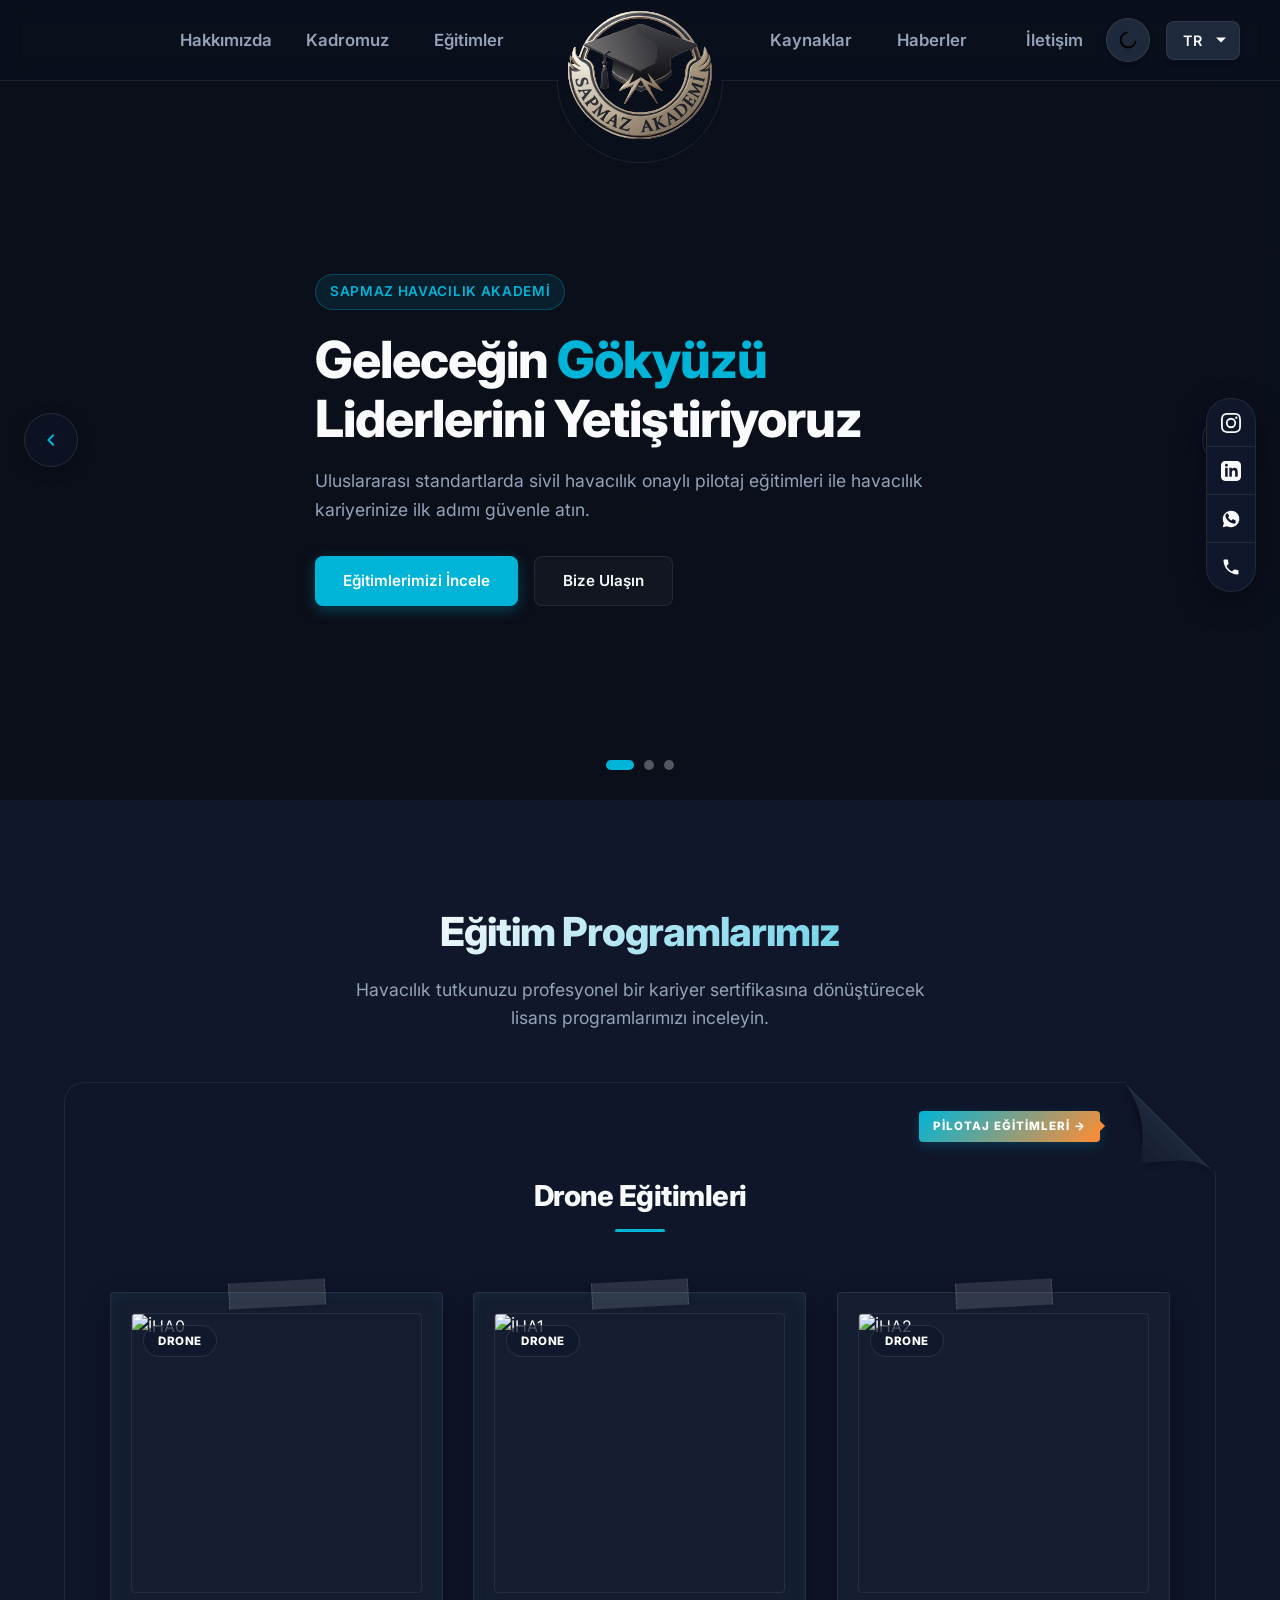
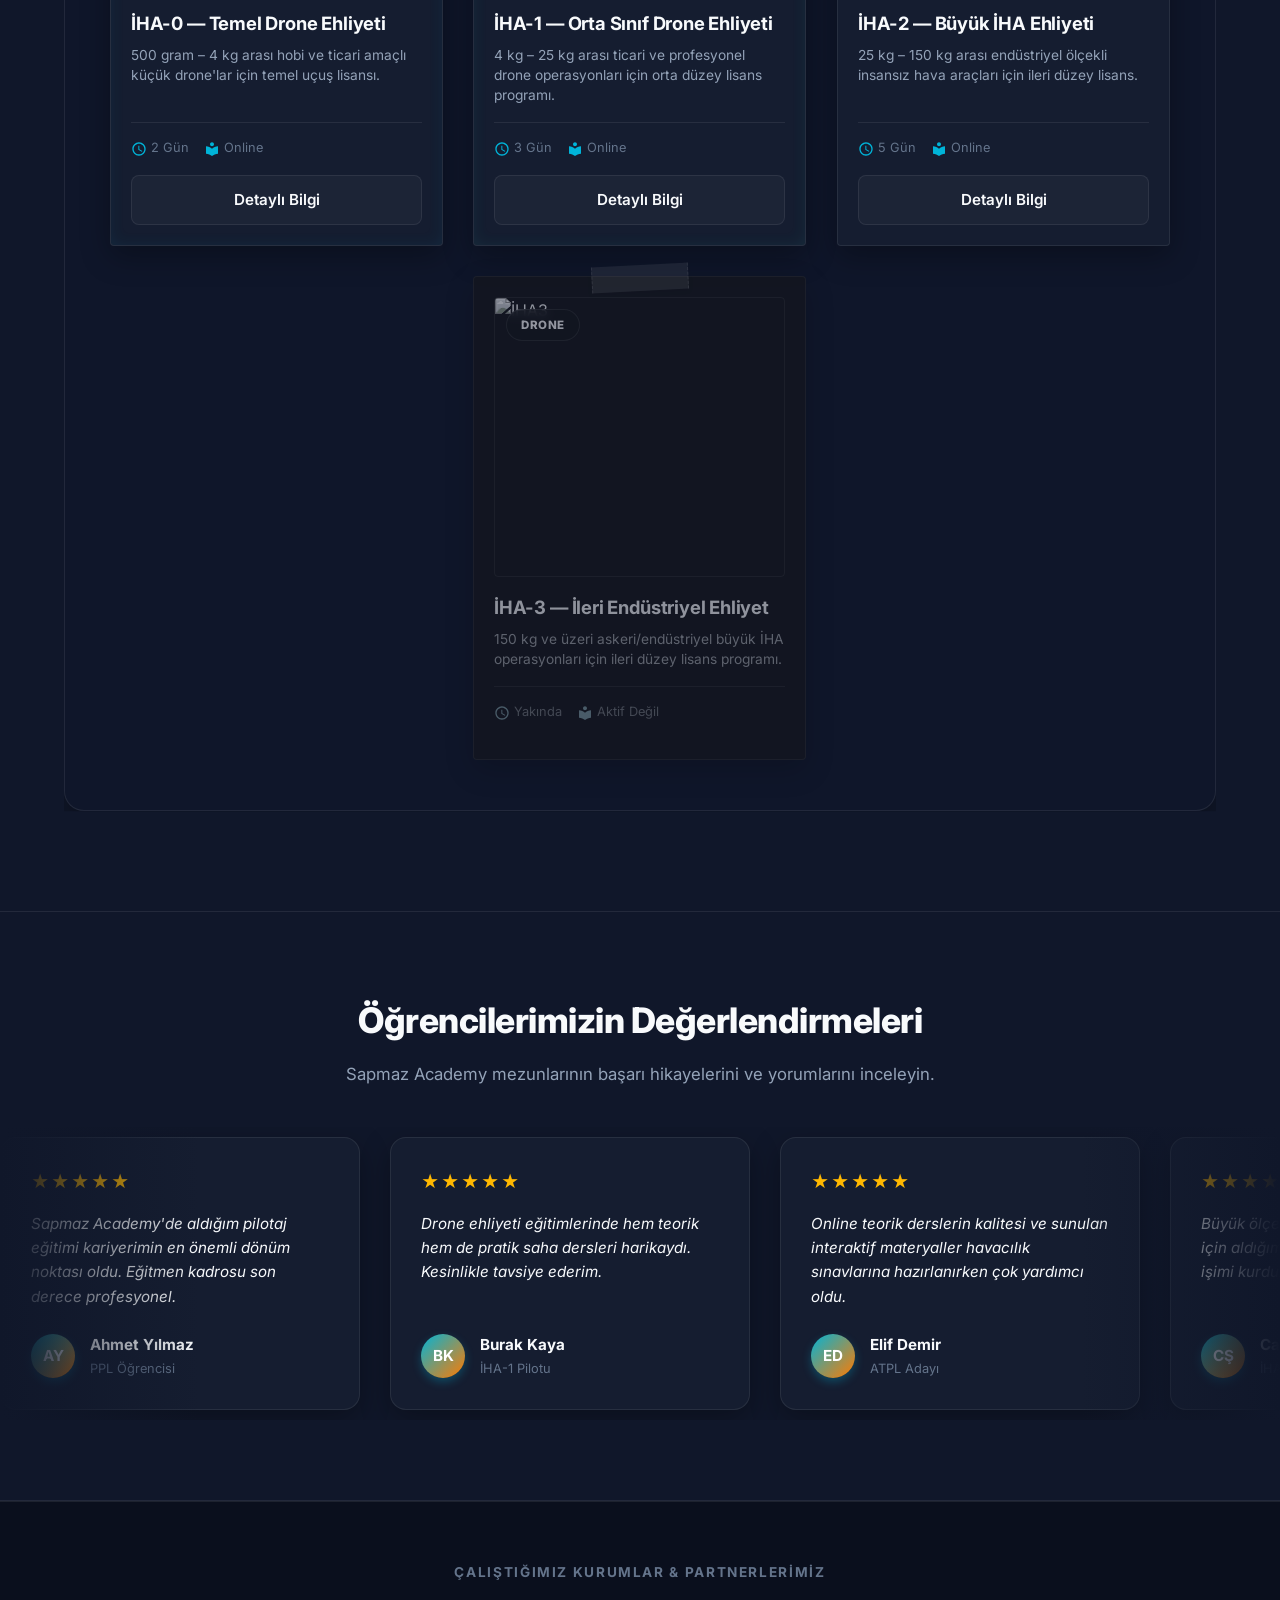
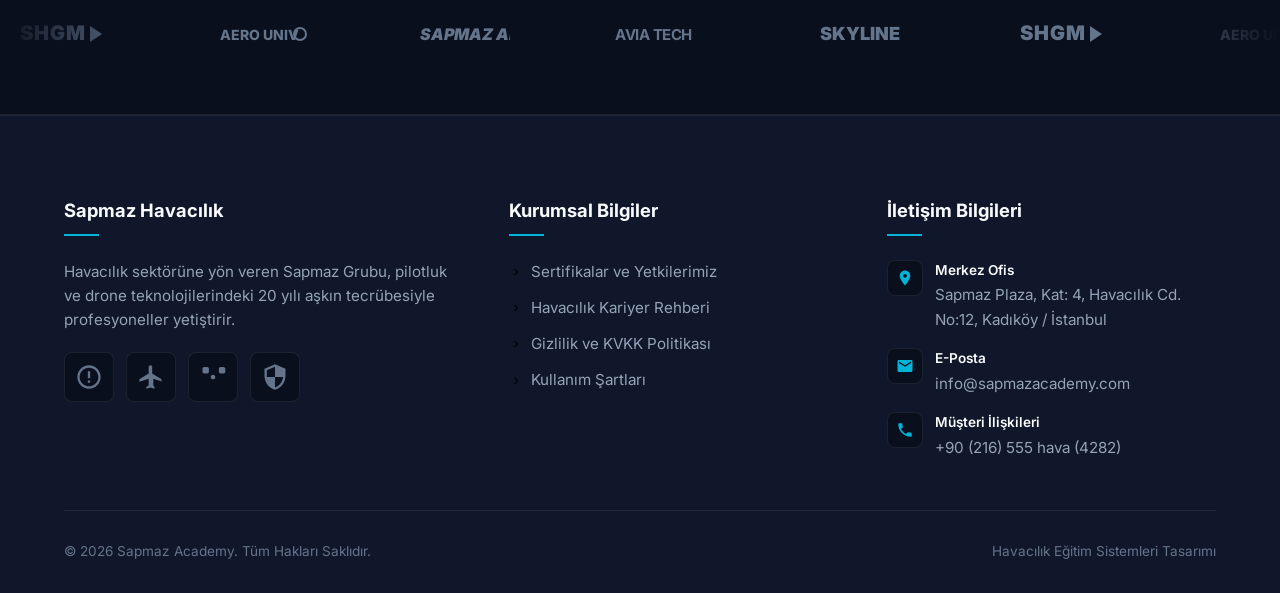
==== index.html @ 89a8b94c "pushed all files needed for the static ver. of the site" ====
<!DOCTYPE html>
<html lang="tr">

<head>
  <meta charset="UTF-8">
  <meta name="viewport" content="width=device-width, initial-scale=1.0">
  <meta name="description"
    content="Sapmaz Academy - Pilotaj ve İHA (Drone) Lisans Eğitimleri. Sivil Havacılık onaylı sertifikalı online ve pratik uçuş eğitimleri.">
  <title>Sapmaz Academy | Havacılık ve İHA Eğitim Merkezi</title>
  <link rel="preconnect" href="https://fonts.googleapis.com">
  <link rel="preconnect" href="https://fonts.gstatic.com" crossorigin>
  <link href="https://fonts.googleapis.com/css2?family=Inter:wght@300;400;500;600;700;800&family=Outfit:wght@400;500;600;700;800&display=swap" rel="stylesheet">
  <link rel="stylesheet" href="styles.min.css">
</head>

<body>
  <script>(function(){if(localStorage.getItem("theme")==="light")document.body.classList.add("light-mode")})();</script>

  <!-- ==========================================
       HEADER & NAVIGATION
       ========================================== -->
  <header class="header">
    <div class="container navbar">
      <!-- Logo -->
      <a href="index.html" class="logo-square">
        <img src="logo.svg" alt="Sapmaz Academy Logo">
      </a>

      <!-- Navigation Links -->
      <nav class="nav-menu" id="navMenu">
        <a href="inner pages/about.html" class="nav-link" data-i18n="nav_about">Hakkımızda</a>
        <a href="inner pages/staff.html" class="nav-link" data-i18n="nav_staff">Kadromuz</a>
        <a href="inner pages/courses.html" class="nav-link" data-i18n="nav_courses">Eğitimler</a>
        <a href="inner pages/resources.html" class="nav-link" data-i18n="nav_resources">Kaynaklar</a>
        <a href="inner pages/news.html" class="nav-link" data-i18n="nav_news">Haberler</a>
        <a href="inner pages/contact.html" class="nav-link" data-i18n="nav_contact">İletişim</a>
      </nav>

      <!-- Nav Controls: Theme Switcher & Language Dropdown -->
      <div class="nav-controls">
        <!-- Day/Night Toggle Button -->
        <button class="theme-toggle-btn" id="themeToggle" aria-label="Toggle Theme">
          <!-- Moon Icon (Dark Mode active by default, so clicking goes to Light Mode) -->
          <svg class="moon-icon" viewBox="0 0 24 24" width="20" height="20">
            <path
              d="M12.3 22h-.1c-5.5 0-10-4.5-10-10 0-4.8 3.5-8.9 8.2-9.8.5-.1 1 .2 1.1.7.1.5-.2 1-.7 1.1-3.6.7-6.2 3.8-6.2 7.6 0 4.4 3.6 8 8 8 3.8 0 7-2.6 7.6-6.2.1-.5.6-.8 1.1-.7.5.1.8.6.7 1.1-.9 4.7-5 8.2-9.7 8.2z" />
          </svg>
          <!-- Sun Icon (Appears in Light Mode) -->
          <svg class="sun-icon" viewBox="0 0 24 24" width="20" height="20">
            <path
              d="M12 7c-2.76 0-5 2.24-5 5s2.24 5 5 5 5-2.24 5-5-2.24-5-5-5zM2 13h2c.55 0 1-.45 1-1s-.45-1-1-1H2c-.55 0-1 .45-1 1s.45 1 1 1zm18 0h2c.55 0 1-.45 1-1s-.45-1-1-1h-2c-.55 0-1 .45-1 1s.45 1 1 1zM11 2v2c0 .55.45 1 1 1s1-.45 1-1V2c0-.55-.45-1-1-1s-1 .45-1 1zm0 18v2c0 .55.45 1 1 1s1-.45 1-1v-2c0-.55-.45-1-1-1s-1 .45-1 1zM5.99 4.58c-.39-.39-1.03-.39-1.41 0s-.39 1.03 0 1.41l1.06 1.06c.39.39 1.03.39 1.41 0s.39-1.03 0-1.41L5.99 4.58zm12.37 12.37c-.39-.39-1.03-.39-1.41 0s-.39 1.03 0 1.41l1.06 1.06c.39.39 1.03.39 1.41 0s.39-1.03 0-1.41l-1.06-1.06zm1.06-10.96c.39-.39.39-1.03 0-1.41s-1.03-.39-1.41 0l-1.06 1.06c-.39.39-.39 1.03 0 1.41s1.03.39 1.41 0l1.06-1.06zM7.05 18.01c.39-.39.39-1.03 0-1.41s-1.03-.39-1.41 0l-1.06 1.06c-.39.39-.39 1.03 0 1.41s1.03.39 1.41 0l1.06-1.06z" />
          </svg>
        </button>

        <!-- Language Select -->
        <div class="lang-dropdown">
          <select class="lang-select" id="langSelect" aria-label="Change Language">
            <option value="tr" selected>TR</option>
            <option value="en">EN</option>
          </select>
        </div>

        <!-- Hamburger Icon for Mobile -->
        <div class="hamburger" id="hamburger">
          <span></span>
          <span></span>
          <span></span>
        </div>
      </div>
    </div>
  </header>

  <!-- ==========================================
       HERO CAROUSEL SECTION
       ========================================== -->
  <section class="hero-section" id="about">
    <div class="hero-slider" id="heroSlider">

      <!-- Slide 1 -->
      <div class="hero-slide active">
        <!-- High-quality aviation photography background -->
        <div class="slide-bg"
          style="background-image: url('https://images.unsplash.com/photo-1540962351504-03099e0a754b?q=80&w=1600&auto=format&fit=crop');">
        </div>
        <div class="container">
          <div class="hero-content">
            <span class="hero-badge" data-i18n="hero_badge_1">Sapmaz Havacılık Akademi</span>
            <h1 class="hero-title" data-i18n="hero_title_1">Geleceğin <span>Gökyüzü</span> Liderlerini Yetiştiriyoruz
            </h1>
            <p class="hero-desc" data-i18n="hero_desc_1">Uluslararası standartlarda sivil havacılık onaylı pilotaj
              eğitimleri ile havacılık kariyerinize ilk adımı güvenle atın.</p>
            <div class="hero-ctas">
              <a href="#courses" class="btn btn-primary" data-i18n="hero_cta_courses">Eğitimlerimizi İncele</a>
              <a href="inner pages/contact.html" class="btn btn-secondary" data-i18n="hero_cta_contact">Bize Ulaşın</a>
            </div>
          </div>
        </div>
      </div>

      <!-- Slide 2 -->
      <div class="hero-slide">
        <div class="slide-bg"
          style="background-image: url('https://images.unsplash.com/photo-1508614589041-895b88991e3e?q=80&w=1600&auto=format&fit=crop');">
        </div>
        <div class="container">
          <div class="hero-content">
            <span class="hero-badge" data-i18n="hero_badge_2">İHA Eğitim Merkezi</span>
            <h1 class="hero-title" data-i18n="hero_title_2">Profesyonel <span>Drone Pilotu</span> Olun</h1>
            <p class="hero-desc" data-i18n="hero_desc_2">SHGM onaylı İHA0, İHA1 ve İHA2 ticari drone ehliyeti eğitimleri
              ile geleceğin teknolojisinde yerinizi alın.</p>
            <div class="hero-ctas">
              <a href="#courses" class="btn btn-primary" data-i18n="hero_cta_courses">Eğitimlerimizi İncele</a>
              <a href="inner pages/contact.html" class="btn btn-secondary" data-i18n="hero_cta_contact">Bize Ulaşın</a>
            </div>
          </div>
        </div>
      </div>

      <!-- Slide 3 -->
      <div class="hero-slide">
        <div class="slide-bg"
          style="background-image: url('https://images.unsplash.com/photo-1436491865332-7a61a109cc05?q=80&w=1600&auto=format&fit=crop');">
        </div>
        <div class="container">
          <div class="hero-content">
            <span class="hero-badge" data-i18n="hero_badge_3">Havacılıkta Uzmanlık</span>
            <h1 class="hero-title" data-i18n="hero_title_3">Havacılık Kariyerinizde <span>Yükselin</span></h1>
            <p class="hero-desc" data-i18n="hero_desc_3">Deneyimli eğitmen kadromuz, modern simülatörlerimiz ve zengin
              online ders materyallerimizle daima bir adım önde olun.</p>
            <div class="hero-ctas">
              <a href="#courses" class="btn btn-primary" data-i18n="hero_cta_courses">Eğitimlerimizi İncele</a>
              <a href="inner pages/contact.html" class="btn btn-secondary" data-i18n="hero_cta_contact">Bize Ulaşın</a>
            </div>
          </div>
        </div>
      </div>

      <!-- Controls -->
      <button class="slider-arrow slider-arrow-prev" id="sliderPrev" aria-label="Previous Slide">
        <svg viewBox="0 0 24 24">
          <path d="M15.41 7.41L14 6l-6 6 6 6 1.41-1.41L10.83 12z" />
        </svg>
      </button>
      <button class="slider-arrow slider-arrow-next" id="sliderNext" aria-label="Next Slide">
        <svg viewBox="0 0 24 24">
          <path d="M10 6L8.59 7.41 13.17 12l-4.58 4.59L10 18l6-6z" />
        </svg>
      </button>

      <!-- Dots Indicators -->
      <div class="slider-dots" id="sliderDots">
        <div class="slider-dot active" data-index="0"></div>
        <div class="slider-dot" data-index="1"></div>
        <div class="slider-dot" data-index="2"></div>
      </div>

    </div>
  </section>

  <!-- ==========================================
       COURSES SHOWCASE SECTION (THE SWITCHER)
       ========================================== -->
  <section class="courses-section" id="courses">
    <div class="container">

      <h2 class="section-title" data-i18n="courses_title">Eğitim Programlarımız</h2>
      <p class="section-subtitle" data-i18n="courses_subtitle">Havacılık tutkunuzu profesyonel bir kariyer sertifikasına
        dönüştürecek lisans programlarımızı inceleyin.</p>

      <!-- Paper Container Backing Sheet with Page-Fold Trigger -->
      <div class="paper-container" id="paperContainer">
        <!-- Interactive Page Fold Trigger -->
        <div class="page-fold" id="pageFoldBtn" aria-label="Kategori Değiştir">
          <svg class="page-fold-svg" viewBox="0 0 90 90">
            <defs>
              <!-- Light theme curl gradient -->
              <linearGradient id="foldCurlGradLight" x1="1" y1="0" x2="0" y2="1">
                <stop offset="0%" stop-color="#ffffff" stop-opacity="0.9" />
                <stop offset="40%" stop-color="#eae8e2" stop-opacity="0.95" />
                <stop offset="50%" stop-color="#c5c2ba" stop-opacity="0.98" />
                <stop offset="52%" stop-color="#8a8780" stop-opacity="1" />
                <stop offset="100%" stop-color="#5a5750" stop-opacity="1" />
              </linearGradient>
              <!-- Dark theme curl gradient -->
              <linearGradient id="foldCurlGradDark" x1="1" y1="0" x2="0" y2="1">
                <stop offset="0%" stop-color="#ffffff" stop-opacity="0.15" />
                <stop offset="45%" stop-color="#475569" stop-opacity="0.75" />
                <stop offset="52%" stop-color="#1e293b" stop-opacity="0.95" />
                <stop offset="100%" stop-color="#0f172a" stop-opacity="1" />
              </linearGradient>
            </defs>
            <!-- Shadow path cast onto the paper -->
            <path class="fold-shadow-path" d="M 0,0 Q 45,45 90,90 Q 55,65 25,85 Q 15,45 0,0 Z" fill="rgba(0,0,0,0.3)"
              filter="blur(3px)" />
            <!-- Folded curl flap path pointing inwards -->
            <path class="fold-flap-path" d="M 0,0 Q 25,35 15,80 C 40,80 70,70 90,90 Q 45,45 0,0 Z" />
          </svg>
        </div>
        <div class="page-fold-badge" id="pageFoldBadge" data-i18n="badge_switch_to_pilotaj">Pilotaj Eğitimleri →</div>

        <!-- Sliding Course Containers Wrapper -->
        <div class="course-carousel-wrapper">
          <div class="course-track" id="courseTrack">

            <!-- Category 1 Panel: Pilotaj Eğitimleri -->
            <div class="course-panel" id="panelPilotaj">
              <h3 class="panel-category-title" data-i18n="switch_pilotaj">Pilotaj Eğitimleri</h3>

              <!-- Card 1: PPL -->
              <div class="course-card">
                <div class="course-img-wrapper">
                  <img
                    src="https://images.unsplash.com/photo-1540962351504-03099e0a754b?auto=format&fit=crop&w=600&q=80"
                    alt="PPL" class="course-card-img">
                </div>
                <div class="card-header">
                  <span class="course-badge" data-i18n="courses_badge_pilotaj">Pilotaj</span>
                </div>
                <h3 class="course-title" data-i18n="courses_ppl_title">PPL — Özel Pilot Lisansı</h3>
                <p class="course-desc" data-i18n="courses_ppl_desc">Havacılık kariyerinizin ilk adımı. Özel uçuş lisansı ile gökyüzüne çıkın.</p>
                <div class="course-meta">
                  <div class="meta-item">
                    <svg viewBox="0 0 24 24">
                      <path
                        d="M11.99 2C6.47 2 2 6.48 2 12s4.47 10 9.99 10C17.52 22 22 17.52 22 12S17.52 2 11.99 2zM12 20c-4.42 0-8-3.58-8-8s3.58-8 8-8 8 3.58 8 8-3.58 8-8 8zm.5-13H11v6l5.25 3.15.75-1.23-4.5-2.67z" />
                    </svg>
                    <span data-i18n="meta_ppl_hours">45 Saat Uçuş</span>
                  </div>
                  <div class="meta-item">
                    <svg viewBox="0 0 24 24">
                      <path
                        d="M12 11.55C9.64 9.35 6.48 8 3 8v11c3.48 0 6.64 1.35 9 3.55 2.36-2.2 5.52-3.55 9-3.55V8c-3.48 0-6.64 1.35-9 3.55zM12 2c1.66 0 3 1.34 3 3s-1.34 3-3 3-3-1.34-3-3 1.34-3 3-3z" />
                    </svg>
                    <span data-i18n="meta_location_online">Online</span>
                  </div>
                </div>
                <a href="inner pages/course-detail.html?course=ppl" class="btn btn-secondary course-btn"
                  data-i18n="course_details">Detaylı Bilgi</a>
              </div>

              <!-- Card 2: ATPL -->
              <div class="course-card">
                <div class="course-img-wrapper">
                  <img
                    src="https://images.unsplash.com/photo-1508849789987-4e5333c12b78?auto=format&fit=crop&w=600&q=80"
                    alt="ATPL" class="course-card-img">
                </div>
                <div class="card-header">
                  <span class="course-badge" data-i18n="courses_badge_pilotaj">Pilotaj</span>
                </div>
                <h3 class="course-title" data-i18n="courses_atpl_title">ATPL — Havayolu Taşımacılık Pilotu</h3>
                <p class="course-desc" data-i18n="courses_atpl_desc">En yüksek seviye pilotluk lisansı. Havayolu kaptan pilotu olma yolunda ileri düzey eğitim.</p>
                <div class="course-meta">
                  <div class="meta-item">
                    <svg viewBox="0 0 24 24">
                      <path
                        d="M11.99 2C6.47 2 2 6.48 2 12s4.47 10 9.99 10C17.52 22 22 17.52 22 12S17.52 2 11.99 2zM12 20c-4.42 0-8-3.58-8-8s3.58-8 8-8 8 3.58 8 8-3.58 8-8 8zm.5-13H11v6l5.25 3.15.75-1.23-4.5-2.67z" />
                    </svg>
                    <span data-i18n="meta_atpl_hours">1500 Saat Uçuş</span>
                  </div>
                  <div class="meta-item">
                    <svg viewBox="0 0 24 24">
                      <path
                        d="M12 11.55C9.64 9.35 6.48 8 3 8v11c3.48 0 6.64 1.35 9 3.55 2.36-2.2 5.52-3.55 9-3.55V8c-3.48 0-6.64 1.35-9 3.55zM12 2c1.66 0 3 1.34 3 3s-1.34 3-3 3-3-1.34-3-3 1.34-3 3-3z" />
                    </svg>
                    <span data-i18n="meta_location_online">Online</span>
                  </div>
                </div>
                <a href="inner pages/course-detail.html?course=atpl" class="btn btn-secondary course-btn"
                  data-i18n="course_details">Detaylı Bilgi</a>
              </div>

              <!-- Card 3: NR -->
              <div class="course-card">
                <div class="course-img-wrapper">
                  <img
                    src="https://images.unsplash.com/photo-1517479149777-5f3b1511d5ad?auto=format&fit=crop&w=600&q=80"
                    alt="NR" class="course-card-img">
                </div>
                <div class="card-header">
                  <span class="course-badge" data-i18n="courses_badge_pilotaj">Pilotaj</span>
                </div>
                <h3 class="course-title" data-i18n="courses_nr_title">NR — Gece Yetkisi</h3>
                <p class="course-desc" data-i18n="courses_nr_desc">Gece şartlarında görerek emniyetle uçuş yapabilmek için gerekli ek yetki programı.</p>
                <div class="course-meta">
                  <div class="meta-item">
                    <svg viewBox="0 0 24 24">
                      <path
                        d="M11.99 2C6.47 2 2 6.48 2 12s4.47 10 9.99 10C17.52 22 22 17.52 22 12S17.52 2 11.99 2zM12 20c-4.42 0-8-3.58-8-8s3.58-8 8-8 8 3.58 8 8-3.58 8-8 8zm.5-13H11v6l5.25 3.15.75-1.23-4.5-2.67z" />
                    </svg>
                    <span data-i18n="meta_nr_duration">5 Saat Uçuş</span>
                  </div>
                  <div class="meta-item">
                    <svg viewBox="0 0 24 24">
                      <path
                        d="M12 11.55C9.64 9.35 6.48 8 3 8v11c3.48 0 6.64 1.35 9 3.55 2.36-2.2 5.52-3.55 9-3.55V8c-3.48 0-6.64 1.35-9 3.55zM12 2c1.66 0 3 1.34 3 3s-1.34 3-3 3-3-1.34-3-3 1.34-3 3-3z" />
                    </svg>
                    <span data-i18n="meta_location_online">Online</span>
                  </div>
                </div>
                <a href="inner pages/course-detail.html?course=nr" class="btn btn-secondary course-btn"
                  data-i18n="course_details">Detaylı Bilgi</a>
              </div>

              <!-- Card 4: PIC -->
              <div class="course-card">
                <div class="course-img-wrapper">
                  <img
                    src="https://images.unsplash.com/photo-1506012787146-f92b2d7d6d96?auto=format&fit=crop&w=600&q=80"
                    alt="PIC" class="course-card-img">
                </div>
                <div class="card-header">
                  <span class="course-badge" data-i18n="courses_badge_pilotaj">Pilotaj</span>
                </div>
                <h3 class="course-title" data-i18n="courses_pic_title">PIC — Sorumlu Pilot Uçuşu</h3>
                <p class="course-desc" data-i18n="courses_pic_desc">CPL lisansı ve aletli uçuş eğitimleri öncesinde tamamlanması gereken sorumlu pilot saat biriktirme programı.</p>
                <div class="course-meta">
                  <div class="meta-item">
                    <svg viewBox="0 0 24 24">
                      <path
                        d="M11.99 2C6.47 2 2 6.48 2 12s4.47 10 9.99 10C17.52 22 22 17.52 22 12S17.52 2 11.99 2zM12 20c-4.42 0-8-3.58-8-8s3.58-8 8-8 8 3.58 8 8-3.58 8-8 8zm.5-13H11v6l5.25 3.15.75-1.23-4.5-2.67z" />
                    </svg>
                    <span data-i18n="meta_pic_duration">Saat Biriktirme</span>
                  </div>
                  <div class="meta-item">
                    <svg viewBox="0 0 24 24">
                      <path
                        d="M12 11.55C9.64 9.35 6.48 8 3 8v11c3.48 0 6.64 1.35 9 3.55 2.36-2.2 5.52-3.55 9-3.55V8c-3.48 0-6.64 1.35-9 3.55zM12 2c1.66 0 3 1.34 3 3s-1.34 3-3 3-3-1.34-3-3 1.34-3 3-3z" />
                    </svg>
                    <span data-i18n="meta_location_online">Online</span>
                  </div>
                </div>
                <a href="inner pages/course-detail.html?course=pic" class="btn btn-secondary course-btn"
                  data-i18n="course_details">Detaylı Bilgi</a>
              </div>

              <!-- Card 5: IR -->
              <div class="course-card">
                <div class="course-img-wrapper">
                  <img
                    src="https://images.unsplash.com/photo-1483450388369-9ed95738483c?auto=format&fit=crop&w=600&q=80"
                    alt="IR" class="course-card-img">
                </div>
                <div class="card-header">
                  <span class="course-badge" data-i18n="courses_badge_pilotaj">Pilotaj</span>
                </div>
                <h3 class="course-title" data-i18n="courses_ir_title">IR — Aletli Uçuş Yetkisi</h3>
                <p class="course-desc" data-i18n="courses_ir_desc">Bulut içi veya kısıtlı görüş şartlarında sadece kokpit göstergelerine güvenerek uçabilme lisans yetkisi.</p>
                <div class="course-meta">
                  <div class="meta-item">
                    <svg viewBox="0 0 24 24">
                      <path
                        d="M11.99 2C6.47 2 2 6.48 2 12s4.47 10 9.99 10C17.52 22 22 17.52 22 12S17.52 2 11.99 2zM12 20c-4.42 0-8-3.58-8-8s3.58-8 8-8 8 3.58 8 8-3.58 8-8 8zm.5-13H11v6l5.25 3.15.75-1.23-4.5-2.67z" />
                    </svg>
                    <span data-i18n="meta_ir_duration">50 Saat Uçuş</span>
                  </div>
                  <div class="meta-item">
                    <svg viewBox="0 0 24 24">
                      <path
                        d="M12 11.55C9.64 9.35 6.48 8 3 8v11c3.48 0 6.64 1.35 9 3.55 2.36-2.2 5.52-3.55 9-3.55V8c-3.48 0-6.64 1.35-9 3.55zM12 2c1.66 0 3 1.34 3 3s-1.34 3-3 3-3-1.34-3-3 1.34-3 3-3z" />
                    </svg>
                    <span data-i18n="meta_location_online">Online</span>
                  </div>
                </div>
                <a href="inner pages/course-detail.html?course=ir" class="btn btn-secondary course-btn"
                  data-i18n="course_details">Detaylı Bilgi</a>
              </div>

              <!-- Card 6: CPL -->
              <div class="course-card">
                <div class="course-img-wrapper">
                  <img
                    src="https://images.unsplash.com/photo-1474302770737-173ee21bab63?auto=format&fit=crop&w=600&q=80"
                    alt="CPL" class="course-card-img">
                </div>
                <div class="card-header">
                  <span class="course-badge" data-i18n="courses_badge_pilotaj">Pilotaj</span>
                </div>
                <h3 class="course-title" data-i18n="courses_cpl_title">CPL — Ticari Pilot Lisansı</h3>
                <p class="course-desc" data-i18n="courses_cpl_desc">Profesyonel pilotluk kariyeriniz için gerekli ticari pilot sertifikası programı.</p>
                <div class="course-meta">
                  <div class="meta-item">
                    <svg viewBox="0 0 24 24">
                      <path
                        d="M11.99 2C6.47 2 2 6.48 2 12s4.47 10 9.99 10C17.52 22 22 17.52 22 12S17.52 2 11.99 2zM12 20c-4.42 0-8-3.58-8-8s3.58-8 8-8 8 3.58 8 8-3.58 8-8 8zm.5-13H11v6l5.25 3.15.75-1.23-4.5-2.67z" />
                    </svg>
                    <span data-i18n="meta_cpl_hours">200 Saat Uçuş</span>
                  </div>
                  <div class="meta-item">
                    <svg viewBox="0 0 24 24">
                      <path
                        d="M12 11.55C9.64 9.35 6.48 8 3 8v11c3.48 0 6.64 1.35 9 3.55 2.36-2.2 5.52-3.55 9-3.55V8c-3.48 0-6.64 1.35-9 3.55zM12 2c1.66 0 3 1.34 3 3s-1.34 3-3 3-3-1.34-3-3 1.34-3 3-3z" />
                    </svg>
                    <span data-i18n="meta_location_online">Online</span>
                  </div>
                </div>
                <a href="inner pages/course-detail.html?course=cpl" class="btn btn-secondary course-btn"
                  data-i18n="course_details">Detaylı Bilgi</a>
              </div>

              <!-- Card 7: ME -->
              <div class="course-card">
                <div class="course-img-wrapper">
                  <img
                    src="https://images.unsplash.com/photo-1610830873832-75f807212450?auto=format&fit=crop&w=600&q=80"
                    alt="ME" class="course-card-img">
                </div>
                <div class="card-header">
                  <span class="course-badge" data-i18n="courses_badge_pilotaj">Pilotaj</span>
                </div>
                <h3 class="course-title" data-i18n="courses_me_title">ME — Çok Motor Yetkisi</h3>
                <p class="course-desc" data-i18n="courses_me_desc">Birden fazla motora sahip uçakları sevk ve idare edebilmek için gerekli resmi uçuş lisans eğitimi.</p>
                <div class="course-meta">
                  <div class="meta-item">
                    <svg viewBox="0 0 24 24">
                      <path
                        d="M11.99 2C6.47 2 2 6.48 2 12s4.47 10 9.99 10C17.52 22 22 17.52 22 12S17.52 2 11.99 2zM12 20c-4.42 0-8-3.58-8-8s3.58-8 8-8 8 3.58 8 8-3.58 8-8 8zm.5-13H11v6l5.25 3.15.75-1.23-4.5-2.67z" />
                    </svg>
                    <span data-i18n="meta_me_duration">6 Saat Uçuş</span>
                  </div>
                  <div class="meta-item">
                    <svg viewBox="0 0 24 24">
                      <path
                        d="M12 11.55C9.64 9.35 6.48 8 3 8v11c3.48 0 6.64 1.35 9 3.55 2.36-2.2 5.52-3.55 9-3.55V8c-3.48 0-6.64 1.35-9 3.55zM12 2c1.66 0 3 1.34 3 3s-1.34 3-3 3-3-1.34-3-3 1.34-3 3-3z" />
                    </svg>
                    <span data-i18n="meta_location_online">Online</span>
                  </div>
                </div>
                <a href="inner pages/course-detail.html?course=me" class="btn btn-secondary course-btn"
                  data-i18n="course_details">Detaylı Bilgi</a>
              </div>

              <!-- Card 8: MCC -->
              <div class="course-card">
                <div class="course-img-wrapper">
                  <img
                    src="https://images.unsplash.com/photo-1559136555-9303baea8ebd?auto=format&fit=crop&w=600&q=80"
                    alt="MCC" class="course-card-img">
                </div>
                <div class="card-header">
                  <span class="course-badge" data-i18n="courses_badge_pilotaj">Pilotaj</span>
                </div>
                <h3 class="course-title" data-i18n="courses_mcc_title">MCC — Çoklu Mürettebat İşbirliği</h3>
                <p class="course-desc" data-i18n="courses_mcc_desc">Çok pilotlu kokpit operasyonlarında havayolu standartlarında işbirliği ve kaynak yönetimi eğitimi.</p>
                <div class="course-meta">
                  <div class="meta-item">
                    <svg viewBox="0 0 24 24">
                      <path
                        d="M11.99 2C6.47 2 2 6.48 2 12s4.47 10 9.99 10C17.52 22 22 17.52 22 12S17.52 2 11.99 2zM12 20c-4.42 0-8-3.58-8-8s3.58-8 8-8 8 3.58 8 8-3.58 8-8 8zm.5-13H11v6l5.25 3.15.75-1.23-4.5-2.67z" />
                    </svg>
                    <span data-i18n="meta_mcc_duration">20 Saat Simülatör</span>
                  </div>
                  <div class="meta-item">
                    <svg viewBox="0 0 24 24">
                      <path
                        d="M12 11.55C9.64 9.35 6.48 8 3 8v11c3.48 0 6.64 1.35 9 3.55 2.36-2.2 5.52-3.55 9-3.55V8c-3.48 0-6.64 1.35-9 3.55zM12 2c1.66 0 3 1.34 3 3s-1.34 3-3 3-3-1.34-3-3 1.34-3 3-3z" />
                    </svg>
                    <span data-i18n="meta_location_online">Online</span>
                  </div>
                </div>
                <a href="inner pages/course-detail.html?course=mcc" class="btn btn-secondary course-btn"
                  data-i18n="course_details">Detaylı Bilgi</a>
              </div>

            </div>

            <!-- Category 2 Panel: Drone (İHA) Eğitimleri -->
            <div class="course-panel active" id="panelDrone">
              <h3 class="panel-category-title" data-i18n="switch_drone">Drone Eğitimleri</h3>

              <!-- Card 1: İHA0 -->
              <div class="course-card">
                <div class="course-img-wrapper">
                  <img
                    src="https://images.unsplash.com/photo-1473968512647-3e447244af8f?auto=format&fit=crop&w=600&q=80"
                    alt="İHA0" class="course-card-img">
                </div>
                <div class="card-header">
                  <span class="course-badge" data-i18n="courses_badge_drone">Drone</span>
                </div>
                <h3 class="course-title" data-i18n="courses_iha0_title">İHA-0 — Temel Drone Ehliyeti</h3>
                <p class="course-desc" data-i18n="courses_iha0_desc">500 gram – 4 kg arası hobi ve ticari amaçlı küçük drone'lar için temel uçuş lisansı.</p>
                <div class="course-meta">
                  <div class="meta-item">
                    <svg viewBox="0 0 24 24">
                      <path
                        d="M11.99 2C6.47 2 2 6.48 2 12s4.47 10 9.99 10C17.52 22 22 17.52 22 12S17.52 2 11.99 2zM12 20c-4.42 0-8-3.58-8-8s3.58-8 8-8 8 3.58 8 8-3.58 8-8 8zm.5-13H11v6l5.25 3.15.75-1.23-4.5-2.67z" />
                    </svg>
                    <span data-i18n="meta_iha0_duration">2 Gün</span>
                  </div>
                  <div class="meta-item">
                    <svg viewBox="0 0 24 24">
                      <path
                        d="M12 11.55C9.64 9.35 6.48 8 3 8v11c3.48 0 6.64 1.35 9 3.55 2.36-2.2 5.52-3.55 9-3.55V8c-3.48 0-6.64 1.35-9 3.55zM12 2c1.66 0 3 1.34 3 3s-1.34 3-3 3-3-1.34-3-3 1.34-3 3-3z" />
                    </svg>
                    <span data-i18n="meta_location_online">Online</span>
                  </div>
                </div>
                <a href="inner pages/course-detail.html?course=iha0" class="btn btn-secondary course-btn"
                  data-i18n="course_details">Detaylı Bilgi</a>
              </div>

              <!-- Card 2: İHA1 -->
              <div class="course-card">
                <div class="course-img-wrapper">
                  <img
                    src="https://images.unsplash.com/photo-1527977966376-1c8408f9f108?auto=format&fit=crop&w=600&q=80"
                    alt="İHA1" class="course-card-img">
                </div>
                <div class="card-header">
                  <span class="course-badge" data-i18n="courses_badge_drone">Drone</span>
                </div>
                <h3 class="course-title" data-i18n="courses_iha1_title">İHA-1 — Orta Sınıf Drone Ehliyeti</h3>
                <p class="course-desc" data-i18n="courses_iha1_desc">4 kg – 25 kg arası ticari ve profesyonel drone operasyonları için orta düzey lisans programı.</p>
                <div class="course-meta">
                  <div class="meta-item">
                    <svg viewBox="0 0 24 24">
                      <path
                        d="M11.99 2C6.47 2 2 6.48 2 12s4.47 10 9.99 10C17.52 22 22 17.52 22 12S17.52 2 11.99 2zM12 20c-4.42 0-8-3.58-8-8s3.58-8 8-8 8 3.58 8 8-3.58 8-8 8zm.5-13H11v6l5.25 3.15.75-1.23-4.5-2.67z" />
                    </svg>
                    <span data-i18n="meta_iha1_duration">3 Gün</span>
                  </div>
                  <div class="meta-item">
                    <svg viewBox="0 0 24 24">
                      <path
                        d="M12 11.55C9.64 9.35 6.48 8 3 8v11c3.48 0 6.64 1.35 9 3.55 2.36-2.2 5.52-3.55 9-3.55V8c-3.48 0-6.64 1.35-9 3.55zM12 2c1.66 0 3 1.34 3 3s-1.34 3-3 3-3-1.34-3-3 1.34-3 3-3z" />
                    </svg>
                    <span data-i18n="meta_location_online">Online</span>
                  </div>
                </div>
                <a href="inner pages/course-detail.html?course=iha1" class="btn btn-secondary course-btn"
                  data-i18n="course_details">Detaylı Bilgi</a>
              </div>

              <!-- Card 3: İHA2 -->
              <div class="course-card">
                <div class="course-img-wrapper">
                  <img
                    src="https://images.unsplash.com/photo-1508614589041-895b88991e3e?auto=format&fit=crop&w=600&q=80"
                    alt="İHA2" class="course-card-img">
                </div>
                <div class="card-header">
                  <span class="course-badge" data-i18n="courses_badge_drone">Drone</span>
                </div>
                <h3 class="course-title" data-i18n="courses_iha2_title">İHA-2 — Büyük İHA Ehliyeti</h3>
                <p class="course-desc" data-i18n="courses_iha2_desc">25 kg – 150 kg arası endüstriyel ölçekli insansız hava araçları için ileri düzey lisans.</p>
                <div class="course-meta">
                  <div class="meta-item">
                    <svg viewBox="0 0 24 24">
                      <path
                        d="M11.99 2C6.47 2 2 6.48 2 12s4.47 10 9.99 10C17.52 22 22 17.52 22 12S17.52 2 11.99 2zM12 20c-4.42 0-8-3.58-8-8s3.58-8 8-8 8 3.58 8 8-3.58 8-8 8zm.5-13H11v6l5.25 3.15.75-1.23-4.5-2.67z" />
                    </svg>
                    <span data-i18n="meta_iha2_duration">5 Gün</span>
                  </div>
                  <div class="meta-item">
                    <svg viewBox="0 0 24 24">
                      <path
                        d="M12 11.55C9.64 9.35 6.48 8 3 8v11c3.48 0 6.64 1.35 9 3.55 2.36-2.2 5.52-3.55 9-3.55V8c-3.48 0-6.64 1.35-9 3.55zM12 2c1.66 0 3 1.34 3 3s-1.34 3-3 3-3-1.34-3-3 1.34-3 3-3z" />
                    </svg>
                    <span data-i18n="meta_location_online">Online</span>
                  </div>
                </div>
                <a href="inner pages/course-detail.html?course=iha2" class="btn btn-secondary course-btn"
                  data-i18n="course_details">Detaylı Bilgi</a>
              </div>

              <!-- Card 4: İHA3 (Disabled / Greyed Out) -->
              <div class="course-card listing-card-disabled">
                <div class="course-img-wrapper">
                  <img
                    src="https://images.unsplash.com/photo-1527977966376-1c8408f9f108?auto=format&fit=crop&w=600&q=80"
                    alt="İHA3" class="course-card-img">
                </div>
                <div class="card-header">
                  <span class="course-badge" data-i18n="courses_badge_drone">Drone</span>
                </div>
                <h3 class="course-title" data-i18n="courses_iha3_title">İHA-3 — İleri Endüstriyel Ehliyet</h3>
                <p class="course-desc" data-i18n="courses_iha3_desc">150 kg ve üzeri askeri/endüstriyel büyük İHA operasyonları için ileri düzey lisans programı.</p>
                <div class="course-meta">
                  <div class="meta-item">
                    <svg viewBox="0 0 24 24">
                      <path
                        d="M11.99 2C6.47 2 2 6.48 2 12s4.47 10 9.99 10C17.52 22 22 17.52 22 12S17.52 2 11.99 2zM12 20c-4.42 0-8-3.58-8-8s3.58-8 8-8 8 3.58 8 8-3.58 8-8 8zm.5-13H11v6l5.25 3.15.75-1.23-4.5-2.67z" />
                    </svg>
                    <span data-i18n="courses_iha3_duration">Yakında</span>
                  </div>
                  <div class="meta-item">
                    <svg viewBox="0 0 24 24">
                      <path
                        d="M12 11.55C9.64 9.35 6.48 8 3 8v11c3.48 0 6.64 1.35 9 3.55 2.36-2.2 5.52-3.55 9-3.55V8c-3.48 0-6.64 1.35-9 3.55zM12 2c1.66 0 3 1.34 3 3s-1.34 3-3 3-3-1.34-3-3 1.34-3 3-3z" />
                    </svg>
                    <span data-i18n="courses_iha3_status">Aktif Değil</span>
                  </div>
                </div>
              </div>

            </div>

          </div>
        </div>
      </div> <!-- End of .paper-container -->

    </div>
  </section>

  <!-- ==========================================
       REVIEWS SCROLLER SECTION
       ========================================== -->
  <section class="reviews-section" id="reviews">
    <div class="container">
      <h3 class="reviews-title" data-i18n="reviews_title">Öğrencilerimizin Değerlendirmeleri</h3>
      <p class="reviews-subtitle" data-i18n="reviews_subtitle">Sapmaz Academy mezunlarının başarı hikayelerini ve
        yorumlarını inceleyin.</p>
    </div>

    <div class="reviews-wrapper">
      <div class="reviews-slider" id="reviewsSlider">
        <!-- Review Card 1 -->
        <div class="review-card">
          <div class="review-header">
            <div class="review-stars">
              ★★★★★
            </div>
          </div>
          <p class="review-text" data-i18n="review_1_text">Sapmaz Academy'de aldığım pilotaj eğitimi kariyerimin en
            önemli dönüm noktası oldu. Eğitmen kadrosu son derece profesyonel.</p>
          <div class="review-user">
            <div class="review-avatar">AY</div>
            <div class="review-user-info">
              <h4 class="review-user-name">Ahmet Yılmaz</h4>
              <p class="review-user-role" data-i18n="review_1_role">PPL Öğrencisi</p>
            </div>
          </div>
        </div>

        <!-- Review Card 2 -->
        <div class="review-card">
          <div class="review-header">
            <div class="review-stars">
              ★★★★★
            </div>
          </div>
          <p class="review-text" data-i18n="review_2_text">Drone ehliyeti eğitimlerinde hem teorik hem de pratik saha
            dersleri harikaydı. Kesinlikle tavsiye ederim.</p>
          <div class="review-user">
            <div class="review-avatar">BK</div>
            <div class="review-user-info">
              <h4 class="review-user-name">Burak Kaya</h4>
              <p class="review-user-role" data-i18n="review_2_role">İHA-1 Pilotu</p>
            </div>
          </div>
        </div>

        <!-- Review Card 3 -->
        <div class="review-card">
          <div class="review-header">
            <div class="review-stars">
              ★★★★★
            </div>
          </div>
          <p class="review-text" data-i18n="review_3_text">Online teorik derslerin kalitesi ve sunulan interaktif
            materyaller havacılık sınavlarına hazırlanırken çok yardımcı oldu.</p>
          <div class="review-user">
            <div class="review-avatar">ED</div>
            <div class="review-user-info">
              <h4 class="review-user-name">Elif Demir</h4>
              <p class="review-user-role" data-i18n="review_3_role">ATPL Adayı</p>
            </div>
          </div>
        </div>

        <!-- Review Card 4 -->
        <div class="review-card">
          <div class="review-header">
            <div class="review-stars">
              ★★★★★
            </div>
          </div>
          <p class="review-text" data-i18n="review_4_text">Büyük ölçekli zirai drone operasyonları için aldığım İHA-2
            eğitimi sayesinde kendi işimi kurdum. Teşekkürler!</p>
          <div class="review-user">
            <div class="review-avatar">CŞ</div>
            <div class="review-user-info">
              <h4 class="review-user-name">Caner Şahin</h4>
              <p class="review-user-role" data-i18n="review_4_role">İHA-2 Pilotu</p>
            </div>
          </div>
        </div>

        <!-- Review Card 5 -->
        <div class="review-card">
          <div class="review-header">
            <div class="review-stars">
              ★★★★★
            </div>
          </div>
          <p class="review-text" data-i18n="review_5_text">Temel drone uçuş teknikleri eğitimleriyle güvenli uçuşun tüm
            kurallarını öğrendim. Harika bir ekip.</p>
          <div class="review-user">
            <div class="review-avatar">MÖ</div>
            <div class="review-user-info">
              <h4 class="review-user-name">Merve Öztürk</h4>
              <p class="review-user-role" data-i18n="review_5_role">Hobi Drone Kullanıcısı</p>
            </div>
          </div>
        </div>
      </div>
    </div>
  </section>

  <!-- ==========================================
       BRANDS SCROLLER
       ========================================== -->
  <section class="brands-section">
    <h3 class="brands-container-title" data-i18n="brands_title">Çalıştığımız Kurumlar & Partnerlerimiz</h3>
    <div class="brands-wrapper">
      <div class="brands-slider" id="brandsSlider">
        <!-- Logo 1 (SHGM style) -->
        <div class="brand-logo" title="SHGM">
          <svg viewBox="0 0 100 40" width="120">
            <text x="10" y="26" font-family="'Inter', sans-serif" font-weight="900" font-size="20" fill="currentColor"
              letter-spacing="1">SHGM</text>
            <path d="M80 12 L92 20 L80 28 Z" fill="currentColor" />
          </svg>
        </div>
        <!-- Logo 2 -->
        <div class="brand-logo" title="Aero University">
          <svg viewBox="0 0 100 40" width="120">
            <text x="10" y="26" font-family="'Inter', sans-serif" font-weight="800" font-size="14"
              fill="currentColor">AERO UNIV</text>
            <circle cx="90" cy="20" r="6" stroke="currentColor" stroke-width="2" fill="none" />
          </svg>
        </div>
        <!-- Logo 3 -->
        <div class="brand-logo" title="Sapmaz Air">
          <svg viewBox="0 0 100 40" width="120">
            <text x="10" y="26" font-family="'Inter', sans-serif" font-weight="900" font-size="16" fill="currentColor"
              font-style="italic">SAPMAZ AIR</text>
          </svg>
        </div>
        <!-- Logo 4 -->
        <div class="brand-logo" title="Aviation Tech">
          <svg viewBox="0 0 100 40" width="120">
            <text x="5" y="26" font-family="'Inter', sans-serif" font-weight="700" font-size="15" fill="currentColor"
              letter-spacing="-0.5">AVIA TECH</text>
          </svg>
        </div>
        <!-- Logo 5 -->
        <div class="brand-logo" title="Skyline Cargo">
          <svg viewBox="0 0 100 40" width="120">
            <text x="10" y="26" font-family="'Inter', sans-serif" font-weight="900" font-size="18"
              fill="currentColor">SKYLINE</text>
          </svg>
        </div>
      </div>
    </div>
  </section>

  <!-- ==========================================
       FLOATING ACTIONS SIDEBAR
       ========================================== -->
  <aside class="floating-sidebar-pill">
    <a href="https://instagram.com/#" class="floating-action-item" data-tooltip="Instagram" target="_blank"
      rel="noopener noreferrer">
      <!-- Instagram SVG -->
      <svg viewBox="0 0 24 24">
        <path
          d="M12 2.163c3.204 0 3.584.012 4.85.07 3.252.148 4.771 1.691 4.919 4.919.058 1.265.069 1.645.069 4.849 0 3.205-.012 3.584-.069 4.849-.149 3.225-1.664 4.771-4.919 4.919-1.266.058-1.644.07-4.85.07-3.204 0-3.584-.012-4.849-.07-3.26-.149-4.771-1.699-4.919-4.92-.058-1.265-.07-1.644-.07-4.849 0-3.204.013-3.583.07-4.849.149-3.227 1.664-4.771 4.919-4.919 1.266-.057 1.645-.069 4.849-.069zM12 0C8.741 0 8.333.014 7.053.072 2.695.272.273 2.69.073 7.051.014 8.333 0 8.741 0 12c0 3.259.014 3.668.072 4.948.2 4.358 2.618 6.78 6.98 6.98 1.281.058 1.689.072 4.948.072 3.259 0 3.668-.014 4.948-.072 4.354-.2 6.782-2.618 6.979-6.98.059-1.28.073-1.689.073-4.948 0-3.259-.014-3.667-.072-4.947-.196-4.354-2.617-6.78-6.979-6.98C15.668.014 15.259 0 12 0zm0 5.838a6.162 6.162 0 1 0 0 12.324 6.162 6.162 0 0 0 0-12.324zM12 16a4 4 0 1 1 0-8 4 4 0 0 1 0 8zm6.406-11.845a1.44 1.44 0 1 0 0 2.881 1.44 1.44 0 0 0 0-2.881z" />
      </svg>
    </a>
    <a href="https://linkedin.com/#" class="floating-action-item" data-tooltip="LinkedIn" target="_blank"
      rel="noopener noreferrer">
      <!-- LinkedIn SVG -->
      <svg viewBox="0 0 24 24">
        <path
          d="M19 0h-14c-2.761 0-5 2.239-5 5v14c0 2.761 2.239 5 5 5h14c2.762 0 5-2.239 5-5v-14c0-2.761-2.238-5-5-5zm-11 19h-3v-11h3v11zm-1.5-12.268c-.966 0-1.75-.79-1.75-1.764s.784-1.764 1.75-1.764 1.75.79 1.75 1.764-.783 1.764-1.75 1.764zm13.5 12.268h-3v-5.604c0-3.368-4-3.113-4 0v5.604h-3v-11h3v1.765c1.396-2.586 7-2.777 7 2.476v6.759z" />
      </svg>
    </a>
    <a href="https://wa.me/#" class="floating-action-item" data-tooltip="WhatsApp" target="_blank"
      rel="noopener noreferrer">
      <!-- WhatsApp SVG -->
      <svg viewBox="0 0 24 24">
        <path
          d="M12.04 2c-5.46 0-9.91 4.45-9.91 9.91 0 1.75.46 3.45 1.32 4.95L2.05 22l5.25-1.38c1.45.79 3.08 1.21 4.74 1.21 5.46 0 9.91-4.45 9.91-9.91 0-2.65-1.03-5.14-2.9-7.01A9.816 9.816 0 0 0 12.04 2zm5.82 14.1c-.24.69-1.23 1.26-1.9 1.34-.58.07-1.33.15-3.86-.9-3.23-1.34-5.32-4.63-5.48-4.85-.16-.22-1.3-1.73-1.3-3.3 0-1.57.82-2.34 1.11-2.66.29-.32.65-.4.86-.4.21 0 .43 0 .61.01.19.01.44-.07.69.53.25.6.86 2.1.94 2.25.08.15.13.33.03.53-.1.2-.15.33-.3.51-.15.18-.32.4-.45.54-.15.15-.31.31-.13.62.18.31.8 1.31 1.71 2.12.91.81 1.68 1.06 1.99 1.19.31.13.49.11.67-.1.18-.21.78-.91.99-1.22.21-.31.42-.26.7-.15.28.11 1.79.84 2.1 1 .31.16.51.24.58.37.07.12.07.72-.17 1.41z" />
      </svg>
    </a>
    <a href="tel:+#" class="floating-action-item" data-tooltip="Telefon" data-i18n-tooltip="tooltip_phone">
      <!-- Phone SVG -->
      <svg viewBox="0 0 24 24">
        <path
          d="M6.62 10.79c1.44 2.83 3.76 5.14 6.59 6.59l2.2-2.2c.27-.27.67-.36 1.02-.24 1.12.37 2.33.57 3.57.57.55 0 1 .45 1 1V20c0 .55-.45 1-1 1-9.39 0-17-7.61-17-17 0-.55.45-1 1-1h3.5c.55 0 1 .45 1 1 0 1.25.2 2.45.57 3.57.11.35.03.74-.25 1.02l-2.2 2.2z" />
      </svg>
    </a>
  </aside>

  <!-- ==========================================
       FOOTER SECTION
       ========================================== -->
  <footer class="footer" id="contact">
    <div class="container">
      <div class="footer-grid">

        <!-- Column 1: Sapmaz Logos & Description -->
        <div class="footer-col">
          <h3 class="footer-title" data-i18n="footer_title_about">Sapmaz Havacılık</h3>
          <p class="footer-col-desc" data-i18n="footer_desc">Havacılık sektörüne yön veren Sapmaz Grubu, pilotluk ve
            drone teknolojilerindeki 20 yılı aşkın tecrübesiyle profesyoneller yetiştirir.</p>
          <!-- Grid of different Sapmaz brand logos as requested -->
          <div class="footer-logo-grid">
            <a href="#" class="footer-logo-item" title="Sapmaz Academy">
              <svg viewBox="0 0 24 24">
                <path
                  d="M12 2C6.48 2 2 6.48 2 12s4.48 10 10 10 10-4.48 10-10S17.52 2 12 2zm0 18c-4.41 0-8-3.59-8-8s3.59-8 8-8 8 3.59 8 8-3.59 8-8 8zm-1-13h2v6h-2zm0 8h2v2h-2z" />
              </svg>
            </a>
            <a href="#" class="footer-logo-item" title="Sapmaz Air">
              <svg viewBox="0 0 24 24">
                <path
                  d="M21 16v-2l-8-5V3.5c0-.83-.67-1.5-1.5-1.5S10 2.67 10 3.5V9l-8 5v2l8-2.5V19l-2 1.5V22l3.5-1 3.5 1v-1.5L14 19v-5.5l8 2.5z" />
              </svg>
            </a>
            <a href="#" class="footer-logo-item" title="Sapmaz Drone">
              <svg viewBox="0 0 24 24">
                <path
                  d="M4.5 9c-.83 0-1.5-.67-1.5-1.5V5c0-.83.67-1.5 1.5-1.5h2.5c.83 0 1.5.67 1.5 1.5v2.5c0 .83-.67 1.5-1.5 1.5H4.5zm12.5-4c0-.83.67-1.5 1.5-1.5H21c.83 0 1.5.67 1.5 1.5v2.5c0 .83-.67 1.5-1.5 1.5h-2.5c-.83 0-1.5-.67-1.5-1.5V5zM12 10c-1.1 0-2 .9-2 2s.9 2 2 2 2-.9 2-2-.9-2-2-2z" />
              </svg>
            </a>
            <a href="#" class="footer-logo-item" title="Sapmaz Defense">
              <svg viewBox="0 0 24 24">
                <path
                  d="M12 1L3 5v6c0 5.55 3.84 10.74 9 12 5.16-1.26 9-6.45 9-12V5l-9-4zm0 10.99h7c-.53 4.12-3.28 7.79-7 8.94V12H5V6.3l7-3.11v8.8z" />
              </svg>
            </a>
          </div>
        </div>

        <!-- Column 2: Kurumsal Bilgi & Linkler -->
        <div class="footer-col">
          <h3 class="footer-title" data-i18n="footer_title_links">Kurumsal Bilgiler</h3>
          <ul class="footer-links">
            <li class="footer-link-item">
              <svg viewBox="0 0 24 24">
                <path d="M8.59 16.59L13.17 12 8.59 7.41 10 6l6 6-6 6-1.41-1.41z" />
              </svg>
              <a href="#" data-i18n="footer_link_accreditations">Sertifikalar ve Yetkilerimiz</a>
            </li>
            <li class="footer-link-item">
              <svg viewBox="0 0 24 24">
                <path d="M8.59 16.59L13.17 12 8.59 7.41 10 6l6 6-6 6-1.41-1.41z" />
              </svg>
              <a href="#" data-i18n="footer_link_careers">Havacılık Kariyer Rehberi</a>
            </li>
            <li class="footer-link-item">
              <svg viewBox="0 0 24 24">
                <path d="M8.59 16.59L13.17 12 8.59 7.41 10 6l6 6-6 6-1.41-1.41z" />
              </svg>
              <a href="#" data-i18n="footer_link_privacy">Gizlilik ve KVKK Politikası</a>
            </li>
            <li class="footer-link-item">
              <svg viewBox="0 0 24 24">
                <path d="M8.59 16.59L13.17 12 8.59 7.41 10 6l6 6-6 6-1.41-1.41z" />
              </svg>
              <a href="#" data-i18n="footer_link_terms">Kullanım Şartları</a>
            </li>
          </ul>
        </div>

        <!-- Column 3: İletişim Bilgileri -->
        <div class="footer-col" id="news">
          <h3 class="footer-title" data-i18n="footer_title_contact">İletişim Bilgileri</h3>
          <div class="footer-contact">

            <div class="contact-item">
              <div class="contact-item-icon">
                <svg viewBox="0 0 24 24">
                  <path
                    d="M12 2C8.13 2 5 5.13 5 9c0 5.25 7 13 7 13s7-7.75 7-13c0-3.87-3.13-7-7-7zm0 9.5c-1.38 0-2.5-1.12-2.5-2.5s1.12-2.5 2.5-2.5 2.5 1.12 2.5 2.5-1.12 2.5-2.5 2.5z" />
                </svg>
              </div>
              <div class="contact-text">
                <div class="contact-text-title" data-i18n="contact_address_label">Merkez Ofis</div>
                <div class="contact-text-body" data-i18n="contact_address">Sapmaz Plaza, Kat: 4, Havacılık Cd. No:12,
                  Kadıköy / İstanbul</div>
              </div>
            </div>

            <div class="contact-item">
              <div class="contact-item-icon">
                <svg viewBox="0 0 24 24">
                  <path
                    d="M20 4H4c-1.1 0-1.99.9-1.99 2L2 18c0 1.1.9 2 2 2h16c1.1 0 2-.9 2-2V6c0-1.1-.9-2-2-2zm0 4l-8 5-8-5V6l8 5 8-5v2z" />
                </svg>
              </div>
              <div class="contact-text">
                <div class="contact-text-title" data-i18n="contact_email_label">E-Posta</div>
                <div class="contact-text-body">info@sapmazacademy.com</div>
              </div>
            </div>

            <div class="contact-item">
              <div class="contact-item-icon">
                <svg viewBox="0 0 24 24">
                  <path
                    d="M6.62 10.79c1.44 2.83 3.76 5.14 6.59 6.59l2.2-2.2c.27-.27.67-.36 1.02-.24 1.12.37 2.33.57 3.57.57.55 0 1 .45 1 1V20c0 .55-.45 1-1 1-9.39 0-17-7.61-17-17 0-.55.45-1 1-1h3.5c.55 0 1 .45 1 1 0 1.25.2 2.45.57 3.57.11.35.03.74-.25 1.02l-2.2 2.2z" />
                </svg>
              </div>
              <div class="contact-text">
                <div class="contact-text-title" data-i18n="contact_phone_label">Müşteri İlişkileri</div>
                <div class="contact-text-body">+90 (216) 555 hava (4282)</div>
              </div>
            </div>

          </div>
        </div>

      </div>

      <!-- Copyright Area -->
      <div class="footer-bottom">
        <p>&copy; 2026 Sapmaz Academy. <span data-i18n="footer_rights">Tüm Hakları Saklıdır.</span></p>
        <p data-i18n="footer_design">Havacılık Eğitim Sistemleri Tasarımı</p>
      </div>

    </div>
  </footer>

  <script src="main.min.js"></script>
</body>

</html>
---- styles.min.css ----
@import url('https://fonts.googleapis.com/css2?family=Inter:wght@300;400;500;600;700;800&family=Outfit:wght@400;500;600;700;800&display=swap');:root{--bg-primary:#0a0f1d;--bg-secondary:#10172a;--bg-navbar:rgba(10,15,29,0.8);--text-primary:#f8fafc;--text-secondary:#94a3b8;--text-muted:#64748b;--accent:#00b4d8;--accent-rgb:0,180,216;--accent-hover:#90e0ef;--card-bg:rgba(30,41,59,0.4);--card-hover-bg:rgba(30,41,59,0.7);--border-color:rgba(255,255,255,0.08);--border-hover:rgba(var(--accent-rgb),0.4);--card-shadow:0 10px 30px rgba(0,0,0,0.3);--card-hover-shadow:0 15px 35px rgba(var(--accent-rgb),0.15);--input-bg:rgba(16,23,42,0.6);--scrollbar-thumb:#1e293b;--toggle-btn-bg:#1e293b;--toggle-sun-color:#ffb703;--toggle-moon-color:#e2e8f0;--transition-speed:0.4s;--font-family:'Inter',-apple-system,BlinkMacSystemFont,"Segoe UI",Roboto,sans-serif;--glow-color:rgba(var(--accent-rgb),0.2);--paper-bg:rgba(16,23,42,0.45);--paper-border:rgba(255,255,255,0.08);--paper-shadow:0 20px 40px rgba(0,0,0,0.35);--fold-bg:#10172a;--fold-size:90px;--whatsapp-color:#25d366;--whatsapp-bg:rgba(37,211,102,0.1);--instagram-color:#e1306c;--success-color:#10b981;--success-bg:rgba(16,185,129,0.1);--text-overlay-primary:#ffffff;--text-overlay-secondary:#cbd5e1}body.light-mode{--bg-primary:#f4f6f9;--bg-secondary:#ffffff;--bg-navbar:rgba(244,246,249,0.85);--text-primary:#0f172a;--text-secondary:#475569;--text-muted:#94a3b8;--accent:#0077b6;--accent-rgb:0,119,182;--accent-hover:#0096c7;--card-bg:rgba(255,255,255,0.8);--card-hover-bg:#ffffff;--border-color:rgba(15,23,42,0.08);--border-hover:rgba(var(--accent-rgb),0.3);--card-shadow:0 10px 30px rgba(15,23,42,0.05);--card-hover-shadow:0 15px 35px rgba(var(--accent-rgb),0.1);--input-bg:#f8fafc;--scrollbar-thumb:#cbd5e1;--toggle-btn-bg:#e2e8f0;--glow-color:rgba(var(--accent-rgb),0.1);--paper-bg:#fdfcf7;--paper-border:rgba(15,23,42,0.08);--paper-shadow:0 20px 45px rgba(15,23,42,0.06);--fold-bg:#ffffff}*{margin:0;padding:0;box-sizing:border-box}html{scroll-behavior:smooth}body{font-family:var(--font-family);background-color:var(--bg-primary);color:var(--text-primary);line-height:1.6;overflow-x:hidden;transition:background-color var(--transition-speed),color var(--transition-speed)}::-webkit-scrollbar{width:10px}::-webkit-scrollbar-track{background:var(--bg-primary)}::-webkit-scrollbar-thumb{background:var(--scrollbar-thumb);border-radius:5px}::-webkit-scrollbar-thumb:hover{background:var(--accent)}a{text-decoration:none;color:inherit;transition:all 0.3s ease}ul{list-style:none}button,select{font-family:var(--font-family);cursor:pointer;border:none;background:none;outline:none;transition:all 0.3s ease}img{max-width:100%;height:auto}.container{max-width:1200px;margin:0 auto;padding:0 24px;position:relative}section{padding:100px 0;position:relative}.section-title{text-align:center;font-size:2.5rem;font-weight:800;margin-bottom:12px;letter-spacing:-0.025em;background:linear-gradient(135deg,var(--text-primary) 30%,var(--accent) 100%);-webkit-background-clip:text;-webkit-text-fill-color:transparent}.section-subtitle{text-align:center;color:var(--text-secondary);font-size:1.1rem;max-width:600px;margin:0 auto 50px auto;font-weight:400}.btn{display:inline-flex;align-items:center;justify-content:center;gap:8px;padding:12px 28px;border-radius:8px;font-weight:600;font-size:0.95rem;transition:all 0.3s cubic-bezier(0.4,0,0.2,1)}.btn-primary{background:var(--accent);color:#ffffff;box-shadow:0 4px 14px rgba(var(--accent-rgb),0.3)}.btn-primary:hover{background:var(--accent-hover);transform:translateY(-2px);box-shadow:0 6px 20px rgba(var(--accent-rgb),0.5),0 0 15px var(--glow-color)}.btn-secondary{border:1px solid var(--border-color);color:var(--text-primary);background:rgba(255,255,255,0.03)}.btn-secondary:hover{border-color:var(--accent);background:rgba(var(--accent-rgb),0.05);color:var(--accent);transform:translateY(-2px)}.header{position:fixed;top:0;left:0;width:100%;z-index:1000;background:var(--bg-navbar);backdrop-filter:blur(12px);-webkit-backdrop-filter:blur(12px);border-bottom:1px solid var(--border-color);transition:background var(--transition-speed),border-color var(--transition-speed)}.navbar{display:flex;justify-content:center;align-items:center;height:80px;position:relative}.logo-square{width:144px;height:130px;display:flex;align-items:center;justify-content:center;position:absolute;left:50%;transform:translateX(-50%);top:10px;z-index:1005}.logo-square::before{content:'';position:absolute;top:70px;left:50%;transform:translateX(-50%);width:164px;height:82px;background:var(--bg-navbar);backdrop-filter:blur(12px);-webkit-backdrop-filter:blur(12px);border:1px solid var(--border-color);border-top:none;border-radius:0 0 82px 82px;z-index:-1}.logo-square::after{content:'';position:absolute;top:69px;left:50%;transform:translateX(-50%);width:162px;height:2px;background:var(--bg-primary);z-index:0}.logo-square:hover img,.logo-square:hover svg{transform:scale(1.05)}.logo-square img,.logo-square svg{width:100%;height:100%;object-fit:contain;position:relative;z-index:2;transition:transform 0.3s ease}.nav-menu{display:grid;grid-template-columns:1fr 1fr 1fr 220px 1fr 1fr 1fr;width:100%;max-width:950px;margin:0 auto;align-items:center}.nav-link{font-size:1.05rem;font-weight:600;color:var(--text-secondary);position:relative;padding:8px 0;justify-self:center}.nav-link:hover,.nav-link.active{color:var(--accent)}.nav-link::after{content:'';position:absolute;bottom:0;left:0;width:0;height:2px;background-color:var(--accent);transition:width 0.3s ease}.nav-link:hover::after,.nav-link.active::after{width:100%}.nav-link:nth-child(4){grid-column:5}.nav-controls{display:flex;align-items:center;gap:16px;position:absolute;right:0;top:50%;transform:translateY(-50%)}.theme-toggle-btn{width:44px;height:44px;border-radius:50%;background:var(--toggle-btn-bg);color:var(--text-primary);display:flex;align-items:center;justify-content:center;border:1px solid var(--border-color);box-shadow:0 4px 6px rgba(0,0,0,0.05);font-size:1.2rem;transition:all 0.3s ease}.theme-toggle-btn:hover{transform:scale(1.08) rotate(15deg);border-color:var(--accent);box-shadow:0 0 10px var(--glow-color)}.theme-toggle-btn .sun-icon{display:none;color:var(--toggle-sun-color)}.theme-toggle-btn .moon-icon{display:block;color:var(--toggle-moon-color)}body.light-mode .theme-toggle-btn .sun-icon{display:block}body.light-mode .theme-toggle-btn .moon-icon{display:none}.lang-dropdown{position:relative}.lang-select{appearance:none;-webkit-appearance:none;background-color:var(--toggle-btn-bg);border:1px solid var(--border-color);color:var(--text-primary);padding:10px 36px 10px 16px;border-radius:8px;font-size:0.9rem;font-weight:600;cursor:pointer;outline:none;transition:all 0.3s ease;box-shadow:0 4px 6px rgba(0,0,0,0.05)}.lang-select:hover,.lang-select:focus{border-color:var(--accent);box-shadow:0 0 10px var(--glow-color)}.lang-dropdown::after{content:'';position:absolute;right:14px;top:50%;transform:translateY(-50%);width:0;height:0;border-left:5px solid transparent;border-right:5px solid transparent;border-top:5px solid var(--text-primary);pointer-events:none;transition:transform 0.3s ease}.lang-select:focus+.lang-dropdown::after{transform:translateY(-50%) rotate(180deg)}.hamburger{display:none;flex-direction:column;justify-content:space-between;width:26px;height:18px;cursor:pointer}.hamburger span{width:100%;height:2px;background-color:var(--text-primary);border-radius:2px;transition:all 0.3s ease}.hero-section{position:relative;height:80vh;min-height:550px;width:100%;overflow:hidden;padding:0;margin-top:80px}.hero-slider{width:100%;height:100%;position:relative}.hero-slide{position:absolute;top:0;left:0;width:100%;height:100%;opacity:0;z-index:1;transition:opacity 0.8s ease-in-out,transform 0.8s ease-in-out;transform:scale(1.03);display:flex;align-items:center}.hero-slide.active{opacity:1;z-index:2;transform:scale(1)}.slide-bg{position:absolute;inset:0;background-size:cover;background-position:center;z-index:1}.slide-bg::after{content:'';position:absolute;inset:0;background:linear-gradient(to right,rgba(11,15,25,0.95) 0%,rgba(11,15,25,0.8) 40%,rgba(11,15,25,0.3) 100%);z-index:2}body.light-mode .slide-bg::after{background:linear-gradient(to right,rgba(244,246,249,0.95) 0%,rgba(244,246,249,0.85) 45%,rgba(244,246,249,0.3) 100%)}.hero-content{position:relative;z-index:3;max-width:650px;color:var(--text-primary);transform:translateY(20px);opacity:0;transition:all 0.8s cubic-bezier(0.16,1,0.3,1) 0.3s}.hero-slide.active .hero-content{transform:translateY(0);opacity:1}.hero-badge{display:inline-flex;align-items:center;gap:6px;padding:6px 14px;background:rgba(var(--accent-rgb),0.1);border:1px solid rgba(var(--accent-rgb),0.3);color:var(--accent);border-radius:30px;font-size:0.85rem;font-weight:600;margin-bottom:20px;letter-spacing:0.05em;text-transform:uppercase}.hero-title{font-size:3.2rem;font-weight:800;line-height:1.15;margin-bottom:20px;letter-spacing:-0.02em}.hero-title span{color:var(--accent)}.hero-desc{font-size:1.1rem;color:var(--text-secondary);margin-bottom:32px;font-weight:400}.hero-ctas{display:flex;gap:16px}.slider-arrow{position:absolute;top:50%;transform:translateY(-50%);width:54px;height:54px;border-radius:50%;background:rgba(15,23,42,0.55);border:1px solid rgba(255,255,255,0.1);color:var(--accent);display:flex;align-items:center;justify-content:center;z-index:5;backdrop-filter:blur(8px);-webkit-backdrop-filter:blur(8px);box-shadow:0 4px 15px rgba(0,0,0,0.2);transition:all 0.3s cubic-bezier(0.16,1,0.3,1)}body.light-mode .slider-arrow{background:rgba(255,255,255,0.75);border:1px solid rgba(0,0,0,0.08)}.slider-arrow:hover{background:var(--accent);border-color:var(--accent);color:#ffffff;transform:translateY(-50%) scale(1.08);box-shadow:0 6px 15px rgba(0,0,0,0.25),0 0 10px rgba(var(--accent-rgb),0.15)}body.light-mode .slider-arrow:hover{background:var(--accent);border-color:var(--accent);color:#ffffff}.slider-arrow svg{width:24px;height:24px;fill:currentColor}.slider-arrow-prev{left:24px}.slider-arrow-next{right:24px}.slider-dots{position:absolute;bottom:30px;left:50%;transform:translateX(-50%);display:flex;gap:10px;z-index:5}.slider-dot{width:10px;height:10px;border-radius:50%;background:rgba(255,255,255,0.3);cursor:pointer;transition:all 0.3s ease}body.light-mode .slider-dot{background:rgba(15,23,42,0.2)}.slider-dot.active{background:var(--accent);width:28px;border-radius:5px}body.light-mode .slider-dot.active{background:var(--accent);width:28px;border-radius:5px}.courses-section{background-color:var(--bg-secondary);transition:background-color var(--transition-speed)}.paper-container{position:relative;background:var(--paper-bg);border:1px solid var(--paper-border);border-radius:20px;padding:80px 40px 40px 40px;box-shadow:var(--paper-shadow);clip-path:polygon(0 0,calc(100% - var(--fold-size)) 0,100% var(--fold-size),100% 100%,0 100%);transition:background 0.4s ease,border-color 0.4s ease,box-shadow 0.4s ease;margin-top:40px}.standard-card{position:relative;background:var(--paper-bg);border:1px solid var(--paper-border);border-radius:20px;box-shadow:var(--paper-shadow);transition:background 0.4s ease,border-color 0.4s ease,box-shadow 0.4s ease}body.light-mode .standard-card{background:var(--bg-secondary);border-color:var(--border-color)}.page-fold{position:absolute;top:0;right:0;width:90px;height:90px;cursor:pointer;z-index:10;overflow:visible}.page-fold-svg{width:100%;height:100%;overflow:visible;display:block}.fold-shadow-path{pointer-events:none;transition:transform 0.4s cubic-bezier(0.25,1,0.5,1);transform-origin:0% 0%}.fold-flap-path{fill:url(#foldCurlGradDark);transition:transform 0.4s cubic-bezier(0.25,1,0.5,1),fill 0.4s ease;transform-origin:0% 90px}body.light-mode .fold-flap-path{fill:url(#foldCurlGradLight)}.page-fold:hover .fold-flap-path{transform:rotate(-4deg) translate(-2px,3px) scale(1.03)}.page-fold:hover .fold-shadow-path{transform:translate(-1px,2px) scaleY(1.05)}.page-fold-badge{position:absolute;top:28px;right:115px;background:linear-gradient(135deg,var(--accent) 0%,#ff8c33 100%);color:#ffffff;padding:6px 14px;font-size:0.72rem;font-weight:800;letter-spacing:1px;text-transform:uppercase;border-radius:4px;pointer-events:none;white-space:nowrap;animation:badgeSlide 1.8s infinite ease-in-out;z-index:5;box-shadow:0 4px 12px rgba(var(--accent-rgb),0.2)}.page-fold-badge::after{content:'';position:absolute;top:50%;right:-5px;transform:translateY(-50%);width:0;height:0;border-top:5px solid transparent;border-bottom:5px solid transparent;border-left:5px solid #ff8c33}@keyframes badgeSlide{0%,100%{transform:translateX(0)}50%{transform:translateX(6px)}}.course-carousel-wrapper{position:relative;width:100%}.course-track{width:100%}.course-panel{width:100%;display:none;flex-wrap:wrap;justify-content:center;gap:30px;padding:10px 5px}.course-panel.active{display:flex}.panel-category-title{width:100%;text-align:center;font-size:1.8rem;font-weight:800;margin-bottom:30px;color:var(--text-primary);letter-spacing:-0.5px;position:relative}.course-panel .course-card{width:calc((100% - 60px) / 3);box-sizing:border-box}.panel-category-title::after{content:'';display:block;width:50px;height:3px;background:var(--accent);margin:10px auto 0 auto;border-radius:2px}.paper-container.turning-page{animation:pagePeelDiagonal 1.0s cubic-bezier(0.645,0.045,0.355,1) forwards}@keyframes pagePeelDiagonal{0%{clip-path:polygon(0 0,calc(100% - var(--fold-size)) 0,100% var(--fold-size),100% 100%,0 100%)}49.9%{clip-path:polygon(0 0,0 0,0 100%,100% 100%,0 100%)}50%{clip-path:polygon(0 0,0 0,0 100%,100% 100%,0 100%)}100%{clip-path:polygon(0 0,calc(100% - var(--fold-size)) 0,100% var(--fold-size),100% 100%,0 100%)}}.paper-container.turning-page .page-fold{animation:foldPeelDiagonal 1.0s cubic-bezier(0.645,0.045,0.355,1) forwards}@keyframes foldPeelDiagonal{0%{transform:translate(0,0) scale(1) rotate(0deg)}49.9%{transform:translate(calc(-1 * var(--container-w) + var(--fold-size)),calc(var(--container-h) - var(--fold-size))) scale(1.2) rotate(-16deg)}50%{transform:translate(calc(-1 * var(--container-w) + var(--fold-size)),calc(var(--container-h) - var(--fold-size))) scale(1.2) rotate(16deg)}100%{transform:translate(0,0) scale(1) rotate(0deg)}}.course-card{background:var(--card-bg);border:1px solid var(--border-color);border-radius:4px;padding:20px;display:flex;flex-direction:column;position:relative;transition:all 0.4s cubic-bezier(0.16,1,0.3,1);box-shadow:var(--card-shadow);transform-style:preserve-3d;transform:perspective(1000px)}.course-img-wrapper{margin:0 0 16px 0;height:280px;overflow:hidden;border-radius:4px;position:relative;border:1px solid var(--border-color)}body.light-mode .course-img-wrapper{border:1px solid rgba(0,0,0,0.08)}.course-card-img{width:100%;height:100%;object-fit:cover;transition:transform 0.4s ease}.course-card:hover .course-card-img{transform:scale(1.05)}.course-panel .course-card:nth-child(1){transform:rotate(0deg) perspective(1000px)}.course-panel .course-card:nth-child(2){transform:rotate(0deg) perspective(1000px)}.course-panel .course-card:nth-child(3){transform:rotate(0deg) perspective(1000px)}body.light-mode .course-panel .course-card:nth-child(1){background:#f0f9ff;border-color:rgba(186,230,253,0.4)}body.light-mode .course-panel .course-card:nth-child(2){background:#eff6ff;border-color:rgba(191,219,254,0.4)}body.light-mode .course-panel .course-card:nth-child(3){background:#f0fdfa;border-color:rgba(153,246,228,0.4)}.course-panel .course-card:nth-child(1){box-shadow:0 10px 30px rgba(0,0,0,0.3),inset 0 0 15px rgba(56,189,248,0.08)}.course-panel .course-card:nth-child(2){box-shadow:0 10px 30px rgba(0,0,0,0.3),inset 0 0 15px rgba(var(--accent-rgb),0.08)}.course-panel .course-card:nth-child(3){box-shadow:0 10px 30px rgba(0,0,0,0.3),inset 0 0 15px rgba(45,212,191,0.08)}.course-card:hover{transform:rotate(0deg) translateY(-12px) scale(1.03) perspective(1000px) !important;box-shadow:0 22px 45px rgba(0,0,0,0.25);border-color:var(--accent)}body:not(.light-mode) .course-panel .course-card:nth-child(1):hover{box-shadow:0 20px 40px rgba(56,189,248,0.25);border-color:rgba(56,189,248,0.4)}body:not(.light-mode) .course-panel .course-card:nth-child(2):hover{box-shadow:0 20px 40px rgba(var(--accent-rgb),0.25);border-color:rgba(var(--accent-rgb),0.4)}body:not(.light-mode) .course-panel .course-card:nth-child(3):hover{box-shadow:0 20px 40px rgba(45,212,191,0.25);border-color:rgba(45,212,191,0.4)}.course-card::before{content:'';position:absolute;top:-12px;left:50%;transform:translateX(-50%) rotate(-3deg);width:95px;height:26px;background:rgba(255,255,255,0.12);border-left:1px dashed rgba(255,255,255,0.15);border-right:1px dashed rgba(255,255,255,0.15);box-shadow:0 2px 4px rgba(0,0,0,0.1);z-index:10;transition:all 0.3s ease}body.light-mode .course-card::before{background:rgba(15,23,42,0.08);border-left:1px dashed rgba(0,0,0,0.1);border-right:1px dashed rgba(0,0,0,0.1)}.course-card:hover::before{transform:translateX(-50%) rotate(0deg) translateY(-2px);opacity:0.9}.card-header{position:absolute;top:32px;left:32px;right:32px;display:flex;justify-content:space-between;align-items:center;margin-bottom:0;z-index:5;pointer-events:none}.course-badge{font-size:0.72rem;font-weight:800;padding:6px 14px;border-radius:20px;background:rgba(15,23,42,0.75);backdrop-filter:blur(4px);-webkit-backdrop-filter:blur(4px);border:1px solid rgba(255,255,255,0.1);color:#ffffff;text-transform:uppercase;letter-spacing:0.5px;pointer-events:auto}body.light-mode .course-badge{background:rgba(255,255,255,0.85);border:1px solid rgba(0,0,0,0.08);color:var(--accent)}.course-title{font-size:1.15rem;font-weight:700;margin-bottom:8px;letter-spacing:-0.01em}.course-desc{color:var(--text-secondary);font-size:0.86rem;line-height:1.45;margin-bottom:16px;flex-grow:1}.course-meta{display:flex;gap:15px;padding-top:15px;border-top:1px solid var(--border-color);margin-bottom:16px}.meta-item{display:flex;align-items:center;gap:6px;font-size:0.8rem;color:var(--text-muted)}.meta-item svg{width:16px;height:16px;fill:currentColor}.course-btn{width:100%}.floating-sidebar-pill{position:fixed;right:24px;top:55%;transform:translateY(-50%);display:flex;flex-direction:column;background:var(--bg-secondary);border:1px solid var(--border-color);border-radius:24px;z-index:999;box-shadow:var(--card-shadow);transition:background-color var(--transition-speed),border-color var(--transition-speed)}.floating-action-item{width:48px;height:48px;display:flex;align-items:center;justify-content:center;color:var(--text-primary);position:relative;transition:all 0.3s ease}.floating-action-item:first-child{border-top-left-radius:23px;border-top-right-radius:23px}.floating-action-item:last-child{border-bottom-left-radius:23px;border-bottom-right-radius:23px}.floating-action-item:not(:last-child){border-bottom:1px solid var(--border-color)}.floating-action-item:hover{background:var(--accent);color:white}.floating-action-item svg{width:20px;height:20px;fill:currentColor;transition:transform 0.3s ease}.floating-action-item:hover svg{transform:scale(1.15)}.floating-action-item::after{content:attr(data-tooltip);position:absolute;right:60px;top:50%;transform:translateY(-50%) translateX(10px);background:var(--bg-secondary);color:var(--text-primary);border:1px solid var(--border-color);padding:6px 12px;border-radius:6px;font-size:0.75rem;font-weight:600;white-space:nowrap;opacity:0;pointer-events:none;box-shadow:var(--card-shadow);transition:all 0.3s ease}.floating-action-item:hover::after{opacity:1;transform:translateY(-50%) translateX(0)}.reviews-section{padding:80px 0;background-color:var(--bg-secondary);border-top:1px solid var(--border-color);border-bottom:1px solid var(--border-color);overflow:hidden;transition:background-color var(--transition-speed)}.reviews-section .container{margin-bottom:40px;text-align:center}.reviews-title{font-size:2.2rem;font-weight:800;color:var(--text-primary);margin-bottom:12px;letter-spacing:-0.5px}.reviews-subtitle{color:var(--text-secondary);font-size:1.05rem;max-width:600px;margin:0 auto}.reviews-wrapper{overflow:hidden;width:100%;position:relative}.reviews-wrapper::before,.reviews-wrapper::after{content:'';position:absolute;top:0;width:200px;height:100%;z-index:2;pointer-events:none}.reviews-wrapper::before{left:0;background:linear-gradient(to right,var(--bg-secondary) 0%,transparent 100%)}.reviews-wrapper::after{right:0;background:linear-gradient(to left,var(--bg-secondary) 0%,transparent 100%)}.reviews-slider{display:flex;gap:30px;animation:scrollReviews 30s linear infinite;animation-play-state:running;width:max-content;align-items:center;flex-shrink:0;padding:10px 0}.reviews-wrapper:hover .reviews-slider{animation-play-state:paused}.review-card{width:360px;flex-shrink:0;background:var(--card-bg);border:1px solid var(--border-color);border-radius:16px;padding:30px;box-shadow:var(--card-shadow);transition:transform 0.3s ease,border-color 0.3s ease,box-shadow 0.3s ease;cursor:grab}.review-card:hover{transform:translateY(-5px);border-color:var(--accent);box-shadow:0 10px 25px rgba(var(--accent-rgb),0.15)}.review-header{margin-bottom:15px}.review-stars{color:#ffb800;font-size:1.1rem;letter-spacing:2px}.review-text{color:var(--text-primary);font-size:0.95rem;line-height:1.6;margin-bottom:25px;font-style:italic;display:-webkit-box;-webkit-line-clamp:4;-webkit-box-orient:vertical;overflow:hidden;height:96px}.review-user{display:flex;align-items:center;gap:15px}.review-avatar{width:44px;height:44px;border-radius:50%;background:linear-gradient(135deg,var(--accent),#ff7b00);color:white;display:flex;align-items:center;justify-content:center;font-weight:700;font-size:0.95rem;box-shadow:0 4px 10px rgba(var(--accent-rgb),0.3)}.review-user-info{display:flex;flex-direction:column;gap:2px}.review-user-name{font-size:0.95rem;font-weight:700;color:var(--text-primary)}.review-user-role{font-size:0.8rem;color:var(--text-muted)}@keyframes scrollReviews{0%{transform:translateX(0)}100%{transform:translateX(var(--scroll-width-reviews,-1950px))}}.brands-section{padding:60px 0;background-color:var(--bg-primary);border-top:1px solid var(--border-color);border-bottom:1px solid var(--border-color);transition:background-color var(--transition-speed)}.brands-container-title{text-align:center;font-size:0.85rem;font-weight:700;text-transform:uppercase;color:var(--text-muted);letter-spacing:0.12em;margin-bottom:30px}.brands-wrapper{overflow:hidden;width:100%;position:relative}.brands-wrapper::before,.brands-wrapper::after{content:'';position:absolute;top:0;width:150px;height:100%;z-index:2;pointer-events:none}.brands-wrapper::before{left:0;background:linear-gradient(to right,var(--bg-primary) 0%,transparent 100%)}.brands-wrapper::after{right:0;background:linear-gradient(to left,var(--bg-primary) 0%,transparent 100%)}.brands-slider{display:flex;gap:80px;animation:scrollLogos 25s linear infinite;animation-play-state:paused;width:max-content;align-items:center;flex-shrink:0}.brands-wrapper:hover .brands-slider{animation-play-state:running}.brand-logo{height:40px;width:120px;flex-shrink:0;display:flex;align-items:center;justify-content:center;color:var(--text-muted);transition:color 0.3s ease}.brand-logo:hover{color:var(--accent)}.brand-logo svg{height:100%;width:auto;max-width:150px;fill:currentColor}@keyframes scrollLogos{0%{transform:translateX(0)}100%{transform:translateX(var(--scroll-width,-1000px))}}.footer{background-color:var(--bg-secondary);border-top:1px solid var(--border-color);padding:80px 0 30px 0;color:var(--text-secondary);transition:background-color var(--transition-speed)}.footer-grid{display:grid;grid-template-columns:1.2fr 1fr 1fr;gap:50px;margin-bottom:50px}.footer-title{color:var(--text-primary);font-size:1.15rem;font-weight:700;margin-bottom:24px;position:relative;padding-bottom:10px}.footer-title::after{content:'';position:absolute;bottom:0;left:0;width:35px;height:2px;background-color:var(--accent)}.footer-col-desc{font-size:0.95rem;margin:20px 0;color:var(--text-secondary)}.footer-logo-grid{display:flex;flex-wrap:wrap;gap:12px}.footer-logo-item{width:50px;height:50px;border-radius:8px;background:var(--bg-primary);border:1px solid var(--border-color);display:flex;align-items:center;justify-content:center;color:var(--text-muted);transition:all 0.3s ease}.footer-logo-item:hover{border-color:var(--accent);color:var(--accent);transform:translateY(-3px);box-shadow:0 4px 10px var(--glow-color)}.footer-logo-item svg{width:28px;height:28px;fill:currentColor}.footer-links{display:flex;flex-direction:column;gap:12px}.footer-link-item{display:flex;align-items:center;gap:8px;font-size:0.95rem}.footer-link-item svg{width:14px;height:14px;color:var(--text-muted);transition:transform 0.3s ease}.footer-link-item a:hover{color:var(--accent);padding-left:4px}.footer-link-item:hover svg{transform:translateX(4px);color:var(--accent)}.footer-contact{display:flex;flex-direction:column;gap:16px}.contact-item{display:flex;align-items:flex-start;gap:12px;font-size:0.95rem}.contact-item-icon{width:36px;height:36px;border-radius:8px;background:var(--bg-primary);border:1px solid var(--border-color);display:flex;align-items:center;justify-content:center;color:var(--accent);flex-shrink:0}.contact-item-icon svg{width:18px;height:18px;fill:currentColor}.contact-text-title{font-weight:600;color:var(--text-primary);font-size:0.85rem;margin-bottom:2px}.contact-text-body{color:var(--text-secondary)}.footer-bottom{border-top:1px solid var(--border-color);padding-top:30px;display:flex;justify-content:space-between;align-items:center;font-size:0.85rem;color:var(--text-muted)}.courses-page{padding:120px 24px 40px 24px;max-width:1400px;margin:0 auto}.courses-columns{display:flex;gap:30px;width:100%;transition:all 0.5s cubic-bezier(0.4,0,0.2,1)}.courses-column{flex:1;display:flex;flex-direction:column;gap:30px;background:var(--bg-secondary);border:1px solid var(--border-color);border-radius:12px;padding:30px;box-shadow:var(--card-shadow);transition:all 0.5s cubic-bezier(0.4,0,0.2,1);overflow:hidden;max-width:100%;opacity:1}.courses-columns.has-expanded .courses-column.collapsed{flex:0;max-width:0;height:0;min-height:0;padding:0;border-width:0;margin:0;opacity:0;pointer-events:none}.courses-columns.has-expanded .courses-column.expanded{flex:1}.column-header{display:flex;justify-content:space-between;align-items:center;border-bottom:1px solid var(--border-color);padding-bottom:20px;margin-bottom:10px}.column-title{font-size:1.6rem;font-weight:800;display:flex;align-items:center;gap:12px;color:var(--text-primary)}.column-title svg{color:var(--accent)}.column-expand-btn{width:40px;height:40px;border-radius:8px;border:1px solid var(--border-color);background:var(--toggle-btn-bg);color:var(--text-primary);display:flex;align-items:center;justify-content:center;transition:all 0.3s cubic-bezier(0.4,0,0.2,1)}.column-expand-btn:hover{border-color:var(--accent);color:var(--accent);transform:scale(1.08);box-shadow:0 0 10px var(--glow-color)}.course-listing-cards{display:flex;flex-direction:column;gap:20px}.course-listing-card{display:flex;gap:20px;background:var(--card-bg);border:1px solid var(--border-color);border-radius:10px;padding:16px;transition:all 0.3s cubic-bezier(0.4,0,0.2,1);align-items:center;cursor:pointer}.course-listing-card:hover{border-color:var(--accent);background:var(--card-hover-bg);transform:translateY(-3px);box-shadow:var(--card-hover-shadow)}.listing-card-img{width:160px;height:110px;border-radius:8px;overflow:hidden;flex-shrink:0;border:1px solid var(--border-color);position:relative}.listing-card-img img{width:100%;height:100%;object-fit:cover;transition:transform 0.5s ease}.course-listing-card:hover .listing-card-img img{transform:scale(1.08)}.listing-card-body{flex:1;display:flex;flex-direction:column;gap:6px}.listing-badge{font-size:0.65rem;font-weight:800;text-transform:uppercase;padding:5px 12px;border-radius:20px;display:inline-block;width:fit-content;letter-spacing:0.5px;position:absolute;top:8px;left:8px;z-index:2;box-shadow:0 4px 8px rgba(0,0,0,0.3);background:rgba(15,23,42,0.82);backdrop-filter:blur(4px);-webkit-backdrop-filter:blur(4px);border:1px solid rgba(255,255,255,0.1);color:#ffffff}body.light-mode .listing-badge{background:rgba(255,255,255,0.9);border:1px solid rgba(0,0,0,0.08);color:var(--accent)}.listing-card-title{font-size:1.15rem;font-weight:700;color:var(--text-primary)}.listing-card-desc{font-size:0.85rem;color:var(--text-secondary);line-height:1.5;display:-webkit-box;-webkit-line-clamp:2;-webkit-box-orient:vertical;overflow:hidden}.listing-card-meta{display:flex;gap:15px;font-size:0.8rem;color:var(--text-muted);margin-top:4px}.meta-item{display:flex;align-items:center;gap:4px}.meta-item svg{color:var(--accent)}.listing-card-arrow{color:var(--text-muted);transition:transform 0.3s ease,color 0.3s ease}.course-listing-card:hover .listing-card-arrow{color:var(--accent);transform:translateX(5px)}.column-panel{background:rgba(255,255,255,0.015);border:1px solid var(--border-color);border-radius:10px;padding:22px}body.light-mode .column-panel{background:rgba(15,23,42,0.01)}.panel-title{font-size:1.1rem;font-weight:700;display:flex;align-items:center;gap:10px;margin-bottom:18px;color:var(--text-primary);border-bottom:1px solid var(--border-color);padding-bottom:10px}.panel-title svg{color:var(--accent)}.panel-staff-list{display:flex;flex-direction:column;gap:14px}.staff-item{display:flex;align-items:center;gap:14px}.staff-avatar{width:40px;height:40px;border-radius:50%;background:var(--toggle-btn-bg);display:flex;align-items:center;justify-content:center;font-weight:700;font-size:0.9rem;color:var(--accent);border:1px solid var(--border-color);box-shadow:0 2px 5px rgba(0,0,0,0.1)}.staff-info{display:flex;flex-direction:column}.staff-name{font-size:0.9rem;font-weight:600;color:var(--text-primary)}.staff-role{font-size:0.75rem;color:var(--text-secondary)}.panel-resource-list{display:grid;grid-template-columns:repeat(2,1fr);gap:12px}.resource-item{display:flex;align-items:center;gap:8px;padding:12px;border-radius:8px;border:1px solid var(--border-color);background:var(--card-bg);font-size:0.8rem;font-weight:600;color:var(--text-secondary);transition:all 0.3s ease}.resource-item:hover{border-color:var(--accent);color:var(--accent);background:var(--card-hover-bg);transform:translateY(-2px)}.resource-item svg{color:var(--accent);flex-shrink:0}.course-detail-page{padding:120px 0 80px 0}.breadcrumbs{display:flex;align-items:center;gap:8px;font-size:0.85rem;color:var(--text-secondary);margin-bottom:30px}.breadcrumbs a{transition:color 0.3s ease}.breadcrumbs a:hover{color:var(--accent)}.breadcrumbs svg{color:var(--text-muted)}.breadcrumbs .current-page{color:var(--text-muted);font-weight:500}.detail-hero{display:grid;grid-template-columns:1.25fr 0.75fr;gap:40px;background:var(--bg-secondary);border:1px solid var(--border-color);border-radius:12px;padding:45px;box-shadow:var(--card-shadow);margin-bottom:45px;overflow:hidden;align-items:center}.detail-hero-content{display:flex;flex-direction:column;gap:16px}.detail-category-badge{text-transform:uppercase;font-size:0.75rem;font-weight:800;color:var(--accent);letter-spacing:1.5px}.detail-title{font-size:2.6rem;font-weight:800;line-height:1.2;background:linear-gradient(135deg,var(--text-primary) 30%,var(--accent) 100%);-webkit-background-clip:text;-webkit-text-fill-color:transparent}.detail-subtitle{font-size:1.1rem;color:var(--text-secondary);line-height:1.6}.detail-quick-stats{display:flex;gap:20px;margin-top:10px;flex-wrap:wrap}.stat-bubble{display:flex;flex-direction:column;background:var(--card-bg);border:1px solid var(--border-color);padding:10px 22px;border-radius:8px}.stat-label{font-size:0.75rem;color:var(--text-muted);text-transform:uppercase;font-weight:600;letter-spacing:0.5px;margin-bottom:2px}.stat-value{font-size:1rem;font-weight:700;color:var(--text-primary)}.detail-hero-media{border-radius:10px;overflow:hidden;border:1px solid var(--border-color);box-shadow:var(--card-shadow);height:340px}.detail-hero-media img{width:100%;height:100%;object-fit:cover;transition:transform 0.5s ease}.detail-hero:hover .detail-hero-media img{transform:scale(1.03)}.detail-info-section{margin-bottom:60px;padding:0}.detail-section-title{font-size:1.8rem;font-weight:800;margin-bottom:25px;border-bottom:2px solid var(--border-color);padding-bottom:12px;color:var(--text-primary)}.info-blurb-grid{display:grid;grid-template-columns:1.3fr 0.7fr;gap:40px}.info-blurb-text{display:flex;flex-direction:column;gap:20px;font-size:1.05rem;color:var(--text-secondary);line-height:1.7}.info-requirements-card{background:var(--bg-secondary);border:1px solid var(--border-color);border-radius:12px;padding:30px;box-shadow:var(--card-shadow);height:fit-content}.req-title{font-size:1.25rem;font-weight:700;margin-bottom:20px;color:var(--text-primary);border-bottom:1px solid var(--border-color);padding-bottom:10px}.info-requirements-card ul{display:flex;flex-direction:column;gap:14px}.info-requirements-card li{display:flex;align-items:center;gap:12px;font-size:0.9rem;color:var(--text-secondary);font-weight:500}.info-requirements-card li svg{color:var(--accent);flex-shrink:0}.detail-sessions-section{margin-bottom:60px;padding:0}.sessions-subtitle{color:var(--text-secondary);margin-bottom:35px;font-size:1.05rem;max-width:800px}.ao3-sessions-list{display:flex;flex-direction:column;gap:24px}.sessions-pagination{display:flex;justify-content:center;align-items:center;gap:20px;margin-top:30px;padding-top:20px;border-top:1px solid var(--border-color)}.pagination-btn{display:flex;align-items:center;gap:8px;padding:8px 16px;border-radius:8px;border:1px solid var(--border-color);background:var(--toggle-btn-bg);color:var(--text-primary);font-size:0.9rem;font-weight:600;transition:all 0.3s ease;user-select:none}.pagination-btn:hover:not(:disabled){border-color:var(--accent);color:var(--accent);transform:translateY(-1px);box-shadow:var(--card-hover-shadow)}.pagination-btn:disabled{opacity:0.4;cursor:not-allowed}.pagination-info{font-size:0.95rem;font-weight:600;color:var(--text-secondary)}.session-card{display:flex;flex-direction:column;background:var(--bg-secondary);border:1px solid var(--border-color);border-radius:12px;padding:26px;box-shadow:var(--card-shadow);transition:all 0.3s cubic-bezier(0.4,0,0.2,1);position:relative;overflow:hidden}.session-card::before{content:'';position:absolute;left:0;top:0;bottom:0;width:5px}.session-card.state-selling-fast::before{background:var(--accent)}.session-card.state-open::before{background:#10b981}.session-card.state-expired::before{background:#64748b}.session-card:hover{transform:translateY(-3px);border-color:rgba(var(--accent-rgb),0.25);box-shadow:var(--card-hover-shadow)}.session-card-header{display:flex;justify-content:space-between;align-items:flex-start;border-bottom:1px solid var(--border-color);padding-bottom:18px;margin-bottom:18px;flex-wrap:wrap;gap:15px}.session-main-info{display:flex;flex-direction:column;gap:6px}.session-status-badge{font-size:0.75rem;font-weight:800;text-transform:uppercase;padding:4px 12px;border-radius:20px;display:inline-block;width:fit-content;letter-spacing:0.5px}.badge-warning{background:rgba(var(--accent-rgb),0.15);color:var(--accent);border:1px solid rgba(var(--accent-rgb),0.25)}body.light-mode .badge-warning{background:rgba(var(--accent-rgb),0.08);color:var(--accent);border-color:rgba(var(--accent-rgb),0.15)}.badge-success{background:rgba(16,185,129,0.15);color:#34d399;border:1px solid rgba(16,185,129,0.25)}body.light-mode .badge-success{background:rgba(16,185,129,0.08);color:#059669;border-color:rgba(16,185,129,0.15)}.badge-expired{background:rgba(100,116,139,0.15);color:#94a3b8;border:1px solid rgba(100,116,139,0.2)}.session-date-range{font-size:1.5rem;font-weight:800;color:var(--text-primary);letter-spacing:-0.01em}.session-class-type{font-size:0.75rem;padding:4px 10px;border-radius:6px;text-transform:uppercase;font-weight:700;letter-spacing:0.5px;display:inline-block;margin-top:6px;width:fit-content}.session-card.state-selling-fast .session-class-type{color:var(--accent);background:rgba(var(--accent-rgb),0.1);border:1px solid rgba(var(--accent-rgb),0.25)}body.light-mode .session-card.state-selling-fast .session-class-type{background:rgba(var(--accent-rgb),0.08);color:var(--accent);border-color:rgba(var(--accent-rgb),0.15)}.session-card.state-open .session-class-type{color:#34d399;background:rgba(16,185,129,0.15);border:1px solid rgba(16,185,129,0.25)}body.light-mode .session-card.state-open .session-class-type{background:rgba(16,185,129,0.08);color:#059669;border-color:rgba(16,185,129,0.15)}.session-card.state-expired .session-class-type{background:rgba(100,116,139,0.1);color:#94a3b8;border-color:rgba(100,116,139,0.2)}.session-price-block{text-align:right;display:flex;flex-direction:column}.price-val{font-size:1.7rem;font-weight:800;color:var(--accent)}.price-details{font-size:0.8rem;color:var(--text-muted)}.session-card-body{margin-bottom:20px}.session-details-grid{display:grid;grid-template-columns:repeat(2,1fr);gap:20px 40px}.detail-item{display:flex;flex-direction:column;gap:4px}.detail-lbl{font-size:0.8rem;color:var(--text-muted);text-transform:uppercase;font-weight:700;letter-spacing:0.5px}.detail-val{font-size:0.95rem;color:var(--text-secondary);font-weight:600}.capacity-progress-wrapper{display:flex;align-items:center;gap:12px}.capacity-bar{flex:1;max-width:160px;height:8px;background:var(--input-bg);border-radius:4px;overflow:hidden;border:1px solid var(--border-color)}.capacity-fill{height:100%;background:#10b981;border-radius:4px}.state-selling-fast .capacity-fill{background:var(--accent)}.capacity-text{font-size:0.9rem;font-weight:700;color:var(--text-secondary)}.session-card-actions{display:flex;justify-content:flex-end}.session-card.state-expired{opacity:0.6}.session-card.state-expired:hover{transform:none;border-color:var(--border-color);box-shadow:var(--card-shadow)}.session-card.state-expired .session-date-range{text-decoration:line-through;color:var(--text-muted)}.session-card.state-expired .price-val{color:var(--text-muted)}@media (max-width:1024px){.course-panel{gap:24px}.course-panel .course-card{width:calc((100% - 24px) / 2)}}@media (max-width:768px){.navbar{height:70px}.logo-square{width:72px;height:65px;position:static;transform:none;filter:none}.logo-square:hover{transform:translateY(-2px)}.nav-controls{position:static;transform:none}.nav-menu{display:flex;position:fixed;top:70px;left:-100%;width:100%;height:calc(100vh - 70px);background:var(--bg-secondary);border-top:1px solid var(--border-color);flex-direction:column;align-items:center;padding-top:40px;gap:24px;transition:left 0.4s ease-in-out;z-index:100}.nav-menu.open{left:0}.hamburger{display:flex}.hamburger.open span:nth-child(1){transform:translateY(8px) rotate(45deg)}.hamburger.open span:nth-child(2){opacity:0}.hamburger.open span:nth-child(3){transform:translateY(-8px) rotate(-45deg)}.hero-section{margin-top:70px;height:70vh}.hero-title{font-size:2.2rem}.hero-desc{font-size:1rem}.course-panel{gap:20px}.course-panel .course-card{width:100%}.paper-container{padding:60px 16px 30px 16px;clip-path:polygon(0 0,calc(100% - 70px) 0,100% 70px,100% 100%,0 100%)}.page-fold{width:70px;height:70px}.page-fold-badge{top:18px;right:85px;font-size:0.75rem;padding:6px 18px 6px 12px}.footer-grid{grid-template-columns:1fr;gap:40px}.footer-bottom{flex-direction:column;gap:15px;text-align:center}.floating-sidebar-pill{right:12px;border-radius:20px}.floating-action-item{width:40px;height:40px}.floating-action-item:first-child{border-top-left-radius:19px;border-top-right-radius:19px}.floating-action-item:last-child{border-bottom-left-radius:19px;border-bottom-right-radius:19px}.slider-arrow{width:44px;height:44px}.slider-arrow-prev{left:12px}.slider-arrow-next{right:12px}.courses-columns{flex-direction:column;gap:30px}.courses-columns.has-expanded .courses-column.collapsed{max-height:0;max-width:100%;padding:0;margin:0;border-width:0}.column-expand-btn{display:none}.course-listing-card{flex-direction:column;align-items:flex-start;gap:15px}.listing-card-img{width:100%;height:180px}.listing-card-arrow{align-self:flex-end}.panel-resource-list{grid-template-columns:1fr}.breadcrumbs{flex-wrap:wrap}.detail-hero{grid-template-columns:1fr;padding:24px;gap:24px}.detail-hero-media{height:240px;order:-1}.detail-title{font-size:1.8rem}.info-blurb-grid{grid-template-columns:1fr;gap:30px}.session-card-header{flex-direction:column;align-items:flex-start}.session-price-block{text-align:left;margin-top:10px}.session-details-grid{grid-template-columns:1fr;gap:15px}}@media (min-width:769px){.courses-columns:not(.has-expanded) .courses-column .column-panel:first-of-type{margin-top:auto !important}.courses-columns:not(.has-expanded) #droneColumn{align-self:flex-start}.courses-columns:not(.has-expanded) #droneColumn .column-panel:first-of-type{margin-top:0 !important}}@media (min-width:992px){.course-listing-card{display:flex;align-items:center;justify-content:space-between;gap:24px}.listing-card-body{padding-left:10px;padding-right:20px}.listing-card-img{width:240px;height:155px}.courses-columns.has-expanded{justify-content:center;align-items:flex-start}.courses-columns.has-expanded .courses-column.expanded{display:grid;grid-template-columns:1fr 1fr;gap:30px;align-content:start;max-width:1000px;margin:0 auto;width:100%}.courses-columns.has-expanded .courses-column.expanded .column-header{grid-column:1 / -1}.courses-columns.has-expanded .courses-column.expanded .course-listing-cards{grid-column:1 / -1;display:flex;flex-direction:column;gap:20px;width:100%}.courses-columns.has-expanded .courses-column.expanded .course-listing-card{display:flex;flex-direction:row;align-items:center;justify-content:space-between;padding:24px;gap:30px;width:100%}.courses-columns.has-expanded .courses-column.expanded .listing-card-img{width:320px;height:200px;border-radius:8px}.courses-columns.has-expanded .courses-column.expanded .listing-card-body{padding-left:10px;padding-right:30px}.courses-columns.has-expanded .courses-column.expanded .listing-card-title{font-size:1.55rem;margin-bottom:8px}.courses-columns.has-expanded .courses-column.expanded .listing-card-desc{font-size:1.05rem;line-height:1.6;margin-bottom:12px}.courses-columns.has-expanded .courses-column.expanded .listing-card-meta .meta-item{font-size:0.95rem;gap:8px}.courses-columns.has-expanded .courses-column.expanded .listing-card-meta .meta-item svg{width:16px;height:16px}.courses-columns.has-expanded .courses-column.expanded .listing-badge{font-size:0.75rem;padding:6px 14px;top:12px;left:12px}.courses-columns.has-expanded .courses-column.expanded .listing-card-arrow{display:block}.courses-columns.has-expanded .courses-column.expanded .column-panel{grid-column:span 1;margin-top:0;align-self:start;width:100%}}.session-class-type.is-weekend-class{border-width:2px !important;font-weight:850 !important;box-shadow:0 0 10px rgba(var(--accent-rgb),0.12);transform:scale(1.02)}body.light-mode .session-class-type.is-weekend-class{box-shadow:0 0 8px rgba(var(--accent-rgb),0.08)}.news-page{padding:90px 0 60px 0}.news-header-banner{background-image:linear-gradient(rgba(10,15,30,0.72),rgba(10,15,30,0.58)),url('https://images.unsplash.com/photo-1517976487492-5750f3195933?q=80&w=1200&auto=format&fit=crop');background-size:cover;background-position:center 30%;padding:45px 0 55px;border-bottom:1px solid var(--border-color);margin-top:0;margin-bottom:45px;box-shadow:inset 0 -30px 40px rgba(0,0,0,0.2)}.news-header-banner .breadcrumbs{color:rgba(255,255,255,0.8);text-shadow:0 1px 3px rgba(0,0,0,0.5)}.news-header-banner .breadcrumbs a{color:rgba(255,255,255,0.9)}.news-header-banner .breadcrumbs a:hover{color:var(--accent)}.news-header-banner .breadcrumbs svg{color:rgba(255,255,255,0.5)}.news-header-banner .breadcrumbs .current-page{color:rgba(255,255,255,0.65)}body.light-mode .news-header-banner{background-image:linear-gradient(rgba(255,255,255,0.78),rgba(255,255,255,0.68)),url('https://images.unsplash.com/photo-1517976487492-5750f3195933?q=80&w=1200&auto=format&fit=crop');box-shadow:inset 0 -30px 40px rgba(255,255,255,0.1)}body.light-mode .news-header-banner .breadcrumbs{color:#1e293b;text-shadow:0 1px 2px rgba(255,255,255,0.8)}body.light-mode .news-header-banner .breadcrumbs a{color:#334155}body.light-mode .news-header-banner .breadcrumbs a:hover{color:var(--accent)}body.light-mode .news-header-banner .breadcrumbs svg{color:#64748b}body.light-mode .news-header-banner .breadcrumbs .current-page{color:#64748b}.news-hero{text-align:center;padding:25px 0 20px}.news-main-title{font-size:2.8rem;font-weight:850;color:var(--text-primary);letter-spacing:-0.02em;margin-bottom:12px;background:linear-gradient(135deg,var(--text-primary) 30%,var(--accent) 100%);-webkit-background-clip:text;-webkit-text-fill-color:transparent}body.light-mode .news-main-title{}.news-main-subtitle{font-size:1.15rem;color:rgba(255,255,255,0.92);max-width:650px;margin:0 auto;line-height:1.6;text-shadow:0 1px 6px rgba(0,0,0,0.4)}body.light-mode .news-main-subtitle{color:#0f172a;text-shadow:0 1px 4px rgba(255,255,255,0.8)}.news-filter-section{display:flex;justify-content:space-between;align-items:center;gap:20px;background:var(--bg-secondary);border:1px solid var(--border-color);padding:16px 24px;border-radius:12px;box-shadow:var(--card-shadow);margin-bottom:40px;backdrop-filter:blur(10px);-webkit-backdrop-filter:blur(10px)}.news-search-box{display:flex;align-items:center;gap:12px;background:rgba(255,255,255,0.05);border:1px solid var(--border-color);padding:8px 16px;border-radius:8px;flex:1;max-width:450px;transition:all 0.3s ease}body.light-mode .news-search-box{background:rgba(0,0,0,0.02)}.news-search-box:focus-within{border-color:var(--accent);box-shadow:0 0 0 3px rgba(var(--accent-rgb),0.15);background:rgba(255,255,255,0.08)}.news-search-box svg{color:var(--text-secondary);flex-shrink:0}.news-search-box input{background:transparent;border:none;color:var(--text-primary);font-size:0.95rem;width:100%;outline:none;font-weight:500}.news-search-box input::placeholder{color:var(--text-secondary);opacity:0.7}.news-dropdown-group{display:flex;gap:15px;flex-shrink:0}.filter-select-wrapper select{background:var(--toggle-btn-bg);border:1px solid var(--border-color);color:var(--text-primary);padding:10px 16px;border-radius:8px;font-size:0.9rem;font-weight:600;cursor:pointer;outline:none;transition:all 0.3s ease;min-width:160px}.filter-select-wrapper select:hover{border-color:var(--accent);color:var(--accent)}.filter-select-wrapper select option{background:var(--bg-secondary);color:var(--text-primary)}.news-grid-container{margin-bottom:60px}.news-grid{display:grid;grid-template-columns:1fr 1fr;gap:30px;margin-bottom:40px}.news-card{display:flex;flex-direction:column;background:var(--bg-secondary);border:1px solid var(--border-color);border-radius:12px;overflow:hidden;box-shadow:var(--card-shadow);transition:all 0.3s cubic-bezier(0.4,0,0.2,1)}.news-card:hover{transform:translateY(-5px);box-shadow:var(--card-hover-shadow);border-color:var(--accent-rgb)}.news-card-img-wrapper{position:relative;width:100%;height:230px;overflow:hidden}.news-card-img{width:100%;height:100%;object-fit:cover;transition:transform 0.5s ease}.news-card:hover .news-card-img{transform:scale(1.05)}.news-category-badge{position:absolute;top:15px;left:15px;font-size:0.75rem;font-weight:800;text-transform:uppercase;padding:4px 12px;border-radius:20px;letter-spacing:0.5px;z-index:2;box-shadow:0 4px 10px rgba(0,0,0,0.25);background:rgba(15,23,42,0.82);backdrop-filter:blur(4px);-webkit-backdrop-filter:blur(4px);border:1px solid rgba(255,255,255,0.1)}body.light-mode .news-category-badge{background:rgba(255,255,255,0.9);border:1px solid rgba(0,0,0,0.08)}.news-category-badge.badge-drone{color:#ff6c00;border-color:rgba(255,108,0,0.3)}.news-category-badge.badge-academy{color:#10b981;border-color:rgba(16,185,129,0.3)}.news-category-badge.badge-aviation{color:#3b82f6;border-color:rgba(59,130,246,0.3)}.news-card-body{padding:24px;display:flex;flex-direction:column;flex:1}.news-card-date{font-size:0.85rem;color:var(--text-secondary);font-weight:600;margin-bottom:8px}.news-card-title{font-size:1.35rem;font-weight:800;color:var(--text-primary);line-height:1.4;margin-bottom:12px;transition:color 0.3s ease}.news-card:hover .news-card-title{color:var(--accent)}.news-card-desc{font-size:0.95rem;color:var(--text-secondary);line-height:1.6;margin-bottom:20px;flex:1;display:-webkit-box;-webkit-line-clamp:3;-webkit-box-orient:vertical;overflow:hidden}.news-card-btn{display:inline-flex;align-items:center;gap:6px;font-size:0.9rem;font-weight:700;color:var(--accent);text-decoration:none;transition:all 0.3s ease;width:fit-content}.news-card-btn:hover{color:var(--text-primary);transform:translateX(4px)}.news-card-btn svg{transition:transform 0.3s ease}.news-card-btn:hover svg{transform:translateX(2px)}.news-no-results{grid-column:span 2;text-align:center;padding:60px 20px;font-size:1.1rem;color:var(--text-secondary);font-weight:600;border:1px dashed var(--border-color);border-radius:12px;background:rgba(255,255,255,0.02)}.news-pagination-container{display:flex;justify-content:center;align-items:center;gap:20px;margin-top:20px}@media (max-width:900px){.news-grid{grid-template-columns:1fr;gap:24px}.news-no-results{grid-column:span 1}}@media (max-width:650px){.news-filter-section{flex-direction:column;align-items:stretch;padding:16px}.news-search-box{max-width:100%}.news-dropdown-group{justify-content:space-between}.filter-select-wrapper{flex:1}.filter-select-wrapper select{width:100%;min-width:unset}.news-main-title{font-size:2.2rem}}.staff-binder-wrapper{position:relative;background:var(--bg-secondary);border:1px solid var(--border-color);border-radius:16px;box-shadow:var(--card-shadow);padding:40px;margin-bottom:60px;backdrop-filter:blur(10px);-webkit-backdrop-filter:blur(10px)}.binder-tabs-container{position:absolute;left:100%;top:40px;display:flex;flex-direction:column;gap:10px;z-index:10}.binder-tab{display:flex;flex-direction:column;align-items:center;justify-content:center;gap:8px;background:var(--toggle-btn-bg);border:1px solid var(--border-color);border-left:none;color:var(--text-secondary);padding:16px 12px;border-radius:0 10px 10px 0;font-size:0.8rem;font-weight:700;letter-spacing:0.5px;cursor:pointer;transition:all 0.3s cubic-bezier(0.4,0,0.2,1);min-width:110px;width:110px;box-shadow:2px 2px 5px rgba(0,0,0,0.1);user-select:none}.binder-tab .tab-icon{width:22px;height:22px;transition:transform 0.3s ease}.binder-tab:hover{color:var(--accent);width:116px}.binder-tab:hover .tab-icon{transform:scale(1.1)}.binder-tab.active{background:var(--bg-secondary);color:var(--accent);width:122px;box-shadow:4px 4px 12px rgba(0,0,0,0.15);border-left:1px solid var(--bg-secondary);margin-left:-1px;z-index:12}.staff-grid{display:grid;grid-template-columns:1fr 1fr;gap:24px;margin-bottom:30px}.staff-card{display:flex;align-items:center;gap:20px;background:rgba(255,255,255,0.015);border:1px solid var(--border-color);border-radius:12px;padding:20px;transition:all 0.3s ease;box-shadow:0 4px 8px rgba(0,0,0,0.05)}body.light-mode .staff-card{background:rgba(0,0,0,0.01)}.staff-card:hover{transform:translateY(-2px);border-color:var(--accent);box-shadow:var(--card-hover-shadow);background:rgba(var(--accent-rgb),0.01)}.staff-card-img-wrapper{width:180px;height:180px;border-radius:50%;overflow:hidden;border:2px solid var(--border-color);flex-shrink:0;box-shadow:0 4px 8px rgba(0,0,0,0.1);transition:all 0.3s ease}.staff-card:hover .staff-card-img-wrapper{border-color:var(--accent);transform:scale(1.03)}.staff-card-img{width:100%;height:100%;object-fit:cover}.staff-card-info{display:flex;flex-direction:column;flex:1}.staff-card-name{font-size:1.65rem;font-weight:800;color:var(--text-primary);margin-bottom:6px}.staff-card-role{font-size:1.15rem;font-weight:700;color:var(--accent);margin-bottom:15px;line-height:1.3}.staff-card-contact{display:flex;flex-direction:column;gap:8px;border-top:1px dashed var(--border-color);padding-top:12px}.contact-line{display:flex;align-items:center;font-size:0.95rem}.contact-lbl{color:var(--text-secondary);font-weight:700;margin-right:8px;text-transform:uppercase;font-size:0.82rem}.contact-val{color:var(--text-primary);font-weight:500;word-break:break-all}.contact-val.email-link{color:var(--text-primary);text-decoration:none;border-bottom:1px dotted var(--text-secondary);transition:all 0.2s ease}.contact-val.email-link:hover{color:var(--accent);border-bottom-color:var(--accent)}@media (max-width:991px){.staff-grid{grid-template-columns:1fr;gap:20px}}@media (max-width:768px){.staff-binder-wrapper{padding:24px}.binder-tabs-container{position:relative;left:0;top:0;flex-direction:row;width:100%;margin-bottom:25px;gap:0;border-bottom:1px solid var(--border-color)}.binder-tab{flex:1;width:auto;min-width:unset;border-radius:8px 8px 0 0;border:1px solid var(--border-color);border-bottom:none;flex-direction:row;gap:8px;padding:12px}.binder-tab:hover{width:auto}.binder-tab.active{width:auto;border-bottom:1px solid var(--bg-secondary);margin-bottom:-1px;z-index:12}}@media (max-width:480px){.staff-card{flex-direction:column;text-align:center;padding:16px}.staff-card-contact{align-items:center}}.article-header{padding:30px 0 20px 0;border-bottom:1px solid var(--border-color);margin-bottom:40px}.article-title{font-size:2.8rem;font-weight:850;color:var(--text-primary);line-height:1.25;margin-bottom:15px;letter-spacing:-0.02em}.article-meta{display:flex;align-items:center;gap:12px;font-size:0.9rem;color:var(--text-secondary);font-weight:500}.meta-divider{color:var(--border-color)}.meta-category.badge-category{font-size:0.72rem;font-weight:800;padding:3px 10px;border-radius:12px;text-transform:uppercase;letter-spacing:0.5px}.meta-category.badge-category.badge-drone{background:rgba(255,108,0,0.1);color:#ff6c00;border:1px solid rgba(255,108,0,0.2)}.meta-category.badge-category.badge-academy{background:rgba(16,185,129,0.1);color:#10b981;border:1px solid rgba(16,185,129,0.2)}.meta-category.badge-category.badge-aviation{background:rgba(59,130,246,0.1);color:#3b82f6;border:1px solid rgba(59,130,246,0.2)}.news-detail-grid{display:grid;grid-template-columns:2.2fr 1fr;gap:40px;margin-bottom:60px}.article-featured-img-wrapper{width:100%;max-height:480px;overflow:hidden;border-radius:14px;border:1px solid var(--border-color);margin-bottom:35px;box-shadow:var(--card-shadow)}.article-featured-img{width:100%;height:100%;object-fit:cover}.article-body-content p{font-size:1.1rem;line-height:1.75;color:var(--text-primary);margin-bottom:24px;opacity:0.95}.article-body-content h2{font-size:1.65rem;font-weight:800;color:var(--text-primary);margin:40px 0 18px 0;letter-spacing:-0.015em;line-height:1.3}.article-body-content blockquote{border-left:4px solid var(--accent);padding:15px 24px;margin:35px 0;font-style:italic;color:var(--text-primary);background:var(--toggle-btn-bg);border-radius:0 10px 10px 0;font-size:1.15rem;line-height:1.6;font-weight:500}.sidebar-card{background:var(--bg-secondary);border:1px solid var(--border-color);border-radius:16px;padding:24px;margin-bottom:30px;box-shadow:var(--card-shadow);backdrop-filter:blur(10px);-webkit-backdrop-filter:blur(10px)}.sidebar-card-title{font-size:1.1rem;font-weight:800;color:var(--text-primary);margin-bottom:18px;border-bottom:1px solid var(--border-color);padding-bottom:12px;text-transform:uppercase;letter-spacing:0.5px}.attachments-list{display:flex;flex-direction:column;gap:12px}.attachment-row{display:flex;align-items:center;justify-content:space-between;gap:16px;padding:12px;background:var(--bg-primary);border:1px solid var(--border-color);border-radius:10px;transition:all 0.25s ease}.attachment-row:hover{border-color:var(--accent);background:rgba(var(--accent-rgb),0.015)}.attachment-file-info{display:flex;align-items:center;gap:12px;flex:1;min-width:0}.file-svg-icon{width:32px;height:32px;flex-shrink:0}.file-svg-icon.is-pdf{color:#ef4444}.file-svg-icon.is-doc{color:#3b82f6}.file-details{display:flex;flex-direction:column;min-width:0}.file-name{font-size:0.85rem;font-weight:700;color:var(--text-primary);text-overflow:ellipsis;overflow:hidden;white-space:nowrap}.file-size{font-size:0.72rem;color:var(--text-secondary);font-weight:600;margin-top:2px}.attachment-download-btn{display:flex;align-items:center;gap:6px;background:var(--toggle-btn-bg);border:1px solid var(--border-color);color:var(--text-primary);padding:8px 12px;border-radius:8px;font-size:0.75rem;font-weight:700;cursor:pointer;transition:all 0.2c ease;flex-shrink:0}.attachment-download-btn:hover{background:var(--accent);color:#fff;border-color:var(--accent)}.share-social-grid{display:flex;gap:12px}.share-btn{flex:1;display:flex;align-items:center;justify-content:center;gap:8px;padding:10px;border-radius:10px;border:1px solid var(--border-color);font-size:0.85rem;font-weight:700;text-decoration:none;color:var(--text-primary);transition:all 0.25s ease;background:var(--bg-primary)}.share-btn.whatsapp:hover{background:rgba(37,211,102,0.1);border-color:#25d366;color:#25d366}.share-btn.linkedin:hover{background:rgba(10,102,194,0.1);border-color:#0a66c2;color:#0a66c2}.news-detail-z-grid{display:flex;flex-direction:column;gap:0;margin-bottom:60px}.z-row{display:grid;gap:40px;align-items:start}.z-top-row{grid-template-columns:1.15fr 1fr;margin-bottom:50px}.z-middle-row{grid-template-columns:1.7fr 1fr;margin-bottom:50px}.z-bottom-row{grid-template-columns:1fr}.z-col{min-width:0}.article-featured-img-wrapper{width:100%;border-radius:14px;overflow:hidden;box-shadow:var(--card-shadow);border:1px solid var(--border-color)}.article-featured-img{width:100%;height:100%;min-height:320px;object-fit:cover;display:block;transition:transform 0.5s ease}.article-featured-img-wrapper:hover .article-featured-img{transform:scale(1.03)}.z-col-header{display:flex;flex-direction:column;justify-content:center;padding:10px 0}.article-title{font-size:2.6rem;font-weight:800;line-height:1.15;color:var(--text-primary);margin-bottom:18px;letter-spacing:-0.5px}.article-meta{display:flex;align-items:center;gap:12px;font-size:0.85rem;color:var(--text-secondary);flex-wrap:wrap}.meta-date{font-weight:600}.meta-divider{opacity:0.3}.article-intro-text{margin-top:22px;font-size:1.15rem;font-weight:400;line-height:1.75;color:var(--text-secondary);border-left:3px solid var(--accent);padding-left:18px}.article-body-content{font-size:1.05rem;line-height:1.85;color:var(--text-secondary)}.article-body-content h2{font-size:1.5rem;font-weight:700;color:var(--text-primary);margin:0 0 16px 0;padding-bottom:10px;border-bottom:2px solid var(--accent);display:inline-block}.article-body-content h2:not(:first-child){margin-top:38px}.article-body-content p{margin-bottom:20px}.z-col-highlight{position:sticky;top:120px}.article-pull-quote-wrapper{background:var(--card-bg);border:1px solid var(--border-color);border-left:4px solid var(--accent);border-radius:12px;padding:30px 28px;box-shadow:var(--card-shadow)}.article-pull-quote-wrapper blockquote{margin:0;padding:0;font-size:1.15rem;font-weight:500;font-style:italic;line-height:1.7;color:var(--text-primary);position:relative}.article-pull-quote-wrapper blockquote::before{content:'\201C';position:absolute;top:-22px;left:-6px;font-size:4rem;font-weight:800;color:var(--accent);opacity:0.3;line-height:1;font-style:normal}.article-attachments-section.attachments-card{margin-top:10px;padding-top:30px;border-top:1px solid var(--border-color)}.inline-share-bubble-wrapper{position:relative;display:inline-flex;align-items:center;margin-left:8px;vertical-align:middle}.inline-share-toggle{display:inline-flex;align-items:center;gap:6px;padding:4px 14px 4px 10px;border-radius:20px;background:var(--card-bg);border:1px solid var(--border-color);color:var(--text-secondary);font-family:var(--font-family);font-size:0.78rem;font-weight:600;cursor:pointer;transition:all 0.25s ease;white-space:nowrap}.inline-share-toggle svg{flex-shrink:0;transition:transform 0.3s ease}.inline-share-toggle:hover{border-color:var(--accent);color:var(--accent);background:rgba(var(--accent-rgb),0.08)}.inline-share-bubble-wrapper.open .inline-share-toggle{border-color:var(--accent);color:var(--accent);background:rgba(var(--accent-rgb),0.12)}.inline-share-bubble-wrapper.open .inline-share-toggle svg{transform:rotate(90deg)}.inline-share-bubble-wrapper .share-bubble-popover.thought-cloud{position:absolute;left:calc(100% + 14px);top:50%;transform:translateY(-50%) translateX(8px) scale(0.92);min-width:220px;background:var(--bg-secondary);border:1px solid var(--border-color);border-radius:22px;padding:18px 20px;box-shadow:0 14px 40px rgba(0,0,0,0.35),inset 0 1px 0 rgba(255,255,255,0.04);opacity:0;visibility:hidden;transition:all 0.35s cubic-bezier(0.34,1.56,0.64,1);pointer-events:none;z-index:100}.inline-share-bubble-wrapper .share-bubble-popover.thought-cloud::before,.inline-share-bubble-wrapper .share-bubble-popover.thought-cloud::after{display:none}.inline-share-bubble-wrapper>.thought-dots{position:absolute;left:calc(100% + 3px);top:50%;transform:translateY(-50%);display:flex;flex-direction:row;align-items:center;gap:4px;opacity:0;transition:all 0.3s cubic-bezier(0.34,1.56,0.64,1);pointer-events:none}.thought-dot{border-radius:50%;background:var(--bg-secondary);border:1px solid var(--border-color);box-shadow:0 2px 8px rgba(0,0,0,0.2);opacity:0;transform:scale(0);transition:all 0.25s cubic-bezier(0.34,1.56,0.64,1)}.thought-dot.dot-sm{width:8px;height:8px;transition-delay:0.05s}.thought-dot.dot-md{width:12px;height:12px;transition-delay:0.12s}.thought-dot.dot-lg{width:16px;height:16px;transition-delay:0.2s}.inline-share-bubble-wrapper.open>.thought-dots{opacity:1}.inline-share-bubble-wrapper.open .thought-dot{opacity:1;transform:scale(1)}.inline-share-bubble-wrapper.open .share-bubble-popover.thought-cloud{opacity:1;visibility:visible;transform:translateY(-50%) translateX(0) scale(1);pointer-events:auto}.share-bubble-title{font-size:0.78rem;font-weight:700;text-transform:uppercase;letter-spacing:1.2px;color:var(--text-muted);margin-bottom:12px}.share-bubble-links{display:flex;flex-direction:column;gap:8px}.share-bubble-btn{display:flex;align-items:center;gap:10px;padding:10px 14px;border-radius:12px;background:var(--card-bg);border:1px solid var(--border-color);color:var(--text-primary);font-size:0.85rem;font-weight:600;text-decoration:none;transition:all 0.2s ease}.share-bubble-btn:hover{border-color:var(--accent);transform:translateX(3px)}.share-bubble-btn.whatsapp:hover{background:rgba(37,211,102,0.12);border-color:#25d366;color:#25d366}.share-bubble-btn.linkedin:hover{background:rgba(10,102,194,0.12);border-color:#0a66c2;color:#0a66c2}.share-bubble-btn svg{flex-shrink:0}@media (max-width:991px){.z-top-row,.z-middle-row{grid-template-columns:1fr;gap:30px}.z-col-highlight{position:static}.article-title{font-size:2.2rem}}@media (max-width:480px){.article-title{font-size:1.8rem}.z-top-row,.z-middle-row{gap:20px;margin-bottom:30px}.attachment-row{flex-direction:column;align-items:stretch;text-align:center;gap:12px}.attachment-file-info{flex-direction:column}.attachment-download-btn{justify-content:center}}.course-listing-card.listing-card-disabled,.course-card.listing-card-disabled{opacity:0.55;pointer-events:none;cursor:not-allowed;filter:grayscale(0.85);border-color:var(--border-color);background:var(--bg-secondary)}.course-listing-card.listing-card-disabled:hover,.course-card.listing-card-disabled:hover{transform:none !important;box-shadow:none !important}.contact-methods-grid{display:grid;grid-template-columns:repeat(4,1fr);gap:30px;margin-top:20px}@media (max-width:991px){.contact-methods-grid{grid-template-columns:repeat(2,1fr)}}@media (max-width:600px){.contact-methods-grid{grid-template-columns:1fr;gap:20px}}.contact-method-card{background:var(--card-bg);border:1px solid var(--border-color);border-radius:12px;padding:45px 30px;text-align:center;display:flex;flex-direction:column;align-items:center;justify-content:space-between;gap:20px;transition:all 0.3s cubic-bezier(0.16,1,0.3,1);box-shadow:var(--card-shadow);min-height:340px;box-sizing:border-box}.contact-method-card:hover{transform:translateY(-8px);border-color:var(--accent);box-shadow:0 15px 35px rgba(0,0,0,0.25)}.method-icon-wrapper{width:70px;height:70px;border-radius:50%;display:flex;align-items:center;justify-content:center;background:rgba(255,255,255,0.02);color:var(--accent);border:1px solid var(--border-color);transition:all 0.3s cubic-bezier(0.16,1,0.3,1);margin-bottom:10px}body.light-mode .method-icon-wrapper{background:rgba(15,23,42,0.02)}.contact-method-card:hover .method-icon-wrapper{transform:scale(1.1);background:var(--accent);color:#ffffff !important;border-color:var(--accent)}.contact-method-card h3{font-size:1.2rem;font-weight:800;color:var(--text-primary);margin:5px 0}.contact-method-card p{font-size:0.88rem;color:var(--text-muted);line-height:1.5;min-height:45px;margin-bottom:15px}.contact-action-btn{width:100%;text-align:center;font-weight:700;font-size:0.9rem;padding:10px 15px}.contact-dynamic-form{display:flex;flex-direction:column;gap:24px}.form-row{width:100%}.form-grid-2{display:grid;grid-template-columns:1fr 1fr;gap:24px;align-items:flex-start}@media (max-width:600px){.form-grid-2{grid-template-columns:1fr;gap:20px}}.form-group{display:flex;flex-direction:column;gap:8px}.form-group label{font-size:0.78rem;font-weight:700;color:var(--text-secondary);letter-spacing:0.8px;text-transform:uppercase;margin-bottom:2px}.input-wrapper{position:relative;width:100%}.input-wrapper input,.input-wrapper select{padding:16px 20px 16px 52px !important;background:rgba(15,23,42,0.45) !important;border:1px solid rgba(255,255,255,0.08) !important;border-radius:30px !important;color:var(--text-primary) !important;font-family:inherit !important;font-size:0.95rem !important;outline:none !important;transition:all 0.35s cubic-bezier(0.16,1,0.3,1) !important;width:100% !important;box-shadow:inset 0 1px 2px rgba(0,0,0,0.15) !important}.input-wrapper textarea{padding:18px 20px 18px 52px !important;background:rgba(15,23,42,0.45) !important;border:1px solid rgba(255,255,255,0.08) !important;border-radius:20px !important;color:var(--text-primary) !important;font-family:inherit !important;font-size:0.95rem !important;outline:none !important;transition:all 0.35s cubic-bezier(0.16,1,0.3,1) !important;width:100% !important;box-shadow:inset 0 1px 2px rgba(0,0,0,0.15) !important}body.light-mode .input-wrapper input,body.light-mode .input-wrapper select,body.light-mode .input-wrapper textarea{background:rgba(15,23,42,0.02) !important;border-color:rgba(15,23,42,0.12) !important;box-shadow:inset 0 1px 2px rgba(0,0,0,0.04) !important}.input-icon{position:absolute;left:20px;top:50%;transform:translateY(-50%);color:var(--text-secondary);opacity:0.65;pointer-events:none;transition:all 0.35s cubic-bezier(0.16,1,0.3,1)}.input-wrapper textarea~.input-icon{top:20px;transform:none}.input-wrapper input:focus,.input-wrapper select:focus,.input-wrapper textarea:focus{border-color:var(--accent) !important;background:rgba(15,23,42,0.65) !important;box-shadow:0 0 18px rgba(var(--accent-rgb),0.18),inset 0 1px 2px rgba(0,0,0,0.25) !important}body.light-mode .input-wrapper input:focus,body.light-mode .input-wrapper select:focus,body.light-mode .input-wrapper textarea:focus{background:#ffffff !important;box-shadow:0 0 18px rgba(var(--accent-rgb),0.1),inset 0 1px 2px rgba(0,0,0,0.05) !important;border-color:var(--accent) !important}.input-wrapper input:focus~.input-icon,.input-wrapper select:focus~.input-icon,.input-wrapper textarea:focus~.input-icon{color:var(--accent) !important;opacity:1 !important;transform:translateY(-50%) scale(1.05)}.input-wrapper textarea:focus~.input-icon{transform:scale(1.05)}.input-wrapper select{cursor:pointer;appearance:none;background-image:url("data:image/svg+xml;utf8,<svg fill='gray' height='24' viewBox='0 0 24 24' width='24' xmlns='http://www.w3.org/2000/svg'><path d='M7 10l5 5 5-5z'/><path d='M0 0h24v24H0z' fill='none'/></svg>") !important;background-repeat:no-repeat !important;background-position:right 18px center !important;padding-right:44px !important}.input-wrapper select option{background-color:#0f172a;color:#f8fafc}body.light-mode .input-wrapper select option{background-color:#ffffff;color:#0f172a}.timeline-node{width:56px;height:56px;border-radius:50%;font-family:'Outfit',sans-serif;font-weight:800;font-size:0.9rem;background:var(--card-bg);border:2px solid var(--border-color);color:var(--text-secondary);transition:all 0.3s cubic-bezier(0.16,1,0.3,1);cursor:pointer;display:flex;align-items:center;justify-content:center;box-shadow:var(--card-shadow)}.timeline-node:hover{border-color:var(--accent);color:var(--accent);transform:scale(1.05)}.timeline-node.active{background:var(--accent);border-color:var(--accent);color:#ffffff !important;box-shadow:0 0 20px rgba(var(--accent-rgb),0.4),var(--card-shadow)}.timeline-card{box-shadow:var(--card-shadow);display:grid;grid-template-columns:1.4fr 1fr;gap:24px;align-items:center}.timeline-card-year{font-size:3.5rem;font-weight:900;font-family:'Outfit',sans-serif;color:rgba(var(--accent-rgb),0.08);position:absolute;right:20px;bottom:10px;user-select:none;line-height:1}body.light-mode .timeline-card-year{color:rgba(var(--accent-rgb),0.05)}.timeline-card-title{font-size:1.35rem;font-weight:800;color:var(--text-primary);margin-bottom:12px;position:relative;z-index:2}.timeline-card-desc{font-size:0.95rem;color:var(--text-muted);line-height:1.6;position:relative;z-index:2;max-width:100%}.timeline-card-img-wrapper img{width:100%;height:100%;object-fit:cover;transition:transform 0.4s ease}.timeline-card:hover .timeline-card-img-wrapper img{transform:scale(1.05)}.facility-card:hover{transform:translateY(-5px);border-color:var(--accent) !important;box-shadow:0 10px 25px rgba(0,0,0,0.25) !important}.facility-card:hover img{transform:scale(1.08)}.stat-counter-box:hover{transform:translateY(-6px);border-color:var(--accent) !important;box-shadow:0 10px 25px rgba(0,0,0,0.2),0 0 10px rgba(var(--accent-rgb),0.1)}.value-card{transition:all 0.3s cubic-bezier(0.16,1,0.3,1)}.value-card:hover{transform:translateY(-4px);border-color:var(--accent) !important}.accreditation-card{padding:26px 20px !important;border-radius:16px !important;border:1px solid var(--border-color) !important;display:flex !important;flex-direction:column !important;align-items:center !important;gap:15px !important;transition:all 0.35s cubic-bezier(0.16,1,0.3,1) !important;position:relative !important;overflow:hidden !important;background:linear-gradient(135deg,rgba(var(--accent-rgb),0.03) 0%,rgba(18,24,38,0.75) 100%) !important}body.light-mode .accreditation-card{background:linear-gradient(135deg,rgba(var(--accent-rgb),0.02) 0%,rgba(255,255,255,0.95) 100%) !important;border-color:rgba(15,23,42,0.08) !important}.accreditation-card:hover{transform:translateY(-5px) !important;border-color:var(--accent) !important;box-shadow:0 10px 25px rgba(0,0,0,0.25),0 0 10px rgba(var(--accent-rgb),0.1) !important}.about-intro-panel{display:grid !important;grid-template-columns:1.2fr 1fr;gap:30px;align-items:center}@media (max-width:991px){.about-intro-panel{grid-template-columns:1fr !important}.about-overview-grid{grid-template-columns:1fr !important;gap:30px !important}.about-intro-img{min-height:240px !important}.facilities-grid{grid-template-columns:repeat(2,1fr) !important;gap:20px !important}.accreditations-container-grid{grid-template-columns:1fr !important;gap:30px !important}.accreditations-intro{text-align:center;align-items:center}.accreditations-intro .section-title{text-align:center !important}.accreditations-intro .btn{align-self:center !important}}@media (max-width:768px){.timeline-card{grid-template-columns:1fr !important;gap:20px !important;padding:24px !important}.timeline-card-img-wrapper{height:140px !important;order:-1}.timeline-card-year{display:none}.stats-showcase-grid{grid-template-columns:repeat(2,1fr) !important;gap:16px !important}.certs-grid-wrapper{grid-template-columns:1fr !important;gap:20px !important}}@media (max-width:480px){.facilities-grid{grid-template-columns:1fr !important}}@keyframes pageFadeIn{from{opacity:0;transform:translateY(8px)}to{opacity:1;transform:translateY(0)}}main{animation:pageFadeIn 0.5s cubic-bezier(0.16,1,0.3,1) both}.resources-hero{padding:140px 0 40px 0;text-align:center;background:linear-gradient(180deg,rgba(var(--accent-rgb),0.05) 0%,transparent 100%)}.resources-title{font-size:2.8rem;font-weight:800;margin-bottom:12px;background:linear-gradient(135deg,var(--text-primary) 30%,var(--accent) 100%);-webkit-background-clip:text;-webkit-text-fill-color:transparent}.resources-subtitle{color:var(--text-secondary);font-size:1.1rem;max-width:600px;margin:0 auto 30px auto;line-height:1.6}.resources-search-section{max-width:500px;margin:0 auto 50px auto;position:relative}.resources-search-wrapper{display:flex;background:var(--input-bg);border:1px solid var(--border-color);border-radius:30px;padding:6px 6px 6px 18px;align-items:center;transition:all 0.3s ease}.resources-search-wrapper:focus-within{border-color:var(--accent);box-shadow:0 0 15px rgba(var(--accent-rgb),0.2)}.resources-search-input{flex:1;background:transparent;border:none;color:var(--text-primary);font-size:1rem;outline:none}.resources-search-icon{color:var(--text-muted);margin-right:12px;display:flex;align-items:center}.resources-search-btn{background:var(--accent);border:none;color:#fff;padding:8px 20px;border-radius:20px;font-weight:600;cursor:pointer;transition:background 0.3s ease}.resources-search-btn:hover{background:var(--accent-hover)}.resources-main-layout{display:flex;gap:30px;margin-bottom:80px;align-items:flex-start}.resources-content-pane{flex:1;position:relative;min-height:500px}.tab-section-title{font-size:1.8rem;font-weight:700;margin-bottom:24px;color:var(--text-primary);border-left:4px solid var(--accent);padding-left:12px}.widget-container{background:var(--input-bg);border:1px solid var(--border-color);border-radius:12px;padding:24px;margin-bottom:40px;overflow:hidden}.widget-header{display:flex;justify-content:space-between;align-items:center;margin-bottom:20px;padding-bottom:12px;border-bottom:1px solid rgba(255,255,255,0.05)}.widget-title{font-size:1.1rem;font-weight:700;color:var(--text-primary);display:flex;align-items:center;gap:8px}.widget-badge{background:rgba(var(--accent-rgb),0.1);color:var(--accent);padding:4px 8px;border-radius:4px;font-size:0.75rem;font-weight:700;text-transform:uppercase;letter-spacing:0.05em;display:flex;align-items:center;gap:5px}.widget-badge.live::before{content:'';width:6px;height:6px;background:var(--success-color);border-radius:50%;display:inline-block;animation:pulse 1.5s infinite}@keyframes pulse{0%{transform:scale(0.9);opacity:0.6}50%{transform:scale(1.2);opacity:1}100%{transform:scale(0.9);opacity:0.6}}.widget-faq-search-wrapper{display:flex;gap:12px;margin-bottom:20px}.widget-faq-search-input{flex:1;background:var(--input-bg);border:1px solid var(--border-color);border-radius:8px;padding:10px 14px;color:var(--text-primary);outline:none;font-size:0.95rem}.widget-faq-search-input:focus{border-color:var(--accent)}.faq-accordion{display:flex;flex-direction:column;gap:16px}.faq-item{border:1px solid var(--border-color);border-radius:8px;overflow:hidden;background:rgba(255,255,255,0.01);transition:all 0.3s ease}.faq-question-btn{width:100%;display:flex;justify-content:space-between;align-items:center;padding:18px 24px;background:transparent;border:none;color:var(--text-primary);font-weight:600;font-size:1.05rem;text-align:left;cursor:pointer}.faq-question-btn svg{transition:transform 0.3s ease;color:var(--accent);flex-shrink:0}.faq-item.open{border-color:rgba(var(--accent-rgb),0.3);background:rgba(var(--accent-rgb),0.02)}.faq-item.open .faq-question-btn svg{transform:rotate(180deg)}.faq-answer{max-height:0;overflow:hidden;transition:max-height 0.3s cubic-bezier(0.16,1,0.3,1);color:var(--text-secondary);line-height:1.6}.faq-answer-inner{padding:0 24px 20px 24px}.shgm-portal-list{display:flex;flex-direction:column;gap:12px}.shgm-portal-item{display:flex;justify-content:space-between;align-items:center;padding:12px 16px;background:rgba(255,255,255,0.02);border:1px solid var(--border-color);border-radius:8px;transition:background 0.3s ease}.shgm-portal-item:hover{background:rgba(255,255,255,0.05)}.shgm-info{display:flex;flex-direction:column;gap:4px}.shgm-code{font-family:monospace;font-weight:bold;color:var(--accent);font-size:0.95rem}.shgm-name{font-weight:500;color:var(--text-primary);font-size:0.95rem}.shgm-status{padding:4px 8px;border-radius:4px;font-size:0.75rem;font-weight:bold}.shgm-status.active{background:rgba(16,185,129,0.1);color:var(--success-color)}.shgm-status.revised{background:rgba(245,158,11,0.1);color:#f59e0b}.radar-map-widget{display:grid;grid-template-columns:1fr 1fr;gap:20px;align-items:center}.radar-display-wrapper{position:relative;width:100%;aspect-ratio:1;background:#040914;border:2px solid rgba(var(--accent-rgb),0.3);border-radius:50%;overflow:hidden;display:flex;align-items:center;justify-content:center;box-shadow:inset 0 0 30px rgba(var(--accent-rgb),0.2)}.radar-sweep{position:absolute;top:0;left:0;width:100%;height:100%;background:conic-gradient(from 0deg,rgba(var(--accent-rgb),0.3) 0%,transparent 60%);border-radius:50%;animation:sweep 4s linear infinite;transform-origin:center}@keyframes sweep{from{transform:rotate(0deg)}to{transform:rotate(360deg)}}.radar-grid-circle{position:absolute;border:1px dashed rgba(var(--accent-rgb),0.15);border-radius:50%}.radar-grid-circle.c1{width:33%;height:33%}.radar-grid-circle.c2{width:66%;height:66%}.radar-grid-circle.c3{width:98%;height:98%}.radar-crosshair-h{position:absolute;width:95%;height:1px;background:rgba(var(--accent-rgb),0.1)}.radar-crosshair-v{position:absolute;height:95%;width:1px;background:rgba(var(--accent-rgb),0.1)}.radar-blip{position:absolute;width:8px;height:8px;border-radius:50%;background:var(--success-color);box-shadow:0 0 10px var(--success-color);animation:blipFade 2s infinite}.radar-blip.b1{top:30%;left:40%;animation-delay:0.5s}.radar-blip.b2{top:60%;left:70%;background:#ef4444;box-shadow:0 0 10px #ef4444;animation-delay:1.2s}@keyframes blipFade{0%{opacity:0.2;transform:scale(0.8)}20%{opacity:1;transform:scale(1.1)}100%{opacity:0.2;transform:scale(0.8)}}.radar-info-panel{display:flex;flex-direction:column;gap:16px}.airspace-alert-card{padding:12px;border-radius:8px;border-left:4px solid var(--accent);background:rgba(255,255,255,0.02)}.airspace-alert-card.danger{border-left-color:#ef4444}.airspace-alert-title{font-weight:bold;color:var(--text-primary);font-size:0.9rem;margin-bottom:4px}.airspace-alert-desc{font-size:0.85rem;color:var(--text-secondary)}.student-progress-widget{display:grid;grid-template-columns:140px 1fr;gap:30px;align-items:center}.progress-ring-wrapper{position:relative;width:140px;height:140px;display:flex;align-items:center;justify-content:center}.progress-ring-svg{transform:rotate(-90deg)}.progress-ring-circle-bg{fill:none;stroke:rgba(255,255,255,0.05);stroke-width:10}.progress-ring-circle{fill:none;stroke:var(--accent);stroke-width:10;stroke-linecap:round;stroke-dasharray:377;stroke-dashoffset:94;transition:stroke-dashoffset 0.5s ease}.progress-percentage{position:absolute;font-size:1.6rem;font-weight:800;color:var(--text-primary)}.progress-checklist-wrapper{display:flex;flex-direction:column;gap:10px}.progress-check-item{display:flex;align-items:center;gap:10px;cursor:pointer}.progress-check-checkbox{width:18px;height:18px;border-radius:4px;border:1px solid var(--border-color);background:var(--input-bg);display:flex;align-items:center;justify-content:center;color:transparent;transition:all 0.2s ease}.progress-check-item.checked .progress-check-checkbox{background:var(--accent);border-color:var(--accent);color:#fff}.progress-check-label{font-size:0.95rem;color:var(--text-secondary);transition:color 0.2s ease}.progress-check-item.checked .progress-check-label{color:var(--text-primary);text-decoration:line-through;opacity:0.7}.ltbw-airfield-widget{display:grid;grid-template-columns:1fr 1.2fr;gap:30px}.runway-gauge-wrapper{display:flex;flex-direction:column;align-items:center;justify-content:center;gap:12px}.runway-compass{position:relative;width:130px;height:130px;border:2px solid rgba(var(--accent-rgb),0.3);border-radius:50%;background:rgba(16,23,42,0.6);display:flex;align-items:center;justify-content:center}.compass-runway-line{position:absolute;width:4px;height:90px;background:#cbd5e1;border-radius:2px;transform:rotate(50deg);box-shadow:0 0 10px rgba(255,255,255,0.3)}.compass-runway-line::before{content:'05';position:absolute;top:-18px;left:-8px;font-size:0.75rem;font-weight:bold;color:var(--accent)}.compass-runway-line::after{content:'23';position:absolute;bottom:-18px;left:-8px;font-size:0.75rem;font-weight:bold;color:var(--accent)}.compass-wind-arrow{position:absolute;width:0;height:0;border-left:6px solid transparent;border-right:6px solid transparent;border-bottom:24px solid #ef4444;transform:rotate(230deg) translateY(-25px);transform-origin:center 12px;filter:drop-shadow(0 0 5px rgba(239,68,68,0.5))}.compass-label-n{position:absolute;top:6px;font-weight:bold;font-size:0.75rem;color:var(--text-muted)}.compass-label-s{position:absolute;bottom:6px;font-weight:bold;font-size:0.75rem;color:var(--text-muted)}.airfield-details-grid{display:grid;grid-template-columns:1fr 1fr;gap:12px}.airfield-detail-card{padding:10px 14px;background:rgba(255,255,255,0.02);border:1px solid var(--border-color);border-radius:8px;display:flex;flex-direction:column;gap:4px}.airfield-detail-label{font-size:0.75rem;color:var(--text-muted);text-transform:uppercase;letter-spacing:0.05em}.airfield-detail-val{font-size:1rem;font-weight:bold;color:var(--text-primary)}.downloads-grid{display:grid;grid-template-columns:repeat(auto-fill,minmax(280px,1fr));gap:20px}.download-card{display:flex;background:var(--input-bg);border:1px solid var(--border-color);border-radius:12px;padding:20px;gap:16px;align-items:center;transition:all 0.3s cubic-bezier(0.16,1,0.3,1)}.download-card:hover{background:var(--card-hover-bg);border-color:var(--border-hover);transform:translateY(-4px);box-shadow:var(--card-hover-shadow)}.file-icon-wrapper{width:48px;height:48px;background:rgba(var(--accent-rgb),0.1);color:var(--accent);border-radius:10px;display:flex;align-items:center;justify-content:center;flex-shrink:0;transition:all 0.3s ease}.download-card:hover .file-icon-wrapper{background:var(--accent);color:#fff;transform:scale(1.05)}.file-info{flex:1;display:flex;flex-direction:column;gap:4px;overflow:hidden}.file-title{font-size:0.95rem;font-weight:700;color:var(--text-primary);white-space:nowrap;overflow:hidden;text-overflow:ellipsis}.file-meta{font-size:0.8rem;color:var(--text-muted);display:flex;align-items:center;gap:6px}.file-size-badge{background:rgba(255,255,255,0.05);padding:2px 6px;border-radius:4px;font-weight:500}.file-download-btn{width:36px;height:36px;border-radius:50%;background:rgba(255,255,255,0.05);color:var(--text-secondary);border:none;display:flex;align-items:center;justify-content:center;cursor:pointer;transition:all 0.3s ease;flex-shrink:0}.download-card:hover .file-download-btn{background:var(--accent);color:#fff;transform:rotate(360deg)}.downloads-no-results{grid-column:1 / -1;text-align:center;color:var(--text-muted);padding:40px 0;font-size:1rem}@media (max-width:768px){.resources-hero{padding:110px 0 30px 0}.resources-title{font-size:2.2rem}.tab-section-title{font-size:1.5rem;margin-bottom:20px}.radar-map-widget,.roadmap-widget,.ltbw-airfield-widget{grid-template-columns:1fr;gap:20px}.radar-display-wrapper{max-width:250px;margin:0 auto}.runway-gauge-wrapper{margin-bottom:10px}}.roadmap-widget{display:flex;flex-direction:column;width:100%;background:var(--input-bg);border:1px solid var(--border-color);border-radius:12px;padding:24px;overflow-x:auto;position:relative}.roadmap-scale-container{width:100%;position:relative;display:flex;flex-direction:column}.roadmap-header{display:flex;background:#334155;border-radius:6px;margin-bottom:24px;height:36px;position:relative;margin-left:170px}.roadmap-month-col{flex:1;display:flex;align-items:center;justify-content:center;color:#fff;font-weight:700;font-size:0.72rem;border-right:1px solid rgba(255,255,255,0.15);position:relative}.roadmap-month-col:last-child{border-right:none}.roadmap-grid-overlay{position:absolute;top:36px;bottom:0;left:170px;right:0;pointer-events:none;display:flex;z-index:1}.roadmap-grid-line{flex:1;border-right:1px dashed rgba(255,255,255,0.08);height:100%}.roadmap-grid-line:last-child{border-right:none}.roadmap-row-list{display:flex;flex-direction:column;gap:16px;z-index:2}.roadmap-row{display:flex;min-height:124px;border-radius:8px;overflow:hidden;border:1px solid var(--border-color)}.roadmap-row.pilotaj{background:rgba(234,179,8,0.03);--row-accent:#eab308}.roadmap-row.iha{background:rgba(16,185,129,0.03);--row-accent:#10b981}.roadmap-row.ortak{background:rgba(59,130,246,0.03);--row-accent:#3b82f6}.roadmap-row-category{width:170px;background:var(--row-accent);color:#fff;display:flex;align-items:center;justify-content:center;font-weight:bold;font-size:0.85rem;text-align:center;padding:10px;flex-shrink:0;box-shadow:2px 0 8px rgba(0,0,0,0.15)}.roadmap-row-track{flex:1;position:relative;padding:12px 0;min-height:124px}.roadmap-bar{position:absolute;height:48px;background:var(--row-accent);opacity:0.85;border-radius:6px;display:flex;flex-direction:row;align-items:stretch;overflow:hidden;color:#fff;box-shadow:0 2px 5px rgba(0,0,0,0.15);transition:all 0.3s ease;cursor:pointer;box-sizing:border-box;min-width:135px}.roadmap-bar-theory{flex:1;display:flex;flex-direction:column;align-items:flex-start;justify-content:center;gap:2px;padding:6px 10px;overflow:hidden}.roadmap-bar-exam{width:32px;background:linear-gradient(135deg,rgba(239,68,68,0.85) 0%,rgba(220,38,38,0.95) 100%);border-left:1px solid rgba(255,255,255,0.25);display:flex;align-items:center;justify-content:center;flex-shrink:0;transition:all 0.2s ease;position:relative}.roadmap-bar-exam:hover{background:linear-gradient(135deg,rgba(239,68,68,1) 0%,rgba(220,38,38,1) 100%)}.roadmap-bar-exam .exam-icon{display:flex;align-items:center;justify-content:center;color:#fff;opacity:0.85;transition:transform 0.2s ease,opacity 0.2s ease}.roadmap-bar-exam:hover .exam-icon{opacity:1;transform:scale(1.15)}.roadmap-legend{display:flex;gap:16px;font-size:0.75rem;margin-bottom:16px;padding:10px 14px;background:var(--input-bg);border-radius:8px;border:1px solid var(--border-color);flex-wrap:wrap;align-items:center;color:var(--text-color)}.roadmap-legend-item{display:flex;align-items:center;gap:6px;font-weight:500}.roadmap-legend-color{display:inline-block;width:14px;height:10px;border-radius:2px}.roadmap-legend-color.pilotaj{background:#eab308}.roadmap-legend-color.iha{background:#10b981}.roadmap-legend-color.ortak{background:#3b82f6}.roadmap-legend-color.exam{background:linear-gradient(135deg,#ef4444,#dc2626)}.roadmap-bar.active{background:var(--row-accent);opacity:0.95;border:1px solid rgba(255,255,255,0.25)}.roadmap-bar.upcoming{background:repeating-linear-gradient( 45deg,rgba(255,255,255,0.05),rgba(255,255,255,0.05) 8px,rgba(255,255,255,0.12) 8px,rgba(255,255,255,0.12) 16px ),var(--row-accent) !important;border:2px dashed rgba(255,255,255,0.45) !important;opacity:0.65}.roadmap-bar:hover{opacity:1;transform:translateY(-2px);box-shadow:0 4px 10px rgba(var(--accent-rgb),0.25);z-index:10}.roadmap-bar-title{white-space:normal;overflow:hidden;text-overflow:ellipsis;font-size:0.68rem;line-height:1.2;text-align:left}.roadmap-bar-progress{background:rgba(255,255,255,0.2);padding:1px 4px;border-radius:3px;font-size:0.55rem;flex-shrink:0;align-self:flex-start}@media (max-width:991px){.roadmap-widget{padding:16px}}
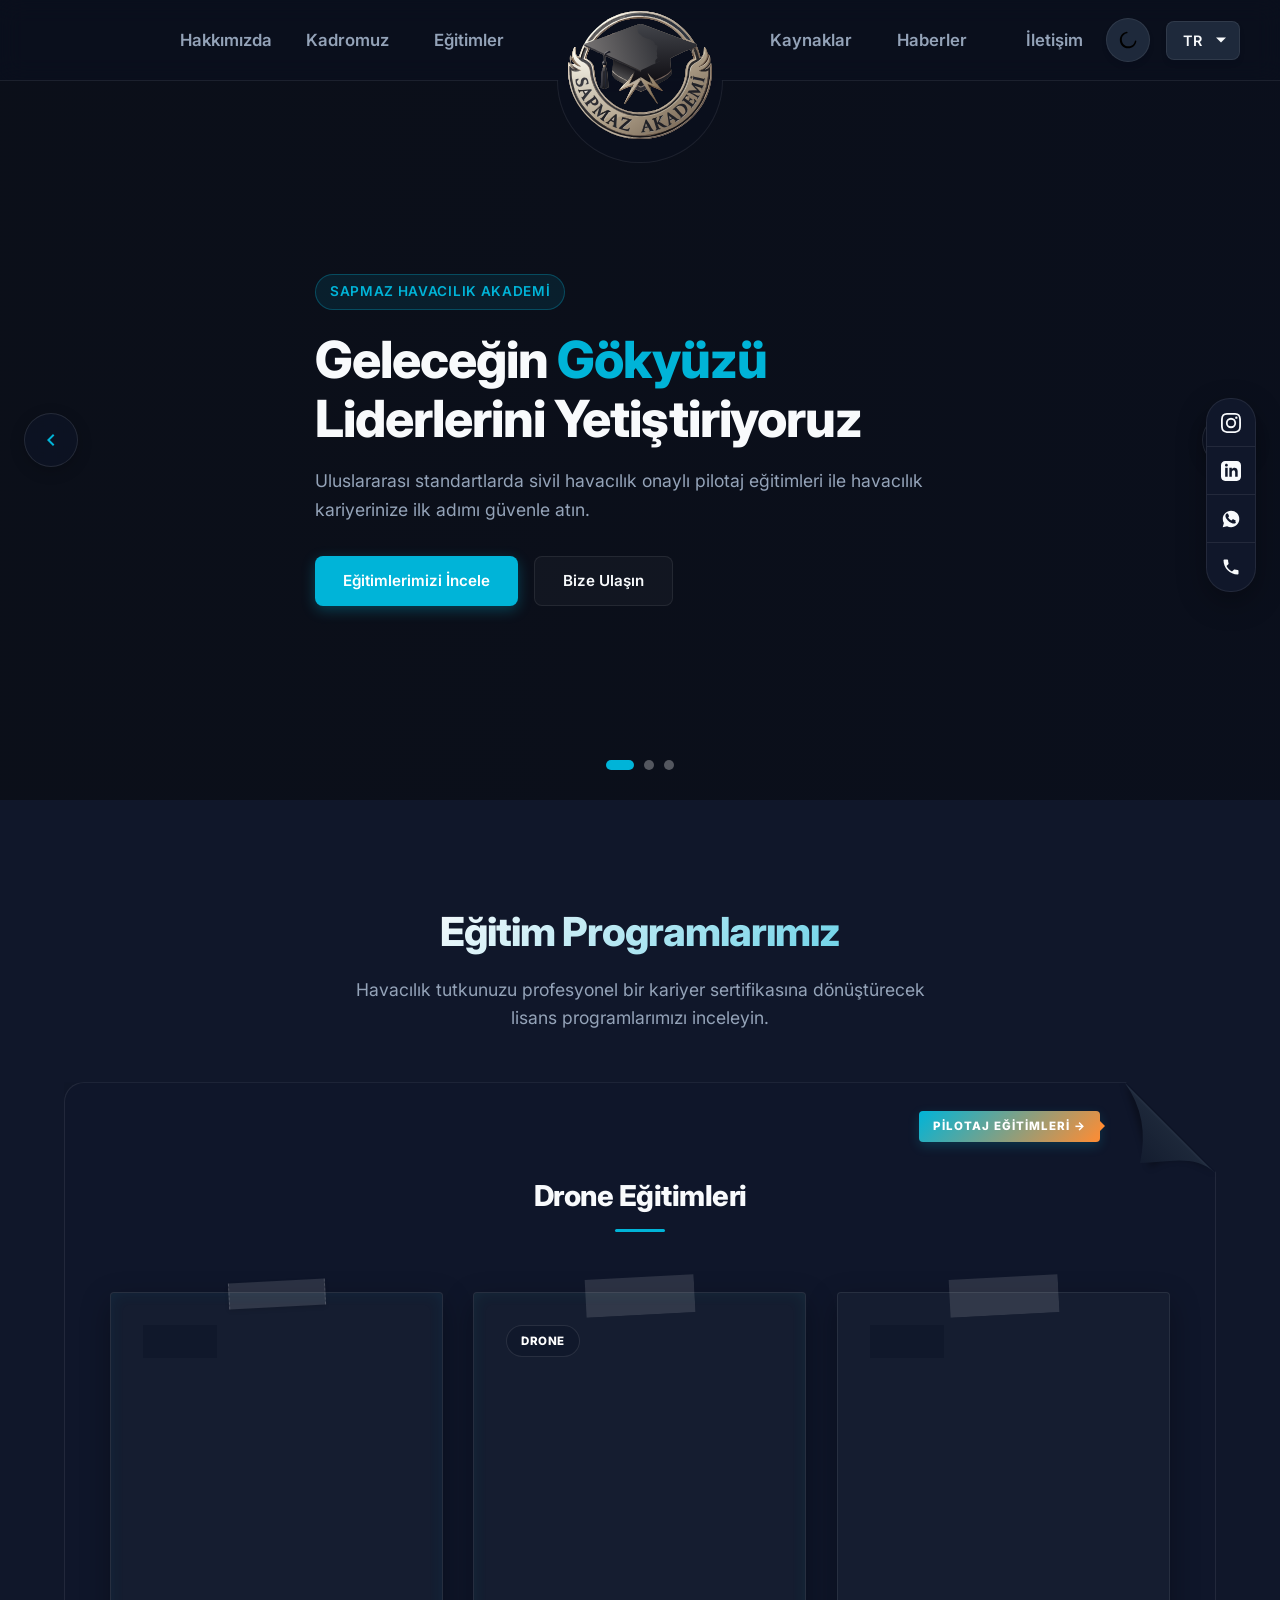
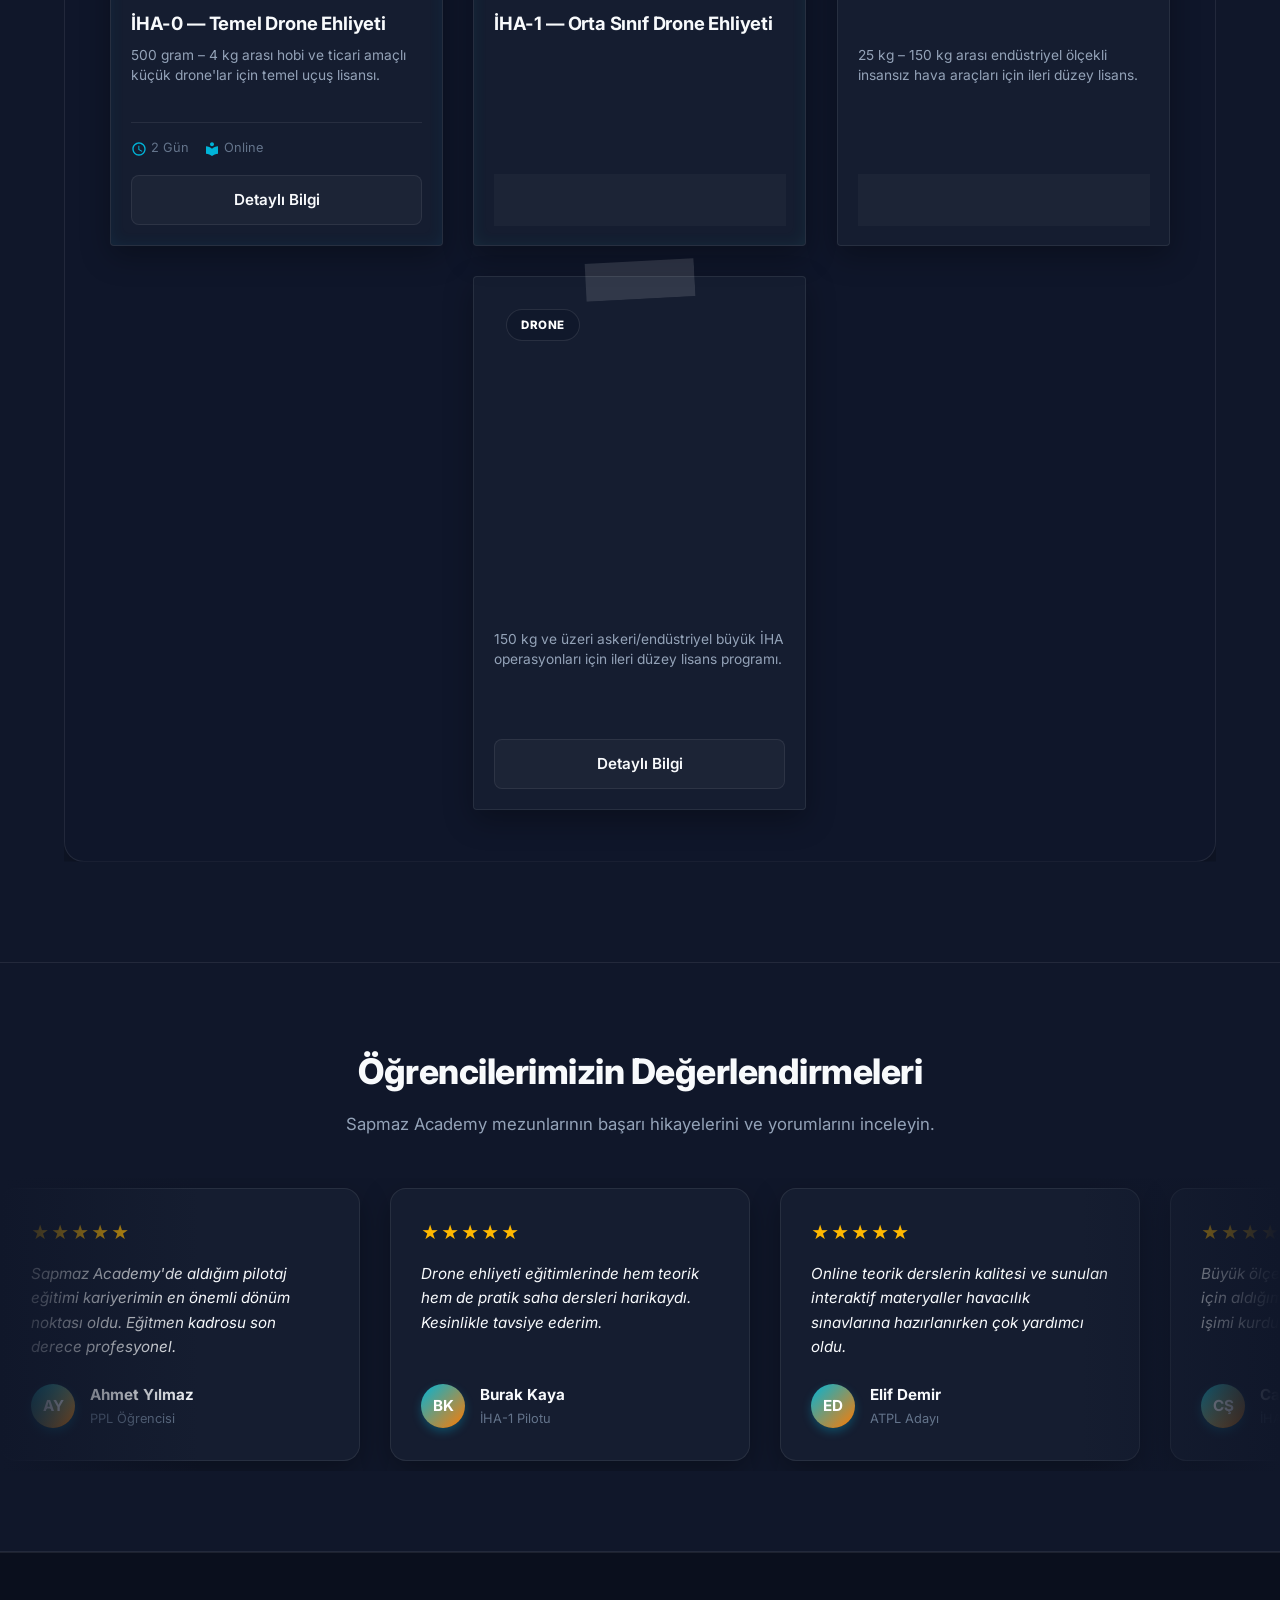
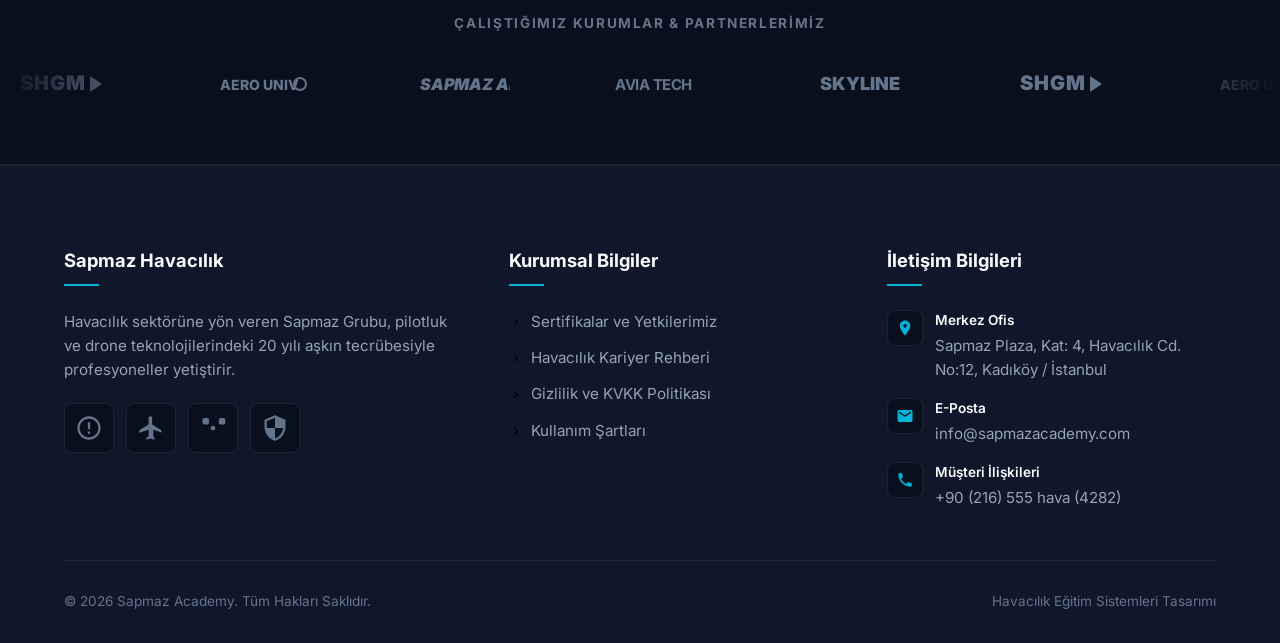
==== commit 62adf176: "in progress fixes No staff list on courses page IHA3 re-available IHA3 form being changed" ====
--- a/index.html
+++ b/index.html
@@ -564,8 +564,8 @@
                   data-i18n="course_details">Detaylı Bilgi</a>
               </div>
 
-              <!-- Card 4: İHA3 (Disabled / Greyed Out) -->
-              <div class="course-card listing-card-disabled">
+              <!-- Card 4: İHA3 -->
+              <div class="course-card">
                 <div class="course-img-wrapper">
                   <img
                     src="https://images.unsplash.com/photo-1527977966376-1c8408f9f108?auto=format&fit=crop&w=600&q=80"
@@ -582,16 +582,18 @@
                       <path
                         d="M11.99 2C6.47 2 2 6.48 2 12s4.47 10 9.99 10C17.52 22 22 17.52 22 12S17.52 2 11.99 2zM12 20c-4.42 0-8-3.58-8-8s3.58-8 8-8 8 3.58 8 8-3.58 8-8 8zm.5-13H11v6l5.25 3.15.75-1.23-4.5-2.67z" />
                     </svg>
-                    <span data-i18n="courses_iha3_duration">Yakında</span>
-                  </div>
-                  <div class="meta-item">
-                    <svg viewBox="0 0 24 24">
-                      <path
-                        d="M12 11.55C9.64 9.35 6.48 8 3 8v11c3.48 0 6.64 1.35 9 3.55 2.36-2.2 5.52-3.55 9-3.55V8c-3.48 0-6.64 1.35-9 3.55zM12 2c1.66 0 3 1.34 3 3s-1.34 3-3 3-3-1.34-3-3 1.34-3 3-3z" />
-                    </svg>
-                    <span data-i18n="courses_iha3_status">Aktif Değil</span>
-                  </div>
-                </div>
+                    <span data-i18n="courses_iha3_duration">10 Gün</span>
+                  </div>
+                  <div class="meta-item">
+                    <svg viewBox="0 0 24 24">
+                      <path
+                        d="M12 2C8.13 2 5 5.13 5 9c0 5.25 7 13 7 13s7-7.75 7-13c0-3.87-3.13-7-7-7zm0 9.5c-1.38 0-2.5-1.12-2.5-2.5s1.12-2.5 2.5-2.5 2.5 1.12 2.5 2.5-1.12 2.5-2.5 2.5z" />
+                    </svg>
+                    <span data-i18n="courses_iha3_status">Online</span>
+                  </div>
+                </div>
+                <a href="inner pages/course-detail.html?course=iha3" class="btn btn-secondary course-btn"
+                  data-i18n="course_details">Detaylı Bilgi</a>
               </div>
 
             </div>
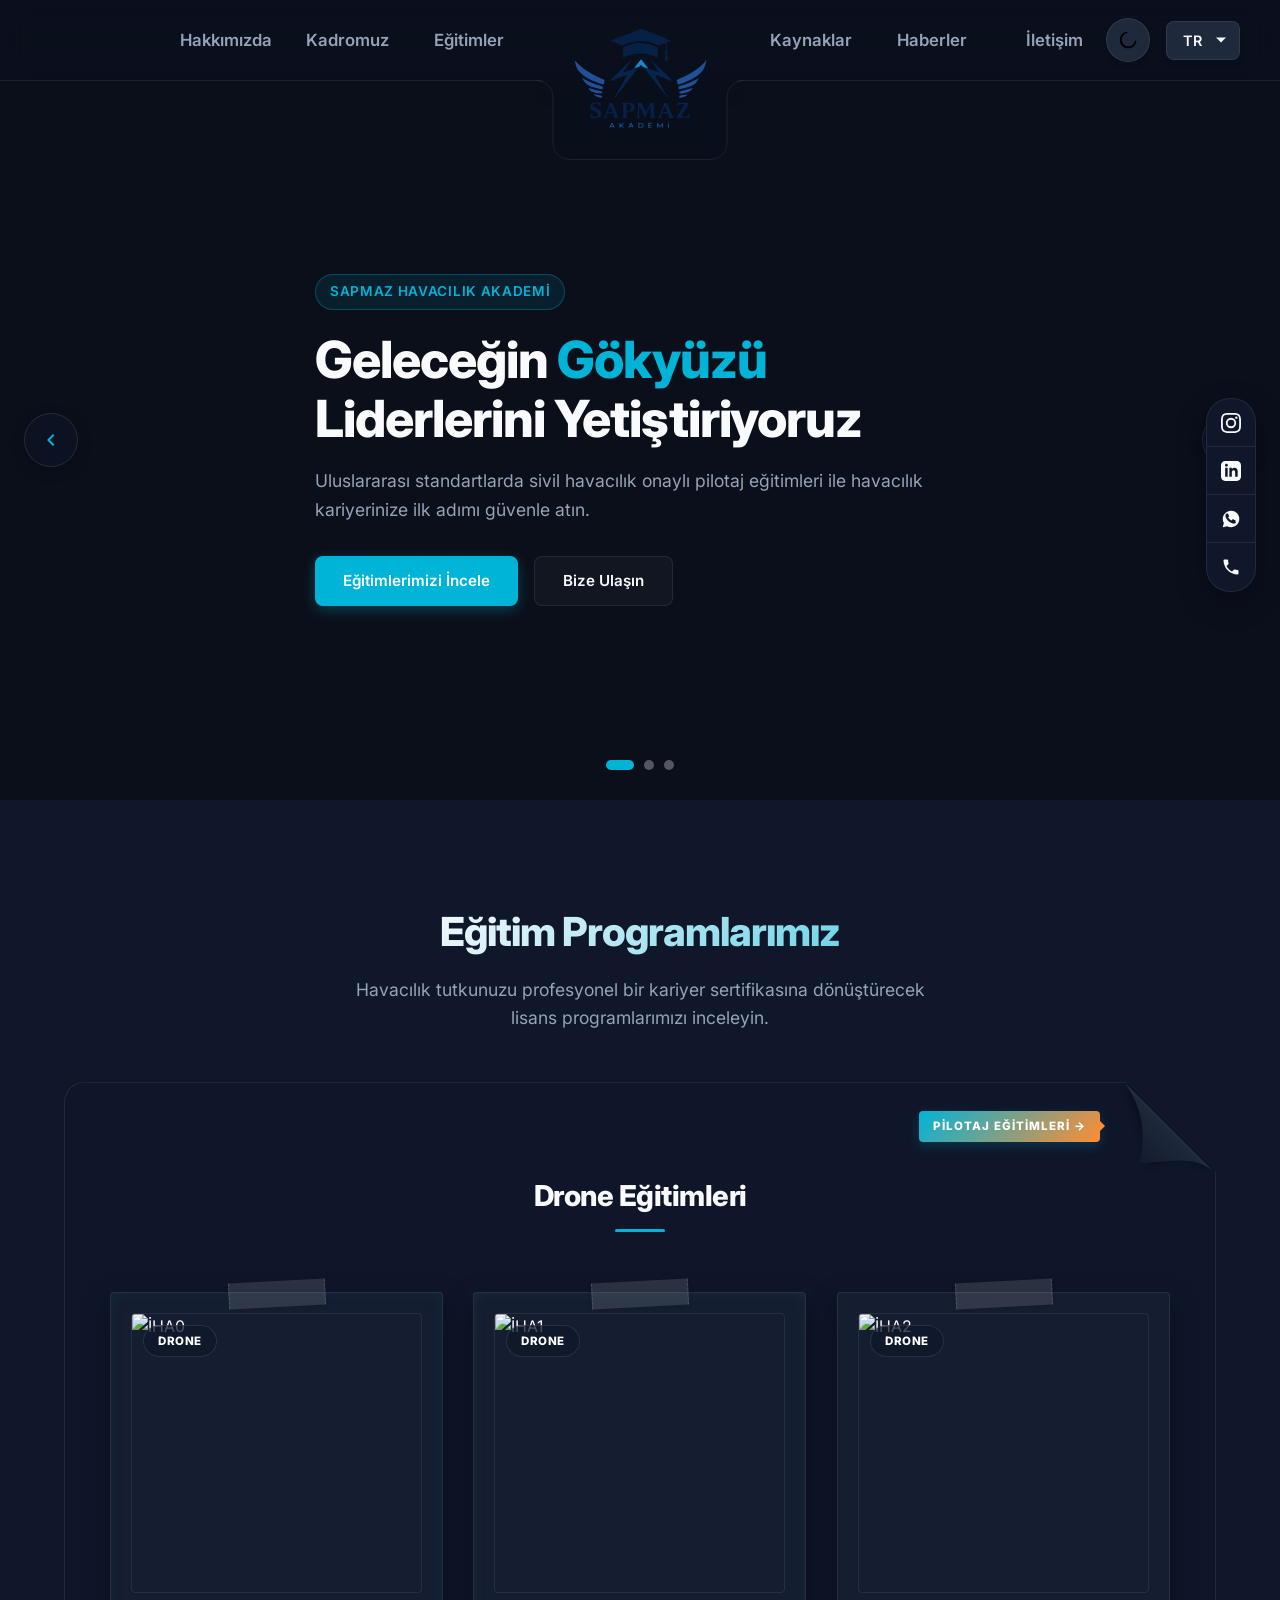
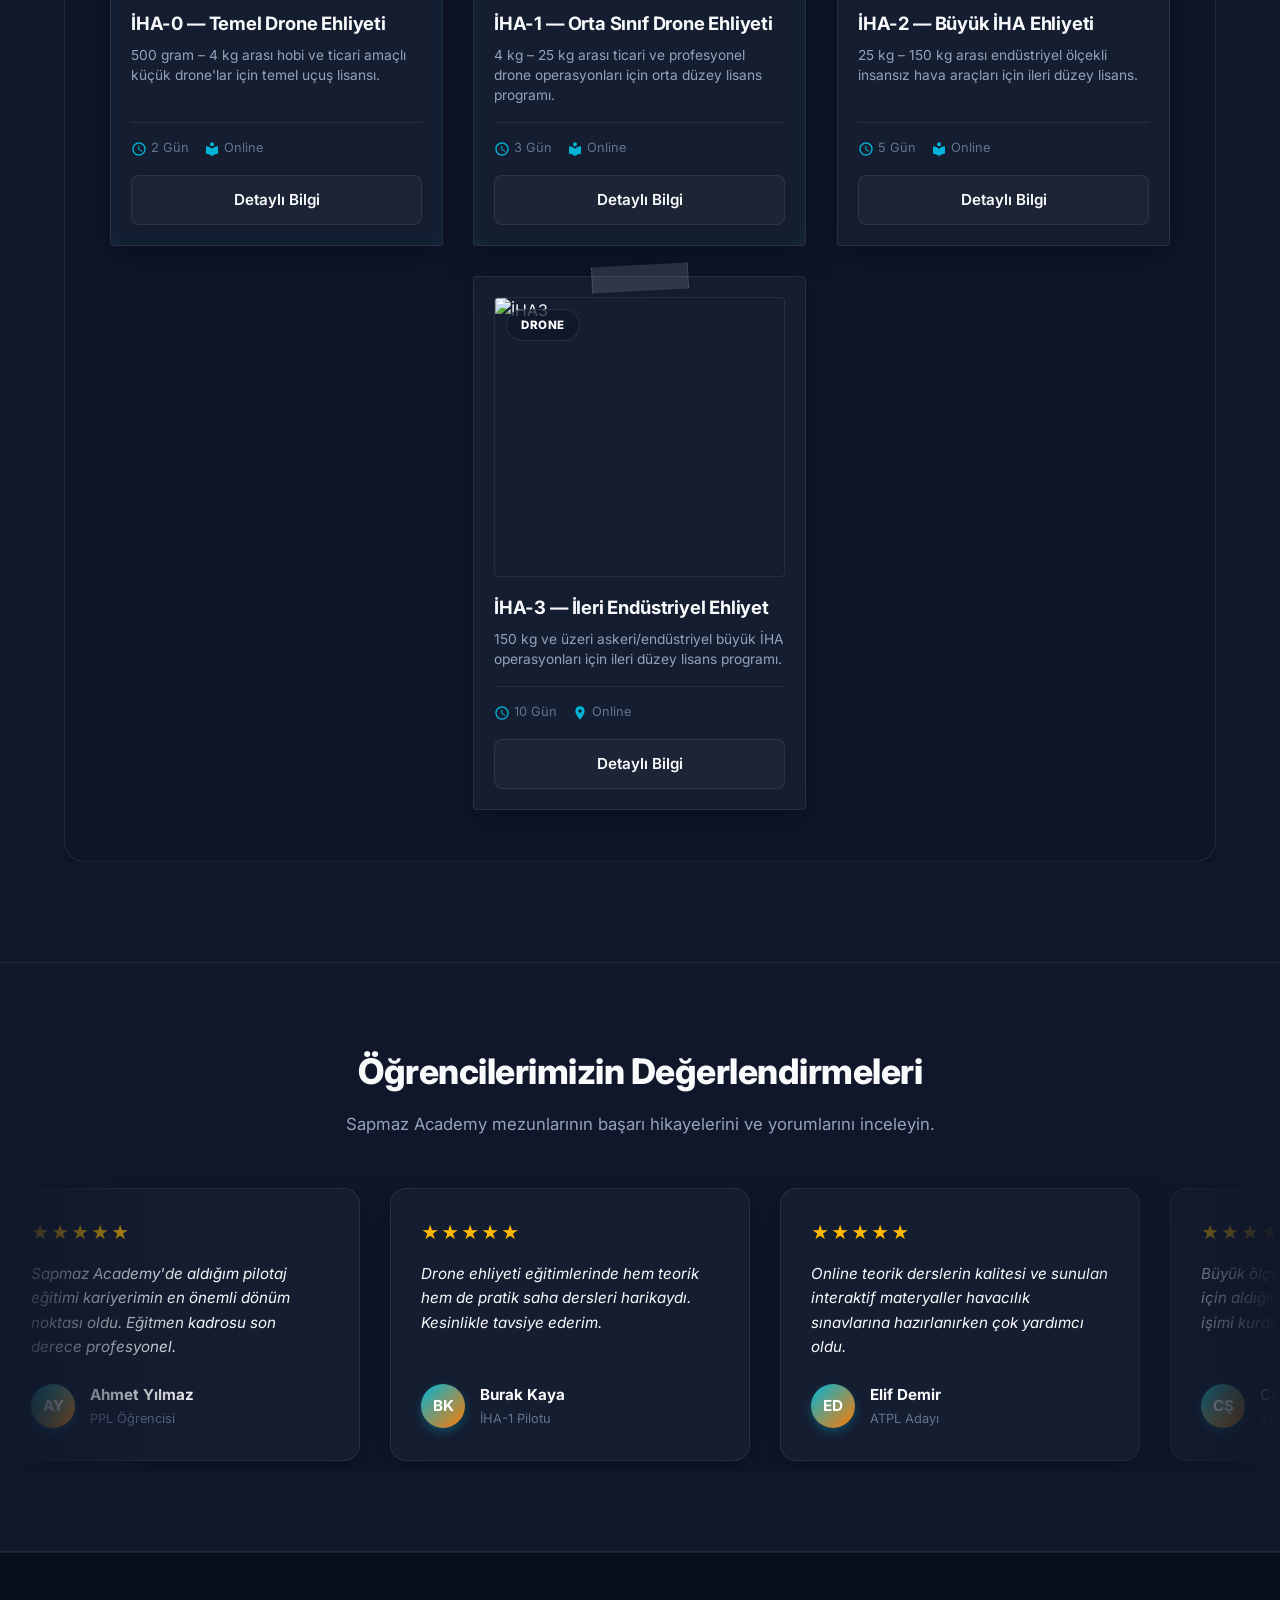
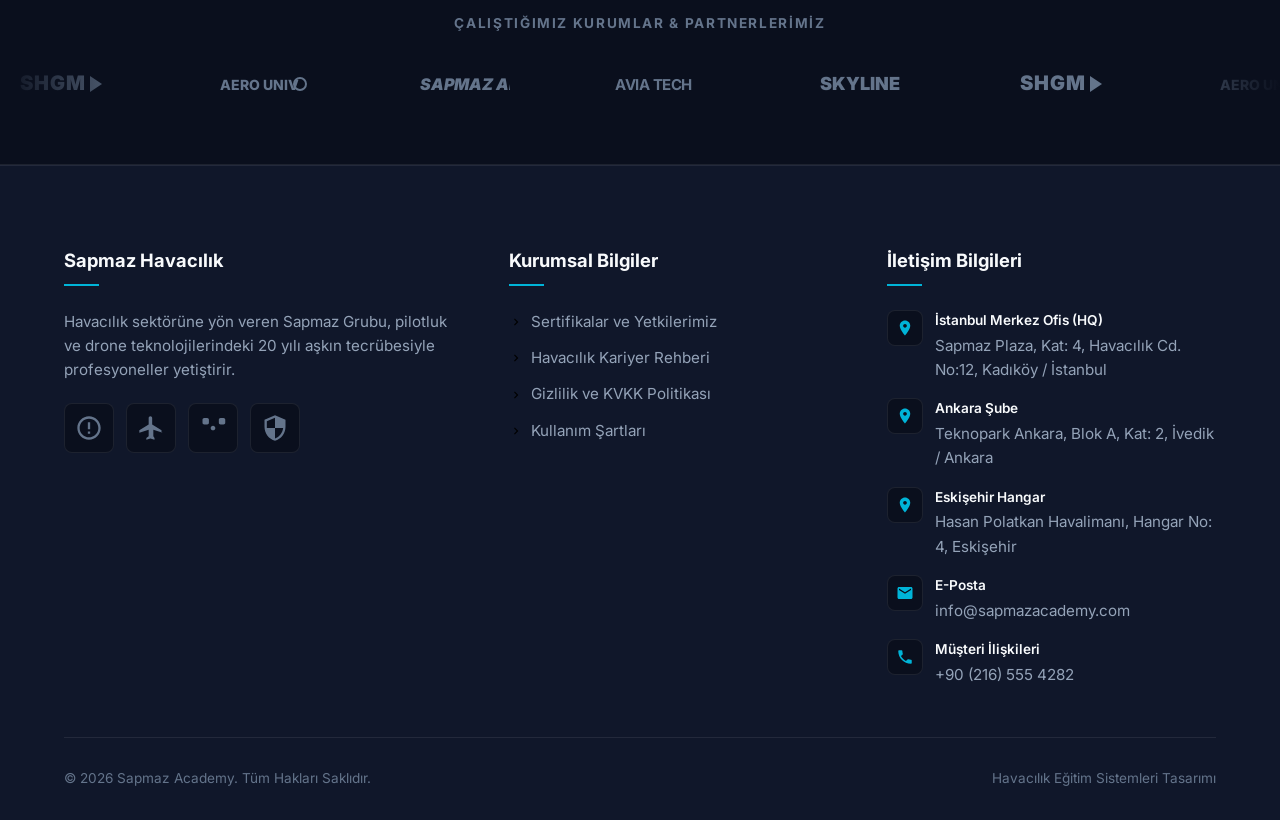
==== commit d07fe706: "asked for fixes" ====
--- a/index.html
+++ b/index.html
@@ -871,26 +871,43 @@
         <div class="footer-col" id="news">
           <h3 class="footer-title" data-i18n="footer_title_contact">İletişim Bilgileri</h3>
           <div class="footer-contact">
-
             <div class="contact-item">
               <div class="contact-item-icon">
                 <svg viewBox="0 0 24 24">
-                  <path
-                    d="M12 2C8.13 2 5 5.13 5 9c0 5.25 7 13 7 13s7-7.75 7-13c0-3.87-3.13-7-7-7zm0 9.5c-1.38 0-2.5-1.12-2.5-2.5s1.12-2.5 2.5-2.5 2.5 1.12 2.5 2.5-1.12 2.5-2.5 2.5z" />
+                  <path d="M12 2C8.13 2 5 5.13 5 9c0 5.25 7 13 7 13s7-7.75 7-13c0-3.87-3.13-7-7-7zm0 9.5c-1.38 0-2.5-1.12-2.5-2.5s1.12-2.5 2.5-2.5 2.5 1.12 2.5 2.5-1.12 2.5-2.5 2.5z" />
                 </svg>
               </div>
               <div class="contact-text">
-                <div class="contact-text-title" data-i18n="contact_address_label">Merkez Ofis</div>
-                <div class="contact-text-body" data-i18n="contact_address">Sapmaz Plaza, Kat: 4, Havacılık Cd. No:12,
-                  Kadıköy / İstanbul</div>
-              </div>
-            </div>
-
+                <div class="contact-text-title" data-i18n="footer_addr1_label">İstanbul Merkez Ofis (HQ)</div>
+                <div class="contact-text-body">Sapmaz Plaza, Kat: 4, Havacılık Cd. No:12, Kadıköy / İstanbul</div>
+              </div>
+            </div>
             <div class="contact-item">
               <div class="contact-item-icon">
                 <svg viewBox="0 0 24 24">
-                  <path
-                    d="M20 4H4c-1.1 0-1.99.9-1.99 2L2 18c0 1.1.9 2 2 2h16c1.1 0 2-.9 2-2V6c0-1.1-.9-2-2-2zm0 4l-8 5-8-5V6l8 5 8-5v2z" />
+                  <path d="M12 2C8.13 2 5 5.13 5 9c0 5.25 7 13 7 13s7-7.75 7-13c0-3.87-3.13-7-7-7zm0 9.5c-1.38 0-2.5-1.12-2.5-2.5s1.12-2.5 2.5-2.5 2.5 1.12 2.5 2.5-1.12 2.5-2.5 2.5z" />
+                </svg>
+              </div>
+              <div class="contact-text">
+                <div class="contact-text-title" data-i18n="footer_addr2_label">Ankara Şube</div>
+                <div class="contact-text-body">Teknopark Ankara, Blok A, Kat: 2, İvedik / Ankara</div>
+              </div>
+            </div>
+            <div class="contact-item">
+              <div class="contact-item-icon">
+                <svg viewBox="0 0 24 24">
+                  <path d="M12 2C8.13 2 5 5.13 5 9c0 5.25 7 13 7 13s7-7.75 7-13c0-3.87-3.13-7-7-7zm0 9.5c-1.38 0-2.5-1.12-2.5-2.5s1.12-2.5 2.5-2.5 2.5 1.12 2.5 2.5-1.12 2.5-2.5 2.5z" />
+                </svg>
+              </div>
+              <div class="contact-text">
+                <div class="contact-text-title" data-i18n="footer_addr3_label">Eskişehir Hangar</div>
+                <div class="contact-text-body">Hasan Polatkan Havalimanı, Hangar No: 4, Eskişehir</div>
+              </div>
+            </div>
+            <div class="contact-item">
+              <div class="contact-item-icon">
+                <svg viewBox="0 0 24 24">
+                  <path d="M20 4H4c-1.1 0-1.99.9-1.99 2L2 18c0 1.1.9 2 2 2h16c1.1 0 2-.9 2-2V6c0-1.1-.9-2-2-2zm0 4l-8 5-8-5V6l8 5 8-5v2z" />
                 </svg>
               </div>
               <div class="contact-text">
@@ -898,20 +915,17 @@
                 <div class="contact-text-body">info@sapmazacademy.com</div>
               </div>
             </div>
-
             <div class="contact-item">
               <div class="contact-item-icon">
                 <svg viewBox="0 0 24 24">
-                  <path
-                    d="M6.62 10.79c1.44 2.83 3.76 5.14 6.59 6.59l2.2-2.2c.27-.27.67-.36 1.02-.24 1.12.37 2.33.57 3.57.57.55 0 1 .45 1 1V20c0 .55-.45 1-1 1-9.39 0-17-7.61-17-17 0-.55.45-1 1-1h3.5c.55 0 1 .45 1 1 0 1.25.2 2.45.57 3.57.11.35.03.74-.25 1.02l-2.2 2.2z" />
+                  <path d="M6.62 10.79c1.44 2.83 3.76 5.14 6.59 6.59l2.2-2.2c.27-.27.67-.36 1.02-.24 1.12.37 2.33.57 3.57.57.55 0 1 .45 1 1V20c0 .55-.45 1-1 1-9.39 0-17-7.61-17-17 0-.55.45-1 1-1h3.5c.55 0 1 .45 1 1 0 1.25.2 2.45.57 3.57.11.35.03.74-.25 1.02l-2.2 2.2z" />
                 </svg>
               </div>
               <div class="contact-text">
                 <div class="contact-text-title" data-i18n="contact_phone_label">Müşteri İlişkileri</div>
-                <div class="contact-text-body">+90 (216) 555 hava (4282)</div>
-              </div>
-            </div>
-
+                <div class="contact-text-body">+90 (216) 555 4282</div>
+              </div>
+            </div>
           </div>
         </div>
 
--- a/styles.min.css
+++ b/styles.min.css
@@ -1 +1 @@
-@import url('https://fonts.googleapis.com/css2?family=Inter:wght@300;400;500;600;700;800&family=Outfit:wght@400;500;600;700;800&display=swap');:root{--bg-primary:#0a0f1d;--bg-secondary:#10172a;--bg-navbar:rgba(10,15,29,0.8);--text-primary:#f8fafc;--text-secondary:#94a3b8;--text-muted:#64748b;--accent:#00b4d8;--accent-rgb:0,180,216;--accent-hover:#90e0ef;--card-bg:rgba(30,41,59,0.4);--card-hover-bg:rgba(30,41,59,0.7);--border-color:rgba(255,255,255,0.08);--border-hover:rgba(var(--accent-rgb),0.4);--card-shadow:0 10px 30px rgba(0,0,0,0.3);--card-hover-shadow:0 15px 35px rgba(var(--accent-rgb),0.15);--input-bg:rgba(16,23,42,0.6);--scrollbar-thumb:#1e293b;--toggle-btn-bg:#1e293b;--toggle-sun-color:#ffb703;--toggle-moon-color:#e2e8f0;--transition-speed:0.4s;--font-family:'Inter',-apple-system,BlinkMacSystemFont,"Segoe UI",Roboto,sans-serif;--glow-color:rgba(var(--accent-rgb),0.2);--paper-bg:rgba(16,23,42,0.45);--paper-border:rgba(255,255,255,0.08);--paper-shadow:0 20px 40px rgba(0,0,0,0.35);--fold-bg:#10172a;--fold-size:90px;--whatsapp-color:#25d366;--whatsapp-bg:rgba(37,211,102,0.1);--instagram-color:#e1306c;--success-color:#10b981;--success-bg:rgba(16,185,129,0.1);--text-overlay-primary:#ffffff;--text-overlay-secondary:#cbd5e1}body.light-mode{--bg-primary:#f4f6f9;--bg-secondary:#ffffff;--bg-navbar:rgba(244,246,249,0.85);--text-primary:#0f172a;--text-secondary:#475569;--text-muted:#94a3b8;--accent:#0077b6;--accent-rgb:0,119,182;--accent-hover:#0096c7;--card-bg:rgba(255,255,255,0.8);--card-hover-bg:#ffffff;--border-color:rgba(15,23,42,0.08);--border-hover:rgba(var(--accent-rgb),0.3);--card-shadow:0 10px 30px rgba(15,23,42,0.05);--card-hover-shadow:0 15px 35px rgba(var(--accent-rgb),0.1);--input-bg:#f8fafc;--scrollbar-thumb:#cbd5e1;--toggle-btn-bg:#e2e8f0;--glow-color:rgba(var(--accent-rgb),0.1);--paper-bg:#fdfcf7;--paper-border:rgba(15,23,42,0.08);--paper-shadow:0 20px 45px rgba(15,23,42,0.06);--fold-bg:#ffffff}*{margin:0;padding:0;box-sizing:border-box}html{scroll-behavior:smooth}body{font-family:var(--font-family);background-color:var(--bg-primary);color:var(--text-primary);line-height:1.6;overflow-x:hidden;transition:background-color var(--transition-speed),color var(--transition-speed)}::-webkit-scrollbar{width:10px}::-webkit-scrollbar-track{background:var(--bg-primary)}::-webkit-scrollbar-thumb{background:var(--scrollbar-thumb);border-radius:5px}::-webkit-scrollbar-thumb:hover{background:var(--accent)}a{text-decoration:none;color:inherit;transition:all 0.3s ease}ul{list-style:none}button,select{font-family:var(--font-family);cursor:pointer;border:none;background:none;outline:none;transition:all 0.3s ease}img{max-width:100%;height:auto}.container{max-width:1200px;margin:0 auto;padding:0 24px;position:relative}section{padding:100px 0;position:relative}.section-title{text-align:center;font-size:2.5rem;font-weight:800;margin-bottom:12px;letter-spacing:-0.025em;background:linear-gradient(135deg,var(--text-primary) 30%,var(--accent) 100%);-webkit-background-clip:text;-webkit-text-fill-color:transparent}.section-subtitle{text-align:center;color:var(--text-secondary);font-size:1.1rem;max-width:600px;margin:0 auto 50px auto;font-weight:400}.btn{display:inline-flex;align-items:center;justify-content:center;gap:8px;padding:12px 28px;border-radius:8px;font-weight:600;font-size:0.95rem;transition:all 0.3s cubic-bezier(0.4,0,0.2,1)}.btn-primary{background:var(--accent);color:#ffffff;box-shadow:0 4px 14px rgba(var(--accent-rgb),0.3)}.btn-primary:hover{background:var(--accent-hover);transform:translateY(-2px);box-shadow:0 6px 20px rgba(var(--accent-rgb),0.5),0 0 15px var(--glow-color)}.btn-secondary{border:1px solid var(--border-color);color:var(--text-primary);background:rgba(255,255,255,0.03)}.btn-secondary:hover{border-color:var(--accent);background:rgba(var(--accent-rgb),0.05);color:var(--accent);transform:translateY(-2px)}.header{position:fixed;top:0;left:0;width:100%;z-index:1000;background:var(--bg-navbar);backdrop-filter:blur(12px);-webkit-backdrop-filter:blur(12px);border-bottom:1px solid var(--border-color);transition:background var(--transition-speed),border-color var(--transition-speed)}.navbar{display:flex;justify-content:center;align-items:center;height:80px;position:relative}.logo-square{width:144px;height:130px;display:flex;align-items:center;justify-content:center;position:absolute;left:50%;transform:translateX(-50%);top:10px;z-index:1005}.logo-square::before{content:'';position:absolute;top:70px;left:50%;transform:translateX(-50%);width:164px;height:82px;background:var(--bg-navbar);backdrop-filter:blur(12px);-webkit-backdrop-filter:blur(12px);border:1px solid var(--border-color);border-top:none;border-radius:0 0 82px 82px;z-index:-1}.logo-square::after{content:'';position:absolute;top:69px;left:50%;transform:translateX(-50%);width:162px;height:2px;background:var(--bg-primary);z-index:0}.logo-square:hover img,.logo-square:hover svg{transform:scale(1.05)}.logo-square img,.logo-square svg{width:100%;height:100%;object-fit:contain;position:relative;z-index:2;transition:transform 0.3s ease}.nav-menu{display:grid;grid-template-columns:1fr 1fr 1fr 220px 1fr 1fr 1fr;width:100%;max-width:950px;margin:0 auto;align-items:center}.nav-link{font-size:1.05rem;font-weight:600;color:var(--text-secondary);position:relative;padding:8px 0;justify-self:center}.nav-link:hover,.nav-link.active{color:var(--accent)}.nav-link::after{content:'';position:absolute;bottom:0;left:0;width:0;height:2px;background-color:var(--accent);transition:width 0.3s ease}.nav-link:hover::after,.nav-link.active::after{width:100%}.nav-link:nth-child(4){grid-column:5}.nav-controls{display:flex;align-items:center;gap:16px;position:absolute;right:0;top:50%;transform:translateY(-50%)}.theme-toggle-btn{width:44px;height:44px;border-radius:50%;background:var(--toggle-btn-bg);color:var(--text-primary);display:flex;align-items:center;justify-content:center;border:1px solid var(--border-color);box-shadow:0 4px 6px rgba(0,0,0,0.05);font-size:1.2rem;transition:all 0.3s ease}.theme-toggle-btn:hover{transform:scale(1.08) rotate(15deg);border-color:var(--accent);box-shadow:0 0 10px var(--glow-color)}.theme-toggle-btn .sun-icon{display:none;color:var(--toggle-sun-color)}.theme-toggle-btn .moon-icon{display:block;color:var(--toggle-moon-color)}body.light-mode .theme-toggle-btn .sun-icon{display:block}body.light-mode .theme-toggle-btn .moon-icon{display:none}.lang-dropdown{position:relative}.lang-select{appearance:none;-webkit-appearance:none;background-color:var(--toggle-btn-bg);border:1px solid var(--border-color);color:var(--text-primary);padding:10px 36px 10px 16px;border-radius:8px;font-size:0.9rem;font-weight:600;cursor:pointer;outline:none;transition:all 0.3s ease;box-shadow:0 4px 6px rgba(0,0,0,0.05)}.lang-select:hover,.lang-select:focus{border-color:var(--accent);box-shadow:0 0 10px var(--glow-color)}.lang-dropdown::after{content:'';position:absolute;right:14px;top:50%;transform:translateY(-50%);width:0;height:0;border-left:5px solid transparent;border-right:5px solid transparent;border-top:5px solid var(--text-primary);pointer-events:none;transition:transform 0.3s ease}.lang-select:focus+.lang-dropdown::after{transform:translateY(-50%) rotate(180deg)}.hamburger{display:none;flex-direction:column;justify-content:space-between;width:26px;height:18px;cursor:pointer}.hamburger span{width:100%;height:2px;background-color:var(--text-primary);border-radius:2px;transition:all 0.3s ease}.hero-section{position:relative;height:80vh;min-height:550px;width:100%;overflow:hidden;padding:0;margin-top:80px}.hero-slider{width:100%;height:100%;position:relative}.hero-slide{position:absolute;top:0;left:0;width:100%;height:100%;opacity:0;z-index:1;transition:opacity 0.8s ease-in-out,transform 0.8s ease-in-out;transform:scale(1.03);display:flex;align-items:center}.hero-slide.active{opacity:1;z-index:2;transform:scale(1)}.slide-bg{position:absolute;inset:0;background-size:cover;background-position:center;z-index:1}.slide-bg::after{content:'';position:absolute;inset:0;background:linear-gradient(to right,rgba(11,15,25,0.95) 0%,rgba(11,15,25,0.8) 40%,rgba(11,15,25,0.3) 100%);z-index:2}body.light-mode .slide-bg::after{background:linear-gradient(to right,rgba(244,246,249,0.95) 0%,rgba(244,246,249,0.85) 45%,rgba(244,246,249,0.3) 100%)}.hero-content{position:relative;z-index:3;max-width:650px;color:var(--text-primary);transform:translateY(20px);opacity:0;transition:all 0.8s cubic-bezier(0.16,1,0.3,1) 0.3s}.hero-slide.active .hero-content{transform:translateY(0);opacity:1}.hero-badge{display:inline-flex;align-items:center;gap:6px;padding:6px 14px;background:rgba(var(--accent-rgb),0.1);border:1px solid rgba(var(--accent-rgb),0.3);color:var(--accent);border-radius:30px;font-size:0.85rem;font-weight:600;margin-bottom:20px;letter-spacing:0.05em;text-transform:uppercase}.hero-title{font-size:3.2rem;font-weight:800;line-height:1.15;margin-bottom:20px;letter-spacing:-0.02em}.hero-title span{color:var(--accent)}.hero-desc{font-size:1.1rem;color:var(--text-secondary);margin-bottom:32px;font-weight:400}.hero-ctas{display:flex;gap:16px}.slider-arrow{position:absolute;top:50%;transform:translateY(-50%);width:54px;height:54px;border-radius:50%;background:rgba(15,23,42,0.55);border:1px solid rgba(255,255,255,0.1);color:var(--accent);display:flex;align-items:center;justify-content:center;z-index:5;backdrop-filter:blur(8px);-webkit-backdrop-filter:blur(8px);box-shadow:0 4px 15px rgba(0,0,0,0.2);transition:all 0.3s cubic-bezier(0.16,1,0.3,1)}body.light-mode .slider-arrow{background:rgba(255,255,255,0.75);border:1px solid rgba(0,0,0,0.08)}.slider-arrow:hover{background:var(--accent);border-color:var(--accent);color:#ffffff;transform:translateY(-50%) scale(1.08);box-shadow:0 6px 15px rgba(0,0,0,0.25),0 0 10px rgba(var(--accent-rgb),0.15)}body.light-mode .slider-arrow:hover{background:var(--accent);border-color:var(--accent);color:#ffffff}.slider-arrow svg{width:24px;height:24px;fill:currentColor}.slider-arrow-prev{left:24px}.slider-arrow-next{right:24px}.slider-dots{position:absolute;bottom:30px;left:50%;transform:translateX(-50%);display:flex;gap:10px;z-index:5}.slider-dot{width:10px;height:10px;border-radius:50%;background:rgba(255,255,255,0.3);cursor:pointer;transition:all 0.3s ease}body.light-mode .slider-dot{background:rgba(15,23,42,0.2)}.slider-dot.active{background:var(--accent);width:28px;border-radius:5px}body.light-mode .slider-dot.active{background:var(--accent);width:28px;border-radius:5px}.courses-section{background-color:var(--bg-secondary);transition:background-color var(--transition-speed)}.paper-container{position:relative;background:var(--paper-bg);border:1px solid var(--paper-border);border-radius:20px;padding:80px 40px 40px 40px;box-shadow:var(--paper-shadow);clip-path:polygon(0 0,calc(100% - var(--fold-size)) 0,100% var(--fold-size),100% 100%,0 100%);transition:background 0.4s ease,border-color 0.4s ease,box-shadow 0.4s ease;margin-top:40px}.standard-card{position:relative;background:var(--paper-bg);border:1px solid var(--paper-border);border-radius:20px;box-shadow:var(--paper-shadow);transition:background 0.4s ease,border-color 0.4s ease,box-shadow 0.4s ease}body.light-mode .standard-card{background:var(--bg-secondary);border-color:var(--border-color)}.page-fold{position:absolute;top:0;right:0;width:90px;height:90px;cursor:pointer;z-index:10;overflow:visible}.page-fold-svg{width:100%;height:100%;overflow:visible;display:block}.fold-shadow-path{pointer-events:none;transition:transform 0.4s cubic-bezier(0.25,1,0.5,1);transform-origin:0% 0%}.fold-flap-path{fill:url(#foldCurlGradDark);transition:transform 0.4s cubic-bezier(0.25,1,0.5,1),fill 0.4s ease;transform-origin:0% 90px}body.light-mode .fold-flap-path{fill:url(#foldCurlGradLight)}.page-fold:hover .fold-flap-path{transform:rotate(-4deg) translate(-2px,3px) scale(1.03)}.page-fold:hover .fold-shadow-path{transform:translate(-1px,2px) scaleY(1.05)}.page-fold-badge{position:absolute;top:28px;right:115px;background:linear-gradient(135deg,var(--accent) 0%,#ff8c33 100%);color:#ffffff;padding:6px 14px;font-size:0.72rem;font-weight:800;letter-spacing:1px;text-transform:uppercase;border-radius:4px;pointer-events:none;white-space:nowrap;animation:badgeSlide 1.8s infinite ease-in-out;z-index:5;box-shadow:0 4px 12px rgba(var(--accent-rgb),0.2)}.page-fold-badge::after{content:'';position:absolute;top:50%;right:-5px;transform:translateY(-50%);width:0;height:0;border-top:5px solid transparent;border-bottom:5px solid transparent;border-left:5px solid #ff8c33}@keyframes badgeSlide{0%,100%{transform:translateX(0)}50%{transform:translateX(6px)}}.course-carousel-wrapper{position:relative;width:100%}.course-track{width:100%}.course-panel{width:100%;display:none;flex-wrap:wrap;justify-content:center;gap:30px;padding:10px 5px}.course-panel.active{display:flex}.panel-category-title{width:100%;text-align:center;font-size:1.8rem;font-weight:800;margin-bottom:30px;color:var(--text-primary);letter-spacing:-0.5px;position:relative}.course-panel .course-card{width:calc((100% - 60px) / 3);box-sizing:border-box}.panel-category-title::after{content:'';display:block;width:50px;height:3px;background:var(--accent);margin:10px auto 0 auto;border-radius:2px}.paper-container.turning-page{animation:pagePeelDiagonal 1.0s cubic-bezier(0.645,0.045,0.355,1) forwards}@keyframes pagePeelDiagonal{0%{clip-path:polygon(0 0,calc(100% - var(--fold-size)) 0,100% var(--fold-size),100% 100%,0 100%)}49.9%{clip-path:polygon(0 0,0 0,0 100%,100% 100%,0 100%)}50%{clip-path:polygon(0 0,0 0,0 100%,100% 100%,0 100%)}100%{clip-path:polygon(0 0,calc(100% - var(--fold-size)) 0,100% var(--fold-size),100% 100%,0 100%)}}.paper-container.turning-page .page-fold{animation:foldPeelDiagonal 1.0s cubic-bezier(0.645,0.045,0.355,1) forwards}@keyframes foldPeelDiagonal{0%{transform:translate(0,0) scale(1) rotate(0deg)}49.9%{transform:translate(calc(-1 * var(--container-w) + var(--fold-size)),calc(var(--container-h) - var(--fold-size))) scale(1.2) rotate(-16deg)}50%{transform:translate(calc(-1 * var(--container-w) + var(--fold-size)),calc(var(--container-h) - var(--fold-size))) scale(1.2) rotate(16deg)}100%{transform:translate(0,0) scale(1) rotate(0deg)}}.course-card{background:var(--card-bg);border:1px solid var(--border-color);border-radius:4px;padding:20px;display:flex;flex-direction:column;position:relative;transition:all 0.4s cubic-bezier(0.16,1,0.3,1);box-shadow:var(--card-shadow);transform-style:preserve-3d;transform:perspective(1000px)}.course-img-wrapper{margin:0 0 16px 0;height:280px;overflow:hidden;border-radius:4px;position:relative;border:1px solid var(--border-color)}body.light-mode .course-img-wrapper{border:1px solid rgba(0,0,0,0.08)}.course-card-img{width:100%;height:100%;object-fit:cover;transition:transform 0.4s ease}.course-card:hover .course-card-img{transform:scale(1.05)}.course-panel .course-card:nth-child(1){transform:rotate(0deg) perspective(1000px)}.course-panel .course-card:nth-child(2){transform:rotate(0deg) perspective(1000px)}.course-panel .course-card:nth-child(3){transform:rotate(0deg) perspective(1000px)}body.light-mode .course-panel .course-card:nth-child(1){background:#f0f9ff;border-color:rgba(186,230,253,0.4)}body.light-mode .course-panel .course-card:nth-child(2){background:#eff6ff;border-color:rgba(191,219,254,0.4)}body.light-mode .course-panel .course-card:nth-child(3){background:#f0fdfa;border-color:rgba(153,246,228,0.4)}.course-panel .course-card:nth-child(1){box-shadow:0 10px 30px rgba(0,0,0,0.3),inset 0 0 15px rgba(56,189,248,0.08)}.course-panel .course-card:nth-child(2){box-shadow:0 10px 30px rgba(0,0,0,0.3),inset 0 0 15px rgba(var(--accent-rgb),0.08)}.course-panel .course-card:nth-child(3){box-shadow:0 10px 30px rgba(0,0,0,0.3),inset 0 0 15px rgba(45,212,191,0.08)}.course-card:hover{transform:rotate(0deg) translateY(-12px) scale(1.03) perspective(1000px) !important;box-shadow:0 22px 45px rgba(0,0,0,0.25);border-color:var(--accent)}body:not(.light-mode) .course-panel .course-card:nth-child(1):hover{box-shadow:0 20px 40px rgba(56,189,248,0.25);border-color:rgba(56,189,248,0.4)}body:not(.light-mode) .course-panel .course-card:nth-child(2):hover{box-shadow:0 20px 40px rgba(var(--accent-rgb),0.25);border-color:rgba(var(--accent-rgb),0.4)}body:not(.light-mode) .course-panel .course-card:nth-child(3):hover{box-shadow:0 20px 40px rgba(45,212,191,0.25);border-color:rgba(45,212,191,0.4)}.course-card::before{content:'';position:absolute;top:-12px;left:50%;transform:translateX(-50%) rotate(-3deg);width:95px;height:26px;background:rgba(255,255,255,0.12);border-left:1px dashed rgba(255,255,255,0.15);border-right:1px dashed rgba(255,255,255,0.15);box-shadow:0 2px 4px rgba(0,0,0,0.1);z-index:10;transition:all 0.3s ease}body.light-mode .course-card::before{background:rgba(15,23,42,0.08);border-left:1px dashed rgba(0,0,0,0.1);border-right:1px dashed rgba(0,0,0,0.1)}.course-card:hover::before{transform:translateX(-50%) rotate(0deg) translateY(-2px);opacity:0.9}.card-header{position:absolute;top:32px;left:32px;right:32px;display:flex;justify-content:space-between;align-items:center;margin-bottom:0;z-index:5;pointer-events:none}.course-badge{font-size:0.72rem;font-weight:800;padding:6px 14px;border-radius:20px;background:rgba(15,23,42,0.75);backdrop-filter:blur(4px);-webkit-backdrop-filter:blur(4px);border:1px solid rgba(255,255,255,0.1);color:#ffffff;text-transform:uppercase;letter-spacing:0.5px;pointer-events:auto}body.light-mode .course-badge{background:rgba(255,255,255,0.85);border:1px solid rgba(0,0,0,0.08);color:var(--accent)}.course-title{font-size:1.15rem;font-weight:700;margin-bottom:8px;letter-spacing:-0.01em}.course-desc{color:var(--text-secondary);font-size:0.86rem;line-height:1.45;margin-bottom:16px;flex-grow:1}.course-meta{display:flex;gap:15px;padding-top:15px;border-top:1px solid var(--border-color);margin-bottom:16px}.meta-item{display:flex;align-items:center;gap:6px;font-size:0.8rem;color:var(--text-muted)}.meta-item svg{width:16px;height:16px;fill:currentColor}.course-btn{width:100%}.floating-sidebar-pill{position:fixed;right:24px;top:55%;transform:translateY(-50%);display:flex;flex-direction:column;background:var(--bg-secondary);border:1px solid var(--border-color);border-radius:24px;z-index:999;box-shadow:var(--card-shadow);transition:background-color var(--transition-speed),border-color var(--transition-speed)}.floating-action-item{width:48px;height:48px;display:flex;align-items:center;justify-content:center;color:var(--text-primary);position:relative;transition:all 0.3s ease}.floating-action-item:first-child{border-top-left-radius:23px;border-top-right-radius:23px}.floating-action-item:last-child{border-bottom-left-radius:23px;border-bottom-right-radius:23px}.floating-action-item:not(:last-child){border-bottom:1px solid var(--border-color)}.floating-action-item:hover{background:var(--accent);color:white}.floating-action-item svg{width:20px;height:20px;fill:currentColor;transition:transform 0.3s ease}.floating-action-item:hover svg{transform:scale(1.15)}.floating-action-item::after{content:attr(data-tooltip);position:absolute;right:60px;top:50%;transform:translateY(-50%) translateX(10px);background:var(--bg-secondary);color:var(--text-primary);border:1px solid var(--border-color);padding:6px 12px;border-radius:6px;font-size:0.75rem;font-weight:600;white-space:nowrap;opacity:0;pointer-events:none;box-shadow:var(--card-shadow);transition:all 0.3s ease}.floating-action-item:hover::after{opacity:1;transform:translateY(-50%) translateX(0)}.reviews-section{padding:80px 0;background-color:var(--bg-secondary);border-top:1px solid var(--border-color);border-bottom:1px solid var(--border-color);overflow:hidden;transition:background-color var(--transition-speed)}.reviews-section .container{margin-bottom:40px;text-align:center}.reviews-title{font-size:2.2rem;font-weight:800;color:var(--text-primary);margin-bottom:12px;letter-spacing:-0.5px}.reviews-subtitle{color:var(--text-secondary);font-size:1.05rem;max-width:600px;margin:0 auto}.reviews-wrapper{overflow:hidden;width:100%;position:relative}.reviews-wrapper::before,.reviews-wrapper::after{content:'';position:absolute;top:0;width:200px;height:100%;z-index:2;pointer-events:none}.reviews-wrapper::before{left:0;background:linear-gradient(to right,var(--bg-secondary) 0%,transparent 100%)}.reviews-wrapper::after{right:0;background:linear-gradient(to left,var(--bg-secondary) 0%,transparent 100%)}.reviews-slider{display:flex;gap:30px;animation:scrollReviews 30s linear infinite;animation-play-state:running;width:max-content;align-items:center;flex-shrink:0;padding:10px 0}.reviews-wrapper:hover .reviews-slider{animation-play-state:paused}.review-card{width:360px;flex-shrink:0;background:var(--card-bg);border:1px solid var(--border-color);border-radius:16px;padding:30px;box-shadow:var(--card-shadow);transition:transform 0.3s ease,border-color 0.3s ease,box-shadow 0.3s ease;cursor:grab}.review-card:hover{transform:translateY(-5px);border-color:var(--accent);box-shadow:0 10px 25px rgba(var(--accent-rgb),0.15)}.review-header{margin-bottom:15px}.review-stars{color:#ffb800;font-size:1.1rem;letter-spacing:2px}.review-text{color:var(--text-primary);font-size:0.95rem;line-height:1.6;margin-bottom:25px;font-style:italic;display:-webkit-box;-webkit-line-clamp:4;-webkit-box-orient:vertical;overflow:hidden;height:96px}.review-user{display:flex;align-items:center;gap:15px}.review-avatar{width:44px;height:44px;border-radius:50%;background:linear-gradient(135deg,var(--accent),#ff7b00);color:white;display:flex;align-items:center;justify-content:center;font-weight:700;font-size:0.95rem;box-shadow:0 4px 10px rgba(var(--accent-rgb),0.3)}.review-user-info{display:flex;flex-direction:column;gap:2px}.review-user-name{font-size:0.95rem;font-weight:700;color:var(--text-primary)}.review-user-role{font-size:0.8rem;color:var(--text-muted)}@keyframes scrollReviews{0%{transform:translateX(0)}100%{transform:translateX(var(--scroll-width-reviews,-1950px))}}.brands-section{padding:60px 0;background-color:var(--bg-primary);border-top:1px solid var(--border-color);border-bottom:1px solid var(--border-color);transition:background-color var(--transition-speed)}.brands-container-title{text-align:center;font-size:0.85rem;font-weight:700;text-transform:uppercase;color:var(--text-muted);letter-spacing:0.12em;margin-bottom:30px}.brands-wrapper{overflow:hidden;width:100%;position:relative}.brands-wrapper::before,.brands-wrapper::after{content:'';position:absolute;top:0;width:150px;height:100%;z-index:2;pointer-events:none}.brands-wrapper::before{left:0;background:linear-gradient(to right,var(--bg-primary) 0%,transparent 100%)}.brands-wrapper::after{right:0;background:linear-gradient(to left,var(--bg-primary) 0%,transparent 100%)}.brands-slider{display:flex;gap:80px;animation:scrollLogos 25s linear infinite;animation-play-state:paused;width:max-content;align-items:center;flex-shrink:0}.brands-wrapper:hover .brands-slider{animation-play-state:running}.brand-logo{height:40px;width:120px;flex-shrink:0;display:flex;align-items:center;justify-content:center;color:var(--text-muted);transition:color 0.3s ease}.brand-logo:hover{color:var(--accent)}.brand-logo svg{height:100%;width:auto;max-width:150px;fill:currentColor}@keyframes scrollLogos{0%{transform:translateX(0)}100%{transform:translateX(var(--scroll-width,-1000px))}}.footer{background-color:var(--bg-secondary);border-top:1px solid var(--border-color);padding:80px 0 30px 0;color:var(--text-secondary);transition:background-color var(--transition-speed)}.footer-grid{display:grid;grid-template-columns:1.2fr 1fr 1fr;gap:50px;margin-bottom:50px}.footer-title{color:var(--text-primary);font-size:1.15rem;font-weight:700;margin-bottom:24px;position:relative;padding-bottom:10px}.footer-title::after{content:'';position:absolute;bottom:0;left:0;width:35px;height:2px;background-color:var(--accent)}.footer-col-desc{font-size:0.95rem;margin:20px 0;color:var(--text-secondary)}.footer-logo-grid{display:flex;flex-wrap:wrap;gap:12px}.footer-logo-item{width:50px;height:50px;border-radius:8px;background:var(--bg-primary);border:1px solid var(--border-color);display:flex;align-items:center;justify-content:center;color:var(--text-muted);transition:all 0.3s ease}.footer-logo-item:hover{border-color:var(--accent);color:var(--accent);transform:translateY(-3px);box-shadow:0 4px 10px var(--glow-color)}.footer-logo-item svg{width:28px;height:28px;fill:currentColor}.footer-links{display:flex;flex-direction:column;gap:12px}.footer-link-item{display:flex;align-items:center;gap:8px;font-size:0.95rem}.footer-link-item svg{width:14px;height:14px;color:var(--text-muted);transition:transform 0.3s ease}.footer-link-item a:hover{color:var(--accent);padding-left:4px}.footer-link-item:hover svg{transform:translateX(4px);color:var(--accent)}.footer-contact{display:flex;flex-direction:column;gap:16px}.contact-item{display:flex;align-items:flex-start;gap:12px;font-size:0.95rem}.contact-item-icon{width:36px;height:36px;border-radius:8px;background:var(--bg-primary);border:1px solid var(--border-color);display:flex;align-items:center;justify-content:center;color:var(--accent);flex-shrink:0}.contact-item-icon svg{width:18px;height:18px;fill:currentColor}.contact-text-title{font-weight:600;color:var(--text-primary);font-size:0.85rem;margin-bottom:2px}.contact-text-body{color:var(--text-secondary)}.footer-bottom{border-top:1px solid var(--border-color);padding-top:30px;display:flex;justify-content:space-between;align-items:center;font-size:0.85rem;color:var(--text-muted)}.courses-page{padding:120px 24px 40px 24px;max-width:1400px;margin:0 auto}.courses-columns{display:flex;gap:30px;width:100%;transition:all 0.5s cubic-bezier(0.4,0,0.2,1)}.courses-column{flex:1;display:flex;flex-direction:column;gap:30px;background:var(--bg-secondary);border:1px solid var(--border-color);border-radius:12px;padding:30px;box-shadow:var(--card-shadow);transition:all 0.5s cubic-bezier(0.4,0,0.2,1);overflow:hidden;max-width:100%;opacity:1}.courses-columns.has-expanded .courses-column.collapsed{flex:0;max-width:0;height:0;min-height:0;padding:0;border-width:0;margin:0;opacity:0;pointer-events:none}.courses-columns.has-expanded .courses-column.expanded{flex:1}.column-header{display:flex;justify-content:space-between;align-items:center;border-bottom:1px solid var(--border-color);padding-bottom:20px;margin-bottom:10px}.column-title{font-size:1.6rem;font-weight:800;display:flex;align-items:center;gap:12px;color:var(--text-primary)}.column-title svg{color:var(--accent)}.column-expand-btn{width:40px;height:40px;border-radius:8px;border:1px solid var(--border-color);background:var(--toggle-btn-bg);color:var(--text-primary);display:flex;align-items:center;justify-content:center;transition:all 0.3s cubic-bezier(0.4,0,0.2,1)}.column-expand-btn:hover{border-color:var(--accent);color:var(--accent);transform:scale(1.08);box-shadow:0 0 10px var(--glow-color)}.course-listing-cards{display:flex;flex-direction:column;gap:20px}.course-listing-card{display:flex;gap:20px;background:var(--card-bg);border:1px solid var(--border-color);border-radius:10px;padding:16px;transition:all 0.3s cubic-bezier(0.4,0,0.2,1);align-items:center;cursor:pointer}.course-listing-card:hover{border-color:var(--accent);background:var(--card-hover-bg);transform:translateY(-3px);box-shadow:var(--card-hover-shadow)}.listing-card-img{width:160px;height:110px;border-radius:8px;overflow:hidden;flex-shrink:0;border:1px solid var(--border-color);position:relative}.listing-card-img img{width:100%;height:100%;object-fit:cover;transition:transform 0.5s ease}.course-listing-card:hover .listing-card-img img{transform:scale(1.08)}.listing-card-body{flex:1;display:flex;flex-direction:column;gap:6px}.listing-badge{font-size:0.65rem;font-weight:800;text-transform:uppercase;padding:5px 12px;border-radius:20px;display:inline-block;width:fit-content;letter-spacing:0.5px;position:absolute;top:8px;left:8px;z-index:2;box-shadow:0 4px 8px rgba(0,0,0,0.3);background:rgba(15,23,42,0.82);backdrop-filter:blur(4px);-webkit-backdrop-filter:blur(4px);border:1px solid rgba(255,255,255,0.1);color:#ffffff}body.light-mode .listing-badge{background:rgba(255,255,255,0.9);border:1px solid rgba(0,0,0,0.08);color:var(--accent)}.listing-card-title{font-size:1.15rem;font-weight:700;color:var(--text-primary)}.listing-card-desc{font-size:0.85rem;color:var(--text-secondary);line-height:1.5;display:-webkit-box;-webkit-line-clamp:2;-webkit-box-orient:vertical;overflow:hidden}.listing-card-meta{display:flex;gap:15px;font-size:0.8rem;color:var(--text-muted);margin-top:4px}.meta-item{display:flex;align-items:center;gap:4px}.meta-item svg{color:var(--accent)}.listing-card-arrow{color:var(--text-muted);transition:transform 0.3s ease,color 0.3s ease}.course-listing-card:hover .listing-card-arrow{color:var(--accent);transform:translateX(5px)}.column-panel{background:rgba(255,255,255,0.015);border:1px solid var(--border-color);border-radius:10px;padding:22px}body.light-mode .column-panel{background:rgba(15,23,42,0.01)}.panel-title{font-size:1.1rem;font-weight:700;display:flex;align-items:center;gap:10px;margin-bottom:18px;color:var(--text-primary);border-bottom:1px solid var(--border-color);padding-bottom:10px}.panel-title svg{color:var(--accent)}.panel-staff-list{display:flex;flex-direction:column;gap:14px}.staff-item{display:flex;align-items:center;gap:14px}.staff-avatar{width:40px;height:40px;border-radius:50%;background:var(--toggle-btn-bg);display:flex;align-items:center;justify-content:center;font-weight:700;font-size:0.9rem;color:var(--accent);border:1px solid var(--border-color);box-shadow:0 2px 5px rgba(0,0,0,0.1)}.staff-info{display:flex;flex-direction:column}.staff-name{font-size:0.9rem;font-weight:600;color:var(--text-primary)}.staff-role{font-size:0.75rem;color:var(--text-secondary)}.panel-resource-list{display:grid;grid-template-columns:repeat(2,1fr);gap:12px}.resource-item{display:flex;align-items:center;gap:8px;padding:12px;border-radius:8px;border:1px solid var(--border-color);background:var(--card-bg);font-size:0.8rem;font-weight:600;color:var(--text-secondary);transition:all 0.3s ease}.resource-item:hover{border-color:var(--accent);color:var(--accent);background:var(--card-hover-bg);transform:translateY(-2px)}.resource-item svg{color:var(--accent);flex-shrink:0}.course-detail-page{padding:120px 0 80px 0}.breadcrumbs{display:flex;align-items:center;gap:8px;font-size:0.85rem;color:var(--text-secondary);margin-bottom:30px}.breadcrumbs a{transition:color 0.3s ease}.breadcrumbs a:hover{color:var(--accent)}.breadcrumbs svg{color:var(--text-muted)}.breadcrumbs .current-page{color:var(--text-muted);font-weight:500}.detail-hero{display:grid;grid-template-columns:1.25fr 0.75fr;gap:40px;background:var(--bg-secondary);border:1px solid var(--border-color);border-radius:12px;padding:45px;box-shadow:var(--card-shadow);margin-bottom:45px;overflow:hidden;align-items:center}.detail-hero-content{display:flex;flex-direction:column;gap:16px}.detail-category-badge{text-transform:uppercase;font-size:0.75rem;font-weight:800;color:var(--accent);letter-spacing:1.5px}.detail-title{font-size:2.6rem;font-weight:800;line-height:1.2;background:linear-gradient(135deg,var(--text-primary) 30%,var(--accent) 100%);-webkit-background-clip:text;-webkit-text-fill-color:transparent}.detail-subtitle{font-size:1.1rem;color:var(--text-secondary);line-height:1.6}.detail-quick-stats{display:flex;gap:20px;margin-top:10px;flex-wrap:wrap}.stat-bubble{display:flex;flex-direction:column;background:var(--card-bg);border:1px solid var(--border-color);padding:10px 22px;border-radius:8px}.stat-label{font-size:0.75rem;color:var(--text-muted);text-transform:uppercase;font-weight:600;letter-spacing:0.5px;margin-bottom:2px}.stat-value{font-size:1rem;font-weight:700;color:var(--text-primary)}.detail-hero-media{border-radius:10px;overflow:hidden;border:1px solid var(--border-color);box-shadow:var(--card-shadow);height:340px}.detail-hero-media img{width:100%;height:100%;object-fit:cover;transition:transform 0.5s ease}.detail-hero:hover .detail-hero-media img{transform:scale(1.03)}.detail-info-section{margin-bottom:60px;padding:0}.detail-section-title{font-size:1.8rem;font-weight:800;margin-bottom:25px;border-bottom:2px solid var(--border-color);padding-bottom:12px;color:var(--text-primary)}.info-blurb-grid{display:grid;grid-template-columns:1.3fr 0.7fr;gap:40px}.info-blurb-text{display:flex;flex-direction:column;gap:20px;font-size:1.05rem;color:var(--text-secondary);line-height:1.7}.info-requirements-card{background:var(--bg-secondary);border:1px solid var(--border-color);border-radius:12px;padding:30px;box-shadow:var(--card-shadow);height:fit-content}.req-title{font-size:1.25rem;font-weight:700;margin-bottom:20px;color:var(--text-primary);border-bottom:1px solid var(--border-color);padding-bottom:10px}.info-requirements-card ul{display:flex;flex-direction:column;gap:14px}.info-requirements-card li{display:flex;align-items:center;gap:12px;font-size:0.9rem;color:var(--text-secondary);font-weight:500}.info-requirements-card li svg{color:var(--accent);flex-shrink:0}.detail-sessions-section{margin-bottom:60px;padding:0}.sessions-subtitle{color:var(--text-secondary);margin-bottom:35px;font-size:1.05rem;max-width:800px}.ao3-sessions-list{display:flex;flex-direction:column;gap:24px}.sessions-pagination{display:flex;justify-content:center;align-items:center;gap:20px;margin-top:30px;padding-top:20px;border-top:1px solid var(--border-color)}.pagination-btn{display:flex;align-items:center;gap:8px;padding:8px 16px;border-radius:8px;border:1px solid var(--border-color);background:var(--toggle-btn-bg);color:var(--text-primary);font-size:0.9rem;font-weight:600;transition:all 0.3s ease;user-select:none}.pagination-btn:hover:not(:disabled){border-color:var(--accent);color:var(--accent);transform:translateY(-1px);box-shadow:var(--card-hover-shadow)}.pagination-btn:disabled{opacity:0.4;cursor:not-allowed}.pagination-info{font-size:0.95rem;font-weight:600;color:var(--text-secondary)}.session-card{display:flex;flex-direction:column;background:var(--bg-secondary);border:1px solid var(--border-color);border-radius:12px;padding:26px;box-shadow:var(--card-shadow);transition:all 0.3s cubic-bezier(0.4,0,0.2,1);position:relative;overflow:hidden}.session-card::before{content:'';position:absolute;left:0;top:0;bottom:0;width:5px}.session-card.state-selling-fast::before{background:var(--accent)}.session-card.state-open::before{background:#10b981}.session-card.state-expired::before{background:#64748b}.session-card:hover{transform:translateY(-3px);border-color:rgba(var(--accent-rgb),0.25);box-shadow:var(--card-hover-shadow)}.session-card-header{display:flex;justify-content:space-between;align-items:flex-start;border-bottom:1px solid var(--border-color);padding-bottom:18px;margin-bottom:18px;flex-wrap:wrap;gap:15px}.session-main-info{display:flex;flex-direction:column;gap:6px}.session-status-badge{font-size:0.75rem;font-weight:800;text-transform:uppercase;padding:4px 12px;border-radius:20px;display:inline-block;width:fit-content;letter-spacing:0.5px}.badge-warning{background:rgba(var(--accent-rgb),0.15);color:var(--accent);border:1px solid rgba(var(--accent-rgb),0.25)}body.light-mode .badge-warning{background:rgba(var(--accent-rgb),0.08);color:var(--accent);border-color:rgba(var(--accent-rgb),0.15)}.badge-success{background:rgba(16,185,129,0.15);color:#34d399;border:1px solid rgba(16,185,129,0.25)}body.light-mode .badge-success{background:rgba(16,185,129,0.08);color:#059669;border-color:rgba(16,185,129,0.15)}.badge-expired{background:rgba(100,116,139,0.15);color:#94a3b8;border:1px solid rgba(100,116,139,0.2)}.session-date-range{font-size:1.5rem;font-weight:800;color:var(--text-primary);letter-spacing:-0.01em}.session-class-type{font-size:0.75rem;padding:4px 10px;border-radius:6px;text-transform:uppercase;font-weight:700;letter-spacing:0.5px;display:inline-block;margin-top:6px;width:fit-content}.session-card.state-selling-fast .session-class-type{color:var(--accent);background:rgba(var(--accent-rgb),0.1);border:1px solid rgba(var(--accent-rgb),0.25)}body.light-mode .session-card.state-selling-fast .session-class-type{background:rgba(var(--accent-rgb),0.08);color:var(--accent);border-color:rgba(var(--accent-rgb),0.15)}.session-card.state-open .session-class-type{color:#34d399;background:rgba(16,185,129,0.15);border:1px solid rgba(16,185,129,0.25)}body.light-mode .session-card.state-open .session-class-type{background:rgba(16,185,129,0.08);color:#059669;border-color:rgba(16,185,129,0.15)}.session-card.state-expired .session-class-type{background:rgba(100,116,139,0.1);color:#94a3b8;border-color:rgba(100,116,139,0.2)}.session-price-block{text-align:right;display:flex;flex-direction:column}.price-val{font-size:1.7rem;font-weight:800;color:var(--accent)}.price-details{font-size:0.8rem;color:var(--text-muted)}.session-card-body{margin-bottom:20px}.session-details-grid{display:grid;grid-template-columns:repeat(2,1fr);gap:20px 40px}.detail-item{display:flex;flex-direction:column;gap:4px}.detail-lbl{font-size:0.8rem;color:var(--text-muted);text-transform:uppercase;font-weight:700;letter-spacing:0.5px}.detail-val{font-size:0.95rem;color:var(--text-secondary);font-weight:600}.capacity-progress-wrapper{display:flex;align-items:center;gap:12px}.capacity-bar{flex:1;max-width:160px;height:8px;background:var(--input-bg);border-radius:4px;overflow:hidden;border:1px solid var(--border-color)}.capacity-fill{height:100%;background:#10b981;border-radius:4px}.state-selling-fast .capacity-fill{background:var(--accent)}.capacity-text{font-size:0.9rem;font-weight:700;color:var(--text-secondary)}.session-card-actions{display:flex;justify-content:flex-end}.session-card.state-expired{opacity:0.6}.session-card.state-expired:hover{transform:none;border-color:var(--border-color);box-shadow:var(--card-shadow)}.session-card.state-expired .session-date-range{text-decoration:line-through;color:var(--text-muted)}.session-card.state-expired .price-val{color:var(--text-muted)}@media (max-width:1024px){.course-panel{gap:24px}.course-panel .course-card{width:calc((100% - 24px) / 2)}}@media (max-width:768px){.navbar{height:70px}.logo-square{width:72px;height:65px;position:static;transform:none;filter:none}.logo-square:hover{transform:translateY(-2px)}.nav-controls{position:static;transform:none}.nav-menu{display:flex;position:fixed;top:70px;left:-100%;width:100%;height:calc(100vh - 70px);background:var(--bg-secondary);border-top:1px solid var(--border-color);flex-direction:column;align-items:center;padding-top:40px;gap:24px;transition:left 0.4s ease-in-out;z-index:100}.nav-menu.open{left:0}.hamburger{display:flex}.hamburger.open span:nth-child(1){transform:translateY(8px) rotate(45deg)}.hamburger.open span:nth-child(2){opacity:0}.hamburger.open span:nth-child(3){transform:translateY(-8px) rotate(-45deg)}.hero-section{margin-top:70px;height:70vh}.hero-title{font-size:2.2rem}.hero-desc{font-size:1rem}.course-panel{gap:20px}.course-panel .course-card{width:100%}.paper-container{padding:60px 16px 30px 16px;clip-path:polygon(0 0,calc(100% - 70px) 0,100% 70px,100% 100%,0 100%)}.page-fold{width:70px;height:70px}.page-fold-badge{top:18px;right:85px;font-size:0.75rem;padding:6px 18px 6px 12px}.footer-grid{grid-template-columns:1fr;gap:40px}.footer-bottom{flex-direction:column;gap:15px;text-align:center}.floating-sidebar-pill{right:12px;border-radius:20px}.floating-action-item{width:40px;height:40px}.floating-action-item:first-child{border-top-left-radius:19px;border-top-right-radius:19px}.floating-action-item:last-child{border-bottom-left-radius:19px;border-bottom-right-radius:19px}.slider-arrow{width:44px;height:44px}.slider-arrow-prev{left:12px}.slider-arrow-next{right:12px}.courses-columns{flex-direction:column;gap:30px}.courses-columns.has-expanded .courses-column.collapsed{max-height:0;max-width:100%;padding:0;margin:0;border-width:0}.column-expand-btn{display:none}.course-listing-card{flex-direction:column;align-items:flex-start;gap:15px}.listing-card-img{width:100%;height:180px}.listing-card-arrow{align-self:flex-end}.panel-resource-list{grid-template-columns:1fr}.breadcrumbs{flex-wrap:wrap}.detail-hero{grid-template-columns:1fr;padding:24px;gap:24px}.detail-hero-media{height:240px;order:-1}.detail-title{font-size:1.8rem}.info-blurb-grid{grid-template-columns:1fr;gap:30px}.session-card-header{flex-direction:column;align-items:flex-start}.session-price-block{text-align:left;margin-top:10px}.session-details-grid{grid-template-columns:1fr;gap:15px}}@media (min-width:769px){.courses-columns:not(.has-expanded) .courses-column .column-panel:first-of-type{margin-top:auto !important}.courses-columns:not(.has-expanded) #droneColumn{align-self:flex-start}.courses-columns:not(.has-expanded) #droneColumn .column-panel:first-of-type{margin-top:0 !important}}@media (min-width:992px){.course-listing-card{display:flex;align-items:center;justify-content:space-between;gap:24px}.listing-card-body{padding-left:10px;padding-right:20px}.listing-card-img{width:240px;height:155px}.courses-columns.has-expanded{justify-content:center;align-items:flex-start}.courses-columns.has-expanded .courses-column.expanded{display:grid;grid-template-columns:1fr 1fr;gap:30px;align-content:start;max-width:1000px;margin:0 auto;width:100%}.courses-columns.has-expanded .courses-column.expanded .column-header{grid-column:1 / -1}.courses-columns.has-expanded .courses-column.expanded .course-listing-cards{grid-column:1 / -1;display:flex;flex-direction:column;gap:20px;width:100%}.courses-columns.has-expanded .courses-column.expanded .course-listing-card{display:flex;flex-direction:row;align-items:center;justify-content:space-between;padding:24px;gap:30px;width:100%}.courses-columns.has-expanded .courses-column.expanded .listing-card-img{width:320px;height:200px;border-radius:8px}.courses-columns.has-expanded .courses-column.expanded .listing-card-body{padding-left:10px;padding-right:30px}.courses-columns.has-expanded .courses-column.expanded .listing-card-title{font-size:1.55rem;margin-bottom:8px}.courses-columns.has-expanded .courses-column.expanded .listing-card-desc{font-size:1.05rem;line-height:1.6;margin-bottom:12px}.courses-columns.has-expanded .courses-column.expanded .listing-card-meta .meta-item{font-size:0.95rem;gap:8px}.courses-columns.has-expanded .courses-column.expanded .listing-card-meta .meta-item svg{width:16px;height:16px}.courses-columns.has-expanded .courses-column.expanded .listing-badge{font-size:0.75rem;padding:6px 14px;top:12px;left:12px}.courses-columns.has-expanded .courses-column.expanded .listing-card-arrow{display:block}.courses-columns.has-expanded .courses-column.expanded .column-panel{grid-column:span 1;margin-top:0;align-self:start;width:100%}}.session-class-type.is-weekend-class{border-width:2px !important;font-weight:850 !important;box-shadow:0 0 10px rgba(var(--accent-rgb),0.12);transform:scale(1.02)}body.light-mode .session-class-type.is-weekend-class{box-shadow:0 0 8px rgba(var(--accent-rgb),0.08)}.news-page{padding:90px 0 60px 0}.news-header-banner{background-image:linear-gradient(rgba(10,15,30,0.72),rgba(10,15,30,0.58)),url('https://images.unsplash.com/photo-1517976487492-5750f3195933?q=80&w=1200&auto=format&fit=crop');background-size:cover;background-position:center 30%;padding:45px 0 55px;border-bottom:1px solid var(--border-color);margin-top:0;margin-bottom:45px;box-shadow:inset 0 -30px 40px rgba(0,0,0,0.2)}.news-header-banner .breadcrumbs{color:rgba(255,255,255,0.8);text-shadow:0 1px 3px rgba(0,0,0,0.5)}.news-header-banner .breadcrumbs a{color:rgba(255,255,255,0.9)}.news-header-banner .breadcrumbs a:hover{color:var(--accent)}.news-header-banner .breadcrumbs svg{color:rgba(255,255,255,0.5)}.news-header-banner .breadcrumbs .current-page{color:rgba(255,255,255,0.65)}body.light-mode .news-header-banner{background-image:linear-gradient(rgba(255,255,255,0.78),rgba(255,255,255,0.68)),url('https://images.unsplash.com/photo-1517976487492-5750f3195933?q=80&w=1200&auto=format&fit=crop');box-shadow:inset 0 -30px 40px rgba(255,255,255,0.1)}body.light-mode .news-header-banner .breadcrumbs{color:#1e293b;text-shadow:0 1px 2px rgba(255,255,255,0.8)}body.light-mode .news-header-banner .breadcrumbs a{color:#334155}body.light-mode .news-header-banner .breadcrumbs a:hover{color:var(--accent)}body.light-mode .news-header-banner .breadcrumbs svg{color:#64748b}body.light-mode .news-header-banner .breadcrumbs .current-page{color:#64748b}.news-hero{text-align:center;padding:25px 0 20px}.news-main-title{font-size:2.8rem;font-weight:850;color:var(--text-primary);letter-spacing:-0.02em;margin-bottom:12px;background:linear-gradient(135deg,var(--text-primary) 30%,var(--accent) 100%);-webkit-background-clip:text;-webkit-text-fill-color:transparent}body.light-mode .news-main-title{}.news-main-subtitle{font-size:1.15rem;color:rgba(255,255,255,0.92);max-width:650px;margin:0 auto;line-height:1.6;text-shadow:0 1px 6px rgba(0,0,0,0.4)}body.light-mode .news-main-subtitle{color:#0f172a;text-shadow:0 1px 4px rgba(255,255,255,0.8)}.news-filter-section{display:flex;justify-content:space-between;align-items:center;gap:20px;background:var(--bg-secondary);border:1px solid var(--border-color);padding:16px 24px;border-radius:12px;box-shadow:var(--card-shadow);margin-bottom:40px;backdrop-filter:blur(10px);-webkit-backdrop-filter:blur(10px)}.news-search-box{display:flex;align-items:center;gap:12px;background:rgba(255,255,255,0.05);border:1px solid var(--border-color);padding:8px 16px;border-radius:8px;flex:1;max-width:450px;transition:all 0.3s ease}body.light-mode .news-search-box{background:rgba(0,0,0,0.02)}.news-search-box:focus-within{border-color:var(--accent);box-shadow:0 0 0 3px rgba(var(--accent-rgb),0.15);background:rgba(255,255,255,0.08)}.news-search-box svg{color:var(--text-secondary);flex-shrink:0}.news-search-box input{background:transparent;border:none;color:var(--text-primary);font-size:0.95rem;width:100%;outline:none;font-weight:500}.news-search-box input::placeholder{color:var(--text-secondary);opacity:0.7}.news-dropdown-group{display:flex;gap:15px;flex-shrink:0}.filter-select-wrapper select{background:var(--toggle-btn-bg);border:1px solid var(--border-color);color:var(--text-primary);padding:10px 16px;border-radius:8px;font-size:0.9rem;font-weight:600;cursor:pointer;outline:none;transition:all 0.3s ease;min-width:160px}.filter-select-wrapper select:hover{border-color:var(--accent);color:var(--accent)}.filter-select-wrapper select option{background:var(--bg-secondary);color:var(--text-primary)}.news-grid-container{margin-bottom:60px}.news-grid{display:grid;grid-template-columns:1fr 1fr;gap:30px;margin-bottom:40px}.news-card{display:flex;flex-direction:column;background:var(--bg-secondary);border:1px solid var(--border-color);border-radius:12px;overflow:hidden;box-shadow:var(--card-shadow);transition:all 0.3s cubic-bezier(0.4,0,0.2,1)}.news-card:hover{transform:translateY(-5px);box-shadow:var(--card-hover-shadow);border-color:var(--accent-rgb)}.news-card-img-wrapper{position:relative;width:100%;height:230px;overflow:hidden}.news-card-img{width:100%;height:100%;object-fit:cover;transition:transform 0.5s ease}.news-card:hover .news-card-img{transform:scale(1.05)}.news-category-badge{position:absolute;top:15px;left:15px;font-size:0.75rem;font-weight:800;text-transform:uppercase;padding:4px 12px;border-radius:20px;letter-spacing:0.5px;z-index:2;box-shadow:0 4px 10px rgba(0,0,0,0.25);background:rgba(15,23,42,0.82);backdrop-filter:blur(4px);-webkit-backdrop-filter:blur(4px);border:1px solid rgba(255,255,255,0.1)}body.light-mode .news-category-badge{background:rgba(255,255,255,0.9);border:1px solid rgba(0,0,0,0.08)}.news-category-badge.badge-drone{color:#ff6c00;border-color:rgba(255,108,0,0.3)}.news-category-badge.badge-academy{color:#10b981;border-color:rgba(16,185,129,0.3)}.news-category-badge.badge-aviation{color:#3b82f6;border-color:rgba(59,130,246,0.3)}.news-card-body{padding:24px;display:flex;flex-direction:column;flex:1}.news-card-date{font-size:0.85rem;color:var(--text-secondary);font-weight:600;margin-bottom:8px}.news-card-title{font-size:1.35rem;font-weight:800;color:var(--text-primary);line-height:1.4;margin-bottom:12px;transition:color 0.3s ease}.news-card:hover .news-card-title{color:var(--accent)}.news-card-desc{font-size:0.95rem;color:var(--text-secondary);line-height:1.6;margin-bottom:20px;flex:1;display:-webkit-box;-webkit-line-clamp:3;-webkit-box-orient:vertical;overflow:hidden}.news-card-btn{display:inline-flex;align-items:center;gap:6px;font-size:0.9rem;font-weight:700;color:var(--accent);text-decoration:none;transition:all 0.3s ease;width:fit-content}.news-card-btn:hover{color:var(--text-primary);transform:translateX(4px)}.news-card-btn svg{transition:transform 0.3s ease}.news-card-btn:hover svg{transform:translateX(2px)}.news-no-results{grid-column:span 2;text-align:center;padding:60px 20px;font-size:1.1rem;color:var(--text-secondary);font-weight:600;border:1px dashed var(--border-color);border-radius:12px;background:rgba(255,255,255,0.02)}.news-pagination-container{display:flex;justify-content:center;align-items:center;gap:20px;margin-top:20px}@media (max-width:900px){.news-grid{grid-template-columns:1fr;gap:24px}.news-no-results{grid-column:span 1}}@media (max-width:650px){.news-filter-section{flex-direction:column;align-items:stretch;padding:16px}.news-search-box{max-width:100%}.news-dropdown-group{justify-content:space-between}.filter-select-wrapper{flex:1}.filter-select-wrapper select{width:100%;min-width:unset}.news-main-title{font-size:2.2rem}}.staff-binder-wrapper{position:relative;background:var(--bg-secondary);border:1px solid var(--border-color);border-radius:16px;box-shadow:var(--card-shadow);padding:40px;margin-bottom:60px;backdrop-filter:blur(10px);-webkit-backdrop-filter:blur(10px)}.binder-tabs-container{position:absolute;left:100%;top:40px;display:flex;flex-direction:column;gap:10px;z-index:10}.binder-tab{display:flex;flex-direction:column;align-items:center;justify-content:center;gap:8px;background:var(--toggle-btn-bg);border:1px solid var(--border-color);border-left:none;color:var(--text-secondary);padding:16px 12px;border-radius:0 10px 10px 0;font-size:0.8rem;font-weight:700;letter-spacing:0.5px;cursor:pointer;transition:all 0.3s cubic-bezier(0.4,0,0.2,1);min-width:110px;width:110px;box-shadow:2px 2px 5px rgba(0,0,0,0.1);user-select:none}.binder-tab .tab-icon{width:22px;height:22px;transition:transform 0.3s ease}.binder-tab:hover{color:var(--accent);width:116px}.binder-tab:hover .tab-icon{transform:scale(1.1)}.binder-tab.active{background:var(--bg-secondary);color:var(--accent);width:122px;box-shadow:4px 4px 12px rgba(0,0,0,0.15);border-left:1px solid var(--bg-secondary);margin-left:-1px;z-index:12}.staff-grid{display:grid;grid-template-columns:1fr 1fr;gap:24px;margin-bottom:30px}.staff-card{display:flex;align-items:center;gap:20px;background:rgba(255,255,255,0.015);border:1px solid var(--border-color);border-radius:12px;padding:20px;transition:all 0.3s ease;box-shadow:0 4px 8px rgba(0,0,0,0.05)}body.light-mode .staff-card{background:rgba(0,0,0,0.01)}.staff-card:hover{transform:translateY(-2px);border-color:var(--accent);box-shadow:var(--card-hover-shadow);background:rgba(var(--accent-rgb),0.01)}.staff-card-img-wrapper{width:180px;height:180px;border-radius:50%;overflow:hidden;border:2px solid var(--border-color);flex-shrink:0;box-shadow:0 4px 8px rgba(0,0,0,0.1);transition:all 0.3s ease}.staff-card:hover .staff-card-img-wrapper{border-color:var(--accent);transform:scale(1.03)}.staff-card-img{width:100%;height:100%;object-fit:cover}.staff-card-info{display:flex;flex-direction:column;flex:1}.staff-card-name{font-size:1.65rem;font-weight:800;color:var(--text-primary);margin-bottom:6px}.staff-card-role{font-size:1.15rem;font-weight:700;color:var(--accent);margin-bottom:15px;line-height:1.3}.staff-card-contact{display:flex;flex-direction:column;gap:8px;border-top:1px dashed var(--border-color);padding-top:12px}.contact-line{display:flex;align-items:center;font-size:0.95rem}.contact-lbl{color:var(--text-secondary);font-weight:700;margin-right:8px;text-transform:uppercase;font-size:0.82rem}.contact-val{color:var(--text-primary);font-weight:500;word-break:break-all}.contact-val.email-link{color:var(--text-primary);text-decoration:none;border-bottom:1px dotted var(--text-secondary);transition:all 0.2s ease}.contact-val.email-link:hover{color:var(--accent);border-bottom-color:var(--accent)}@media (max-width:991px){.staff-grid{grid-template-columns:1fr;gap:20px}}@media (max-width:768px){.staff-binder-wrapper{padding:24px}.binder-tabs-container{position:relative;left:0;top:0;flex-direction:row;width:100%;margin-bottom:25px;gap:0;border-bottom:1px solid var(--border-color)}.binder-tab{flex:1;width:auto;min-width:unset;border-radius:8px 8px 0 0;border:1px solid var(--border-color);border-bottom:none;flex-direction:row;gap:8px;padding:12px}.binder-tab:hover{width:auto}.binder-tab.active{width:auto;border-bottom:1px solid var(--bg-secondary);margin-bottom:-1px;z-index:12}}@media (max-width:480px){.staff-card{flex-direction:column;text-align:center;padding:16px}.staff-card-contact{align-items:center}}.article-header{padding:30px 0 20px 0;border-bottom:1px solid var(--border-color);margin-bottom:40px}.article-title{font-size:2.8rem;font-weight:850;color:var(--text-primary);line-height:1.25;margin-bottom:15px;letter-spacing:-0.02em}.article-meta{display:flex;align-items:center;gap:12px;font-size:0.9rem;color:var(--text-secondary);font-weight:500}.meta-divider{color:var(--border-color)}.meta-category.badge-category{font-size:0.72rem;font-weight:800;padding:3px 10px;border-radius:12px;text-transform:uppercase;letter-spacing:0.5px}.meta-category.badge-category.badge-drone{background:rgba(255,108,0,0.1);color:#ff6c00;border:1px solid rgba(255,108,0,0.2)}.meta-category.badge-category.badge-academy{background:rgba(16,185,129,0.1);color:#10b981;border:1px solid rgba(16,185,129,0.2)}.meta-category.badge-category.badge-aviation{background:rgba(59,130,246,0.1);color:#3b82f6;border:1px solid rgba(59,130,246,0.2)}.news-detail-grid{display:grid;grid-template-columns:2.2fr 1fr;gap:40px;margin-bottom:60px}.article-featured-img-wrapper{width:100%;max-height:480px;overflow:hidden;border-radius:14px;border:1px solid var(--border-color);margin-bottom:35px;box-shadow:var(--card-shadow)}.article-featured-img{width:100%;height:100%;object-fit:cover}.article-body-content p{font-size:1.1rem;line-height:1.75;color:var(--text-primary);margin-bottom:24px;opacity:0.95}.article-body-content h2{font-size:1.65rem;font-weight:800;color:var(--text-primary);margin:40px 0 18px 0;letter-spacing:-0.015em;line-height:1.3}.article-body-content blockquote{border-left:4px solid var(--accent);padding:15px 24px;margin:35px 0;font-style:italic;color:var(--text-primary);background:var(--toggle-btn-bg);border-radius:0 10px 10px 0;font-size:1.15rem;line-height:1.6;font-weight:500}.sidebar-card{background:var(--bg-secondary);border:1px solid var(--border-color);border-radius:16px;padding:24px;margin-bottom:30px;box-shadow:var(--card-shadow);backdrop-filter:blur(10px);-webkit-backdrop-filter:blur(10px)}.sidebar-card-title{font-size:1.1rem;font-weight:800;color:var(--text-primary);margin-bottom:18px;border-bottom:1px solid var(--border-color);padding-bottom:12px;text-transform:uppercase;letter-spacing:0.5px}.attachments-list{display:flex;flex-direction:column;gap:12px}.attachment-row{display:flex;align-items:center;justify-content:space-between;gap:16px;padding:12px;background:var(--bg-primary);border:1px solid var(--border-color);border-radius:10px;transition:all 0.25s ease}.attachment-row:hover{border-color:var(--accent);background:rgba(var(--accent-rgb),0.015)}.attachment-file-info{display:flex;align-items:center;gap:12px;flex:1;min-width:0}.file-svg-icon{width:32px;height:32px;flex-shrink:0}.file-svg-icon.is-pdf{color:#ef4444}.file-svg-icon.is-doc{color:#3b82f6}.file-details{display:flex;flex-direction:column;min-width:0}.file-name{font-size:0.85rem;font-weight:700;color:var(--text-primary);text-overflow:ellipsis;overflow:hidden;white-space:nowrap}.file-size{font-size:0.72rem;color:var(--text-secondary);font-weight:600;margin-top:2px}.attachment-download-btn{display:flex;align-items:center;gap:6px;background:var(--toggle-btn-bg);border:1px solid var(--border-color);color:var(--text-primary);padding:8px 12px;border-radius:8px;font-size:0.75rem;font-weight:700;cursor:pointer;transition:all 0.2c ease;flex-shrink:0}.attachment-download-btn:hover{background:var(--accent);color:#fff;border-color:var(--accent)}.share-social-grid{display:flex;gap:12px}.share-btn{flex:1;display:flex;align-items:center;justify-content:center;gap:8px;padding:10px;border-radius:10px;border:1px solid var(--border-color);font-size:0.85rem;font-weight:700;text-decoration:none;color:var(--text-primary);transition:all 0.25s ease;background:var(--bg-primary)}.share-btn.whatsapp:hover{background:rgba(37,211,102,0.1);border-color:#25d366;color:#25d366}.share-btn.linkedin:hover{background:rgba(10,102,194,0.1);border-color:#0a66c2;color:#0a66c2}.news-detail-z-grid{display:flex;flex-direction:column;gap:0;margin-bottom:60px}.z-row{display:grid;gap:40px;align-items:start}.z-top-row{grid-template-columns:1.15fr 1fr;margin-bottom:50px}.z-middle-row{grid-template-columns:1.7fr 1fr;margin-bottom:50px}.z-bottom-row{grid-template-columns:1fr}.z-col{min-width:0}.article-featured-img-wrapper{width:100%;border-radius:14px;overflow:hidden;box-shadow:var(--card-shadow);border:1px solid var(--border-color)}.article-featured-img{width:100%;height:100%;min-height:320px;object-fit:cover;display:block;transition:transform 0.5s ease}.article-featured-img-wrapper:hover .article-featured-img{transform:scale(1.03)}.z-col-header{display:flex;flex-direction:column;justify-content:center;padding:10px 0}.article-title{font-size:2.6rem;font-weight:800;line-height:1.15;color:var(--text-primary);margin-bottom:18px;letter-spacing:-0.5px}.article-meta{display:flex;align-items:center;gap:12px;font-size:0.85rem;color:var(--text-secondary);flex-wrap:wrap}.meta-date{font-weight:600}.meta-divider{opacity:0.3}.article-intro-text{margin-top:22px;font-size:1.15rem;font-weight:400;line-height:1.75;color:var(--text-secondary);border-left:3px solid var(--accent);padding-left:18px}.article-body-content{font-size:1.05rem;line-height:1.85;color:var(--text-secondary)}.article-body-content h2{font-size:1.5rem;font-weight:700;color:var(--text-primary);margin:0 0 16px 0;padding-bottom:10px;border-bottom:2px solid var(--accent);display:inline-block}.article-body-content h2:not(:first-child){margin-top:38px}.article-body-content p{margin-bottom:20px}.z-col-highlight{position:sticky;top:120px}.article-pull-quote-wrapper{background:var(--card-bg);border:1px solid var(--border-color);border-left:4px solid var(--accent);border-radius:12px;padding:30px 28px;box-shadow:var(--card-shadow)}.article-pull-quote-wrapper blockquote{margin:0;padding:0;font-size:1.15rem;font-weight:500;font-style:italic;line-height:1.7;color:var(--text-primary);position:relative}.article-pull-quote-wrapper blockquote::before{content:'\201C';position:absolute;top:-22px;left:-6px;font-size:4rem;font-weight:800;color:var(--accent);opacity:0.3;line-height:1;font-style:normal}.article-attachments-section.attachments-card{margin-top:10px;padding-top:30px;border-top:1px solid var(--border-color)}.inline-share-bubble-wrapper{position:relative;display:inline-flex;align-items:center;margin-left:8px;vertical-align:middle}.inline-share-toggle{display:inline-flex;align-items:center;gap:6px;padding:4px 14px 4px 10px;border-radius:20px;background:var(--card-bg);border:1px solid var(--border-color);color:var(--text-secondary);font-family:var(--font-family);font-size:0.78rem;font-weight:600;cursor:pointer;transition:all 0.25s ease;white-space:nowrap}.inline-share-toggle svg{flex-shrink:0;transition:transform 0.3s ease}.inline-share-toggle:hover{border-color:var(--accent);color:var(--accent);background:rgba(var(--accent-rgb),0.08)}.inline-share-bubble-wrapper.open .inline-share-toggle{border-color:var(--accent);color:var(--accent);background:rgba(var(--accent-rgb),0.12)}.inline-share-bubble-wrapper.open .inline-share-toggle svg{transform:rotate(90deg)}.inline-share-bubble-wrapper .share-bubble-popover.thought-cloud{position:absolute;left:calc(100% + 14px);top:50%;transform:translateY(-50%) translateX(8px) scale(0.92);min-width:220px;background:var(--bg-secondary);border:1px solid var(--border-color);border-radius:22px;padding:18px 20px;box-shadow:0 14px 40px rgba(0,0,0,0.35),inset 0 1px 0 rgba(255,255,255,0.04);opacity:0;visibility:hidden;transition:all 0.35s cubic-bezier(0.34,1.56,0.64,1);pointer-events:none;z-index:100}.inline-share-bubble-wrapper .share-bubble-popover.thought-cloud::before,.inline-share-bubble-wrapper .share-bubble-popover.thought-cloud::after{display:none}.inline-share-bubble-wrapper>.thought-dots{position:absolute;left:calc(100% + 3px);top:50%;transform:translateY(-50%);display:flex;flex-direction:row;align-items:center;gap:4px;opacity:0;transition:all 0.3s cubic-bezier(0.34,1.56,0.64,1);pointer-events:none}.thought-dot{border-radius:50%;background:var(--bg-secondary);border:1px solid var(--border-color);box-shadow:0 2px 8px rgba(0,0,0,0.2);opacity:0;transform:scale(0);transition:all 0.25s cubic-bezier(0.34,1.56,0.64,1)}.thought-dot.dot-sm{width:8px;height:8px;transition-delay:0.05s}.thought-dot.dot-md{width:12px;height:12px;transition-delay:0.12s}.thought-dot.dot-lg{width:16px;height:16px;transition-delay:0.2s}.inline-share-bubble-wrapper.open>.thought-dots{opacity:1}.inline-share-bubble-wrapper.open .thought-dot{opacity:1;transform:scale(1)}.inline-share-bubble-wrapper.open .share-bubble-popover.thought-cloud{opacity:1;visibility:visible;transform:translateY(-50%) translateX(0) scale(1);pointer-events:auto}.share-bubble-title{font-size:0.78rem;font-weight:700;text-transform:uppercase;letter-spacing:1.2px;color:var(--text-muted);margin-bottom:12px}.share-bubble-links{display:flex;flex-direction:column;gap:8px}.share-bubble-btn{display:flex;align-items:center;gap:10px;padding:10px 14px;border-radius:12px;background:var(--card-bg);border:1px solid var(--border-color);color:var(--text-primary);font-size:0.85rem;font-weight:600;text-decoration:none;transition:all 0.2s ease}.share-bubble-btn:hover{border-color:var(--accent);transform:translateX(3px)}.share-bubble-btn.whatsapp:hover{background:rgba(37,211,102,0.12);border-color:#25d366;color:#25d366}.share-bubble-btn.linkedin:hover{background:rgba(10,102,194,0.12);border-color:#0a66c2;color:#0a66c2}.share-bubble-btn svg{flex-shrink:0}@media (max-width:991px){.z-top-row,.z-middle-row{grid-template-columns:1fr;gap:30px}.z-col-highlight{position:static}.article-title{font-size:2.2rem}}@media (max-width:480px){.article-title{font-size:1.8rem}.z-top-row,.z-middle-row{gap:20px;margin-bottom:30px}.attachment-row{flex-direction:column;align-items:stretch;text-align:center;gap:12px}.attachment-file-info{flex-direction:column}.attachment-download-btn{justify-content:center}}.course-listing-card.listing-card-disabled,.course-card.listing-card-disabled{opacity:0.55;pointer-events:none;cursor:not-allowed;filter:grayscale(0.85);border-color:var(--border-color);background:var(--bg-secondary)}.course-listing-card.listing-card-disabled:hover,.course-card.listing-card-disabled:hover{transform:none !important;box-shadow:none !important}.contact-methods-grid{display:grid;grid-template-columns:repeat(4,1fr);gap:30px;margin-top:20px}@media (max-width:991px){.contact-methods-grid{grid-template-columns:repeat(2,1fr)}}@media (max-width:600px){.contact-methods-grid{grid-template-columns:1fr;gap:20px}}.contact-method-card{background:var(--card-bg);border:1px solid var(--border-color);border-radius:12px;padding:45px 30px;text-align:center;display:flex;flex-direction:column;align-items:center;justify-content:space-between;gap:20px;transition:all 0.3s cubic-bezier(0.16,1,0.3,1);box-shadow:var(--card-shadow);min-height:340px;box-sizing:border-box}.contact-method-card:hover{transform:translateY(-8px);border-color:var(--accent);box-shadow:0 15px 35px rgba(0,0,0,0.25)}.method-icon-wrapper{width:70px;height:70px;border-radius:50%;display:flex;align-items:center;justify-content:center;background:rgba(255,255,255,0.02);color:var(--accent);border:1px solid var(--border-color);transition:all 0.3s cubic-bezier(0.16,1,0.3,1);margin-bottom:10px}body.light-mode .method-icon-wrapper{background:rgba(15,23,42,0.02)}.contact-method-card:hover .method-icon-wrapper{transform:scale(1.1);background:var(--accent);color:#ffffff !important;border-color:var(--accent)}.contact-method-card h3{font-size:1.2rem;font-weight:800;color:var(--text-primary);margin:5px 0}.contact-method-card p{font-size:0.88rem;color:var(--text-muted);line-height:1.5;min-height:45px;margin-bottom:15px}.contact-action-btn{width:100%;text-align:center;font-weight:700;font-size:0.9rem;padding:10px 15px}.contact-dynamic-form{display:flex;flex-direction:column;gap:24px}.form-row{width:100%}.form-grid-2{display:grid;grid-template-columns:1fr 1fr;gap:24px;align-items:flex-start}@media (max-width:600px){.form-grid-2{grid-template-columns:1fr;gap:20px}}.form-group{display:flex;flex-direction:column;gap:8px}.form-group label{font-size:0.78rem;font-weight:700;color:var(--text-secondary);letter-spacing:0.8px;text-transform:uppercase;margin-bottom:2px}.input-wrapper{position:relative;width:100%}.input-wrapper input,.input-wrapper select{padding:16px 20px 16px 52px !important;background:rgba(15,23,42,0.45) !important;border:1px solid rgba(255,255,255,0.08) !important;border-radius:30px !important;color:var(--text-primary) !important;font-family:inherit !important;font-size:0.95rem !important;outline:none !important;transition:all 0.35s cubic-bezier(0.16,1,0.3,1) !important;width:100% !important;box-shadow:inset 0 1px 2px rgba(0,0,0,0.15) !important}.input-wrapper textarea{padding:18px 20px 18px 52px !important;background:rgba(15,23,42,0.45) !important;border:1px solid rgba(255,255,255,0.08) !important;border-radius:20px !important;color:var(--text-primary) !important;font-family:inherit !important;font-size:0.95rem !important;outline:none !important;transition:all 0.35s cubic-bezier(0.16,1,0.3,1) !important;width:100% !important;box-shadow:inset 0 1px 2px rgba(0,0,0,0.15) !important}body.light-mode .input-wrapper input,body.light-mode .input-wrapper select,body.light-mode .input-wrapper textarea{background:rgba(15,23,42,0.02) !important;border-color:rgba(15,23,42,0.12) !important;box-shadow:inset 0 1px 2px rgba(0,0,0,0.04) !important}.input-icon{position:absolute;left:20px;top:50%;transform:translateY(-50%);color:var(--text-secondary);opacity:0.65;pointer-events:none;transition:all 0.35s cubic-bezier(0.16,1,0.3,1)}.input-wrapper textarea~.input-icon{top:20px;transform:none}.input-wrapper input:focus,.input-wrapper select:focus,.input-wrapper textarea:focus{border-color:var(--accent) !important;background:rgba(15,23,42,0.65) !important;box-shadow:0 0 18px rgba(var(--accent-rgb),0.18),inset 0 1px 2px rgba(0,0,0,0.25) !important}body.light-mode .input-wrapper input:focus,body.light-mode .input-wrapper select:focus,body.light-mode .input-wrapper textarea:focus{background:#ffffff !important;box-shadow:0 0 18px rgba(var(--accent-rgb),0.1),inset 0 1px 2px rgba(0,0,0,0.05) !important;border-color:var(--accent) !important}.input-wrapper input:focus~.input-icon,.input-wrapper select:focus~.input-icon,.input-wrapper textarea:focus~.input-icon{color:var(--accent) !important;opacity:1 !important;transform:translateY(-50%) scale(1.05)}.input-wrapper textarea:focus~.input-icon{transform:scale(1.05)}.input-wrapper select{cursor:pointer;appearance:none;background-image:url("data:image/svg+xml;utf8,<svg fill='gray' height='24' viewBox='0 0 24 24' width='24' xmlns='http://www.w3.org/2000/svg'><path d='M7 10l5 5 5-5z'/><path d='M0 0h24v24H0z' fill='none'/></svg>") !important;background-repeat:no-repeat !important;background-position:right 18px center !important;padding-right:44px !important}.input-wrapper select option{background-color:#0f172a;color:#f8fafc}body.light-mode .input-wrapper select option{background-color:#ffffff;color:#0f172a}.timeline-node{width:56px;height:56px;border-radius:50%;font-family:'Outfit',sans-serif;font-weight:800;font-size:0.9rem;background:var(--card-bg);border:2px solid var(--border-color);color:var(--text-secondary);transition:all 0.3s cubic-bezier(0.16,1,0.3,1);cursor:pointer;display:flex;align-items:center;justify-content:center;box-shadow:var(--card-shadow)}.timeline-node:hover{border-color:var(--accent);color:var(--accent);transform:scale(1.05)}.timeline-node.active{background:var(--accent);border-color:var(--accent);color:#ffffff !important;box-shadow:0 0 20px rgba(var(--accent-rgb),0.4),var(--card-shadow)}.timeline-card{box-shadow:var(--card-shadow);display:grid;grid-template-columns:1.4fr 1fr;gap:24px;align-items:center}.timeline-card-year{font-size:3.5rem;font-weight:900;font-family:'Outfit',sans-serif;color:rgba(var(--accent-rgb),0.08);position:absolute;right:20px;bottom:10px;user-select:none;line-height:1}body.light-mode .timeline-card-year{color:rgba(var(--accent-rgb),0.05)}.timeline-card-title{font-size:1.35rem;font-weight:800;color:var(--text-primary);margin-bottom:12px;position:relative;z-index:2}.timeline-card-desc{font-size:0.95rem;color:var(--text-muted);line-height:1.6;position:relative;z-index:2;max-width:100%}.timeline-card-img-wrapper img{width:100%;height:100%;object-fit:cover;transition:transform 0.4s ease}.timeline-card:hover .timeline-card-img-wrapper img{transform:scale(1.05)}.facility-card:hover{transform:translateY(-5px);border-color:var(--accent) !important;box-shadow:0 10px 25px rgba(0,0,0,0.25) !important}.facility-card:hover img{transform:scale(1.08)}.stat-counter-box:hover{transform:translateY(-6px);border-color:var(--accent) !important;box-shadow:0 10px 25px rgba(0,0,0,0.2),0 0 10px rgba(var(--accent-rgb),0.1)}.value-card{transition:all 0.3s cubic-bezier(0.16,1,0.3,1)}.value-card:hover{transform:translateY(-4px);border-color:var(--accent) !important}.accreditation-card{padding:26px 20px !important;border-radius:16px !important;border:1px solid var(--border-color) !important;display:flex !important;flex-direction:column !important;align-items:center !important;gap:15px !important;transition:all 0.35s cubic-bezier(0.16,1,0.3,1) !important;position:relative !important;overflow:hidden !important;background:linear-gradient(135deg,rgba(var(--accent-rgb),0.03) 0%,rgba(18,24,38,0.75) 100%) !important}body.light-mode .accreditation-card{background:linear-gradient(135deg,rgba(var(--accent-rgb),0.02) 0%,rgba(255,255,255,0.95) 100%) !important;border-color:rgba(15,23,42,0.08) !important}.accreditation-card:hover{transform:translateY(-5px) !important;border-color:var(--accent) !important;box-shadow:0 10px 25px rgba(0,0,0,0.25),0 0 10px rgba(var(--accent-rgb),0.1) !important}.about-intro-panel{display:grid !important;grid-template-columns:1.2fr 1fr;gap:30px;align-items:center}@media (max-width:991px){.about-intro-panel{grid-template-columns:1fr !important}.about-overview-grid{grid-template-columns:1fr !important;gap:30px !important}.about-intro-img{min-height:240px !important}.facilities-grid{grid-template-columns:repeat(2,1fr) !important;gap:20px !important}.accreditations-container-grid{grid-template-columns:1fr !important;gap:30px !important}.accreditations-intro{text-align:center;align-items:center}.accreditations-intro .section-title{text-align:center !important}.accreditations-intro .btn{align-self:center !important}}@media (max-width:768px){.timeline-card{grid-template-columns:1fr !important;gap:20px !important;padding:24px !important}.timeline-card-img-wrapper{height:140px !important;order:-1}.timeline-card-year{display:none}.stats-showcase-grid{grid-template-columns:repeat(2,1fr) !important;gap:16px !important}.certs-grid-wrapper{grid-template-columns:1fr !important;gap:20px !important}}@media (max-width:480px){.facilities-grid{grid-template-columns:1fr !important}}@keyframes pageFadeIn{from{opacity:0;transform:translateY(8px)}to{opacity:1;transform:translateY(0)}}main{animation:pageFadeIn 0.5s cubic-bezier(0.16,1,0.3,1) both}.resources-hero{padding:140px 0 40px 0;text-align:center;background:linear-gradient(180deg,rgba(var(--accent-rgb),0.05) 0%,transparent 100%)}.resources-title{font-size:2.8rem;font-weight:800;margin-bottom:12px;background:linear-gradient(135deg,var(--text-primary) 30%,var(--accent) 100%);-webkit-background-clip:text;-webkit-text-fill-color:transparent}.resources-subtitle{color:var(--text-secondary);font-size:1.1rem;max-width:600px;margin:0 auto 30px auto;line-height:1.6}.resources-search-section{max-width:500px;margin:0 auto 50px auto;position:relative}.resources-search-wrapper{display:flex;background:var(--input-bg);border:1px solid var(--border-color);border-radius:30px;padding:6px 6px 6px 18px;align-items:center;transition:all 0.3s ease}.resources-search-wrapper:focus-within{border-color:var(--accent);box-shadow:0 0 15px rgba(var(--accent-rgb),0.2)}.resources-search-input{flex:1;background:transparent;border:none;color:var(--text-primary);font-size:1rem;outline:none}.resources-search-icon{color:var(--text-muted);margin-right:12px;display:flex;align-items:center}.resources-search-btn{background:var(--accent);border:none;color:#fff;padding:8px 20px;border-radius:20px;font-weight:600;cursor:pointer;transition:background 0.3s ease}.resources-search-btn:hover{background:var(--accent-hover)}.resources-main-layout{display:flex;gap:30px;margin-bottom:80px;align-items:flex-start}.resources-content-pane{flex:1;position:relative;min-height:500px}.tab-section-title{font-size:1.8rem;font-weight:700;margin-bottom:24px;color:var(--text-primary);border-left:4px solid var(--accent);padding-left:12px}.widget-container{background:var(--input-bg);border:1px solid var(--border-color);border-radius:12px;padding:24px;margin-bottom:40px;overflow:hidden}.widget-header{display:flex;justify-content:space-between;align-items:center;margin-bottom:20px;padding-bottom:12px;border-bottom:1px solid rgba(255,255,255,0.05)}.widget-title{font-size:1.1rem;font-weight:700;color:var(--text-primary);display:flex;align-items:center;gap:8px}.widget-badge{background:rgba(var(--accent-rgb),0.1);color:var(--accent);padding:4px 8px;border-radius:4px;font-size:0.75rem;font-weight:700;text-transform:uppercase;letter-spacing:0.05em;display:flex;align-items:center;gap:5px}.widget-badge.live::before{content:'';width:6px;height:6px;background:var(--success-color);border-radius:50%;display:inline-block;animation:pulse 1.5s infinite}@keyframes pulse{0%{transform:scale(0.9);opacity:0.6}50%{transform:scale(1.2);opacity:1}100%{transform:scale(0.9);opacity:0.6}}.widget-faq-search-wrapper{display:flex;gap:12px;margin-bottom:20px}.widget-faq-search-input{flex:1;background:var(--input-bg);border:1px solid var(--border-color);border-radius:8px;padding:10px 14px;color:var(--text-primary);outline:none;font-size:0.95rem}.widget-faq-search-input:focus{border-color:var(--accent)}.faq-accordion{display:flex;flex-direction:column;gap:16px}.faq-item{border:1px solid var(--border-color);border-radius:8px;overflow:hidden;background:rgba(255,255,255,0.01);transition:all 0.3s ease}.faq-question-btn{width:100%;display:flex;justify-content:space-between;align-items:center;padding:18px 24px;background:transparent;border:none;color:var(--text-primary);font-weight:600;font-size:1.05rem;text-align:left;cursor:pointer}.faq-question-btn svg{transition:transform 0.3s ease;color:var(--accent);flex-shrink:0}.faq-item.open{border-color:rgba(var(--accent-rgb),0.3);background:rgba(var(--accent-rgb),0.02)}.faq-item.open .faq-question-btn svg{transform:rotate(180deg)}.faq-answer{max-height:0;overflow:hidden;transition:max-height 0.3s cubic-bezier(0.16,1,0.3,1);color:var(--text-secondary);line-height:1.6}.faq-answer-inner{padding:0 24px 20px 24px}.shgm-portal-list{display:flex;flex-direction:column;gap:12px}.shgm-portal-item{display:flex;justify-content:space-between;align-items:center;padding:12px 16px;background:rgba(255,255,255,0.02);border:1px solid var(--border-color);border-radius:8px;transition:background 0.3s ease}.shgm-portal-item:hover{background:rgba(255,255,255,0.05)}.shgm-info{display:flex;flex-direction:column;gap:4px}.shgm-code{font-family:monospace;font-weight:bold;color:var(--accent);font-size:0.95rem}.shgm-name{font-weight:500;color:var(--text-primary);font-size:0.95rem}.shgm-status{padding:4px 8px;border-radius:4px;font-size:0.75rem;font-weight:bold}.shgm-status.active{background:rgba(16,185,129,0.1);color:var(--success-color)}.shgm-status.revised{background:rgba(245,158,11,0.1);color:#f59e0b}.radar-map-widget{display:grid;grid-template-columns:1fr 1fr;gap:20px;align-items:center}.radar-display-wrapper{position:relative;width:100%;aspect-ratio:1;background:#040914;border:2px solid rgba(var(--accent-rgb),0.3);border-radius:50%;overflow:hidden;display:flex;align-items:center;justify-content:center;box-shadow:inset 0 0 30px rgba(var(--accent-rgb),0.2)}.radar-sweep{position:absolute;top:0;left:0;width:100%;height:100%;background:conic-gradient(from 0deg,rgba(var(--accent-rgb),0.3) 0%,transparent 60%);border-radius:50%;animation:sweep 4s linear infinite;transform-origin:center}@keyframes sweep{from{transform:rotate(0deg)}to{transform:rotate(360deg)}}.radar-grid-circle{position:absolute;border:1px dashed rgba(var(--accent-rgb),0.15);border-radius:50%}.radar-grid-circle.c1{width:33%;height:33%}.radar-grid-circle.c2{width:66%;height:66%}.radar-grid-circle.c3{width:98%;height:98%}.radar-crosshair-h{position:absolute;width:95%;height:1px;background:rgba(var(--accent-rgb),0.1)}.radar-crosshair-v{position:absolute;height:95%;width:1px;background:rgba(var(--accent-rgb),0.1)}.radar-blip{position:absolute;width:8px;height:8px;border-radius:50%;background:var(--success-color);box-shadow:0 0 10px var(--success-color);animation:blipFade 2s infinite}.radar-blip.b1{top:30%;left:40%;animation-delay:0.5s}.radar-blip.b2{top:60%;left:70%;background:#ef4444;box-shadow:0 0 10px #ef4444;animation-delay:1.2s}@keyframes blipFade{0%{opacity:0.2;transform:scale(0.8)}20%{opacity:1;transform:scale(1.1)}100%{opacity:0.2;transform:scale(0.8)}}.radar-info-panel{display:flex;flex-direction:column;gap:16px}.airspace-alert-card{padding:12px;border-radius:8px;border-left:4px solid var(--accent);background:rgba(255,255,255,0.02)}.airspace-alert-card.danger{border-left-color:#ef4444}.airspace-alert-title{font-weight:bold;color:var(--text-primary);font-size:0.9rem;margin-bottom:4px}.airspace-alert-desc{font-size:0.85rem;color:var(--text-secondary)}.student-progress-widget{display:grid;grid-template-columns:140px 1fr;gap:30px;align-items:center}.progress-ring-wrapper{position:relative;width:140px;height:140px;display:flex;align-items:center;justify-content:center}.progress-ring-svg{transform:rotate(-90deg)}.progress-ring-circle-bg{fill:none;stroke:rgba(255,255,255,0.05);stroke-width:10}.progress-ring-circle{fill:none;stroke:var(--accent);stroke-width:10;stroke-linecap:round;stroke-dasharray:377;stroke-dashoffset:94;transition:stroke-dashoffset 0.5s ease}.progress-percentage{position:absolute;font-size:1.6rem;font-weight:800;color:var(--text-primary)}.progress-checklist-wrapper{display:flex;flex-direction:column;gap:10px}.progress-check-item{display:flex;align-items:center;gap:10px;cursor:pointer}.progress-check-checkbox{width:18px;height:18px;border-radius:4px;border:1px solid var(--border-color);background:var(--input-bg);display:flex;align-items:center;justify-content:center;color:transparent;transition:all 0.2s ease}.progress-check-item.checked .progress-check-checkbox{background:var(--accent);border-color:var(--accent);color:#fff}.progress-check-label{font-size:0.95rem;color:var(--text-secondary);transition:color 0.2s ease}.progress-check-item.checked .progress-check-label{color:var(--text-primary);text-decoration:line-through;opacity:0.7}.ltbw-airfield-widget{display:grid;grid-template-columns:1fr 1.2fr;gap:30px}.runway-gauge-wrapper{display:flex;flex-direction:column;align-items:center;justify-content:center;gap:12px}.runway-compass{position:relative;width:130px;height:130px;border:2px solid rgba(var(--accent-rgb),0.3);border-radius:50%;background:rgba(16,23,42,0.6);display:flex;align-items:center;justify-content:center}.compass-runway-line{position:absolute;width:4px;height:90px;background:#cbd5e1;border-radius:2px;transform:rotate(50deg);box-shadow:0 0 10px rgba(255,255,255,0.3)}.compass-runway-line::before{content:'05';position:absolute;top:-18px;left:-8px;font-size:0.75rem;font-weight:bold;color:var(--accent)}.compass-runway-line::after{content:'23';position:absolute;bottom:-18px;left:-8px;font-size:0.75rem;font-weight:bold;color:var(--accent)}.compass-wind-arrow{position:absolute;width:0;height:0;border-left:6px solid transparent;border-right:6px solid transparent;border-bottom:24px solid #ef4444;transform:rotate(230deg) translateY(-25px);transform-origin:center 12px;filter:drop-shadow(0 0 5px rgba(239,68,68,0.5))}.compass-label-n{position:absolute;top:6px;font-weight:bold;font-size:0.75rem;color:var(--text-muted)}.compass-label-s{position:absolute;bottom:6px;font-weight:bold;font-size:0.75rem;color:var(--text-muted)}.airfield-details-grid{display:grid;grid-template-columns:1fr 1fr;gap:12px}.airfield-detail-card{padding:10px 14px;background:rgba(255,255,255,0.02);border:1px solid var(--border-color);border-radius:8px;display:flex;flex-direction:column;gap:4px}.airfield-detail-label{font-size:0.75rem;color:var(--text-muted);text-transform:uppercase;letter-spacing:0.05em}.airfield-detail-val{font-size:1rem;font-weight:bold;color:var(--text-primary)}.downloads-grid{display:grid;grid-template-columns:repeat(auto-fill,minmax(280px,1fr));gap:20px}.download-card{display:flex;background:var(--input-bg);border:1px solid var(--border-color);border-radius:12px;padding:20px;gap:16px;align-items:center;transition:all 0.3s cubic-bezier(0.16,1,0.3,1)}.download-card:hover{background:var(--card-hover-bg);border-color:var(--border-hover);transform:translateY(-4px);box-shadow:var(--card-hover-shadow)}.file-icon-wrapper{width:48px;height:48px;background:rgba(var(--accent-rgb),0.1);color:var(--accent);border-radius:10px;display:flex;align-items:center;justify-content:center;flex-shrink:0;transition:all 0.3s ease}.download-card:hover .file-icon-wrapper{background:var(--accent);color:#fff;transform:scale(1.05)}.file-info{flex:1;display:flex;flex-direction:column;gap:4px;overflow:hidden}.file-title{font-size:0.95rem;font-weight:700;color:var(--text-primary);white-space:nowrap;overflow:hidden;text-overflow:ellipsis}.file-meta{font-size:0.8rem;color:var(--text-muted);display:flex;align-items:center;gap:6px}.file-size-badge{background:rgba(255,255,255,0.05);padding:2px 6px;border-radius:4px;font-weight:500}.file-download-btn{width:36px;height:36px;border-radius:50%;background:rgba(255,255,255,0.05);color:var(--text-secondary);border:none;display:flex;align-items:center;justify-content:center;cursor:pointer;transition:all 0.3s ease;flex-shrink:0}.download-card:hover .file-download-btn{background:var(--accent);color:#fff;transform:rotate(360deg)}.downloads-no-results{grid-column:1 / -1;text-align:center;color:var(--text-muted);padding:40px 0;font-size:1rem}@media (max-width:768px){.resources-hero{padding:110px 0 30px 0}.resources-title{font-size:2.2rem}.tab-section-title{font-size:1.5rem;margin-bottom:20px}.radar-map-widget,.roadmap-widget,.ltbw-airfield-widget{grid-template-columns:1fr;gap:20px}.radar-display-wrapper{max-width:250px;margin:0 auto}.runway-gauge-wrapper{margin-bottom:10px}}.roadmap-widget{display:flex;flex-direction:column;width:100%;background:var(--input-bg);border:1px solid var(--border-color);border-radius:12px;padding:24px;overflow-x:auto;position:relative}.roadmap-scale-container{width:100%;position:relative;display:flex;flex-direction:column}.roadmap-header{display:flex;background:#334155;border-radius:6px;margin-bottom:24px;height:36px;position:relative;margin-left:170px}.roadmap-month-col{flex:1;display:flex;align-items:center;justify-content:center;color:#fff;font-weight:700;font-size:0.72rem;border-right:1px solid rgba(255,255,255,0.15);position:relative}.roadmap-month-col:last-child{border-right:none}.roadmap-grid-overlay{position:absolute;top:36px;bottom:0;left:170px;right:0;pointer-events:none;display:flex;z-index:1}.roadmap-grid-line{flex:1;border-right:1px dashed rgba(255,255,255,0.08);height:100%}.roadmap-grid-line:last-child{border-right:none}.roadmap-row-list{display:flex;flex-direction:column;gap:16px;z-index:2}.roadmap-row{display:flex;min-height:124px;border-radius:8px;overflow:hidden;border:1px solid var(--border-color)}.roadmap-row.pilotaj{background:rgba(234,179,8,0.03);--row-accent:#eab308}.roadmap-row.iha{background:rgba(16,185,129,0.03);--row-accent:#10b981}.roadmap-row.ortak{background:rgba(59,130,246,0.03);--row-accent:#3b82f6}.roadmap-row-category{width:170px;background:var(--row-accent);color:#fff;display:flex;align-items:center;justify-content:center;font-weight:bold;font-size:0.85rem;text-align:center;padding:10px;flex-shrink:0;box-shadow:2px 0 8px rgba(0,0,0,0.15)}.roadmap-row-track{flex:1;position:relative;padding:12px 0;min-height:124px}.roadmap-bar{position:absolute;height:48px;background:var(--row-accent);opacity:0.85;border-radius:6px;display:flex;flex-direction:row;align-items:stretch;overflow:hidden;color:#fff;box-shadow:0 2px 5px rgba(0,0,0,0.15);transition:all 0.3s ease;cursor:pointer;box-sizing:border-box;min-width:135px}.roadmap-bar-theory{flex:1;display:flex;flex-direction:column;align-items:flex-start;justify-content:center;gap:2px;padding:6px 10px;overflow:hidden}.roadmap-bar-exam{width:32px;background:linear-gradient(135deg,rgba(239,68,68,0.85) 0%,rgba(220,38,38,0.95) 100%);border-left:1px solid rgba(255,255,255,0.25);display:flex;align-items:center;justify-content:center;flex-shrink:0;transition:all 0.2s ease;position:relative}.roadmap-bar-exam:hover{background:linear-gradient(135deg,rgba(239,68,68,1) 0%,rgba(220,38,38,1) 100%)}.roadmap-bar-exam .exam-icon{display:flex;align-items:center;justify-content:center;color:#fff;opacity:0.85;transition:transform 0.2s ease,opacity 0.2s ease}.roadmap-bar-exam:hover .exam-icon{opacity:1;transform:scale(1.15)}.roadmap-legend{display:flex;gap:16px;font-size:0.75rem;margin-bottom:16px;padding:10px 14px;background:var(--input-bg);border-radius:8px;border:1px solid var(--border-color);flex-wrap:wrap;align-items:center;color:var(--text-color)}.roadmap-legend-item{display:flex;align-items:center;gap:6px;font-weight:500}.roadmap-legend-color{display:inline-block;width:14px;height:10px;border-radius:2px}.roadmap-legend-color.pilotaj{background:#eab308}.roadmap-legend-color.iha{background:#10b981}.roadmap-legend-color.ortak{background:#3b82f6}.roadmap-legend-color.exam{background:linear-gradient(135deg,#ef4444,#dc2626)}.roadmap-bar.active{background:var(--row-accent);opacity:0.95;border:1px solid rgba(255,255,255,0.25)}.roadmap-bar.upcoming{background:repeating-linear-gradient( 45deg,rgba(255,255,255,0.05),rgba(255,255,255,0.05) 8px,rgba(255,255,255,0.12) 8px,rgba(255,255,255,0.12) 16px ),var(--row-accent) !important;border:2px dashed rgba(255,255,255,0.45) !important;opacity:0.65}.roadmap-bar:hover{opacity:1;transform:translateY(-2px);box-shadow:0 4px 10px rgba(var(--accent-rgb),0.25);z-index:10}.roadmap-bar-title{white-space:normal;overflow:hidden;text-overflow:ellipsis;font-size:0.68rem;line-height:1.2;text-align:left}.roadmap-bar-progress{background:rgba(255,255,255,0.2);padding:1px 4px;border-radius:3px;font-size:0.55rem;flex-shrink:0;align-self:flex-start}@media (max-width:991px){.roadmap-widget{padding:16px}}+@import url('https://fonts.googleapis.com/css2?family=Inter:wght@300;400;500;600;700;800&family=Outfit:wght@400;500;600;700;800&display=swap');:root{--bg-primary:#0a0f1d;--bg-secondary:#10172a;--bg-navbar:rgba(10,15,29,0.8);--text-primary:#f8fafc;--text-secondary:#94a3b8;--text-muted:#64748b;--accent:#00b4d8;--accent-rgb:0,180,216;--accent-hover:#90e0ef;--card-bg:rgba(30,41,59,0.4);--card-hover-bg:rgba(30,41,59,0.7);--border-color:rgba(255,255,255,0.08);--border-hover:rgba(var(--accent-rgb),0.4);--card-shadow:0 10px 30px rgba(0,0,0,0.3);--card-hover-shadow:0 15px 35px rgba(var(--accent-rgb),0.15);--input-bg:rgba(16,23,42,0.6);--scrollbar-thumb:#1e293b;--toggle-btn-bg:#1e293b;--toggle-sun-color:#ffb703;--toggle-moon-color:#e2e8f0;--transition-speed:0.4s;--font-family:'Inter',-apple-system,BlinkMacSystemFont,"Segoe UI",Roboto,sans-serif;--glow-color:rgba(var(--accent-rgb),0.2);--paper-bg:rgba(16,23,42,0.45);--paper-border:rgba(255,255,255,0.08);--paper-shadow:0 20px 40px rgba(0,0,0,0.35);--fold-bg:#10172a;--fold-size:90px;--whatsapp-color:#25d366;--whatsapp-bg:rgba(37,211,102,0.1);--instagram-color:#e1306c;--success-color:#10b981;--success-bg:rgba(16,185,129,0.1);--text-overlay-primary:#ffffff;--text-overlay-secondary:#cbd5e1}body.light-mode{--bg-primary:#f4f6f9;--bg-secondary:#ffffff;--bg-navbar:rgba(244,246,249,0.85);--text-primary:#0f172a;--text-secondary:#475569;--text-muted:#94a3b8;--accent:#0077b6;--accent-rgb:0,119,182;--accent-hover:#0096c7;--card-bg:rgba(255,255,255,0.8);--card-hover-bg:#ffffff;--border-color:rgba(15,23,42,0.08);--border-hover:rgba(var(--accent-rgb),0.3);--card-shadow:0 10px 30px rgba(15,23,42,0.05);--card-hover-shadow:0 15px 35px rgba(var(--accent-rgb),0.1);--input-bg:#f8fafc;--scrollbar-thumb:#cbd5e1;--toggle-btn-bg:#e2e8f0;--glow-color:rgba(var(--accent-rgb),0.1);--paper-bg:#fdfcf7;--paper-border:rgba(15,23,42,0.08);--paper-shadow:0 20px 45px rgba(15,23,42,0.06);--fold-bg:#ffffff}*{margin:0;padding:0;box-sizing:border-box}html{scroll-behavior:smooth}body{font-family:var(--font-family);background-color:var(--bg-primary);color:var(--text-primary);line-height:1.6;overflow-x:hidden;transition:background-color var(--transition-speed),color var(--transition-speed)}::-webkit-scrollbar{width:10px}::-webkit-scrollbar-track{background:var(--bg-primary)}::-webkit-scrollbar-thumb{background:var(--scrollbar-thumb);border-radius:5px}::-webkit-scrollbar-thumb:hover{background:var(--accent)}a{text-decoration:none;color:inherit;transition:all 0.3s ease}ul{list-style:none}button,select{font-family:var(--font-family);cursor:pointer;border:none;background:none;outline:none;transition:all 0.3s ease}img{max-width:100%;height:auto}.container{max-width:1200px;margin:0 auto;padding:0 24px;position:relative}section{padding:100px 0;position:relative}.section-title{text-align:center;font-size:2.5rem;font-weight:800;margin-bottom:12px;letter-spacing:-0.025em;background:linear-gradient(135deg,var(--text-primary) 30%,var(--accent) 100%);-webkit-background-clip:text;-webkit-text-fill-color:transparent}.section-subtitle{text-align:center;color:var(--text-secondary);font-size:1.1rem;max-width:600px;margin:0 auto 50px auto;font-weight:400}.btn{display:inline-flex;align-items:center;justify-content:center;gap:8px;padding:12px 28px;border-radius:8px;font-weight:600;font-size:0.95rem;transition:all 0.3s cubic-bezier(0.4,0,0.2,1)}.btn-primary{background:var(--accent);color:#ffffff;box-shadow:0 4px 14px rgba(var(--accent-rgb),0.3)}.btn-primary:hover{background:var(--accent-hover);transform:translateY(-2px);box-shadow:0 6px 20px rgba(var(--accent-rgb),0.5),0 0 15px var(--glow-color)}.btn-secondary{border:1px solid var(--border-color);color:var(--text-primary);background:rgba(255,255,255,0.03)}.btn-secondary:hover{border-color:var(--accent);background:rgba(var(--accent-rgb),0.05);color:var(--accent);transform:translateY(-2px)}.header{position:fixed;top:0;left:0;width:100%;z-index:1000;background:var(--bg-navbar);backdrop-filter:blur(12px);-webkit-backdrop-filter:blur(12px);border-bottom:1px solid var(--border-color);transition:background var(--transition-speed),border-color var(--transition-speed)}.navbar{display:flex;justify-content:center;align-items:center;height:80px;position:relative}.logo-square{width:154px;height:135px;display:flex;align-items:center;justify-content:center;position:absolute;left:50%;transform:translateX(-50%);top:10px;z-index:1005}.logo-square::before{content:'';position:absolute;top:70px;left:50%;transform:translateX(-50%);width:206px;height:80px;background-image:url('data:image/svg+xml;utf8,<svg width="206" height="80" viewBox="0 0 206 80" xmlns="http://www.w3.org/2000/svg"><path d="M 0,0 A 16,16 0 0,1 16,16 L 16,64 A 16,16 0 0,0 32,80 L 174,80 A 16,16 0 0,0 190,64 L 190,16 A 16,16 0 0,1 206,0 Z" fill="rgb(10,15,29)" fill-opacity="0.85" /><path d="M 0,0.5 A 16,16 0 0,1 16,16.5 L 16,63.5 A 16,16 0 0,0 32,79.5 L 174,79.5 A 16,16 0 0,0 190,63.5 L 190,16.5 A 16,16 0 0,1 206,0.5" fill="none" stroke="white" stroke-opacity="0.08" stroke-width="1" /></svg>');background-size:contain;background-repeat:no-repeat;backdrop-filter:blur(12px);-webkit-backdrop-filter:blur(12px);z-index:-1}.logo-square::after{display:none}body.light-mode .logo-square::before{background-image:url('data:image/svg+xml;utf8,<svg width="206" height="80" viewBox="0 0 206 80" xmlns="http://www.w3.org/2000/svg"><path d="M 0,0 A 16,16 0 0,1 16,16 L 16,64 A 16,16 0 0,0 32,80 L 174,80 A 16,16 0 0,0 190,64 L 190,16 A 16,16 0 0,1 206,0 Z" fill="rgb(244,246,249)" fill-opacity="0.85" /><path d="M 0,0.5 A 16,16 0 0,1 16,16.5 L 16,63.5 A 16,16 0 0,0 32,79.5 L 174,79.5 A 16,16 0 0,0 190,63.5 L 190,16.5 A 16,16 0 0,1 206,0.5" fill="none" stroke="rgb(15,23,42)" stroke-opacity="0.08" stroke-width="1" /></svg>');}.logo-square:hover img,.logo-square:hover svg{transform:scale(1.05)}.logo-square img,.logo-square svg{width:100%;height:100%;object-fit:contain;position:relative;z-index:2;transition:transform 0.3s ease}.nav-menu{display:grid;grid-template-columns:1fr 1fr 1fr 220px 1fr 1fr 1fr;width:100%;max-width:950px;margin:0 auto;align-items:center}.nav-link{font-size:1.05rem;font-weight:600;color:var(--text-secondary);position:relative;padding:8px 0;justify-self:center}.nav-link:hover,.nav-link.active{color:var(--accent)}.nav-link::after{content:'';position:absolute;bottom:0;left:0;width:0;height:2px;background-color:var(--accent);transition:width 0.3s ease}.nav-link:hover::after,.nav-link.active::after{width:100%}.nav-link:nth-child(4){grid-column:5}.nav-controls{display:flex;align-items:center;gap:16px;position:absolute;right:0;top:50%;transform:translateY(-50%)}.theme-toggle-btn{width:44px;height:44px;border-radius:50%;background:var(--toggle-btn-bg);color:var(--text-primary);display:flex;align-items:center;justify-content:center;border:1px solid var(--border-color);box-shadow:0 4px 6px rgba(0,0,0,0.05);font-size:1.2rem;transition:all 0.3s ease}.theme-toggle-btn:hover{transform:scale(1.08) rotate(15deg);border-color:var(--accent);box-shadow:0 0 10px var(--glow-color)}.theme-toggle-btn .sun-icon{display:none;color:var(--toggle-sun-color)}.theme-toggle-btn .moon-icon{display:block;color:var(--toggle-moon-color)}body.light-mode .theme-toggle-btn .sun-icon{display:block}body.light-mode .theme-toggle-btn .moon-icon{display:none}.lang-dropdown{position:relative}.lang-select{appearance:none;-webkit-appearance:none;background-color:var(--toggle-btn-bg);border:1px solid var(--border-color);color:var(--text-primary);padding:10px 36px 10px 16px;border-radius:8px;font-size:0.9rem;font-weight:600;cursor:pointer;outline:none;transition:all 0.3s ease;box-shadow:0 4px 6px rgba(0,0,0,0.05)}.lang-select:hover,.lang-select:focus{border-color:var(--accent);box-shadow:0 0 10px var(--glow-color)}.lang-dropdown::after{content:'';position:absolute;right:14px;top:50%;transform:translateY(-50%);width:0;height:0;border-left:5px solid transparent;border-right:5px solid transparent;border-top:5px solid var(--text-primary);pointer-events:none;transition:transform 0.3s ease}.lang-select:focus+.lang-dropdown::after{transform:translateY(-50%) rotate(180deg)}.hamburger{display:none;flex-direction:column;justify-content:space-between;width:26px;height:18px;cursor:pointer}.hamburger span{width:100%;height:2px;background-color:var(--text-primary);border-radius:2px;transition:all 0.3s ease}.hero-section{position:relative;height:80vh;min-height:550px;width:100%;overflow:hidden;padding:0;margin-top:80px}.hero-slider{width:100%;height:100%;position:relative}.hero-slide{position:absolute;top:0;left:0;width:100%;height:100%;opacity:0;z-index:1;transition:opacity 0.8s ease-in-out,transform 0.8s ease-in-out;transform:scale(1.03);display:flex;align-items:center}.hero-slide.active{opacity:1;z-index:2;transform:scale(1)}.slide-bg{position:absolute;inset:0;background-size:cover;background-position:center;z-index:1}.slide-bg::after{content:'';position:absolute;inset:0;background:linear-gradient(to right,rgba(11,15,25,0.95) 0%,rgba(11,15,25,0.8) 40%,rgba(11,15,25,0.3) 100%);z-index:2}body.light-mode .slide-bg::after{background:linear-gradient(to right,rgba(244,246,249,0.95) 0%,rgba(244,246,249,0.85) 45%,rgba(244,246,249,0.3) 100%)}.hero-content{position:relative;z-index:3;max-width:650px;color:var(--text-primary);transform:translateY(20px);opacity:0;transition:all 0.8s cubic-bezier(0.16,1,0.3,1) 0.3s}.hero-slide.active .hero-content{transform:translateY(0);opacity:1}.hero-badge{display:inline-flex;align-items:center;gap:6px;padding:6px 14px;background:rgba(var(--accent-rgb),0.1);border:1px solid rgba(var(--accent-rgb),0.3);color:var(--accent);border-radius:30px;font-size:0.85rem;font-weight:600;margin-bottom:20px;letter-spacing:0.05em;text-transform:uppercase}.hero-title{font-size:3.2rem;font-weight:800;line-height:1.15;margin-bottom:20px;letter-spacing:-0.02em}.hero-title span{color:var(--accent)}.hero-desc{font-size:1.1rem;color:var(--text-secondary);margin-bottom:32px;font-weight:400}.hero-ctas{display:flex;gap:16px}.slider-arrow{position:absolute;top:50%;transform:translateY(-50%);width:54px;height:54px;border-radius:50%;background:rgba(15,23,42,0.55);border:1px solid rgba(255,255,255,0.1);color:var(--accent);display:flex;align-items:center;justify-content:center;z-index:5;backdrop-filter:blur(8px);-webkit-backdrop-filter:blur(8px);box-shadow:0 4px 15px rgba(0,0,0,0.2);transition:all 0.3s cubic-bezier(0.16,1,0.3,1)}body.light-mode .slider-arrow{background:rgba(255,255,255,0.75);border:1px solid rgba(0,0,0,0.08)}.slider-arrow:hover{background:var(--accent);border-color:var(--accent);color:#ffffff;transform:translateY(-50%) scale(1.08);box-shadow:0 6px 15px rgba(0,0,0,0.25),0 0 10px rgba(var(--accent-rgb),0.15)}body.light-mode .slider-arrow:hover{background:var(--accent);border-color:var(--accent);color:#ffffff}.slider-arrow svg{width:24px;height:24px;fill:currentColor}.slider-arrow-prev{left:24px}.slider-arrow-next{right:24px}.slider-dots{position:absolute;bottom:30px;left:50%;transform:translateX(-50%);display:flex;gap:10px;z-index:5}.slider-dot{width:10px;height:10px;border-radius:50%;background:rgba(255,255,255,0.3);cursor:pointer;transition:all 0.3s ease}body.light-mode .slider-dot{background:rgba(15,23,42,0.2)}.slider-dot.active{background:var(--accent);width:28px;border-radius:5px}body.light-mode .slider-dot.active{background:var(--accent);width:28px;border-radius:5px}.courses-section{background-color:var(--bg-secondary);transition:background-color var(--transition-speed)}.paper-container{position:relative;background:var(--paper-bg);border:1px solid var(--paper-border);border-radius:20px;padding:80px 40px 40px 40px;box-shadow:var(--paper-shadow);clip-path:polygon(0 0,calc(100% - var(--fold-size)) 0,100% var(--fold-size),100% 100%,0 100%);transition:background 0.4s ease,border-color 0.4s ease,box-shadow 0.4s ease;margin-top:40px}.standard-card{position:relative;background:var(--paper-bg);border:1px solid var(--paper-border);border-radius:20px;box-shadow:var(--paper-shadow);transition:background 0.4s ease,border-color 0.4s ease,box-shadow 0.4s ease}body.light-mode .standard-card{background:var(--bg-secondary);border-color:var(--border-color)}.page-fold{position:absolute;top:0;right:0;width:90px;height:90px;cursor:pointer;z-index:10;overflow:visible}.page-fold-svg{width:100%;height:100%;overflow:visible;display:block}.fold-shadow-path{pointer-events:none;transition:transform 0.4s cubic-bezier(0.25,1,0.5,1);transform-origin:0% 0%}.fold-flap-path{fill:url(#foldCurlGradDark);transition:transform 0.4s cubic-bezier(0.25,1,0.5,1),fill 0.4s ease;transform-origin:0% 90px}body.light-mode .fold-flap-path{fill:url(#foldCurlGradLight)}.page-fold:hover .fold-flap-path{transform:rotate(-4deg) translate(-2px,3px) scale(1.03)}.page-fold:hover .fold-shadow-path{transform:translate(-1px,2px) scaleY(1.05)}.page-fold-badge{position:absolute;top:28px;right:115px;background:linear-gradient(135deg,var(--accent) 0%,#ff8c33 100%);color:#ffffff;padding:6px 14px;font-size:0.72rem;font-weight:800;letter-spacing:1px;text-transform:uppercase;border-radius:4px;pointer-events:none;white-space:nowrap;animation:badgeSlide 1.8s infinite ease-in-out;z-index:5;box-shadow:0 4px 12px rgba(var(--accent-rgb),0.2)}.page-fold-badge::after{content:'';position:absolute;top:50%;right:-5px;transform:translateY(-50%);width:0;height:0;border-top:5px solid transparent;border-bottom:5px solid transparent;border-left:5px solid #ff8c33}@keyframes badgeSlide{0%,100%{transform:translateX(0)}50%{transform:translateX(6px)}}.course-carousel-wrapper{position:relative;width:100%}.course-track{width:100%}.course-panel{width:100%;display:none;flex-wrap:wrap;justify-content:center;gap:30px;padding:10px 5px}.course-panel.active{display:flex}.panel-category-title{width:100%;text-align:center;font-size:1.8rem;font-weight:800;margin-bottom:30px;color:var(--text-primary);letter-spacing:-0.5px;position:relative}.course-panel .course-card{width:calc((100% - 60px) / 3);box-sizing:border-box}.panel-category-title::after{content:'';display:block;width:50px;height:3px;background:var(--accent);margin:10px auto 0 auto;border-radius:2px}.paper-container.turning-page{animation:pagePeelDiagonal 1.0s cubic-bezier(0.645,0.045,0.355,1) forwards}@keyframes pagePeelDiagonal{0%{clip-path:polygon(0 0,calc(100% - var(--fold-size)) 0,100% var(--fold-size),100% 100%,0 100%)}49.9%{clip-path:polygon(0 0,0 0,0 100%,100% 100%,0 100%)}50%{clip-path:polygon(0 0,0 0,0 100%,100% 100%,0 100%)}100%{clip-path:polygon(0 0,calc(100% - var(--fold-size)) 0,100% var(--fold-size),100% 100%,0 100%)}}.paper-container.turning-page .page-fold{animation:foldPeelDiagonal 1.0s cubic-bezier(0.645,0.045,0.355,1) forwards}@keyframes foldPeelDiagonal{0%{transform:translate(0,0) scale(1) rotate(0deg)}49.9%{transform:translate(calc(-1 * var(--container-w) + var(--fold-size)),calc(var(--container-h) - var(--fold-size))) scale(1.2) rotate(-16deg)}50%{transform:translate(calc(-1 * var(--container-w) + var(--fold-size)),calc(var(--container-h) - var(--fold-size))) scale(1.2) rotate(16deg)}100%{transform:translate(0,0) scale(1) rotate(0deg)}}.course-card{background:var(--card-bg);border:1px solid var(--border-color);border-radius:4px;padding:20px;display:flex;flex-direction:column;position:relative;transition:all 0.4s cubic-bezier(0.16,1,0.3,1);box-shadow:var(--card-shadow);transform-style:preserve-3d;transform:perspective(1000px)}.course-img-wrapper{margin:0 0 16px 0;height:280px;overflow:hidden;border-radius:4px;position:relative;border:1px solid var(--border-color)}body.light-mode .course-img-wrapper{border:1px solid rgba(0,0,0,0.08)}.course-card-img{width:100%;height:100%;object-fit:cover;transition:transform 0.4s ease}.course-card:hover .course-card-img{transform:scale(1.05)}.course-panel .course-card:nth-child(1){transform:rotate(0deg) perspective(1000px)}.course-panel .course-card:nth-child(2){transform:rotate(0deg) perspective(1000px)}.course-panel .course-card:nth-child(3){transform:rotate(0deg) perspective(1000px)}body.light-mode .course-panel .course-card:nth-child(1){background:#f0f9ff;border-color:rgba(186,230,253,0.4)}body.light-mode .course-panel .course-card:nth-child(2){background:#eff6ff;border-color:rgba(191,219,254,0.4)}body.light-mode .course-panel .course-card:nth-child(3){background:#f0fdfa;border-color:rgba(153,246,228,0.4)}.course-panel .course-card:nth-child(1){box-shadow:0 10px 30px rgba(0,0,0,0.3),inset 0 0 15px rgba(56,189,248,0.08)}.course-panel .course-card:nth-child(2){box-shadow:0 10px 30px rgba(0,0,0,0.3),inset 0 0 15px rgba(var(--accent-rgb),0.08)}.course-panel .course-card:nth-child(3){box-shadow:0 10px 30px rgba(0,0,0,0.3),inset 0 0 15px rgba(45,212,191,0.08)}.course-card:hover{transform:rotate(0deg) translateY(-12px) scale(1.03) perspective(1000px) !important;box-shadow:0 22px 45px rgba(0,0,0,0.25);border-color:var(--accent)}body:not(.light-mode) .course-panel .course-card:nth-child(1):hover{box-shadow:0 20px 40px rgba(56,189,248,0.25);border-color:rgba(56,189,248,0.4)}body:not(.light-mode) .course-panel .course-card:nth-child(2):hover{box-shadow:0 20px 40px rgba(var(--accent-rgb),0.25);border-color:rgba(var(--accent-rgb),0.4)}body:not(.light-mode) .course-panel .course-card:nth-child(3):hover{box-shadow:0 20px 40px rgba(45,212,191,0.25);border-color:rgba(45,212,191,0.4)}.course-card::before{content:'';position:absolute;top:-12px;left:50%;transform:translateX(-50%) rotate(-3deg);width:95px;height:26px;background:rgba(255,255,255,0.12);border-left:1px dashed rgba(255,255,255,0.15);border-right:1px dashed rgba(255,255,255,0.15);box-shadow:0 2px 4px rgba(0,0,0,0.1);z-index:10;transition:all 0.3s ease}body.light-mode .course-card::before{background:rgba(15,23,42,0.08);border-left:1px dashed rgba(0,0,0,0.1);border-right:1px dashed rgba(0,0,0,0.1)}.course-card:hover::before{transform:translateX(-50%) rotate(0deg) translateY(-2px);opacity:0.9}.card-header{position:absolute;top:32px;left:32px;right:32px;display:flex;justify-content:space-between;align-items:center;margin-bottom:0;z-index:5;pointer-events:none}.course-badge{font-size:0.72rem;font-weight:800;padding:6px 14px;border-radius:20px;background:rgba(15,23,42,0.75);backdrop-filter:blur(4px);-webkit-backdrop-filter:blur(4px);border:1px solid rgba(255,255,255,0.1);color:#ffffff;text-transform:uppercase;letter-spacing:0.5px;pointer-events:auto}body.light-mode .course-badge{background:rgba(255,255,255,0.85);border:1px solid rgba(0,0,0,0.08);color:var(--accent)}.course-title{font-size:1.15rem;font-weight:700;margin-bottom:8px;letter-spacing:-0.01em}.course-desc{color:var(--text-secondary);font-size:0.86rem;line-height:1.45;margin-bottom:16px;flex-grow:1}.course-meta{display:flex;gap:15px;padding-top:15px;border-top:1px solid var(--border-color);margin-bottom:16px}.meta-item{display:flex;align-items:center;gap:6px;font-size:0.8rem;color:var(--text-muted)}.meta-item svg{width:16px;height:16px;fill:currentColor}.course-btn{width:100%}.floating-sidebar-pill{position:fixed;right:24px;top:55%;transform:translateY(-50%);display:flex;flex-direction:column;background:var(--bg-secondary);border:1px solid var(--border-color);border-radius:24px;z-index:999;box-shadow:var(--card-shadow);transition:background-color var(--transition-speed),border-color var(--transition-speed)}.floating-action-item{width:48px;height:48px;display:flex;align-items:center;justify-content:center;color:var(--text-primary);position:relative;transition:all 0.3s ease}.floating-action-item:first-child{border-top-left-radius:23px;border-top-right-radius:23px}.floating-action-item:last-child{border-bottom-left-radius:23px;border-bottom-right-radius:23px}.floating-action-item:not(:last-child){border-bottom:1px solid var(--border-color)}.floating-action-item:hover{background:var(--accent);color:white}.floating-action-item svg{width:20px;height:20px;fill:currentColor;transition:transform 0.3s ease}.floating-action-item:hover svg{transform:scale(1.15)}.floating-action-item::after{content:attr(data-tooltip);position:absolute;right:60px;top:50%;transform:translateY(-50%) translateX(10px);background:var(--bg-secondary);color:var(--text-primary);border:1px solid var(--border-color);padding:6px 12px;border-radius:6px;font-size:0.75rem;font-weight:600;white-space:nowrap;opacity:0;pointer-events:none;box-shadow:var(--card-shadow);transition:all 0.3s ease}.floating-action-item:hover::after{opacity:1;transform:translateY(-50%) translateX(0)}.reviews-section{padding:80px 0;background-color:var(--bg-secondary);border-top:1px solid var(--border-color);border-bottom:1px solid var(--border-color);overflow:hidden;transition:background-color var(--transition-speed)}.reviews-section .container{margin-bottom:40px;text-align:center}.reviews-title{font-size:2.2rem;font-weight:800;color:var(--text-primary);margin-bottom:12px;letter-spacing:-0.5px}.reviews-subtitle{color:var(--text-secondary);font-size:1.05rem;max-width:600px;margin:0 auto}.reviews-wrapper{overflow:hidden;width:100%;position:relative}.reviews-wrapper::before,.reviews-wrapper::after{content:'';position:absolute;top:0;width:200px;height:100%;z-index:2;pointer-events:none}.reviews-wrapper::before{left:0;background:linear-gradient(to right,var(--bg-secondary) 0%,transparent 100%)}.reviews-wrapper::after{right:0;background:linear-gradient(to left,var(--bg-secondary) 0%,transparent 100%)}.reviews-slider{display:flex;gap:30px;animation:scrollReviews 30s linear infinite;animation-play-state:running;width:max-content;align-items:center;flex-shrink:0;padding:10px 0}.reviews-wrapper:hover .reviews-slider{animation-play-state:paused}.review-card{width:360px;flex-shrink:0;background:var(--card-bg);border:1px solid var(--border-color);border-radius:16px;padding:30px;box-shadow:var(--card-shadow);transition:transform 0.3s ease,border-color 0.3s ease,box-shadow 0.3s ease;cursor:grab}.review-card:hover{transform:translateY(-5px);border-color:var(--accent);box-shadow:0 10px 25px rgba(var(--accent-rgb),0.15)}.review-header{margin-bottom:15px}.review-stars{color:#ffb800;font-size:1.1rem;letter-spacing:2px}.review-text{color:var(--text-primary);font-size:0.95rem;line-height:1.6;margin-bottom:25px;font-style:italic;display:-webkit-box;-webkit-line-clamp:4;-webkit-box-orient:vertical;overflow:hidden;height:96px}.review-user{display:flex;align-items:center;gap:15px}.review-avatar{width:44px;height:44px;border-radius:50%;background:linear-gradient(135deg,var(--accent),#ff7b00);color:white;display:flex;align-items:center;justify-content:center;font-weight:700;font-size:0.95rem;box-shadow:0 4px 10px rgba(var(--accent-rgb),0.3)}.review-user-info{display:flex;flex-direction:column;gap:2px}.review-user-name{font-size:0.95rem;font-weight:700;color:var(--text-primary)}.review-user-role{font-size:0.8rem;color:var(--text-muted)}@keyframes scrollReviews{0%{transform:translateX(0)}100%{transform:translateX(var(--scroll-width-reviews,-1950px))}}.brands-section{padding:60px 0;background-color:var(--bg-primary);border-top:1px solid var(--border-color);border-bottom:1px solid var(--border-color);transition:background-color var(--transition-speed)}.brands-container-title{text-align:center;font-size:0.85rem;font-weight:700;text-transform:uppercase;color:var(--text-muted);letter-spacing:0.12em;margin-bottom:30px}.brands-wrapper{overflow:hidden;width:100%;position:relative}.brands-wrapper::before,.brands-wrapper::after{content:'';position:absolute;top:0;width:150px;height:100%;z-index:2;pointer-events:none}.brands-wrapper::before{left:0;background:linear-gradient(to right,var(--bg-primary) 0%,transparent 100%)}.brands-wrapper::after{right:0;background:linear-gradient(to left,var(--bg-primary) 0%,transparent 100%)}.brands-slider{display:flex;gap:80px;animation:scrollLogos 25s linear infinite;animation-play-state:paused;width:max-content;align-items:center;flex-shrink:0}.brands-wrapper:hover .brands-slider{animation-play-state:running}.brand-logo{height:40px;width:120px;flex-shrink:0;display:flex;align-items:center;justify-content:center;color:var(--text-muted);transition:color 0.3s ease}.brand-logo:hover{color:var(--accent)}.brand-logo svg{height:100%;width:auto;max-width:150px;fill:currentColor}@keyframes scrollLogos{0%{transform:translateX(0)}100%{transform:translateX(var(--scroll-width,-1000px))}}.footer{background-color:var(--bg-secondary);border-top:1px solid var(--border-color);padding:80px 0 30px 0;color:var(--text-secondary);transition:background-color var(--transition-speed)}.footer-grid{display:grid;grid-template-columns:1.2fr 1fr 1fr;gap:50px;margin-bottom:50px}.footer-title{color:var(--text-primary);font-size:1.15rem;font-weight:700;margin-bottom:24px;position:relative;padding-bottom:10px}.footer-title::after{content:'';position:absolute;bottom:0;left:0;width:35px;height:2px;background-color:var(--accent)}.footer-col-desc{font-size:0.95rem;margin:20px 0;color:var(--text-secondary)}.footer-logo-grid{display:flex;flex-wrap:wrap;gap:12px}.footer-logo-item{width:50px;height:50px;border-radius:8px;background:var(--bg-primary);border:1px solid var(--border-color);display:flex;align-items:center;justify-content:center;color:var(--text-muted);transition:all 0.3s ease}.footer-logo-item:hover{border-color:var(--accent);color:var(--accent);transform:translateY(-3px);box-shadow:0 4px 10px var(--glow-color)}.footer-logo-item svg{width:28px;height:28px;fill:currentColor}.footer-links{display:flex;flex-direction:column;gap:12px}.footer-link-item{display:flex;align-items:center;gap:8px;font-size:0.95rem}.footer-link-item svg{width:14px;height:14px;color:var(--text-muted);transition:transform 0.3s ease}.footer-link-item a:hover{color:var(--accent);padding-left:4px}.footer-link-item:hover svg{transform:translateX(4px);color:var(--accent)}.footer-contact{display:flex;flex-direction:column;gap:16px}.contact-item{display:flex;align-items:flex-start;gap:12px;font-size:0.95rem}.contact-item-icon{width:36px;height:36px;border-radius:8px;background:var(--bg-primary);border:1px solid var(--border-color);display:flex;align-items:center;justify-content:center;color:var(--accent);flex-shrink:0}.contact-item-icon svg{width:18px;height:18px;fill:currentColor}.contact-text-title{font-weight:600;color:var(--text-primary);font-size:0.85rem;margin-bottom:2px}.contact-text-body{color:var(--text-secondary)}.footer-bottom{border-top:1px solid var(--border-color);padding-top:30px;display:flex;justify-content:space-between;align-items:center;font-size:0.85rem;color:var(--text-muted)}.courses-page{padding:120px 24px 40px 24px;max-width:1400px;margin:0 auto}.courses-columns{display:flex;gap:30px;width:100%;transition:all 0.5s cubic-bezier(0.4,0,0.2,1)}.courses-column{flex:1;display:flex;flex-direction:column;gap:30px;background:var(--bg-secondary);border:1px solid var(--border-color);border-radius:12px;padding:30px;box-shadow:var(--card-shadow);transition:all 0.5s cubic-bezier(0.4,0,0.2,1);overflow:hidden;max-width:100%;opacity:1}.courses-columns.has-expanded .courses-column.collapsed{flex:0;max-width:0;height:0;min-height:0;padding:0;border-width:0;margin:0;opacity:0;pointer-events:none}.courses-columns.has-expanded .courses-column.expanded{flex:1}.column-header{display:flex;justify-content:space-between;align-items:center;border-bottom:1px solid var(--border-color);padding-bottom:20px;margin-bottom:10px}.column-title{font-size:1.6rem;font-weight:800;display:flex;align-items:center;gap:12px;color:var(--text-primary)}.column-title svg{color:var(--accent)}.column-expand-btn{width:40px;height:40px;border-radius:8px;border:1px solid var(--border-color);background:var(--toggle-btn-bg);color:var(--text-primary);display:flex;align-items:center;justify-content:center;transition:all 0.3s cubic-bezier(0.4,0,0.2,1)}.column-expand-btn:hover{border-color:var(--accent);color:var(--accent);transform:scale(1.08);box-shadow:0 0 10px var(--glow-color)}.course-listing-cards{display:flex;flex-direction:column;gap:20px}.course-listing-card{display:flex;gap:20px;background:var(--card-bg);border:1px solid var(--border-color);border-radius:10px;padding:16px;transition:all 0.3s cubic-bezier(0.4,0,0.2,1);align-items:center;cursor:pointer}.course-listing-card:hover{border-color:var(--accent);background:var(--card-hover-bg);transform:translateY(-3px);box-shadow:var(--card-hover-shadow)}.listing-card-img{width:160px;height:110px;border-radius:8px;overflow:hidden;flex-shrink:0;border:1px solid var(--border-color);position:relative}.listing-card-img img{width:100%;height:100%;object-fit:cover;transition:transform 0.5s ease}.course-listing-card:hover .listing-card-img img{transform:scale(1.08)}.listing-card-body{flex:1;display:flex;flex-direction:column;gap:6px}.listing-badge{font-size:0.65rem;font-weight:800;text-transform:uppercase;padding:5px 12px;border-radius:20px;display:inline-block;width:fit-content;letter-spacing:0.5px;position:absolute;top:8px;left:8px;z-index:2;box-shadow:0 4px 8px rgba(0,0,0,0.3);background:rgba(15,23,42,0.82);backdrop-filter:blur(4px);-webkit-backdrop-filter:blur(4px);border:1px solid rgba(255,255,255,0.1);color:#ffffff}body.light-mode .listing-badge{background:rgba(255,255,255,0.9);border:1px solid rgba(0,0,0,0.08);color:var(--accent)}.listing-card-title{font-size:1.15rem;font-weight:700;color:var(--text-primary)}.listing-card-desc{font-size:0.85rem;color:var(--text-secondary);line-height:1.5;display:-webkit-box;-webkit-line-clamp:2;-webkit-box-orient:vertical;overflow:hidden}.listing-card-meta{display:flex;gap:15px;font-size:0.8rem;color:var(--text-muted);margin-top:4px}.meta-item{display:flex;align-items:center;gap:4px}.meta-item svg{color:var(--accent)}.listing-card-arrow{color:var(--text-muted);transition:transform 0.3s ease,color 0.3s ease}.course-listing-card:hover .listing-card-arrow{color:var(--accent);transform:translateX(5px)}.column-panel{background:rgba(255,255,255,0.015);border:1px solid var(--border-color);border-radius:10px;padding:22px}body.light-mode .column-panel{background:rgba(15,23,42,0.01)}.panel-title{font-size:1.1rem;font-weight:700;display:flex;align-items:center;gap:10px;margin-bottom:18px;color:var(--text-primary);border-bottom:1px solid var(--border-color);padding-bottom:10px}.panel-title svg{color:var(--accent)}.panel-staff-list{display:flex;flex-direction:column;gap:14px}.staff-item{display:flex;align-items:center;gap:14px}.staff-avatar{width:40px;height:40px;border-radius:50%;background:var(--toggle-btn-bg);display:flex;align-items:center;justify-content:center;font-weight:700;font-size:0.9rem;color:var(--accent);border:1px solid var(--border-color);box-shadow:0 2px 5px rgba(0,0,0,0.1)}.staff-info{display:flex;flex-direction:column}.staff-name{font-size:0.9rem;font-weight:600;color:var(--text-primary)}.staff-role{font-size:0.75rem;color:var(--text-secondary)}.panel-resource-list{display:grid;grid-template-columns:repeat(2,1fr);gap:12px}.resource-item{display:flex;align-items:center;gap:8px;padding:12px;border-radius:8px;border:1px solid var(--border-color);background:var(--card-bg);font-size:0.8rem;font-weight:600;color:var(--text-secondary);transition:all 0.3s ease}.resource-item:hover{border-color:var(--accent);color:var(--accent);background:var(--card-hover-bg);transform:translateY(-2px)}.resource-item svg{color:var(--accent);flex-shrink:0}.course-detail-page{padding:120px 0 80px 0}.breadcrumbs{display:flex;align-items:center;gap:8px;font-size:0.85rem;color:var(--text-secondary);margin-bottom:30px}.breadcrumbs a{transition:color 0.3s ease}.breadcrumbs a:hover{color:var(--accent)}.breadcrumbs svg{color:var(--text-muted)}.breadcrumbs .current-page{color:var(--text-muted);font-weight:500}.detail-hero{display:grid;grid-template-columns:1.25fr 0.75fr;gap:40px;background:var(--bg-secondary);border:1px solid var(--border-color);border-radius:12px;padding:45px;box-shadow:var(--card-shadow);margin-bottom:45px;overflow:hidden;align-items:center}.detail-hero-content{display:flex;flex-direction:column;gap:16px}.detail-category-badge{text-transform:uppercase;font-size:0.75rem;font-weight:800;color:var(--accent);letter-spacing:1.5px}.detail-title{font-size:2.6rem;font-weight:800;line-height:1.2;background:linear-gradient(135deg,var(--text-primary) 30%,var(--accent) 100%);-webkit-background-clip:text;-webkit-text-fill-color:transparent}.detail-subtitle{font-size:1.1rem;color:var(--text-secondary);line-height:1.6}.detail-quick-stats{display:flex;gap:20px;margin-top:10px;flex-wrap:wrap}.stat-bubble{display:flex;flex-direction:column;background:var(--card-bg);border:1px solid var(--border-color);padding:10px 22px;border-radius:8px}.stat-label{font-size:0.75rem;color:var(--text-muted);text-transform:uppercase;font-weight:600;letter-spacing:0.5px;margin-bottom:2px}.stat-value{font-size:1rem;font-weight:700;color:var(--text-primary)}.detail-hero-media{border-radius:10px;overflow:hidden;border:1px solid var(--border-color);box-shadow:var(--card-shadow);height:340px}.detail-hero-media img{width:100%;height:100%;object-fit:cover;transition:transform 0.5s ease}.detail-hero:hover .detail-hero-media img{transform:scale(1.03)}.detail-info-section{margin-bottom:60px;padding:0}.detail-section-title{font-size:1.8rem;font-weight:800;margin-bottom:25px;border-bottom:2px solid var(--border-color);padding-bottom:12px;color:var(--text-primary)}.info-blurb-grid{display:grid;grid-template-columns:1.3fr 0.7fr;gap:40px}.info-blurb-text{display:flex;flex-direction:column;gap:20px;font-size:1.05rem;color:var(--text-secondary);line-height:1.7}.info-requirements-card{background:var(--bg-secondary);border:1px solid var(--border-color);border-radius:12px;padding:30px;box-shadow:var(--card-shadow);height:fit-content}.req-title{font-size:1.25rem;font-weight:700;margin-bottom:20px;color:var(--text-primary);border-bottom:1px solid var(--border-color);padding-bottom:10px}.info-requirements-card ul{display:flex;flex-direction:column;gap:14px}.info-requirements-card li{display:flex;align-items:center;gap:12px;font-size:0.9rem;color:var(--text-secondary);font-weight:500}.info-requirements-card li svg{color:var(--accent);flex-shrink:0}.detail-sessions-section{margin-bottom:60px;padding:0}.sessions-subtitle{color:var(--text-secondary);margin-bottom:35px;font-size:1.05rem;max-width:800px}.ao3-sessions-list{display:flex;flex-direction:column;gap:24px}.sessions-pagination{display:flex;justify-content:center;align-items:center;gap:20px;margin-top:30px;padding-top:20px;border-top:1px solid var(--border-color)}.pagination-btn{display:flex;align-items:center;gap:8px;padding:8px 16px;border-radius:8px;border:1px solid var(--border-color);background:var(--toggle-btn-bg);color:var(--text-primary);font-size:0.9rem;font-weight:600;transition:all 0.3s ease;user-select:none}.pagination-btn:hover:not(:disabled){border-color:var(--accent);color:var(--accent);transform:translateY(-1px);box-shadow:var(--card-hover-shadow)}.pagination-btn:disabled{opacity:0.4;cursor:not-allowed}.pagination-info{font-size:0.95rem;font-weight:600;color:var(--text-secondary)}.session-card{display:flex;flex-direction:column;background:var(--bg-secondary);border:1px solid var(--border-color);border-radius:12px;padding:26px;box-shadow:var(--card-shadow);transition:all 0.3s cubic-bezier(0.4,0,0.2,1);position:relative;overflow:hidden}.session-card::before{content:'';position:absolute;left:0;top:0;bottom:0;width:5px}.session-card.state-selling-fast::before{background:var(--accent)}.session-card.state-open::before{background:#10b981}.session-card.state-expired::before{background:#64748b}.session-card:hover{transform:translateY(-3px);border-color:rgba(var(--accent-rgb),0.25);box-shadow:var(--card-hover-shadow)}.session-card-header{display:flex;justify-content:space-between;align-items:flex-start;border-bottom:1px solid var(--border-color);padding-bottom:18px;margin-bottom:18px;flex-wrap:wrap;gap:15px}.session-main-info{display:flex;flex-direction:column;gap:6px}.session-status-badge{font-size:0.75rem;font-weight:800;text-transform:uppercase;padding:4px 12px;border-radius:20px;display:inline-block;width:fit-content;letter-spacing:0.5px}.badge-warning{background:rgba(var(--accent-rgb),0.15);color:var(--accent);border:1px solid rgba(var(--accent-rgb),0.25)}body.light-mode .badge-warning{background:rgba(var(--accent-rgb),0.08);color:var(--accent);border-color:rgba(var(--accent-rgb),0.15)}.badge-success{background:rgba(16,185,129,0.15);color:#34d399;border:1px solid rgba(16,185,129,0.25)}body.light-mode .badge-success{background:rgba(16,185,129,0.08);color:#059669;border-color:rgba(16,185,129,0.15)}.badge-expired{background:rgba(100,116,139,0.15);color:#94a3b8;border:1px solid rgba(100,116,139,0.2)}.session-date-range{font-size:1.5rem;font-weight:800;color:var(--text-primary);letter-spacing:-0.01em}.session-class-type{font-size:0.75rem;padding:4px 10px;border-radius:6px;text-transform:uppercase;font-weight:700;letter-spacing:0.5px;display:inline-block;margin-top:6px;width:fit-content}.session-card.state-selling-fast .session-class-type{color:var(--accent);background:rgba(var(--accent-rgb),0.1);border:1px solid rgba(var(--accent-rgb),0.25)}body.light-mode .session-card.state-selling-fast .session-class-type{background:rgba(var(--accent-rgb),0.08);color:var(--accent);border-color:rgba(var(--accent-rgb),0.15)}.session-card.state-open .session-class-type{color:#34d399;background:rgba(16,185,129,0.15);border:1px solid rgba(16,185,129,0.25)}body.light-mode .session-card.state-open .session-class-type{background:rgba(16,185,129,0.08);color:#059669;border-color:rgba(16,185,129,0.15)}.session-card.state-expired .session-class-type{background:rgba(100,116,139,0.1);color:#94a3b8;border-color:rgba(100,116,139,0.2)}.session-price-block{text-align:right;display:flex;flex-direction:column}.price-val{font-size:1.7rem;font-weight:800;color:var(--accent)}.price-details{font-size:0.8rem;color:var(--text-muted)}.session-card-body{margin-bottom:20px}.session-details-grid{display:grid;grid-template-columns:repeat(2,1fr);gap:20px 40px}.detail-item{display:flex;flex-direction:column;gap:4px}.detail-lbl{font-size:0.8rem;color:var(--text-muted);text-transform:uppercase;font-weight:700;letter-spacing:0.5px}.detail-val{font-size:0.95rem;color:var(--text-secondary);font-weight:600}.capacity-progress-wrapper{display:flex;align-items:center;gap:12px}.capacity-bar{flex:1;max-width:160px;height:8px;background:var(--input-bg);border-radius:4px;overflow:hidden;border:1px solid var(--border-color)}.capacity-fill{height:100%;background:#10b981;border-radius:4px}.state-selling-fast .capacity-fill{background:var(--accent)}.capacity-text{font-size:0.9rem;font-weight:700;color:var(--text-secondary)}.session-card-actions{display:flex;justify-content:flex-end}.session-card.state-expired{opacity:0.6}.session-card.state-expired:hover{transform:none;border-color:var(--border-color);box-shadow:var(--card-shadow)}.session-card.state-expired .session-date-range{text-decoration:line-through;color:var(--text-muted)}.session-card.state-expired .price-val{color:var(--text-muted)}@media (max-width:1024px){.course-panel{gap:24px}.course-panel .course-card{width:calc((100% - 24px) / 2)}}@media (max-width:768px){.navbar{height:70px}.logo-square{width:72px;height:65px;position:static;transform:none;filter:none}.logo-square::before,.logo-square::after{display:none}.logo-square:hover{transform:translateY(-2px)}.nav-controls{position:static;transform:none}.nav-menu{display:flex;position:fixed;top:70px;left:-100%;width:100%;height:calc(100vh - 70px);background:var(--bg-secondary);border-top:1px solid var(--border-color);flex-direction:column;align-items:center;padding-top:40px;gap:24px;transition:left 0.4s ease-in-out;z-index:100}.nav-menu.open{left:0}.hamburger{display:flex}.hamburger.open span:nth-child(1){transform:translateY(8px) rotate(45deg)}.hamburger.open span:nth-child(2){opacity:0}.hamburger.open span:nth-child(3){transform:translateY(-8px) rotate(-45deg)}.hero-section{margin-top:70px;height:70vh}.hero-title{font-size:2.2rem}.hero-desc{font-size:1rem}.course-panel{gap:20px}.course-panel .course-card{width:100%}.paper-container{padding:60px 16px 30px 16px;clip-path:polygon(0 0,calc(100% - 70px) 0,100% 70px,100% 100%,0 100%)}.page-fold{width:70px;height:70px}.page-fold-badge{top:18px;right:85px;font-size:0.75rem;padding:6px 18px 6px 12px}.footer-grid{grid-template-columns:1fr;gap:40px}.footer-bottom{flex-direction:column;gap:15px;text-align:center}.floating-sidebar-pill{right:12px;border-radius:20px}.floating-action-item{width:40px;height:40px}.floating-action-item:first-child{border-top-left-radius:19px;border-top-right-radius:19px}.floating-action-item:last-child{border-bottom-left-radius:19px;border-bottom-right-radius:19px}.slider-arrow{width:44px;height:44px}.slider-arrow-prev{left:12px}.slider-arrow-next{right:12px}.courses-columns{flex-direction:column;gap:30px}.courses-columns.has-expanded .courses-column.collapsed{max-height:0;max-width:100%;padding:0;margin:0;border-width:0}.column-expand-btn{display:none}.course-listing-card{flex-direction:column;align-items:flex-start;gap:15px}.listing-card-img{width:100%;height:180px}.listing-card-arrow{align-self:flex-end}.panel-resource-list{grid-template-columns:1fr}.breadcrumbs{flex-wrap:wrap}.detail-hero{grid-template-columns:1fr;padding:24px;gap:24px}.detail-hero-media{height:240px;order:-1}.detail-title{font-size:1.8rem}.info-blurb-grid{grid-template-columns:1fr;gap:30px}.session-card-header{flex-direction:column;align-items:flex-start}.session-price-block{text-align:left;margin-top:10px}.session-details-grid{grid-template-columns:1fr;gap:15px}}@media (min-width:769px){.courses-columns:not(.has-expanded) .courses-column .column-panel:first-of-type{margin-top:auto !important}.courses-columns:not(.has-expanded) #droneColumn{align-self:flex-start}.courses-columns:not(.has-expanded) #droneColumn .column-panel:first-of-type{margin-top:0 !important}}@media (min-width:992px){.course-listing-card{display:flex;align-items:center;justify-content:space-between;gap:24px}.listing-card-body{padding-left:10px;padding-right:20px}.listing-card-img{width:240px;height:155px}.courses-columns.has-expanded{justify-content:center;align-items:flex-start}.courses-columns.has-expanded .courses-column.expanded{display:grid;grid-template-columns:1fr 1fr;gap:30px;align-content:start;max-width:1000px;margin:0 auto;width:100%}.courses-columns.has-expanded .courses-column.expanded .column-header{grid-column:1 / -1}.courses-columns.has-expanded .courses-column.expanded .course-listing-cards{grid-column:1 / -1;display:flex;flex-direction:column;gap:20px;width:100%}.courses-columns.has-expanded .courses-column.expanded .course-listing-card{display:flex;flex-direction:row;align-items:center;justify-content:space-between;padding:24px;gap:30px;width:100%}.courses-columns.has-expanded .courses-column.expanded .listing-card-img{width:320px;height:200px;border-radius:8px}.courses-columns.has-expanded .courses-column.expanded .listing-card-body{padding-left:10px;padding-right:30px}.courses-columns.has-expanded .courses-column.expanded .listing-card-title{font-size:1.55rem;margin-bottom:8px}.courses-columns.has-expanded .courses-column.expanded .listing-card-desc{font-size:1.05rem;line-height:1.6;margin-bottom:12px}.courses-columns.has-expanded .courses-column.expanded .listing-card-meta .meta-item{font-size:0.95rem;gap:8px}.courses-columns.has-expanded .courses-column.expanded .listing-card-meta .meta-item svg{width:16px;height:16px}.courses-columns.has-expanded .courses-column.expanded .listing-badge{font-size:0.75rem;padding:6px 14px;top:12px;left:12px}.courses-columns.has-expanded .courses-column.expanded .listing-card-arrow{display:block}.courses-columns.has-expanded .courses-column.expanded .column-panel{grid-column:span 1;margin-top:0;align-self:start;width:100%}}.session-class-type.is-weekend-class{border-width:2px !important;font-weight:850 !important;box-shadow:0 0 10px rgba(var(--accent-rgb),0.12);transform:scale(1.02)}body.light-mode .session-class-type.is-weekend-class{box-shadow:0 0 8px rgba(var(--accent-rgb),0.08)}.news-page{padding:90px 0 60px 0}.news-header-banner{background-image:linear-gradient(rgba(10,15,30,0.72),rgba(10,15,30,0.58)),url('https://images.unsplash.com/photo-1517976487492-5750f3195933?q=80&w=1200&auto=format&fit=crop');background-size:cover;background-position:center 30%;padding:45px 0 55px;border-bottom:1px solid var(--border-color);margin-top:0;margin-bottom:45px;box-shadow:inset 0 -30px 40px rgba(0,0,0,0.2)}.news-header-banner .breadcrumbs{color:rgba(255,255,255,0.8);text-shadow:0 1px 3px rgba(0,0,0,0.5)}.news-header-banner .breadcrumbs a{color:rgba(255,255,255,0.9)}.news-header-banner .breadcrumbs a:hover{color:var(--accent)}.news-header-banner .breadcrumbs svg{color:rgba(255,255,255,0.5)}.news-header-banner .breadcrumbs .current-page{color:rgba(255,255,255,0.65)}body.light-mode .news-header-banner{background-image:linear-gradient(rgba(255,255,255,0.78),rgba(255,255,255,0.68)),url('https://images.unsplash.com/photo-1517976487492-5750f3195933?q=80&w=1200&auto=format&fit=crop');box-shadow:inset 0 -30px 40px rgba(255,255,255,0.1)}body.light-mode .news-header-banner .breadcrumbs{color:#1e293b;text-shadow:0 1px 2px rgba(255,255,255,0.8)}body.light-mode .news-header-banner .breadcrumbs a{color:#334155}body.light-mode .news-header-banner .breadcrumbs a:hover{color:var(--accent)}body.light-mode .news-header-banner .breadcrumbs svg{color:#64748b}body.light-mode .news-header-banner .breadcrumbs .current-page{color:#64748b}.news-hero{text-align:center;padding:25px 0 20px}.news-main-title{font-size:2.8rem;font-weight:850;color:var(--text-primary);letter-spacing:-0.02em;margin-bottom:12px;background:linear-gradient(135deg,var(--text-primary) 30%,var(--accent) 100%);-webkit-background-clip:text;-webkit-text-fill-color:transparent}body.light-mode .news-main-title{}.news-main-subtitle{font-size:1.15rem;color:rgba(255,255,255,0.92);max-width:650px;margin:0 auto;line-height:1.6;text-shadow:0 1px 6px rgba(0,0,0,0.4)}body.light-mode .news-main-subtitle{color:#0f172a;text-shadow:0 1px 4px rgba(255,255,255,0.8)}.news-filter-section{display:flex;justify-content:space-between;align-items:center;gap:20px;background:var(--bg-secondary);border:1px solid var(--border-color);padding:16px 24px;border-radius:12px;box-shadow:var(--card-shadow);margin-bottom:40px;backdrop-filter:blur(10px);-webkit-backdrop-filter:blur(10px)}.news-search-box{display:flex;align-items:center;gap:12px;background:rgba(255,255,255,0.05);border:1px solid var(--border-color);padding:8px 16px;border-radius:8px;flex:1;max-width:450px;transition:all 0.3s ease}body.light-mode .news-search-box{background:rgba(0,0,0,0.02)}.news-search-box:focus-within{border-color:var(--accent);box-shadow:0 0 0 3px rgba(var(--accent-rgb),0.15);background:rgba(255,255,255,0.08)}.news-search-box svg{color:var(--text-secondary);flex-shrink:0}.news-search-box input{background:transparent;border:none;color:var(--text-primary);font-size:0.95rem;width:100%;outline:none;font-weight:500}.news-search-box input::placeholder{color:var(--text-secondary);opacity:0.7}.news-dropdown-group{display:flex;gap:15px;flex-shrink:0}.filter-select-wrapper select{background:var(--toggle-btn-bg);border:1px solid var(--border-color);color:var(--text-primary);padding:10px 16px;border-radius:8px;font-size:0.9rem;font-weight:600;cursor:pointer;outline:none;transition:all 0.3s ease;min-width:160px}.filter-select-wrapper select:hover{border-color:var(--accent);color:var(--accent)}.filter-select-wrapper select option{background:var(--bg-secondary);color:var(--text-primary)}.news-grid-container{margin-bottom:60px}.news-grid{display:grid;grid-template-columns:1fr 1fr;gap:30px;margin-bottom:40px}.news-card{display:flex;flex-direction:column;background:var(--bg-secondary);border:1px solid var(--border-color);border-radius:12px;overflow:hidden;box-shadow:var(--card-shadow);transition:all 0.3s cubic-bezier(0.4,0,0.2,1)}.news-card:hover{transform:translateY(-5px);box-shadow:var(--card-hover-shadow);border-color:var(--accent-rgb)}.news-card-img-wrapper{position:relative;width:100%;height:230px;overflow:hidden}.news-card-img{width:100%;height:100%;object-fit:cover;transition:transform 0.5s ease}.news-card:hover .news-card-img{transform:scale(1.05)}.news-category-badge{position:absolute;top:15px;left:15px;font-size:0.75rem;font-weight:800;text-transform:uppercase;padding:4px 12px;border-radius:20px;letter-spacing:0.5px;z-index:2;box-shadow:0 4px 10px rgba(0,0,0,0.25);background:rgba(15,23,42,0.82);backdrop-filter:blur(4px);-webkit-backdrop-filter:blur(4px);border:1px solid rgba(255,255,255,0.1)}body.light-mode .news-category-badge{background:rgba(255,255,255,0.9);border:1px solid rgba(0,0,0,0.08)}.news-category-badge.badge-drone{color:#ff6c00;border-color:rgba(255,108,0,0.3)}.news-category-badge.badge-academy{color:#10b981;border-color:rgba(16,185,129,0.3)}.news-category-badge.badge-aviation{color:#3b82f6;border-color:rgba(59,130,246,0.3)}.news-card-body{padding:24px;display:flex;flex-direction:column;flex:1}.news-card-date{font-size:0.85rem;color:var(--text-secondary);font-weight:600;margin-bottom:8px}.news-card-title{font-size:1.35rem;font-weight:800;color:var(--text-primary);line-height:1.4;margin-bottom:12px;transition:color 0.3s ease}.news-card:hover .news-card-title{color:var(--accent)}.news-card-desc{font-size:0.95rem;color:var(--text-secondary);line-height:1.6;margin-bottom:20px;flex:1;display:-webkit-box;-webkit-line-clamp:3;-webkit-box-orient:vertical;overflow:hidden}.news-card-btn{display:inline-flex;align-items:center;gap:6px;font-size:0.9rem;font-weight:700;color:var(--accent);text-decoration:none;transition:all 0.3s ease;width:fit-content}.news-card-btn:hover{color:var(--text-primary);transform:translateX(4px)}.news-card-btn svg{transition:transform 0.3s ease}.news-card-btn:hover svg{transform:translateX(2px)}.news-no-results{grid-column:span 2;text-align:center;padding:60px 20px;font-size:1.1rem;color:var(--text-secondary);font-weight:600;border:1px dashed var(--border-color);border-radius:12px;background:rgba(255,255,255,0.02)}.news-pagination-container{display:flex;justify-content:center;align-items:center;gap:20px;margin-top:20px}@media (max-width:900px){.news-grid{grid-template-columns:1fr;gap:24px}.news-no-results{grid-column:span 1}}@media (max-width:650px){.news-filter-section{flex-direction:column;align-items:stretch;padding:16px}.news-search-box{max-width:100%}.news-dropdown-group{justify-content:space-between}.filter-select-wrapper{flex:1}.filter-select-wrapper select{width:100%;min-width:unset}.news-main-title{font-size:2.2rem}}.staff-binder-wrapper{position:relative;background:var(--bg-secondary);border:1px solid var(--border-color);border-radius:16px;box-shadow:var(--card-shadow);padding:40px;margin-bottom:60px;backdrop-filter:blur(10px);-webkit-backdrop-filter:blur(10px)}.binder-tabs-container{position:absolute;left:100%;top:40px;display:flex;flex-direction:column;gap:10px;z-index:10}.binder-tab{display:flex;flex-direction:column;align-items:center;justify-content:center;gap:8px;background:var(--toggle-btn-bg);border:1px solid var(--border-color);border-left:none;color:var(--text-secondary);padding:16px 12px;border-radius:0 10px 10px 0;font-size:0.8rem;font-weight:700;letter-spacing:0.5px;cursor:pointer;transition:all 0.3s cubic-bezier(0.4,0,0.2,1);min-width:110px;width:110px;box-shadow:2px 2px 5px rgba(0,0,0,0.1);user-select:none}.binder-tab .tab-icon{width:22px;height:22px;transition:transform 0.3s ease}.binder-tab:hover{color:var(--accent);width:116px}.binder-tab:hover .tab-icon{transform:scale(1.1)}.binder-tab.active{background:var(--bg-secondary);color:var(--accent);width:122px;box-shadow:4px 4px 12px rgba(0,0,0,0.15);border-left:1px solid var(--bg-secondary);margin-left:-1px;z-index:12}.staff-category-title{text-align:center;font-size:1.8rem;font-weight:800;margin-top:50px;margin-bottom:35px;letter-spacing:-0.025em;background:linear-gradient(135deg,var(--text-primary) 30%,var(--accent) 100%);-webkit-background-clip:text;-webkit-text-fill-color:transparent;position:relative;width:100%}.staff-category-title::after{content:'';display:block;width:60px;height:3px;background:var(--accent);margin:12px auto 0 auto;border-radius:2px}.staff-category-title:first-of-type{margin-top:10px}.staff-grid{display:grid;grid-template-columns:1fr 1fr;gap:24px;margin-bottom:30px}.staff-card{display:flex;align-items:center;gap:20px;background:rgba(255,255,255,0.015);border:1px solid var(--border-color);border-radius:12px;padding:20px;transition:all 0.3s ease;box-shadow:0 4px 8px rgba(0,0,0,0.05)}body.light-mode .staff-card{background:rgba(0,0,0,0.01)}.staff-card:hover{transform:translateY(-2px);border-color:var(--accent);box-shadow:var(--card-hover-shadow);background:rgba(var(--accent-rgb),0.01)}.staff-card-img-wrapper{width:180px;height:180px;border-radius:50%;overflow:hidden;border:2px solid var(--border-color);flex-shrink:0;box-shadow:0 4px 8px rgba(0,0,0,0.1);transition:all 0.3s ease}.staff-card:hover .staff-card-img-wrapper{border-color:var(--accent);transform:scale(1.03)}.staff-card-img{width:100%;height:100%;object-fit:cover}.staff-card-info{display:flex;flex-direction:column;flex:1}.staff-card-name{font-size:1.65rem;font-weight:800;color:var(--text-primary);margin-bottom:6px}.staff-card-role{font-size:1.15rem;font-weight:700;color:var(--accent);margin-bottom:15px;line-height:1.3}.staff-card-contact{display:flex;flex-direction:column;gap:8px;border-top:1px dashed var(--border-color);padding-top:12px}.contact-line{display:flex;align-items:center;font-size:0.95rem}.contact-lbl{color:var(--text-secondary);font-weight:700;margin-right:8px;text-transform:uppercase;font-size:0.82rem}.contact-val{color:var(--text-primary);font-weight:500;word-break:break-all}.contact-val.email-link{color:var(--text-primary);text-decoration:none;border-bottom:1px dotted var(--text-secondary);transition:all 0.2s ease}.contact-val.email-link:hover{color:var(--accent);border-bottom-color:var(--accent)}@media (max-width:991px){.staff-grid{grid-template-columns:1fr;gap:20px}}@media (max-width:768px){.staff-binder-wrapper{padding:24px}.binder-tabs-container{position:relative;left:0;top:0;flex-direction:row;width:100%;margin-bottom:25px;gap:0;border-bottom:1px solid var(--border-color)}.binder-tab{flex:1;width:auto;min-width:unset;border-radius:8px 8px 0 0;border:1px solid var(--border-color);border-bottom:none;flex-direction:row;gap:8px;padding:12px}.binder-tab:hover{width:auto}.binder-tab.active{width:auto;border-bottom:1px solid var(--bg-secondary);margin-bottom:-1px;z-index:12}}@media (max-width:480px){.staff-card{flex-direction:column;text-align:center;padding:16px}.staff-card-contact{align-items:center}}.article-header{padding:30px 0 20px 0;border-bottom:1px solid var(--border-color);margin-bottom:40px}.article-title{font-size:2.8rem;font-weight:850;color:var(--text-primary);line-height:1.25;margin-bottom:15px;letter-spacing:-0.02em}.article-meta{display:flex;align-items:center;gap:12px;font-size:0.9rem;color:var(--text-secondary);font-weight:500}.meta-divider{color:var(--border-color)}.meta-category.badge-category{font-size:0.72rem;font-weight:800;padding:3px 10px;border-radius:12px;text-transform:uppercase;letter-spacing:0.5px}.meta-category.badge-category.badge-drone{background:rgba(255,108,0,0.1);color:#ff6c00;border:1px solid rgba(255,108,0,0.2)}.meta-category.badge-category.badge-academy{background:rgba(16,185,129,0.1);color:#10b981;border:1px solid rgba(16,185,129,0.2)}.meta-category.badge-category.badge-aviation{background:rgba(59,130,246,0.1);color:#3b82f6;border:1px solid rgba(59,130,246,0.2)}.news-detail-grid{display:grid;grid-template-columns:2.2fr 1fr;gap:40px;margin-bottom:60px}.article-featured-img-wrapper{width:100%;max-height:480px;overflow:hidden;border-radius:14px;border:1px solid var(--border-color);margin-bottom:35px;box-shadow:var(--card-shadow)}.article-featured-img{width:100%;height:100%;object-fit:cover}.article-body-content p{font-size:1.1rem;line-height:1.75;color:var(--text-primary);margin-bottom:24px;opacity:0.95}.article-body-content h2{font-size:1.65rem;font-weight:800;color:var(--text-primary);margin:40px 0 18px 0;letter-spacing:-0.015em;line-height:1.3}.article-body-content blockquote{border-left:4px solid var(--accent);padding:15px 24px;margin:35px 0;font-style:italic;color:var(--text-primary);background:var(--toggle-btn-bg);border-radius:0 10px 10px 0;font-size:1.15rem;line-height:1.6;font-weight:500}.sidebar-card{background:var(--bg-secondary);border:1px solid var(--border-color);border-radius:16px;padding:24px;margin-bottom:30px;box-shadow:var(--card-shadow);backdrop-filter:blur(10px);-webkit-backdrop-filter:blur(10px)}.sidebar-card-title{font-size:1.1rem;font-weight:800;color:var(--text-primary);margin-bottom:18px;border-bottom:1px solid var(--border-color);padding-bottom:12px;text-transform:uppercase;letter-spacing:0.5px}.attachments-list{display:flex;flex-direction:column;gap:12px}.attachment-row{display:flex;align-items:center;justify-content:space-between;gap:16px;padding:12px;background:var(--bg-primary);border:1px solid var(--border-color);border-radius:10px;transition:all 0.25s ease}.attachment-row:hover{border-color:var(--accent);background:rgba(var(--accent-rgb),0.015)}.attachment-file-info{display:flex;align-items:center;gap:12px;flex:1;min-width:0}.file-svg-icon{width:32px;height:32px;flex-shrink:0}.file-svg-icon.is-pdf{color:#ef4444}.file-svg-icon.is-doc{color:#3b82f6}.file-details{display:flex;flex-direction:column;min-width:0}.file-name{font-size:0.85rem;font-weight:700;color:var(--text-primary);text-overflow:ellipsis;overflow:hidden;white-space:nowrap}.file-size{font-size:0.72rem;color:var(--text-secondary);font-weight:600;margin-top:2px}.attachment-download-btn{display:flex;align-items:center;gap:6px;background:var(--toggle-btn-bg);border:1px solid var(--border-color);color:var(--text-primary);padding:8px 12px;border-radius:8px;font-size:0.75rem;font-weight:700;cursor:pointer;transition:all 0.2c ease;flex-shrink:0}.attachment-download-btn:hover{background:var(--accent);color:#fff;border-color:var(--accent)}.share-social-grid{display:flex;gap:12px}.share-btn{flex:1;display:flex;align-items:center;justify-content:center;gap:8px;padding:10px;border-radius:10px;border:1px solid var(--border-color);font-size:0.85rem;font-weight:700;text-decoration:none;color:var(--text-primary);transition:all 0.25s ease;background:var(--bg-primary)}.share-btn.whatsapp:hover{background:rgba(37,211,102,0.1);border-color:#25d366;color:#25d366}.share-btn.linkedin:hover{background:rgba(10,102,194,0.1);border-color:#0a66c2;color:#0a66c2}.news-detail-z-grid{display:flex;flex-direction:column;gap:0;margin-bottom:60px}.z-row{display:grid;gap:40px;align-items:start}.z-top-row{grid-template-columns:1.15fr 1fr;margin-bottom:50px}.z-middle-row{grid-template-columns:1.7fr 1fr;margin-bottom:50px}.z-bottom-row{grid-template-columns:1fr}.z-col{min-width:0}.article-featured-img-wrapper{width:100%;border-radius:14px;overflow:hidden;box-shadow:var(--card-shadow);border:1px solid var(--border-color)}.article-featured-img{width:100%;height:100%;min-height:320px;object-fit:cover;display:block;transition:transform 0.5s ease}.article-featured-img-wrapper:hover .article-featured-img{transform:scale(1.03)}.z-col-header{display:flex;flex-direction:column;justify-content:center;padding:10px 0}.article-title{font-size:2.6rem;font-weight:800;line-height:1.15;color:var(--text-primary);margin-bottom:18px;letter-spacing:-0.5px}.article-meta{display:flex;align-items:center;gap:12px;font-size:0.85rem;color:var(--text-secondary);flex-wrap:wrap}.meta-date{font-weight:600}.meta-divider{opacity:0.3}.article-intro-text{margin-top:22px;font-size:1.15rem;font-weight:400;line-height:1.75;color:var(--text-secondary);border-left:3px solid var(--accent);padding-left:18px}.article-body-content{font-size:1.05rem;line-height:1.85;color:var(--text-secondary)}.article-body-content h2{font-size:1.5rem;font-weight:700;color:var(--text-primary);margin:0 0 16px 0;padding-bottom:10px;border-bottom:2px solid var(--accent);display:inline-block}.article-body-content h2:not(:first-child){margin-top:38px}.article-body-content p{margin-bottom:20px}.z-col-highlight{position:sticky;top:120px}.article-pull-quote-wrapper{background:var(--card-bg);border:1px solid var(--border-color);border-left:4px solid var(--accent);border-radius:12px;padding:30px 28px;box-shadow:var(--card-shadow)}.article-pull-quote-wrapper blockquote{margin:0;padding:0;font-size:1.15rem;font-weight:500;font-style:italic;line-height:1.7;color:var(--text-primary);position:relative}.article-pull-quote-wrapper blockquote::before{content:'\201C';position:absolute;top:-22px;left:-6px;font-size:4rem;font-weight:800;color:var(--accent);opacity:0.3;line-height:1;font-style:normal}.article-attachments-section.attachments-card{margin-top:10px;padding-top:30px;border-top:1px solid var(--border-color)}.inline-share-bubble-wrapper{position:relative;display:inline-flex;align-items:center;margin-left:8px;vertical-align:middle}.inline-share-toggle{display:inline-flex;align-items:center;gap:6px;padding:4px 14px 4px 10px;border-radius:20px;background:var(--card-bg);border:1px solid var(--border-color);color:var(--text-secondary);font-family:var(--font-family);font-size:0.78rem;font-weight:600;cursor:pointer;transition:all 0.25s ease;white-space:nowrap}.inline-share-toggle svg{flex-shrink:0;transition:transform 0.3s ease}.inline-share-toggle:hover{border-color:var(--accent);color:var(--accent);background:rgba(var(--accent-rgb),0.08)}.inline-share-bubble-wrapper.open .inline-share-toggle{border-color:var(--accent);color:var(--accent);background:rgba(var(--accent-rgb),0.12)}.inline-share-bubble-wrapper.open .inline-share-toggle svg{transform:rotate(90deg)}.inline-share-bubble-wrapper .share-bubble-popover.thought-cloud{position:absolute;left:calc(100% + 14px);top:50%;transform:translateY(-50%) translateX(8px) scale(0.92);min-width:220px;background:var(--bg-secondary);border:1px solid var(--border-color);border-radius:22px;padding:18px 20px;box-shadow:0 14px 40px rgba(0,0,0,0.35),inset 0 1px 0 rgba(255,255,255,0.04);opacity:0;visibility:hidden;transition:all 0.35s cubic-bezier(0.34,1.56,0.64,1);pointer-events:none;z-index:100}.inline-share-bubble-wrapper .share-bubble-popover.thought-cloud::before,.inline-share-bubble-wrapper .share-bubble-popover.thought-cloud::after{display:none}.inline-share-bubble-wrapper>.thought-dots{position:absolute;left:calc(100% + 3px);top:50%;transform:translateY(-50%);display:flex;flex-direction:row;align-items:center;gap:4px;opacity:0;transition:all 0.3s cubic-bezier(0.34,1.56,0.64,1);pointer-events:none}.thought-dot{border-radius:50%;background:var(--bg-secondary);border:1px solid var(--border-color);box-shadow:0 2px 8px rgba(0,0,0,0.2);opacity:0;transform:scale(0);transition:all 0.25s cubic-bezier(0.34,1.56,0.64,1)}.thought-dot.dot-sm{width:8px;height:8px;transition-delay:0.05s}.thought-dot.dot-md{width:12px;height:12px;transition-delay:0.12s}.thought-dot.dot-lg{width:16px;height:16px;transition-delay:0.2s}.inline-share-bubble-wrapper.open>.thought-dots{opacity:1}.inline-share-bubble-wrapper.open .thought-dot{opacity:1;transform:scale(1)}.inline-share-bubble-wrapper.open .share-bubble-popover.thought-cloud{opacity:1;visibility:visible;transform:translateY(-50%) translateX(0) scale(1);pointer-events:auto}.share-bubble-title{font-size:0.78rem;font-weight:700;text-transform:uppercase;letter-spacing:1.2px;color:var(--text-muted);margin-bottom:12px}.share-bubble-links{display:flex;flex-direction:column;gap:8px}.share-bubble-btn{display:flex;align-items:center;gap:10px;padding:10px 14px;border-radius:12px;background:var(--card-bg);border:1px solid var(--border-color);color:var(--text-primary);font-size:0.85rem;font-weight:600;text-decoration:none;transition:all 0.2s ease}.share-bubble-btn:hover{border-color:var(--accent);transform:translateX(3px)}.share-bubble-btn.whatsapp:hover{background:rgba(37,211,102,0.12);border-color:#25d366;color:#25d366}.share-bubble-btn.linkedin:hover{background:rgba(10,102,194,0.12);border-color:#0a66c2;color:#0a66c2}.share-bubble-btn svg{flex-shrink:0}@media (max-width:991px){.z-top-row,.z-middle-row{grid-template-columns:1fr;gap:30px}.z-col-highlight{position:static}.article-title{font-size:2.2rem}}@media (max-width:480px){.article-title{font-size:1.8rem}.z-top-row,.z-middle-row{gap:20px;margin-bottom:30px}.attachment-row{flex-direction:column;align-items:stretch;text-align:center;gap:12px}.attachment-file-info{flex-direction:column}.attachment-download-btn{justify-content:center}}.course-listing-card.listing-card-disabled,.course-card.listing-card-disabled{opacity:0.55;pointer-events:none;cursor:not-allowed;filter:grayscale(0.85);border-color:var(--border-color);background:var(--bg-secondary)}.course-listing-card.listing-card-disabled:hover,.course-card.listing-card-disabled:hover{transform:none !important;box-shadow:none !important}.contact-methods-grid{display:grid;grid-template-columns:repeat(4,1fr);gap:30px;margin-top:20px}@media (max-width:991px){.contact-methods-grid{grid-template-columns:repeat(2,1fr)}}@media (max-width:600px){.contact-methods-grid{grid-template-columns:1fr;gap:20px}}.contact-method-card{background:var(--card-bg);border:1px solid var(--border-color);border-radius:12px;padding:45px 30px;text-align:center;display:flex;flex-direction:column;align-items:center;justify-content:space-between;gap:20px;transition:all 0.3s cubic-bezier(0.16,1,0.3,1);box-shadow:var(--card-shadow);min-height:340px;box-sizing:border-box}.contact-method-card:hover{transform:translateY(-8px);border-color:var(--accent);box-shadow:0 15px 35px rgba(0,0,0,0.25)}.method-icon-wrapper{width:70px;height:70px;border-radius:50%;display:flex;align-items:center;justify-content:center;background:rgba(255,255,255,0.02);color:var(--accent);border:1px solid var(--border-color);transition:all 0.3s cubic-bezier(0.16,1,0.3,1);margin-bottom:10px}body.light-mode .method-icon-wrapper{background:rgba(15,23,42,0.02)}.contact-method-card:hover .method-icon-wrapper{transform:scale(1.1);background:var(--accent);color:#ffffff !important;border-color:var(--accent)}.contact-method-card h3{font-size:1.2rem;font-weight:800;color:var(--text-primary);margin:5px 0}.contact-method-card p{font-size:0.88rem;color:var(--text-muted);line-height:1.5;min-height:45px;margin-bottom:15px}.contact-action-btn{width:100%;text-align:center;font-weight:700;font-size:0.9rem;padding:10px 15px}.contact-dynamic-form{display:flex;flex-direction:column;gap:24px}.form-row{width:100%}.form-grid-2{display:grid;grid-template-columns:1fr 1fr;gap:24px;align-items:flex-start}@media (max-width:600px){.form-grid-2{grid-template-columns:1fr;gap:20px}}.form-group{display:flex;flex-direction:column;gap:8px}.form-group label{font-size:0.78rem;font-weight:700;color:var(--text-secondary);letter-spacing:0.8px;text-transform:uppercase;margin-bottom:2px}.input-wrapper{position:relative;width:100%}.input-wrapper input,.input-wrapper select{padding:16px 20px 16px 52px !important;background:rgba(15,23,42,0.45) !important;border:1px solid rgba(255,255,255,0.08) !important;border-radius:30px !important;color:var(--text-primary) !important;font-family:inherit !important;font-size:0.95rem !important;outline:none !important;transition:all 0.35s cubic-bezier(0.16,1,0.3,1) !important;width:100% !important;box-shadow:inset 0 1px 2px rgba(0,0,0,0.15) !important}.input-wrapper textarea{padding:18px 20px 18px 52px !important;background:rgba(15,23,42,0.45) !important;border:1px solid rgba(255,255,255,0.08) !important;border-radius:20px !important;color:var(--text-primary) !important;font-family:inherit !important;font-size:0.95rem !important;outline:none !important;transition:all 0.35s cubic-bezier(0.16,1,0.3,1) !important;width:100% !important;box-shadow:inset 0 1px 2px rgba(0,0,0,0.15) !important}body.light-mode .input-wrapper input,body.light-mode .input-wrapper select,body.light-mode .input-wrapper textarea{background:rgba(15,23,42,0.02) !important;border-color:rgba(15,23,42,0.12) !important;box-shadow:inset 0 1px 2px rgba(0,0,0,0.04) !important}.input-icon{position:absolute;left:20px;top:50%;transform:translateY(-50%);color:var(--text-secondary);opacity:0.65;pointer-events:none;transition:all 0.35s cubic-bezier(0.16,1,0.3,1)}.input-wrapper textarea~.input-icon{top:20px;transform:none}.input-wrapper input:focus,.input-wrapper select:focus,.input-wrapper textarea:focus{border-color:var(--accent) !important;background:rgba(15,23,42,0.65) !important;box-shadow:0 0 18px rgba(var(--accent-rgb),0.18),inset 0 1px 2px rgba(0,0,0,0.25) !important}body.light-mode .input-wrapper input:focus,body.light-mode .input-wrapper select:focus,body.light-mode .input-wrapper textarea:focus{background:#ffffff !important;box-shadow:0 0 18px rgba(var(--accent-rgb),0.1),inset 0 1px 2px rgba(0,0,0,0.05) !important;border-color:var(--accent) !important}.input-wrapper input:focus~.input-icon,.input-wrapper select:focus~.input-icon,.input-wrapper textarea:focus~.input-icon{color:var(--accent) !important;opacity:1 !important;transform:translateY(-50%) scale(1.05)}.input-wrapper textarea:focus~.input-icon{transform:scale(1.05)}.input-wrapper select{cursor:pointer;appearance:none;background-image:url("data:image/svg+xml;utf8,<svg fill='gray' height='24' viewBox='0 0 24 24' width='24' xmlns='http://www.w3.org/2000/svg'><path d='M7 10l5 5 5-5z'/><path d='M0 0h24v24H0z' fill='none'/></svg>") !important;background-repeat:no-repeat !important;background-position:right 18px center !important;padding-right:44px !important}.input-wrapper select option{background-color:#0f172a;color:#f8fafc}body.light-mode .input-wrapper select option{background-color:#ffffff;color:#0f172a}.timeline-node{width:56px;height:56px;border-radius:50%;font-family:'Outfit',sans-serif;font-weight:800;font-size:0.9rem;background:var(--card-bg);border:2px solid var(--border-color);color:var(--text-secondary);transition:all 0.3s cubic-bezier(0.16,1,0.3,1);cursor:pointer;display:flex;align-items:center;justify-content:center;box-shadow:var(--card-shadow)}.timeline-node:hover{border-color:var(--accent);color:var(--accent);transform:scale(1.05)}.timeline-node.active{background:var(--accent);border-color:var(--accent);color:#ffffff !important;box-shadow:0 0 20px rgba(var(--accent-rgb),0.4),var(--card-shadow)}.timeline-card{box-shadow:var(--card-shadow);display:grid;grid-template-columns:1.4fr 1fr;gap:24px;align-items:center}.timeline-card-year{font-size:3.5rem;font-weight:900;font-family:'Outfit',sans-serif;color:rgba(var(--accent-rgb),0.08);position:absolute;right:20px;bottom:10px;user-select:none;line-height:1}body.light-mode .timeline-card-year{color:rgba(var(--accent-rgb),0.05)}.timeline-card-title{font-size:1.35rem;font-weight:800;color:var(--text-primary);margin-bottom:12px;position:relative;z-index:2}.timeline-card-desc{font-size:0.95rem;color:var(--text-muted);line-height:1.6;position:relative;z-index:2;max-width:100%}.timeline-card-img-wrapper img{width:100%;height:100%;object-fit:cover;transition:transform 0.4s ease}.timeline-card:hover .timeline-card-img-wrapper img{transform:scale(1.05)}.facility-card:hover{transform:translateY(-5px);border-color:var(--accent) !important;box-shadow:0 10px 25px rgba(0,0,0,0.25) !important}.facility-card:hover img{transform:scale(1.08)}.stat-counter-box:hover{transform:translateY(-6px);border-color:var(--accent) !important;box-shadow:0 10px 25px rgba(0,0,0,0.2),0 0 10px rgba(var(--accent-rgb),0.1)}.value-card{transition:all 0.3s cubic-bezier(0.16,1,0.3,1)}.value-card:hover{transform:translateY(-4px);border-color:var(--accent) !important}.accreditation-card{padding:26px 20px !important;border-radius:16px !important;border:1px solid var(--border-color) !important;display:flex !important;flex-direction:column !important;align-items:center !important;gap:15px !important;transition:all 0.35s cubic-bezier(0.16,1,0.3,1) !important;position:relative !important;overflow:hidden !important;background:linear-gradient(135deg,rgba(var(--accent-rgb),0.03) 0%,rgba(18,24,38,0.75) 100%) !important}body.light-mode .accreditation-card{background:linear-gradient(135deg,rgba(var(--accent-rgb),0.02) 0%,rgba(255,255,255,0.95) 100%) !important;border-color:rgba(15,23,42,0.08) !important}.accreditation-card:hover{transform:translateY(-5px) !important;border-color:var(--accent) !important;box-shadow:0 10px 25px rgba(0,0,0,0.25),0 0 10px rgba(var(--accent-rgb),0.1) !important}.about-intro-panel{display:grid !important;grid-template-columns:1.2fr 1fr;gap:30px;align-items:center}@media (max-width:991px){.about-intro-panel{grid-template-columns:1fr !important}.about-overview-grid{grid-template-columns:1fr !important;gap:30px !important}.about-intro-img{min-height:240px !important}.facilities-grid{grid-template-columns:repeat(2,1fr) !important;gap:20px !important}.accreditations-container-grid{grid-template-columns:1fr !important;gap:30px !important}.accreditations-intro{text-align:center;align-items:center}.accreditations-intro .section-title{text-align:center !important}.accreditations-intro .btn{align-self:center !important}}@media (max-width:768px){.timeline-card{grid-template-columns:1fr !important;gap:20px !important;padding:24px !important}.timeline-card-img-wrapper{height:140px !important;order:-1}.timeline-card-year{display:none}.stats-showcase-grid{grid-template-columns:repeat(2,1fr) !important;gap:16px !important}.certs-grid-wrapper{grid-template-columns:1fr !important;gap:20px !important}}@media (max-width:480px){.facilities-grid{grid-template-columns:1fr !important}}@keyframes pageFadeIn{from{opacity:0;transform:translateY(8px)}to{opacity:1;transform:translateY(0)}}main{animation:pageFadeIn 0.5s cubic-bezier(0.16,1,0.3,1) both}.resources-hero{padding:140px 0 40px 0;text-align:center;background:linear-gradient(180deg,rgba(var(--accent-rgb),0.05) 0%,transparent 100%)}.resources-title{font-size:2.8rem;font-weight:800;margin-bottom:12px;background:linear-gradient(135deg,var(--text-primary) 30%,var(--accent) 100%);-webkit-background-clip:text;-webkit-text-fill-color:transparent}.resources-subtitle{color:var(--text-secondary);font-size:1.1rem;max-width:600px;margin:0 auto 30px auto;line-height:1.6}.resources-search-section{max-width:500px;margin:0 auto 50px auto;position:relative}.resources-search-wrapper{display:flex;background:var(--input-bg);border:1px solid var(--border-color);border-radius:30px;padding:6px 6px 6px 18px;align-items:center;transition:all 0.3s ease}.resources-search-wrapper:focus-within{border-color:var(--accent);box-shadow:0 0 15px rgba(var(--accent-rgb),0.2)}.resources-search-input{flex:1;background:transparent;border:none;color:var(--text-primary);font-size:1rem;outline:none}.resources-search-icon{color:var(--text-muted);margin-right:12px;display:flex;align-items:center}.resources-search-btn{background:var(--accent);border:none;color:#fff;padding:8px 20px;border-radius:20px;font-weight:600;cursor:pointer;transition:background 0.3s ease}.resources-search-btn:hover{background:var(--accent-hover)}.resources-main-layout{display:flex;gap:30px;margin-bottom:80px;align-items:flex-start}.resources-content-pane{flex:1;position:relative;min-height:500px}.tab-section-title{font-size:1.8rem;font-weight:700;margin-bottom:24px;color:var(--text-primary);border-left:4px solid var(--accent);padding-left:12px}.widget-container{background:var(--input-bg);border:1px solid var(--border-color);border-radius:12px;padding:24px;margin-bottom:40px;overflow:hidden}.widget-header{display:flex;justify-content:space-between;align-items:center;margin-bottom:20px;padding-bottom:12px;border-bottom:1px solid rgba(255,255,255,0.05)}.widget-title{font-size:1.1rem;font-weight:700;color:var(--text-primary);display:flex;align-items:center;gap:8px}.widget-badge{background:rgba(var(--accent-rgb),0.1);color:var(--accent);padding:4px 8px;border-radius:4px;font-size:0.75rem;font-weight:700;text-transform:uppercase;letter-spacing:0.05em;display:flex;align-items:center;gap:5px}.widget-badge.live::before{content:'';width:6px;height:6px;background:var(--success-color);border-radius:50%;display:inline-block;animation:pulse 1.5s infinite}@keyframes pulse{0%{transform:scale(0.9);opacity:0.6}50%{transform:scale(1.2);opacity:1}100%{transform:scale(0.9);opacity:0.6}}.widget-faq-search-wrapper{display:flex;gap:12px;margin-bottom:20px}.widget-faq-search-input{flex:1;background:var(--input-bg);border:1px solid var(--border-color);border-radius:8px;padding:10px 14px;color:var(--text-primary);outline:none;font-size:0.95rem}.widget-faq-search-input:focus{border-color:var(--accent)}.faq-accordion{display:flex;flex-direction:column;gap:16px}.faq-item{border:1px solid var(--border-color);border-radius:8px;overflow:hidden;background:rgba(255,255,255,0.01);transition:all 0.3s ease}.faq-question-btn{width:100%;display:flex;justify-content:space-between;align-items:center;padding:18px 24px;background:transparent;border:none;color:var(--text-primary);font-weight:600;font-size:1.05rem;text-align:left;cursor:pointer}.faq-question-btn svg{transition:transform 0.3s ease;color:var(--accent);flex-shrink:0}.faq-item.open{border-color:rgba(var(--accent-rgb),0.3);background:rgba(var(--accent-rgb),0.02)}.faq-item.open .faq-question-btn svg{transform:rotate(180deg)}.faq-answer{max-height:0;overflow:hidden;transition:max-height 0.3s cubic-bezier(0.16,1,0.3,1);color:var(--text-secondary);line-height:1.6}.faq-answer-inner{padding:0 24px 20px 24px}.shgm-portal-list{display:flex;flex-direction:column;gap:12px}.shgm-portal-item{display:flex;justify-content:space-between;align-items:center;padding:12px 16px;background:rgba(255,255,255,0.02);border:1px solid var(--border-color);border-radius:8px;transition:background 0.3s ease}.shgm-portal-item:hover{background:rgba(255,255,255,0.05)}.shgm-info{display:flex;flex-direction:column;gap:4px}.shgm-code{font-family:monospace;font-weight:bold;color:var(--accent);font-size:0.95rem}.shgm-name{font-weight:500;color:var(--text-primary);font-size:0.95rem}.shgm-status{padding:4px 8px;border-radius:4px;font-size:0.75rem;font-weight:bold}.shgm-status.active{background:rgba(16,185,129,0.1);color:var(--success-color)}.shgm-status.revised{background:rgba(245,158,11,0.1);color:#f59e0b}.radar-map-widget{display:grid;grid-template-columns:1fr 1fr;gap:20px;align-items:center}.radar-display-wrapper{position:relative;width:100%;aspect-ratio:1;background:#040914;border:2px solid rgba(var(--accent-rgb),0.3);border-radius:50%;overflow:hidden;display:flex;align-items:center;justify-content:center;box-shadow:inset 0 0 30px rgba(var(--accent-rgb),0.2)}.radar-sweep{position:absolute;top:0;left:0;width:100%;height:100%;background:conic-gradient(from 0deg,rgba(var(--accent-rgb),0.3) 0%,transparent 60%);border-radius:50%;animation:sweep 4s linear infinite;transform-origin:center}@keyframes sweep{from{transform:rotate(0deg)}to{transform:rotate(360deg)}}.radar-grid-circle{position:absolute;border:1px dashed rgba(var(--accent-rgb),0.15);border-radius:50%}.radar-grid-circle.c1{width:33%;height:33%}.radar-grid-circle.c2{width:66%;height:66%}.radar-grid-circle.c3{width:98%;height:98%}.radar-crosshair-h{position:absolute;width:95%;height:1px;background:rgba(var(--accent-rgb),0.1)}.radar-crosshair-v{position:absolute;height:95%;width:1px;background:rgba(var(--accent-rgb),0.1)}.radar-blip{position:absolute;width:8px;height:8px;border-radius:50%;background:var(--success-color);box-shadow:0 0 10px var(--success-color);animation:blipFade 2s infinite}.radar-blip.b1{top:30%;left:40%;animation-delay:0.5s}.radar-blip.b2{top:60%;left:70%;background:#ef4444;box-shadow:0 0 10px #ef4444;animation-delay:1.2s}@keyframes blipFade{0%{opacity:0.2;transform:scale(0.8)}20%{opacity:1;transform:scale(1.1)}100%{opacity:0.2;transform:scale(0.8)}}.radar-info-panel{display:flex;flex-direction:column;gap:16px}.airspace-alert-card{padding:12px;border-radius:8px;border-left:4px solid var(--accent);background:rgba(255,255,255,0.02)}.airspace-alert-card.danger{border-left-color:#ef4444}.airspace-alert-title{font-weight:bold;color:var(--text-primary);font-size:0.9rem;margin-bottom:4px}.airspace-alert-desc{font-size:0.85rem;color:var(--text-secondary)}.student-progress-widget{display:grid;grid-template-columns:140px 1fr;gap:30px;align-items:center}.progress-ring-wrapper{position:relative;width:140px;height:140px;display:flex;align-items:center;justify-content:center}.progress-ring-svg{transform:rotate(-90deg)}.progress-ring-circle-bg{fill:none;stroke:rgba(255,255,255,0.05);stroke-width:10}.progress-ring-circle{fill:none;stroke:var(--accent);stroke-width:10;stroke-linecap:round;stroke-dasharray:377;stroke-dashoffset:94;transition:stroke-dashoffset 0.5s ease}.progress-percentage{position:absolute;font-size:1.6rem;font-weight:800;color:var(--text-primary)}.progress-checklist-wrapper{display:flex;flex-direction:column;gap:10px}.progress-check-item{display:flex;align-items:center;gap:10px;cursor:pointer}.progress-check-checkbox{width:18px;height:18px;border-radius:4px;border:1px solid var(--border-color);background:var(--input-bg);display:flex;align-items:center;justify-content:center;color:transparent;transition:all 0.2s ease}.progress-check-item.checked .progress-check-checkbox{background:var(--accent);border-color:var(--accent);color:#fff}.progress-check-label{font-size:0.95rem;color:var(--text-secondary);transition:color 0.2s ease}.progress-check-item.checked .progress-check-label{color:var(--text-primary);text-decoration:line-through;opacity:0.7}.ltbw-airfield-widget{display:grid;grid-template-columns:1fr 1.2fr;gap:30px}.runway-gauge-wrapper{display:flex;flex-direction:column;align-items:center;justify-content:center;gap:12px}.runway-compass{position:relative;width:130px;height:130px;border:2px solid rgba(var(--accent-rgb),0.3);border-radius:50%;background:rgba(16,23,42,0.6);display:flex;align-items:center;justify-content:center}.compass-runway-line{position:absolute;width:4px;height:90px;background:#cbd5e1;border-radius:2px;transform:rotate(50deg);box-shadow:0 0 10px rgba(255,255,255,0.3)}.compass-runway-line::before{content:'05';position:absolute;top:-18px;left:-8px;font-size:0.75rem;font-weight:bold;color:var(--accent)}.compass-runway-line::after{content:'23';position:absolute;bottom:-18px;left:-8px;font-size:0.75rem;font-weight:bold;color:var(--accent)}.compass-wind-arrow{position:absolute;width:0;height:0;border-left:6px solid transparent;border-right:6px solid transparent;border-bottom:24px solid #ef4444;transform:rotate(230deg) translateY(-25px);transform-origin:center 12px;filter:drop-shadow(0 0 5px rgba(239,68,68,0.5))}.compass-label-n{position:absolute;top:6px;font-weight:bold;font-size:0.75rem;color:var(--text-muted)}.compass-label-s{position:absolute;bottom:6px;font-weight:bold;font-size:0.75rem;color:var(--text-muted)}.airfield-details-grid{display:grid;grid-template-columns:1fr 1fr;gap:12px}.airfield-detail-card{padding:10px 14px;background:rgba(255,255,255,0.02);border:1px solid var(--border-color);border-radius:8px;display:flex;flex-direction:column;gap:4px}.airfield-detail-label{font-size:0.75rem;color:var(--text-muted);text-transform:uppercase;letter-spacing:0.05em}.airfield-detail-val{font-size:1rem;font-weight:bold;color:var(--text-primary)}.downloads-grid{display:grid;grid-template-columns:repeat(auto-fill,minmax(280px,1fr));gap:20px}.download-card{display:flex;background:var(--input-bg);border:1px solid var(--border-color);border-radius:12px;padding:20px;gap:16px;align-items:center;transition:all 0.3s cubic-bezier(0.16,1,0.3,1)}.download-card:hover{background:var(--card-hover-bg);border-color:var(--border-hover);transform:translateY(-4px);box-shadow:var(--card-hover-shadow)}.file-icon-wrapper{width:48px;height:48px;background:rgba(var(--accent-rgb),0.1);color:var(--accent);border-radius:10px;display:flex;align-items:center;justify-content:center;flex-shrink:0;transition:all 0.3s ease}.download-card:hover .file-icon-wrapper{background:var(--accent);color:#fff;transform:scale(1.05)}.file-info{flex:1;display:flex;flex-direction:column;gap:4px;overflow:hidden}.file-title{font-size:0.95rem;font-weight:700;color:var(--text-primary);white-space:nowrap;overflow:hidden;text-overflow:ellipsis}.file-meta{font-size:0.8rem;color:var(--text-muted);display:flex;align-items:center;gap:6px}.file-size-badge{background:rgba(255,255,255,0.05);padding:2px 6px;border-radius:4px;font-weight:500}.file-download-btn{width:36px;height:36px;border-radius:50%;background:rgba(255,255,255,0.05);color:var(--text-secondary);border:none;display:flex;align-items:center;justify-content:center;cursor:pointer;transition:all 0.3s ease;flex-shrink:0}.download-card:hover .file-download-btn{background:var(--accent);color:#fff;transform:rotate(360deg)}.downloads-no-results{grid-column:1 / -1;text-align:center;color:var(--text-muted);padding:40px 0;font-size:1rem}@media (max-width:768px){.resources-hero{padding:110px 0 30px 0}.resources-title{font-size:2.2rem}.tab-section-title{font-size:1.5rem;margin-bottom:20px}.radar-map-widget,.roadmap-widget,.ltbw-airfield-widget{grid-template-columns:1fr;gap:20px}.radar-display-wrapper{max-width:250px;margin:0 auto}.runway-gauge-wrapper{margin-bottom:10px}}.roadmap-widget{display:flex;flex-direction:column;width:100%;background:var(--input-bg);border:1px solid var(--border-color);border-radius:12px;padding:24px;overflow-x:auto;position:relative}.roadmap-scale-container{width:100%;position:relative;display:flex;flex-direction:column}.roadmap-header{display:flex;background:#334155;border-radius:6px;margin-bottom:24px;height:36px;position:relative;margin-left:170px}.roadmap-month-col{flex:1;display:flex;align-items:center;justify-content:center;color:#fff;font-weight:700;font-size:0.72rem;border-right:1px solid rgba(255,255,255,0.15);position:relative}.roadmap-month-col:last-child{border-right:none}.roadmap-grid-overlay{position:absolute;top:36px;bottom:0;left:170px;right:0;pointer-events:none;display:flex;z-index:1}.roadmap-grid-line{flex:1;border-right:1px dashed rgba(255,255,255,0.08);height:100%}.roadmap-grid-line:last-child{border-right:none}.roadmap-row-list{display:flex;flex-direction:column;gap:16px;z-index:2}.roadmap-row{display:flex;min-height:124px;border-radius:8px;overflow:hidden;border:1px solid var(--border-color)}.roadmap-row.pilotaj{background:rgba(234,179,8,0.03);--row-accent:#eab308}.roadmap-row.iha{background:rgba(16,185,129,0.03);--row-accent:#10b981}.roadmap-row.ortak{background:rgba(59,130,246,0.03);--row-accent:#3b82f6}.roadmap-row-category{width:170px;background:var(--row-accent);color:#fff;display:flex;align-items:center;justify-content:center;font-weight:bold;font-size:0.85rem;text-align:center;padding:10px;flex-shrink:0;box-shadow:2px 0 8px rgba(0,0,0,0.15)}.roadmap-row-track{flex:1;position:relative;padding:12px 0;min-height:124px}.roadmap-bar{position:absolute;height:48px;background:var(--row-accent);opacity:0.85;border-radius:6px;display:flex;flex-direction:row;align-items:stretch;overflow:hidden;color:#fff;box-shadow:0 2px 5px rgba(0,0,0,0.15);transition:all 0.3s ease;cursor:pointer;box-sizing:border-box;min-width:135px}.roadmap-bar-theory{flex:1;display:flex;flex-direction:column;align-items:flex-start;justify-content:center;gap:2px;padding:6px 10px;overflow:hidden}.roadmap-bar-exam{width:32px;background:linear-gradient(135deg,rgba(239,68,68,0.85) 0%,rgba(220,38,38,0.95) 100%);border-left:1px solid rgba(255,255,255,0.25);display:flex;align-items:center;justify-content:center;flex-shrink:0;transition:all 0.2s ease;position:relative}.roadmap-bar-exam:hover{background:linear-gradient(135deg,rgba(239,68,68,1) 0%,rgba(220,38,38,1) 100%)}.roadmap-bar-exam .exam-icon{display:flex;align-items:center;justify-content:center;color:#fff;opacity:0.85;transition:transform 0.2s ease,opacity 0.2s ease}.roadmap-bar-exam:hover .exam-icon{opacity:1;transform:scale(1.15)}.roadmap-legend{display:flex;gap:16px;font-size:0.75rem;margin-bottom:16px;padding:10px 14px;background:var(--input-bg);border-radius:8px;border:1px solid var(--border-color);flex-wrap:wrap;align-items:center;color:var(--text-color)}.roadmap-legend-item{display:flex;align-items:center;gap:6px;font-weight:500}.roadmap-legend-color{display:inline-block;width:14px;height:10px;border-radius:2px}.roadmap-legend-color.pilotaj{background:#eab308}.roadmap-legend-color.iha{background:#10b981}.roadmap-legend-color.ortak{background:#3b82f6}.roadmap-legend-color.exam{background:linear-gradient(135deg,#ef4444,#dc2626)}.roadmap-bar.active{background:var(--row-accent);opacity:0.95;border:1px solid rgba(255,255,255,0.25)}.roadmap-bar.upcoming{background:repeating-linear-gradient( 45deg,rgba(255,255,255,0.05),rgba(255,255,255,0.05) 8px,rgba(255,255,255,0.12) 8px,rgba(255,255,255,0.12) 16px ),var(--row-accent) !important;border:2px dashed rgba(255,255,255,0.45) !important;opacity:0.65}.roadmap-bar:hover{opacity:1;transform:translateY(-2px);box-shadow:0 4px 10px rgba(var(--accent-rgb),0.25);z-index:10}.roadmap-bar-title{white-space:normal;overflow:hidden;text-overflow:ellipsis;font-size:0.68rem;line-height:1.2;text-align:left}.roadmap-bar-progress{background:rgba(255,255,255,0.2);padding:1px 4px;border-radius:3px;font-size:0.55rem;flex-shrink:0;align-self:flex-start}@media (max-width:991px){.roadmap-widget{padding:16px}}
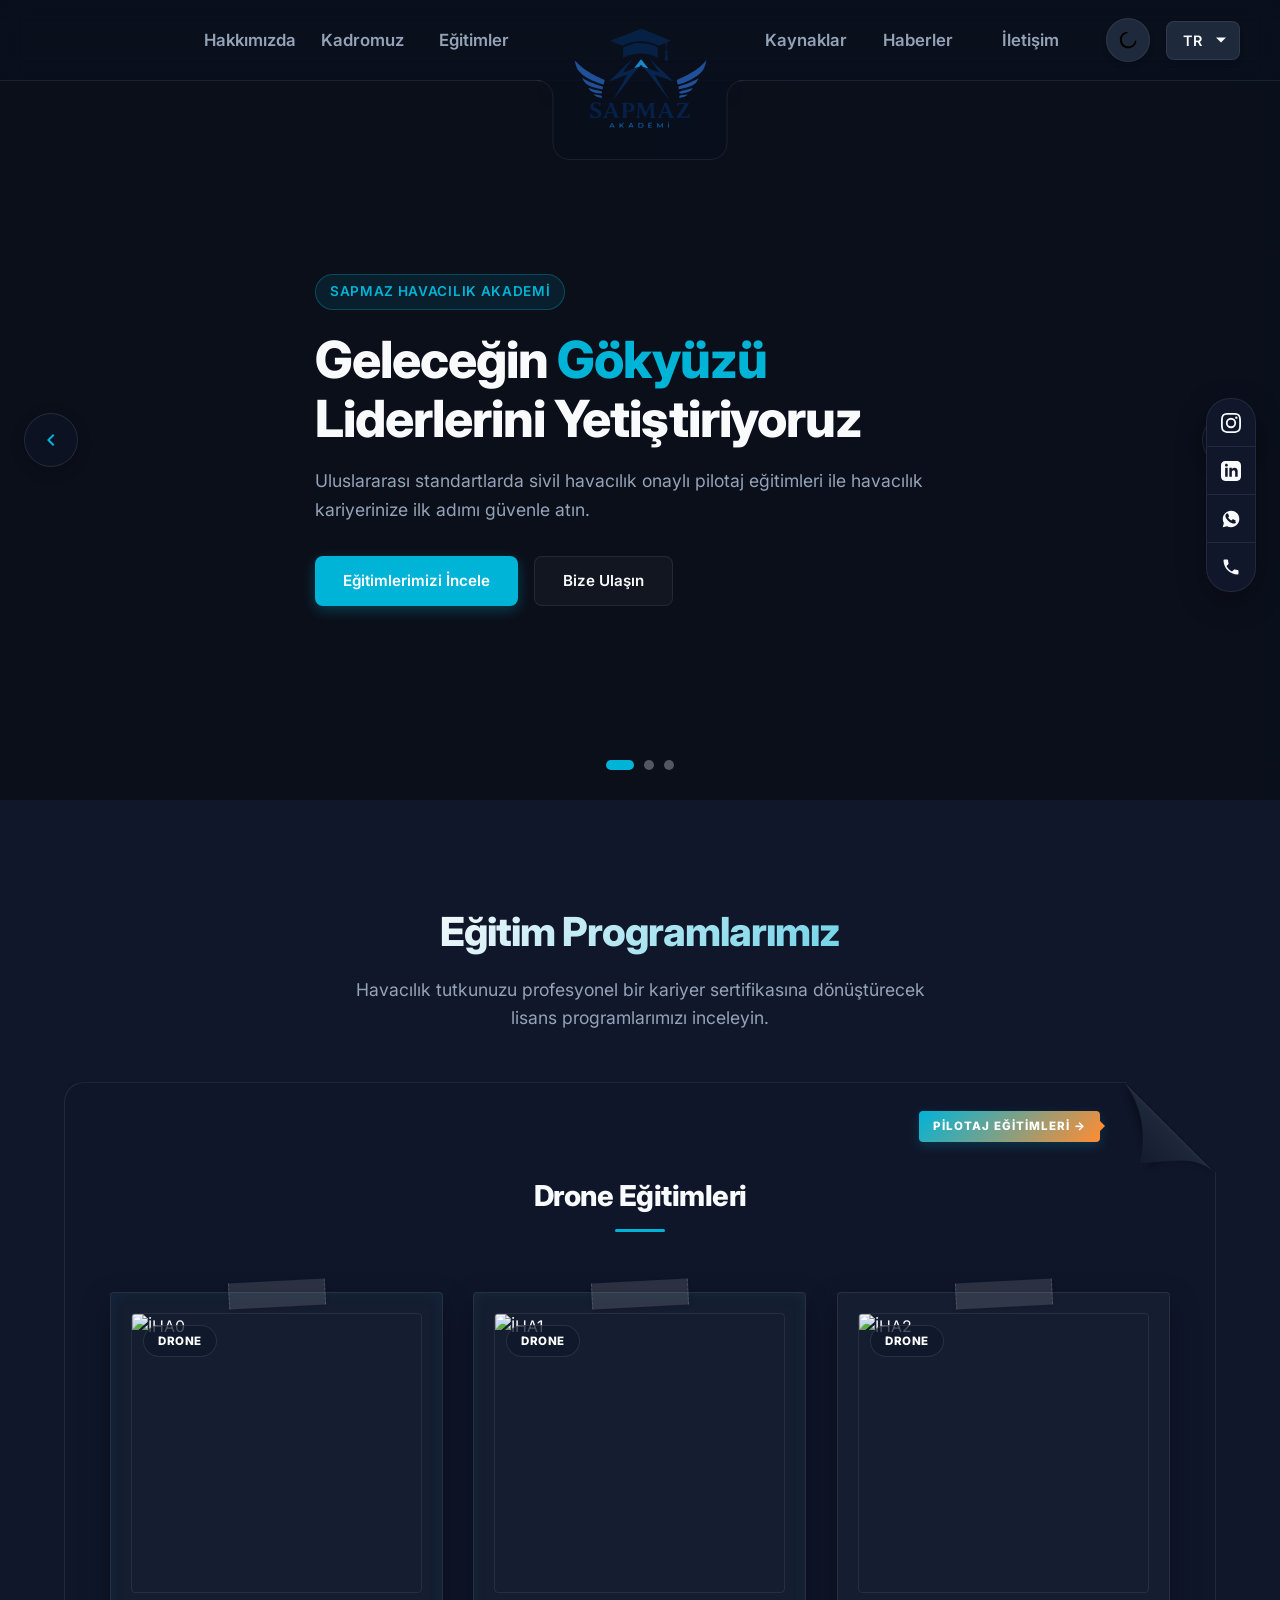
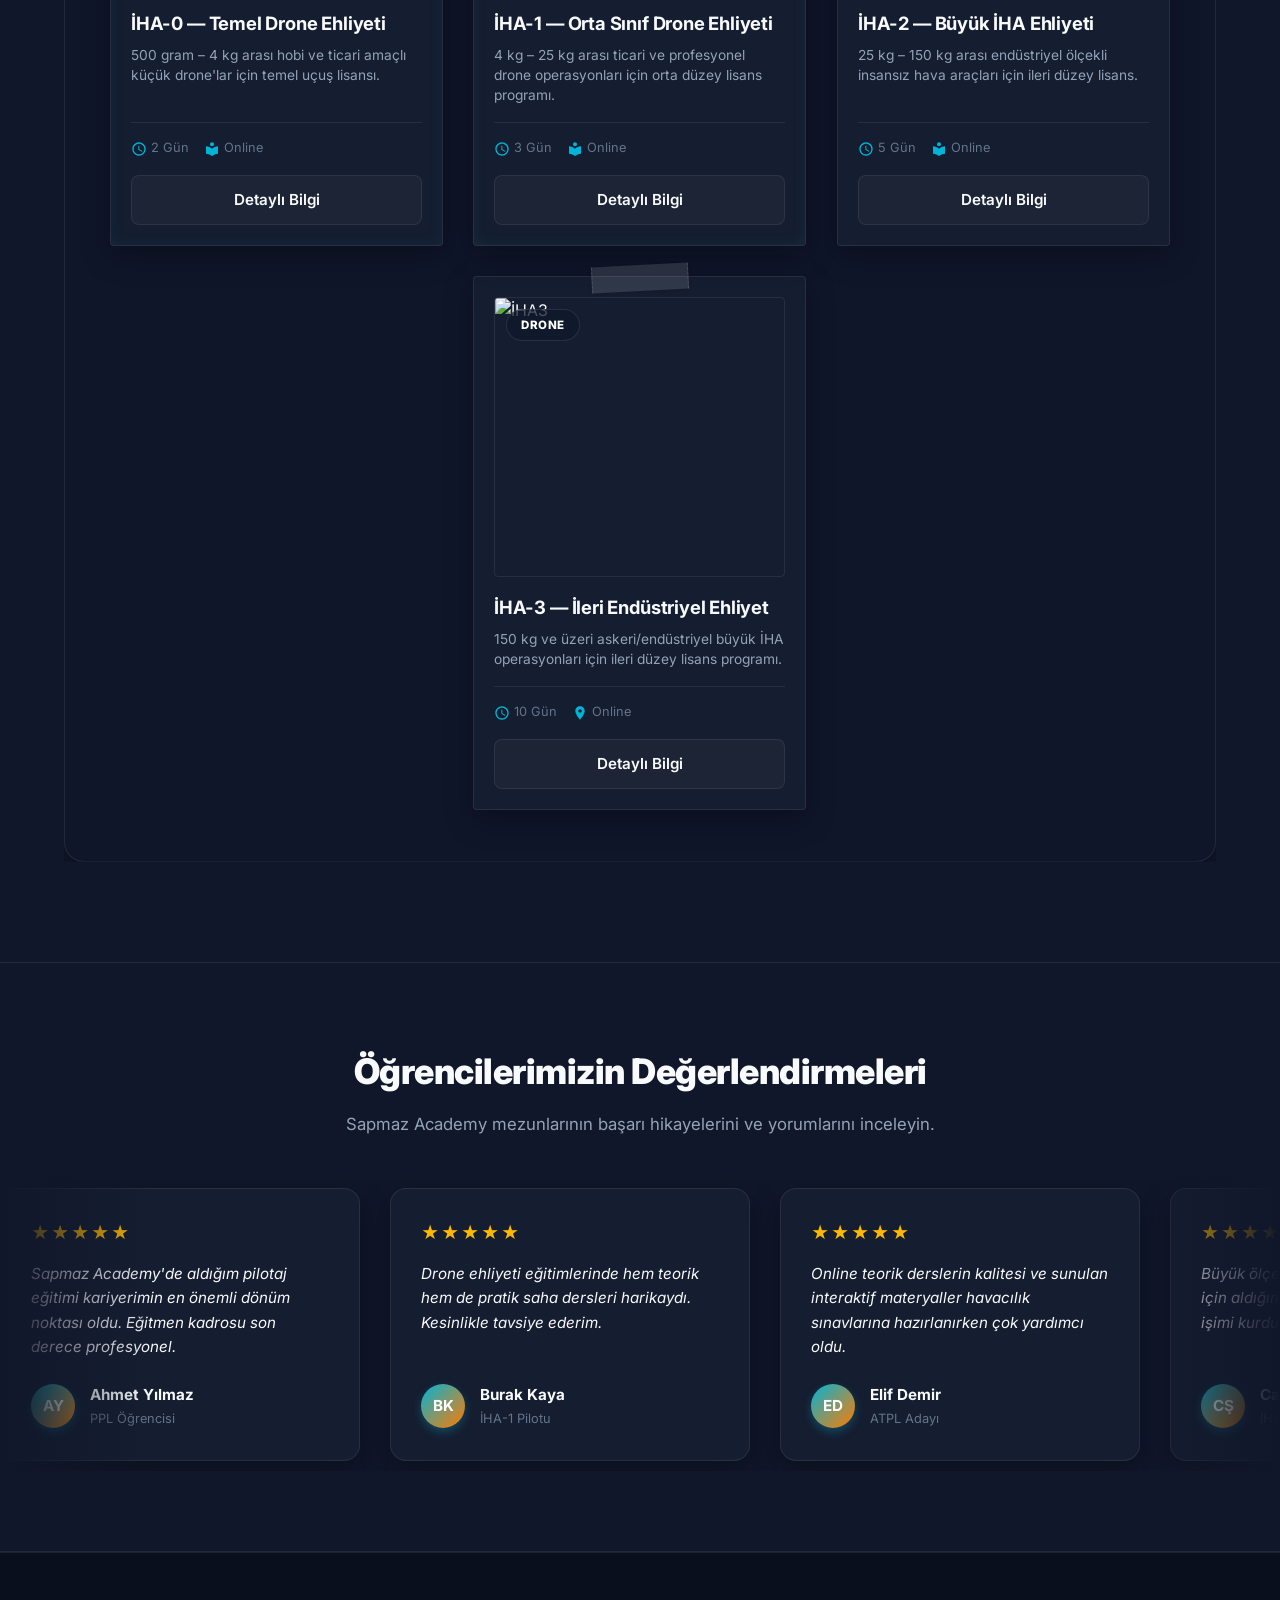
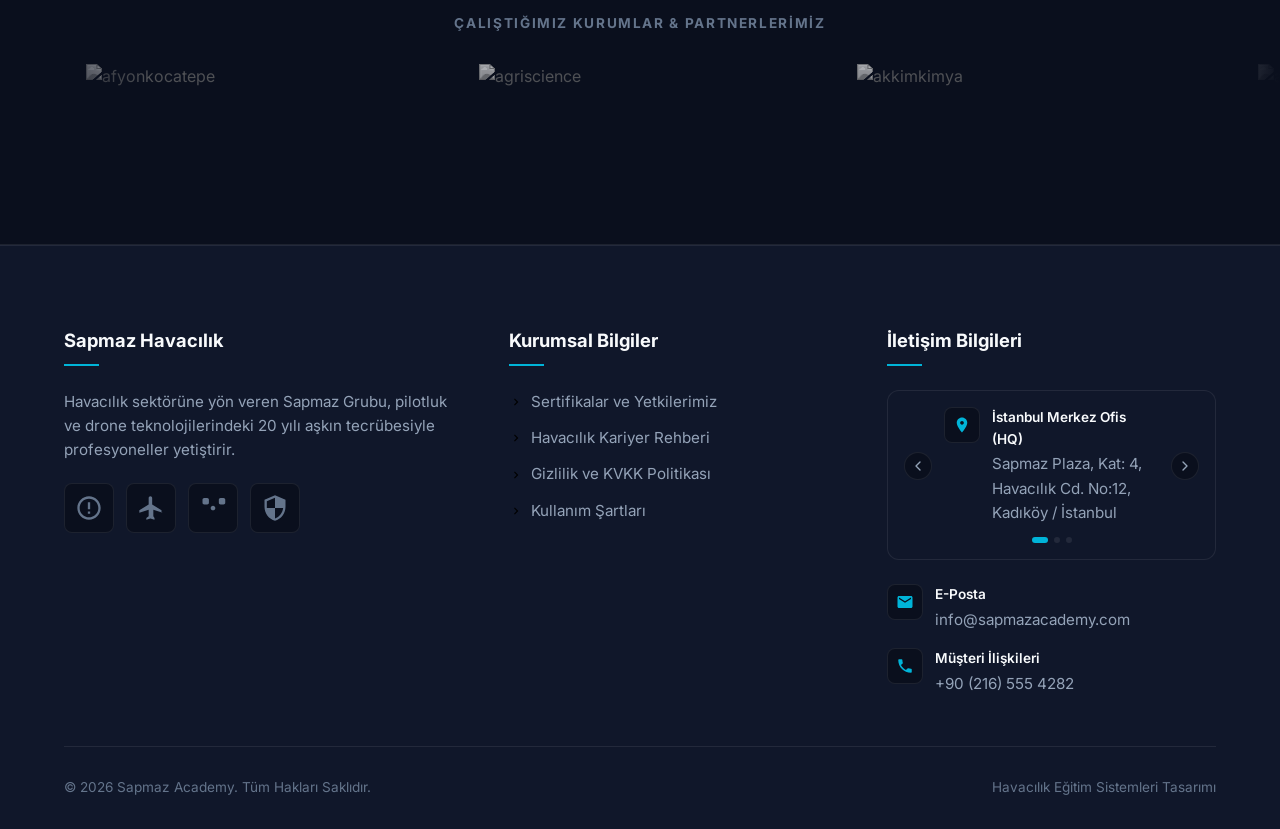
==== commit 0a152d26: "info tweaks" ====
--- a/index.html
+++ b/index.html
@@ -166,6 +166,12 @@
       <h2 class="section-title" data-i18n="courses_title">Eğitim Programlarımız</h2>
       <p class="section-subtitle" data-i18n="courses_subtitle">Havacılık tutkunuzu profesyonel bir kariyer sertifikasına
         dönüştürecek lisans programlarımızı inceleyin.</p>
+
+      <!-- Mobile Category Tabs (Visible on Mobile/Tablet only) -->
+      <div class="courses-mobile-tabs">
+        <button class="mobile-tab-btn active" id="tabDroneBtn" data-i18n="switch_drone">Drone Eğitimleri</button>
+        <button class="mobile-tab-btn" id="tabPilotajBtn" data-i18n="switch_pilotaj">Pilotaj Eğitimleri</button>
+      </div>
 
       <!-- Paper Container Backing Sheet with Page-Fold Trigger -->
       <div class="paper-container" id="paperContainer">
@@ -313,7 +319,7 @@
                   <span class="course-badge" data-i18n="courses_badge_pilotaj">Pilotaj</span>
                 </div>
                 <h3 class="course-title" data-i18n="courses_pic_title">PIC — Sorumlu Pilot Uçuşu</h3>
-                <p class="course-desc" data-i18n="courses_pic_desc">CPL lisansı ve aletli uçuş eğitimleri öncesinde tamamlanması gereken sorumlu pilot saat biriktirme programı.</p>
+                <p class="course-desc" data-i18n="courses_pic_desc">CPL lisansı ve aletli uçuş eğitimleri sürecinde veya öncesinde/sonrasında tamamlanabilen sorumlu pilot saat biriktirme programı.</p>
                 <div class="course-meta">
                   <div class="meta-item">
                     <svg viewBox="0 0 24 24">
@@ -717,42 +723,35 @@
     <h3 class="brands-container-title" data-i18n="brands_title">Çalıştığımız Kurumlar & Partnerlerimiz</h3>
     <div class="brands-wrapper">
       <div class="brands-slider" id="brandsSlider">
-        <!-- Logo 1 (SHGM style) -->
-        <div class="brand-logo" title="SHGM">
-          <svg viewBox="0 0 100 40" width="120">
-            <text x="10" y="26" font-family="'Inter', sans-serif" font-weight="900" font-size="20" fill="currentColor"
-              letter-spacing="1">SHGM</text>
-            <path d="M80 12 L92 20 L80 28 Z" fill="currentColor" />
-          </svg>
-        </div>
-        <!-- Logo 2 -->
-        <div class="brand-logo" title="Aero University">
-          <svg viewBox="0 0 100 40" width="120">
-            <text x="10" y="26" font-family="'Inter', sans-serif" font-weight="800" font-size="14"
-              fill="currentColor">AERO UNIV</text>
-            <circle cx="90" cy="20" r="6" stroke="currentColor" stroke-width="2" fill="none" />
-          </svg>
-        </div>
-        <!-- Logo 3 -->
-        <div class="brand-logo" title="Sapmaz Air">
-          <svg viewBox="0 0 100 40" width="120">
-            <text x="10" y="26" font-family="'Inter', sans-serif" font-weight="900" font-size="16" fill="currentColor"
-              font-style="italic">SAPMAZ AIR</text>
-          </svg>
-        </div>
-        <!-- Logo 4 -->
-        <div class="brand-logo" title="Aviation Tech">
-          <svg viewBox="0 0 100 40" width="120">
-            <text x="5" y="26" font-family="'Inter', sans-serif" font-weight="700" font-size="15" fill="currentColor"
-              letter-spacing="-0.5">AVIA TECH</text>
-          </svg>
-        </div>
-        <!-- Logo 5 -->
-        <div class="brand-logo" title="Skyline Cargo">
-          <svg viewBox="0 0 100 40" width="120">
-            <text x="10" y="26" font-family="'Inter', sans-serif" font-weight="900" font-size="18"
-              fill="currentColor">SKYLINE</text>
-          </svg>
+        <div class="brand-logo" title="afyonkocatepe">
+          <img src="assets/brands/afyonkocatepe.jpg" alt="afyonkocatepe" loading="lazy" />
+        </div>
+        <div class="brand-logo" title="agriscience">
+          <img src="assets/brands/agriscience.jpg" alt="agriscience" loading="lazy" />
+        </div>
+        <div class="brand-logo" title="akkimkimya">
+          <img src="assets/brands/akkimkimya.jpg" alt="akkimkimya" loading="lazy" />
+        </div>
+        <div class="brand-logo" title="altinay">
+          <img src="assets/brands/altinay.jpg" alt="altinay" loading="lazy" />
+        </div>
+        <div class="brand-logo" title="Animedya">
+          <img src="assets/brands/Animedya.jpg" alt="Animedya" loading="lazy" />
+        </div>
+        <div class="brand-logo" title="anagold">
+          <img src="assets/brands/anagold.jpg" alt="anagold" loading="lazy" />
+        </div>
+        <div class="brand-logo" title="ankarabarosu">
+          <img src="assets/brands/ankarabarosu.jpg" alt="ankarabarosu" loading="lazy" />
+        </div>
+        <div class="brand-logo" title="aybuhavuk">
+          <img src="assets/brands/aybuhavuk.jpg" alt="aybuhavuk" loading="lazy" />
+        </div>
+        <div class="brand-logo" title="AydınİlTarım">
+          <img src="assets/brands/AydınİlTarım.jpg" alt="AydınİlTarım" loading="lazy" />
+        </div>
+        <div class="brand-logo" title="Başkentelektrik">
+          <img src="assets/brands/Başkentelektrik.jpg" alt="Başkentelektrik" loading="lazy" />
         </div>
       </div>
     </div>
@@ -762,7 +761,7 @@
        FLOATING ACTIONS SIDEBAR
        ========================================== -->
   <aside class="floating-sidebar-pill">
-    <a href="https://instagram.com/#" class="floating-action-item" data-tooltip="Instagram" target="_blank"
+    <a href="https://www.instagram.com/sapmazhavacilik" class="floating-action-item" data-tooltip="Instagram" target="_blank"
       rel="noopener noreferrer">
       <!-- Instagram SVG -->
       <svg viewBox="0 0 24 24">
@@ -770,7 +769,7 @@
           d="M12 2.163c3.204 0 3.584.012 4.85.07 3.252.148 4.771 1.691 4.919 4.919.058 1.265.069 1.645.069 4.849 0 3.205-.012 3.584-.069 4.849-.149 3.225-1.664 4.771-4.919 4.919-1.266.058-1.644.07-4.85.07-3.204 0-3.584-.012-4.849-.07-3.26-.149-4.771-1.699-4.919-4.92-.058-1.265-.07-1.644-.07-4.849 0-3.204.013-3.583.07-4.849.149-3.227 1.664-4.771 4.919-4.919 1.266-.057 1.645-.069 4.849-.069zM12 0C8.741 0 8.333.014 7.053.072 2.695.272.273 2.69.073 7.051.014 8.333 0 8.741 0 12c0 3.259.014 3.668.072 4.948.2 4.358 2.618 6.78 6.98 6.98 1.281.058 1.689.072 4.948.072 3.259 0 3.668-.014 4.948-.072 4.354-.2 6.782-2.618 6.979-6.98.059-1.28.073-1.689.073-4.948 0-3.259-.014-3.667-.072-4.947-.196-4.354-2.617-6.78-6.979-6.98C15.668.014 15.259 0 12 0zm0 5.838a6.162 6.162 0 1 0 0 12.324 6.162 6.162 0 0 0 0-12.324zM12 16a4 4 0 1 1 0-8 4 4 0 0 1 0 8zm6.406-11.845a1.44 1.44 0 1 0 0 2.881 1.44 1.44 0 0 0 0-2.881z" />
       </svg>
     </a>
-    <a href="https://linkedin.com/#" class="floating-action-item" data-tooltip="LinkedIn" target="_blank"
+    <a href="https://www.linkedin.com/company/sapmaz-havac%C4%B1l%C4%B1k/" class="floating-action-item" data-tooltip="LinkedIn" target="_blank"
       rel="noopener noreferrer">
       <!-- LinkedIn SVG -->
       <svg viewBox="0 0 24 24">
@@ -778,7 +777,7 @@
           d="M19 0h-14c-2.761 0-5 2.239-5 5v14c0 2.761 2.239 5 5 5h14c2.762 0 5-2.239 5-5v-14c0-2.761-2.238-5-5-5zm-11 19h-3v-11h3v11zm-1.5-12.268c-.966 0-1.75-.79-1.75-1.764s.784-1.764 1.75-1.764 1.75.79 1.75 1.764-.783 1.764-1.75 1.764zm13.5 12.268h-3v-5.604c0-3.368-4-3.113-4 0v5.604h-3v-11h3v1.765c1.396-2.586 7-2.777 7 2.476v6.759z" />
       </svg>
     </a>
-    <a href="https://wa.me/#" class="floating-action-item" data-tooltip="WhatsApp" target="_blank"
+    <a href="https://wa.me/905495329282" class="floating-action-item" data-tooltip="WhatsApp" target="_blank"
       rel="noopener noreferrer">
       <!-- WhatsApp SVG -->
       <svg viewBox="0 0 24 24">
@@ -786,7 +785,7 @@
           d="M12.04 2c-5.46 0-9.91 4.45-9.91 9.91 0 1.75.46 3.45 1.32 4.95L2.05 22l5.25-1.38c1.45.79 3.08 1.21 4.74 1.21 5.46 0 9.91-4.45 9.91-9.91 0-2.65-1.03-5.14-2.9-7.01A9.816 9.816 0 0 0 12.04 2zm5.82 14.1c-.24.69-1.23 1.26-1.9 1.34-.58.07-1.33.15-3.86-.9-3.23-1.34-5.32-4.63-5.48-4.85-.16-.22-1.3-1.73-1.3-3.3 0-1.57.82-2.34 1.11-2.66.29-.32.65-.4.86-.4.21 0 .43 0 .61.01.19.01.44-.07.69.53.25.6.86 2.1.94 2.25.08.15.13.33.03.53-.1.2-.15.33-.3.51-.15.18-.32.4-.45.54-.15.15-.31.31-.13.62.18.31.8 1.31 1.71 2.12.91.81 1.68 1.06 1.99 1.19.31.13.49.11.67-.1.18-.21.78-.91.99-1.22.21-.31.42-.26.7-.15.28.11 1.79.84 2.1 1 .31.16.51.24.58.37.07.12.07.72-.17 1.41z" />
       </svg>
     </a>
-    <a href="tel:+#" class="floating-action-item" data-tooltip="Telefon" data-i18n-tooltip="tooltip_phone">
+    <a href="tel:08505329282" class="floating-action-item" data-tooltip="Telefon" data-i18n-tooltip="tooltip_phone">
       <!-- Phone SVG -->
       <svg viewBox="0 0 24 24">
         <path
@@ -871,37 +870,60 @@
         <div class="footer-col" id="news">
           <h3 class="footer-title" data-i18n="footer_title_contact">İletişim Bilgileri</h3>
           <div class="footer-contact">
-            <div class="contact-item">
-              <div class="contact-item-icon">
-                <svg viewBox="0 0 24 24">
-                  <path d="M12 2C8.13 2 5 5.13 5 9c0 5.25 7 13 7 13s7-7.75 7-13c0-3.87-3.13-7-7-7zm0 9.5c-1.38 0-2.5-1.12-2.5-2.5s1.12-2.5 2.5-2.5 2.5 1.12 2.5 2.5-1.12 2.5-2.5 2.5z" />
-                </svg>
-              </div>
-              <div class="contact-text">
-                <div class="contact-text-title" data-i18n="footer_addr1_label">İstanbul Merkez Ofis (HQ)</div>
-                <div class="contact-text-body">Sapmaz Plaza, Kat: 4, Havacılık Cd. No:12, Kadıköy / İstanbul</div>
-              </div>
-            </div>
-            <div class="contact-item">
-              <div class="contact-item-icon">
-                <svg viewBox="0 0 24 24">
-                  <path d="M12 2C8.13 2 5 5.13 5 9c0 5.25 7 13 7 13s7-7.75 7-13c0-3.87-3.13-7-7-7zm0 9.5c-1.38 0-2.5-1.12-2.5-2.5s1.12-2.5 2.5-2.5 2.5 1.12 2.5 2.5-1.12 2.5-2.5 2.5z" />
-                </svg>
-              </div>
-              <div class="contact-text">
-                <div class="contact-text-title" data-i18n="footer_addr2_label">Ankara Şube</div>
-                <div class="contact-text-body">Teknopark Ankara, Blok A, Kat: 2, İvedik / Ankara</div>
-              </div>
-            </div>
-            <div class="contact-item">
-              <div class="contact-item-icon">
-                <svg viewBox="0 0 24 24">
-                  <path d="M12 2C8.13 2 5 5.13 5 9c0 5.25 7 13 7 13s7-7.75 7-13c0-3.87-3.13-7-7-7zm0 9.5c-1.38 0-2.5-1.12-2.5-2.5s1.12-2.5 2.5-2.5 2.5 1.12 2.5 2.5-1.12 2.5-2.5 2.5z" />
-                </svg>
-              </div>
-              <div class="contact-text">
-                <div class="contact-text-title" data-i18n="footer_addr3_label">Eskişehir Hangar</div>
-                <div class="contact-text-body">Hasan Polatkan Havalimanı, Hangar No: 4, Eskişehir</div>
+            <div class="address-scroller-container">
+              <div class="address-scroller-wrapper">
+                <button class="scroller-btn scroller-btn-prev" aria-label="Previous Address">
+                  <svg viewBox="0 0 24 24"><polyline points="15 18 9 12 15 6"></polyline></svg>
+                </button>
+                <div class="address-scroller-content">
+                  <div class="address-slide active">
+                    <div class="contact-item">
+                      <div class="contact-item-icon">
+                        <svg viewBox="0 0 24 24">
+                          <path d="M12 2C8.13 2 5 5.13 5 9c0 5.25 7 13 7 13s7-7.75 7-13c0-3.87-3.13-7-7-7zm0 9.5c-1.38 0-2.5-1.12-2.5-2.5s1.12-2.5 2.5-2.5 2.5 1.12 2.5 2.5-1.12 2.5-2.5 2.5z" />
+                        </svg>
+                      </div>
+                      <div class="contact-text">
+                        <div class="contact-text-title" data-i18n="footer_addr1_label">İstanbul Merkez Ofis (HQ)</div>
+                        <div class="contact-text-body">Sapmaz Plaza, Kat: 4, Havacılık Cd. No:12, Kadıköy / İstanbul</div>
+                      </div>
+                    </div>
+                  </div>
+                  <div class="address-slide">
+                    <div class="contact-item">
+                      <div class="contact-item-icon">
+                        <svg viewBox="0 0 24 24">
+                          <path d="M12 2C8.13 2 5 5.13 5 9c0 5.25 7 13 7 13s7-7.75 7-13c0-3.87-3.13-7-7-7zm0 9.5c-1.38 0-2.5-1.12-2.5-2.5s1.12-2.5 2.5-2.5 2.5 1.12 2.5 2.5-1.12 2.5-2.5 2.5z" />
+                        </svg>
+                      </div>
+                      <div class="contact-text">
+                        <div class="contact-text-title" data-i18n="footer_addr2_label">Ankara Şube</div>
+                        <div class="contact-text-body">Teknopark Ankara, Blok A, Kat: 2, İvedik / Ankara</div>
+                      </div>
+                    </div>
+                  </div>
+                  <div class="address-slide">
+                    <div class="contact-item">
+                      <div class="contact-item-icon">
+                        <svg viewBox="0 0 24 24">
+                          <path d="M12 2C8.13 2 5 5.13 5 9c0 5.25 7 13 7 13s7-7.75 7-13c0-3.87-3.13-7-7-7zm0 9.5c-1.38 0-2.5-1.12-2.5-2.5s1.12-2.5 2.5-2.5 2.5 1.12 2.5 2.5-1.12 2.5-2.5 2.5z" />
+                        </svg>
+                      </div>
+                      <div class="contact-text">
+                        <div class="contact-text-title" data-i18n="footer_addr3_label">Eskişehir Hangar</div>
+                        <div class="contact-text-body">Hasan Polatkan Havalimanı, Hangar No: 4, Eskişehir</div>
+                      </div>
+                    </div>
+                  </div>
+                </div>
+                <button class="scroller-btn scroller-btn-next" aria-label="Next Address">
+                  <svg viewBox="0 0 24 24"><polyline points="9 18 15 12 9 6"></polyline></svg>
+                </button>
+              </div>
+              <div class="address-scroller-dots">
+                <span class="dot active"></span>
+                <span class="dot"></span>
+                <span class="dot"></span>
               </div>
             </div>
             <div class="contact-item">
@@ -926,6 +948,63 @@
                 <div class="contact-text-body">+90 (216) 555 4282</div>
               </div>
             </div>
+            <script>
+              (function() {
+                const container = document.currentScript ? document.currentScript.parentElement : document.querySelector('.footer-contact');
+                if (!container) return;
+                
+                const slides = container.querySelectorAll('.address-slide');
+                const dots = container.querySelectorAll('.address-scroller-dots .dot');
+                const prevBtn = container.querySelector('.scroller-btn-prev');
+                const nextBtn = container.querySelector('.scroller-btn-next');
+                let currentSlide = 0;
+                
+                function showSlide(index) {
+                  if (slides.length === 0) return;
+                  if (index >= slides.length) currentSlide = 0;
+                  else if (index < 0) currentSlide = slides.length - 1;
+                  else currentSlide = index;
+                  
+                  slides.forEach((slide, i) => {
+                    if (i === currentSlide) {
+                      slide.classList.add('active');
+                    } else {
+                      slide.classList.remove('active');
+                    }
+                  });
+                  
+                  dots.forEach((dot, i) => {
+                    if (i === currentSlide) {
+                      dot.classList.add('active');
+                    } else {
+                      dot.classList.remove('active');
+                    }
+                  });
+                }
+                
+                if (prevBtn) {
+                  prevBtn.addEventListener('click', function(e) {
+                    e.preventDefault();
+                    showSlide(currentSlide - 1);
+                  });
+                }
+                if (nextBtn) {
+                  nextBtn.addEventListener('click', function(e) {
+                    e.preventDefault();
+                    showSlide(currentSlide + 1);
+                  });
+                }
+                
+                dots.forEach((dot, i) => {
+                  dot.addEventListener('click', function(e) {
+                    e.preventDefault();
+                    showSlide(i);
+                  });
+                });
+
+                showSlide(0);
+              })();
+            </script>
           </div>
         </div>
 
--- a/styles.min.css
+++ b/styles.min.css
@@ -1 +1,5817 @@
-@import url('https://fonts.googleapis.com/css2?family=Inter:wght@300;400;500;600;700;800&family=Outfit:wght@400;500;600;700;800&display=swap');:root{--bg-primary:#0a0f1d;--bg-secondary:#10172a;--bg-navbar:rgba(10,15,29,0.8);--text-primary:#f8fafc;--text-secondary:#94a3b8;--text-muted:#64748b;--accent:#00b4d8;--accent-rgb:0,180,216;--accent-hover:#90e0ef;--card-bg:rgba(30,41,59,0.4);--card-hover-bg:rgba(30,41,59,0.7);--border-color:rgba(255,255,255,0.08);--border-hover:rgba(var(--accent-rgb),0.4);--card-shadow:0 10px 30px rgba(0,0,0,0.3);--card-hover-shadow:0 15px 35px rgba(var(--accent-rgb),0.15);--input-bg:rgba(16,23,42,0.6);--scrollbar-thumb:#1e293b;--toggle-btn-bg:#1e293b;--toggle-sun-color:#ffb703;--toggle-moon-color:#e2e8f0;--transition-speed:0.4s;--font-family:'Inter',-apple-system,BlinkMacSystemFont,"Segoe UI",Roboto,sans-serif;--glow-color:rgba(var(--accent-rgb),0.2);--paper-bg:rgba(16,23,42,0.45);--paper-border:rgba(255,255,255,0.08);--paper-shadow:0 20px 40px rgba(0,0,0,0.35);--fold-bg:#10172a;--fold-size:90px;--whatsapp-color:#25d366;--whatsapp-bg:rgba(37,211,102,0.1);--instagram-color:#e1306c;--success-color:#10b981;--success-bg:rgba(16,185,129,0.1);--text-overlay-primary:#ffffff;--text-overlay-secondary:#cbd5e1}body.light-mode{--bg-primary:#f4f6f9;--bg-secondary:#ffffff;--bg-navbar:rgba(244,246,249,0.85);--text-primary:#0f172a;--text-secondary:#475569;--text-muted:#94a3b8;--accent:#0077b6;--accent-rgb:0,119,182;--accent-hover:#0096c7;--card-bg:rgba(255,255,255,0.8);--card-hover-bg:#ffffff;--border-color:rgba(15,23,42,0.08);--border-hover:rgba(var(--accent-rgb),0.3);--card-shadow:0 10px 30px rgba(15,23,42,0.05);--card-hover-shadow:0 15px 35px rgba(var(--accent-rgb),0.1);--input-bg:#f8fafc;--scrollbar-thumb:#cbd5e1;--toggle-btn-bg:#e2e8f0;--glow-color:rgba(var(--accent-rgb),0.1);--paper-bg:#fdfcf7;--paper-border:rgba(15,23,42,0.08);--paper-shadow:0 20px 45px rgba(15,23,42,0.06);--fold-bg:#ffffff}*{margin:0;padding:0;box-sizing:border-box}html{scroll-behavior:smooth}body{font-family:var(--font-family);background-color:var(--bg-primary);color:var(--text-primary);line-height:1.6;overflow-x:hidden;transition:background-color var(--transition-speed),color var(--transition-speed)}::-webkit-scrollbar{width:10px}::-webkit-scrollbar-track{background:var(--bg-primary)}::-webkit-scrollbar-thumb{background:var(--scrollbar-thumb);border-radius:5px}::-webkit-scrollbar-thumb:hover{background:var(--accent)}a{text-decoration:none;color:inherit;transition:all 0.3s ease}ul{list-style:none}button,select{font-family:var(--font-family);cursor:pointer;border:none;background:none;outline:none;transition:all 0.3s ease}img{max-width:100%;height:auto}.container{max-width:1200px;margin:0 auto;padding:0 24px;position:relative}section{padding:100px 0;position:relative}.section-title{text-align:center;font-size:2.5rem;font-weight:800;margin-bottom:12px;letter-spacing:-0.025em;background:linear-gradient(135deg,var(--text-primary) 30%,var(--accent) 100%);-webkit-background-clip:text;-webkit-text-fill-color:transparent}.section-subtitle{text-align:center;color:var(--text-secondary);font-size:1.1rem;max-width:600px;margin:0 auto 50px auto;font-weight:400}.btn{display:inline-flex;align-items:center;justify-content:center;gap:8px;padding:12px 28px;border-radius:8px;font-weight:600;font-size:0.95rem;transition:all 0.3s cubic-bezier(0.4,0,0.2,1)}.btn-primary{background:var(--accent);color:#ffffff;box-shadow:0 4px 14px rgba(var(--accent-rgb),0.3)}.btn-primary:hover{background:var(--accent-hover);transform:translateY(-2px);box-shadow:0 6px 20px rgba(var(--accent-rgb),0.5),0 0 15px var(--glow-color)}.btn-secondary{border:1px solid var(--border-color);color:var(--text-primary);background:rgba(255,255,255,0.03)}.btn-secondary:hover{border-color:var(--accent);background:rgba(var(--accent-rgb),0.05);color:var(--accent);transform:translateY(-2px)}.header{position:fixed;top:0;left:0;width:100%;z-index:1000;background:var(--bg-navbar);backdrop-filter:blur(12px);-webkit-backdrop-filter:blur(12px);border-bottom:1px solid var(--border-color);transition:background var(--transition-speed),border-color var(--transition-speed)}.navbar{display:flex;justify-content:center;align-items:center;height:80px;position:relative}.logo-square{width:154px;height:135px;display:flex;align-items:center;justify-content:center;position:absolute;left:50%;transform:translateX(-50%);top:10px;z-index:1005}.logo-square::before{content:'';position:absolute;top:70px;left:50%;transform:translateX(-50%);width:206px;height:80px;background-image:url('data:image/svg+xml;utf8,<svg width="206" height="80" viewBox="0 0 206 80" xmlns="http://www.w3.org/2000/svg"><path d="M 0,0 A 16,16 0 0,1 16,16 L 16,64 A 16,16 0 0,0 32,80 L 174,80 A 16,16 0 0,0 190,64 L 190,16 A 16,16 0 0,1 206,0 Z" fill="rgb(10,15,29)" fill-opacity="0.85" /><path d="M 0,0.5 A 16,16 0 0,1 16,16.5 L 16,63.5 A 16,16 0 0,0 32,79.5 L 174,79.5 A 16,16 0 0,0 190,63.5 L 190,16.5 A 16,16 0 0,1 206,0.5" fill="none" stroke="white" stroke-opacity="0.08" stroke-width="1" /></svg>');background-size:contain;background-repeat:no-repeat;backdrop-filter:blur(12px);-webkit-backdrop-filter:blur(12px);z-index:-1}.logo-square::after{display:none}body.light-mode .logo-square::before{background-image:url('data:image/svg+xml;utf8,<svg width="206" height="80" viewBox="0 0 206 80" xmlns="http://www.w3.org/2000/svg"><path d="M 0,0 A 16,16 0 0,1 16,16 L 16,64 A 16,16 0 0,0 32,80 L 174,80 A 16,16 0 0,0 190,64 L 190,16 A 16,16 0 0,1 206,0 Z" fill="rgb(244,246,249)" fill-opacity="0.85" /><path d="M 0,0.5 A 16,16 0 0,1 16,16.5 L 16,63.5 A 16,16 0 0,0 32,79.5 L 174,79.5 A 16,16 0 0,0 190,63.5 L 190,16.5 A 16,16 0 0,1 206,0.5" fill="none" stroke="rgb(15,23,42)" stroke-opacity="0.08" stroke-width="1" /></svg>');}.logo-square:hover img,.logo-square:hover svg{transform:scale(1.05)}.logo-square img,.logo-square svg{width:100%;height:100%;object-fit:contain;position:relative;z-index:2;transition:transform 0.3s ease}.nav-menu{display:grid;grid-template-columns:1fr 1fr 1fr 220px 1fr 1fr 1fr;width:100%;max-width:950px;margin:0 auto;align-items:center}.nav-link{font-size:1.05rem;font-weight:600;color:var(--text-secondary);position:relative;padding:8px 0;justify-self:center}.nav-link:hover,.nav-link.active{color:var(--accent)}.nav-link::after{content:'';position:absolute;bottom:0;left:0;width:0;height:2px;background-color:var(--accent);transition:width 0.3s ease}.nav-link:hover::after,.nav-link.active::after{width:100%}.nav-link:nth-child(4){grid-column:5}.nav-controls{display:flex;align-items:center;gap:16px;position:absolute;right:0;top:50%;transform:translateY(-50%)}.theme-toggle-btn{width:44px;height:44px;border-radius:50%;background:var(--toggle-btn-bg);color:var(--text-primary);display:flex;align-items:center;justify-content:center;border:1px solid var(--border-color);box-shadow:0 4px 6px rgba(0,0,0,0.05);font-size:1.2rem;transition:all 0.3s ease}.theme-toggle-btn:hover{transform:scale(1.08) rotate(15deg);border-color:var(--accent);box-shadow:0 0 10px var(--glow-color)}.theme-toggle-btn .sun-icon{display:none;color:var(--toggle-sun-color)}.theme-toggle-btn .moon-icon{display:block;color:var(--toggle-moon-color)}body.light-mode .theme-toggle-btn .sun-icon{display:block}body.light-mode .theme-toggle-btn .moon-icon{display:none}.lang-dropdown{position:relative}.lang-select{appearance:none;-webkit-appearance:none;background-color:var(--toggle-btn-bg);border:1px solid var(--border-color);color:var(--text-primary);padding:10px 36px 10px 16px;border-radius:8px;font-size:0.9rem;font-weight:600;cursor:pointer;outline:none;transition:all 0.3s ease;box-shadow:0 4px 6px rgba(0,0,0,0.05)}.lang-select:hover,.lang-select:focus{border-color:var(--accent);box-shadow:0 0 10px var(--glow-color)}.lang-dropdown::after{content:'';position:absolute;right:14px;top:50%;transform:translateY(-50%);width:0;height:0;border-left:5px solid transparent;border-right:5px solid transparent;border-top:5px solid var(--text-primary);pointer-events:none;transition:transform 0.3s ease}.lang-select:focus+.lang-dropdown::after{transform:translateY(-50%) rotate(180deg)}.hamburger{display:none;flex-direction:column;justify-content:space-between;width:26px;height:18px;cursor:pointer}.hamburger span{width:100%;height:2px;background-color:var(--text-primary);border-radius:2px;transition:all 0.3s ease}.hero-section{position:relative;height:80vh;min-height:550px;width:100%;overflow:hidden;padding:0;margin-top:80px}.hero-slider{width:100%;height:100%;position:relative}.hero-slide{position:absolute;top:0;left:0;width:100%;height:100%;opacity:0;z-index:1;transition:opacity 0.8s ease-in-out,transform 0.8s ease-in-out;transform:scale(1.03);display:flex;align-items:center}.hero-slide.active{opacity:1;z-index:2;transform:scale(1)}.slide-bg{position:absolute;inset:0;background-size:cover;background-position:center;z-index:1}.slide-bg::after{content:'';position:absolute;inset:0;background:linear-gradient(to right,rgba(11,15,25,0.95) 0%,rgba(11,15,25,0.8) 40%,rgba(11,15,25,0.3) 100%);z-index:2}body.light-mode .slide-bg::after{background:linear-gradient(to right,rgba(244,246,249,0.95) 0%,rgba(244,246,249,0.85) 45%,rgba(244,246,249,0.3) 100%)}.hero-content{position:relative;z-index:3;max-width:650px;color:var(--text-primary);transform:translateY(20px);opacity:0;transition:all 0.8s cubic-bezier(0.16,1,0.3,1) 0.3s}.hero-slide.active .hero-content{transform:translateY(0);opacity:1}.hero-badge{display:inline-flex;align-items:center;gap:6px;padding:6px 14px;background:rgba(var(--accent-rgb),0.1);border:1px solid rgba(var(--accent-rgb),0.3);color:var(--accent);border-radius:30px;font-size:0.85rem;font-weight:600;margin-bottom:20px;letter-spacing:0.05em;text-transform:uppercase}.hero-title{font-size:3.2rem;font-weight:800;line-height:1.15;margin-bottom:20px;letter-spacing:-0.02em}.hero-title span{color:var(--accent)}.hero-desc{font-size:1.1rem;color:var(--text-secondary);margin-bottom:32px;font-weight:400}.hero-ctas{display:flex;gap:16px}.slider-arrow{position:absolute;top:50%;transform:translateY(-50%);width:54px;height:54px;border-radius:50%;background:rgba(15,23,42,0.55);border:1px solid rgba(255,255,255,0.1);color:var(--accent);display:flex;align-items:center;justify-content:center;z-index:5;backdrop-filter:blur(8px);-webkit-backdrop-filter:blur(8px);box-shadow:0 4px 15px rgba(0,0,0,0.2);transition:all 0.3s cubic-bezier(0.16,1,0.3,1)}body.light-mode .slider-arrow{background:rgba(255,255,255,0.75);border:1px solid rgba(0,0,0,0.08)}.slider-arrow:hover{background:var(--accent);border-color:var(--accent);color:#ffffff;transform:translateY(-50%) scale(1.08);box-shadow:0 6px 15px rgba(0,0,0,0.25),0 0 10px rgba(var(--accent-rgb),0.15)}body.light-mode .slider-arrow:hover{background:var(--accent);border-color:var(--accent);color:#ffffff}.slider-arrow svg{width:24px;height:24px;fill:currentColor}.slider-arrow-prev{left:24px}.slider-arrow-next{right:24px}.slider-dots{position:absolute;bottom:30px;left:50%;transform:translateX(-50%);display:flex;gap:10px;z-index:5}.slider-dot{width:10px;height:10px;border-radius:50%;background:rgba(255,255,255,0.3);cursor:pointer;transition:all 0.3s ease}body.light-mode .slider-dot{background:rgba(15,23,42,0.2)}.slider-dot.active{background:var(--accent);width:28px;border-radius:5px}body.light-mode .slider-dot.active{background:var(--accent);width:28px;border-radius:5px}.courses-section{background-color:var(--bg-secondary);transition:background-color var(--transition-speed)}.paper-container{position:relative;background:var(--paper-bg);border:1px solid var(--paper-border);border-radius:20px;padding:80px 40px 40px 40px;box-shadow:var(--paper-shadow);clip-path:polygon(0 0,calc(100% - var(--fold-size)) 0,100% var(--fold-size),100% 100%,0 100%);transition:background 0.4s ease,border-color 0.4s ease,box-shadow 0.4s ease;margin-top:40px}.standard-card{position:relative;background:var(--paper-bg);border:1px solid var(--paper-border);border-radius:20px;box-shadow:var(--paper-shadow);transition:background 0.4s ease,border-color 0.4s ease,box-shadow 0.4s ease}body.light-mode .standard-card{background:var(--bg-secondary);border-color:var(--border-color)}.page-fold{position:absolute;top:0;right:0;width:90px;height:90px;cursor:pointer;z-index:10;overflow:visible}.page-fold-svg{width:100%;height:100%;overflow:visible;display:block}.fold-shadow-path{pointer-events:none;transition:transform 0.4s cubic-bezier(0.25,1,0.5,1);transform-origin:0% 0%}.fold-flap-path{fill:url(#foldCurlGradDark);transition:transform 0.4s cubic-bezier(0.25,1,0.5,1),fill 0.4s ease;transform-origin:0% 90px}body.light-mode .fold-flap-path{fill:url(#foldCurlGradLight)}.page-fold:hover .fold-flap-path{transform:rotate(-4deg) translate(-2px,3px) scale(1.03)}.page-fold:hover .fold-shadow-path{transform:translate(-1px,2px) scaleY(1.05)}.page-fold-badge{position:absolute;top:28px;right:115px;background:linear-gradient(135deg,var(--accent) 0%,#ff8c33 100%);color:#ffffff;padding:6px 14px;font-size:0.72rem;font-weight:800;letter-spacing:1px;text-transform:uppercase;border-radius:4px;pointer-events:none;white-space:nowrap;animation:badgeSlide 1.8s infinite ease-in-out;z-index:5;box-shadow:0 4px 12px rgba(var(--accent-rgb),0.2)}.page-fold-badge::after{content:'';position:absolute;top:50%;right:-5px;transform:translateY(-50%);width:0;height:0;border-top:5px solid transparent;border-bottom:5px solid transparent;border-left:5px solid #ff8c33}@keyframes badgeSlide{0%,100%{transform:translateX(0)}50%{transform:translateX(6px)}}.course-carousel-wrapper{position:relative;width:100%}.course-track{width:100%}.course-panel{width:100%;display:none;flex-wrap:wrap;justify-content:center;gap:30px;padding:10px 5px}.course-panel.active{display:flex}.panel-category-title{width:100%;text-align:center;font-size:1.8rem;font-weight:800;margin-bottom:30px;color:var(--text-primary);letter-spacing:-0.5px;position:relative}.course-panel .course-card{width:calc((100% - 60px) / 3);box-sizing:border-box}.panel-category-title::after{content:'';display:block;width:50px;height:3px;background:var(--accent);margin:10px auto 0 auto;border-radius:2px}.paper-container.turning-page{animation:pagePeelDiagonal 1.0s cubic-bezier(0.645,0.045,0.355,1) forwards}@keyframes pagePeelDiagonal{0%{clip-path:polygon(0 0,calc(100% - var(--fold-size)) 0,100% var(--fold-size),100% 100%,0 100%)}49.9%{clip-path:polygon(0 0,0 0,0 100%,100% 100%,0 100%)}50%{clip-path:polygon(0 0,0 0,0 100%,100% 100%,0 100%)}100%{clip-path:polygon(0 0,calc(100% - var(--fold-size)) 0,100% var(--fold-size),100% 100%,0 100%)}}.paper-container.turning-page .page-fold{animation:foldPeelDiagonal 1.0s cubic-bezier(0.645,0.045,0.355,1) forwards}@keyframes foldPeelDiagonal{0%{transform:translate(0,0) scale(1) rotate(0deg)}49.9%{transform:translate(calc(-1 * var(--container-w) + var(--fold-size)),calc(var(--container-h) - var(--fold-size))) scale(1.2) rotate(-16deg)}50%{transform:translate(calc(-1 * var(--container-w) + var(--fold-size)),calc(var(--container-h) - var(--fold-size))) scale(1.2) rotate(16deg)}100%{transform:translate(0,0) scale(1) rotate(0deg)}}.course-card{background:var(--card-bg);border:1px solid var(--border-color);border-radius:4px;padding:20px;display:flex;flex-direction:column;position:relative;transition:all 0.4s cubic-bezier(0.16,1,0.3,1);box-shadow:var(--card-shadow);transform-style:preserve-3d;transform:perspective(1000px)}.course-img-wrapper{margin:0 0 16px 0;height:280px;overflow:hidden;border-radius:4px;position:relative;border:1px solid var(--border-color)}body.light-mode .course-img-wrapper{border:1px solid rgba(0,0,0,0.08)}.course-card-img{width:100%;height:100%;object-fit:cover;transition:transform 0.4s ease}.course-card:hover .course-card-img{transform:scale(1.05)}.course-panel .course-card:nth-child(1){transform:rotate(0deg) perspective(1000px)}.course-panel .course-card:nth-child(2){transform:rotate(0deg) perspective(1000px)}.course-panel .course-card:nth-child(3){transform:rotate(0deg) perspective(1000px)}body.light-mode .course-panel .course-card:nth-child(1){background:#f0f9ff;border-color:rgba(186,230,253,0.4)}body.light-mode .course-panel .course-card:nth-child(2){background:#eff6ff;border-color:rgba(191,219,254,0.4)}body.light-mode .course-panel .course-card:nth-child(3){background:#f0fdfa;border-color:rgba(153,246,228,0.4)}.course-panel .course-card:nth-child(1){box-shadow:0 10px 30px rgba(0,0,0,0.3),inset 0 0 15px rgba(56,189,248,0.08)}.course-panel .course-card:nth-child(2){box-shadow:0 10px 30px rgba(0,0,0,0.3),inset 0 0 15px rgba(var(--accent-rgb),0.08)}.course-panel .course-card:nth-child(3){box-shadow:0 10px 30px rgba(0,0,0,0.3),inset 0 0 15px rgba(45,212,191,0.08)}.course-card:hover{transform:rotate(0deg) translateY(-12px) scale(1.03) perspective(1000px) !important;box-shadow:0 22px 45px rgba(0,0,0,0.25);border-color:var(--accent)}body:not(.light-mode) .course-panel .course-card:nth-child(1):hover{box-shadow:0 20px 40px rgba(56,189,248,0.25);border-color:rgba(56,189,248,0.4)}body:not(.light-mode) .course-panel .course-card:nth-child(2):hover{box-shadow:0 20px 40px rgba(var(--accent-rgb),0.25);border-color:rgba(var(--accent-rgb),0.4)}body:not(.light-mode) .course-panel .course-card:nth-child(3):hover{box-shadow:0 20px 40px rgba(45,212,191,0.25);border-color:rgba(45,212,191,0.4)}.course-card::before{content:'';position:absolute;top:-12px;left:50%;transform:translateX(-50%) rotate(-3deg);width:95px;height:26px;background:rgba(255,255,255,0.12);border-left:1px dashed rgba(255,255,255,0.15);border-right:1px dashed rgba(255,255,255,0.15);box-shadow:0 2px 4px rgba(0,0,0,0.1);z-index:10;transition:all 0.3s ease}body.light-mode .course-card::before{background:rgba(15,23,42,0.08);border-left:1px dashed rgba(0,0,0,0.1);border-right:1px dashed rgba(0,0,0,0.1)}.course-card:hover::before{transform:translateX(-50%) rotate(0deg) translateY(-2px);opacity:0.9}.card-header{position:absolute;top:32px;left:32px;right:32px;display:flex;justify-content:space-between;align-items:center;margin-bottom:0;z-index:5;pointer-events:none}.course-badge{font-size:0.72rem;font-weight:800;padding:6px 14px;border-radius:20px;background:rgba(15,23,42,0.75);backdrop-filter:blur(4px);-webkit-backdrop-filter:blur(4px);border:1px solid rgba(255,255,255,0.1);color:#ffffff;text-transform:uppercase;letter-spacing:0.5px;pointer-events:auto}body.light-mode .course-badge{background:rgba(255,255,255,0.85);border:1px solid rgba(0,0,0,0.08);color:var(--accent)}.course-title{font-size:1.15rem;font-weight:700;margin-bottom:8px;letter-spacing:-0.01em}.course-desc{color:var(--text-secondary);font-size:0.86rem;line-height:1.45;margin-bottom:16px;flex-grow:1}.course-meta{display:flex;gap:15px;padding-top:15px;border-top:1px solid var(--border-color);margin-bottom:16px}.meta-item{display:flex;align-items:center;gap:6px;font-size:0.8rem;color:var(--text-muted)}.meta-item svg{width:16px;height:16px;fill:currentColor}.course-btn{width:100%}.floating-sidebar-pill{position:fixed;right:24px;top:55%;transform:translateY(-50%);display:flex;flex-direction:column;background:var(--bg-secondary);border:1px solid var(--border-color);border-radius:24px;z-index:999;box-shadow:var(--card-shadow);transition:background-color var(--transition-speed),border-color var(--transition-speed)}.floating-action-item{width:48px;height:48px;display:flex;align-items:center;justify-content:center;color:var(--text-primary);position:relative;transition:all 0.3s ease}.floating-action-item:first-child{border-top-left-radius:23px;border-top-right-radius:23px}.floating-action-item:last-child{border-bottom-left-radius:23px;border-bottom-right-radius:23px}.floating-action-item:not(:last-child){border-bottom:1px solid var(--border-color)}.floating-action-item:hover{background:var(--accent);color:white}.floating-action-item svg{width:20px;height:20px;fill:currentColor;transition:transform 0.3s ease}.floating-action-item:hover svg{transform:scale(1.15)}.floating-action-item::after{content:attr(data-tooltip);position:absolute;right:60px;top:50%;transform:translateY(-50%) translateX(10px);background:var(--bg-secondary);color:var(--text-primary);border:1px solid var(--border-color);padding:6px 12px;border-radius:6px;font-size:0.75rem;font-weight:600;white-space:nowrap;opacity:0;pointer-events:none;box-shadow:var(--card-shadow);transition:all 0.3s ease}.floating-action-item:hover::after{opacity:1;transform:translateY(-50%) translateX(0)}.reviews-section{padding:80px 0;background-color:var(--bg-secondary);border-top:1px solid var(--border-color);border-bottom:1px solid var(--border-color);overflow:hidden;transition:background-color var(--transition-speed)}.reviews-section .container{margin-bottom:40px;text-align:center}.reviews-title{font-size:2.2rem;font-weight:800;color:var(--text-primary);margin-bottom:12px;letter-spacing:-0.5px}.reviews-subtitle{color:var(--text-secondary);font-size:1.05rem;max-width:600px;margin:0 auto}.reviews-wrapper{overflow:hidden;width:100%;position:relative}.reviews-wrapper::before,.reviews-wrapper::after{content:'';position:absolute;top:0;width:200px;height:100%;z-index:2;pointer-events:none}.reviews-wrapper::before{left:0;background:linear-gradient(to right,var(--bg-secondary) 0%,transparent 100%)}.reviews-wrapper::after{right:0;background:linear-gradient(to left,var(--bg-secondary) 0%,transparent 100%)}.reviews-slider{display:flex;gap:30px;animation:scrollReviews 30s linear infinite;animation-play-state:running;width:max-content;align-items:center;flex-shrink:0;padding:10px 0}.reviews-wrapper:hover .reviews-slider{animation-play-state:paused}.review-card{width:360px;flex-shrink:0;background:var(--card-bg);border:1px solid var(--border-color);border-radius:16px;padding:30px;box-shadow:var(--card-shadow);transition:transform 0.3s ease,border-color 0.3s ease,box-shadow 0.3s ease;cursor:grab}.review-card:hover{transform:translateY(-5px);border-color:var(--accent);box-shadow:0 10px 25px rgba(var(--accent-rgb),0.15)}.review-header{margin-bottom:15px}.review-stars{color:#ffb800;font-size:1.1rem;letter-spacing:2px}.review-text{color:var(--text-primary);font-size:0.95rem;line-height:1.6;margin-bottom:25px;font-style:italic;display:-webkit-box;-webkit-line-clamp:4;-webkit-box-orient:vertical;overflow:hidden;height:96px}.review-user{display:flex;align-items:center;gap:15px}.review-avatar{width:44px;height:44px;border-radius:50%;background:linear-gradient(135deg,var(--accent),#ff7b00);color:white;display:flex;align-items:center;justify-content:center;font-weight:700;font-size:0.95rem;box-shadow:0 4px 10px rgba(var(--accent-rgb),0.3)}.review-user-info{display:flex;flex-direction:column;gap:2px}.review-user-name{font-size:0.95rem;font-weight:700;color:var(--text-primary)}.review-user-role{font-size:0.8rem;color:var(--text-muted)}@keyframes scrollReviews{0%{transform:translateX(0)}100%{transform:translateX(var(--scroll-width-reviews,-1950px))}}.brands-section{padding:60px 0;background-color:var(--bg-primary);border-top:1px solid var(--border-color);border-bottom:1px solid var(--border-color);transition:background-color var(--transition-speed)}.brands-container-title{text-align:center;font-size:0.85rem;font-weight:700;text-transform:uppercase;color:var(--text-muted);letter-spacing:0.12em;margin-bottom:30px}.brands-wrapper{overflow:hidden;width:100%;position:relative}.brands-wrapper::before,.brands-wrapper::after{content:'';position:absolute;top:0;width:150px;height:100%;z-index:2;pointer-events:none}.brands-wrapper::before{left:0;background:linear-gradient(to right,var(--bg-primary) 0%,transparent 100%)}.brands-wrapper::after{right:0;background:linear-gradient(to left,var(--bg-primary) 0%,transparent 100%)}.brands-slider{display:flex;gap:80px;animation:scrollLogos 25s linear infinite;animation-play-state:paused;width:max-content;align-items:center;flex-shrink:0}.brands-wrapper:hover .brands-slider{animation-play-state:running}.brand-logo{height:40px;width:120px;flex-shrink:0;display:flex;align-items:center;justify-content:center;color:var(--text-muted);transition:color 0.3s ease}.brand-logo:hover{color:var(--accent)}.brand-logo svg{height:100%;width:auto;max-width:150px;fill:currentColor}@keyframes scrollLogos{0%{transform:translateX(0)}100%{transform:translateX(var(--scroll-width,-1000px))}}.footer{background-color:var(--bg-secondary);border-top:1px solid var(--border-color);padding:80px 0 30px 0;color:var(--text-secondary);transition:background-color var(--transition-speed)}.footer-grid{display:grid;grid-template-columns:1.2fr 1fr 1fr;gap:50px;margin-bottom:50px}.footer-title{color:var(--text-primary);font-size:1.15rem;font-weight:700;margin-bottom:24px;position:relative;padding-bottom:10px}.footer-title::after{content:'';position:absolute;bottom:0;left:0;width:35px;height:2px;background-color:var(--accent)}.footer-col-desc{font-size:0.95rem;margin:20px 0;color:var(--text-secondary)}.footer-logo-grid{display:flex;flex-wrap:wrap;gap:12px}.footer-logo-item{width:50px;height:50px;border-radius:8px;background:var(--bg-primary);border:1px solid var(--border-color);display:flex;align-items:center;justify-content:center;color:var(--text-muted);transition:all 0.3s ease}.footer-logo-item:hover{border-color:var(--accent);color:var(--accent);transform:translateY(-3px);box-shadow:0 4px 10px var(--glow-color)}.footer-logo-item svg{width:28px;height:28px;fill:currentColor}.footer-links{display:flex;flex-direction:column;gap:12px}.footer-link-item{display:flex;align-items:center;gap:8px;font-size:0.95rem}.footer-link-item svg{width:14px;height:14px;color:var(--text-muted);transition:transform 0.3s ease}.footer-link-item a:hover{color:var(--accent);padding-left:4px}.footer-link-item:hover svg{transform:translateX(4px);color:var(--accent)}.footer-contact{display:flex;flex-direction:column;gap:16px}.contact-item{display:flex;align-items:flex-start;gap:12px;font-size:0.95rem}.contact-item-icon{width:36px;height:36px;border-radius:8px;background:var(--bg-primary);border:1px solid var(--border-color);display:flex;align-items:center;justify-content:center;color:var(--accent);flex-shrink:0}.contact-item-icon svg{width:18px;height:18px;fill:currentColor}.contact-text-title{font-weight:600;color:var(--text-primary);font-size:0.85rem;margin-bottom:2px}.contact-text-body{color:var(--text-secondary)}.footer-bottom{border-top:1px solid var(--border-color);padding-top:30px;display:flex;justify-content:space-between;align-items:center;font-size:0.85rem;color:var(--text-muted)}.courses-page{padding:120px 24px 40px 24px;max-width:1400px;margin:0 auto}.courses-columns{display:flex;gap:30px;width:100%;transition:all 0.5s cubic-bezier(0.4,0,0.2,1)}.courses-column{flex:1;display:flex;flex-direction:column;gap:30px;background:var(--bg-secondary);border:1px solid var(--border-color);border-radius:12px;padding:30px;box-shadow:var(--card-shadow);transition:all 0.5s cubic-bezier(0.4,0,0.2,1);overflow:hidden;max-width:100%;opacity:1}.courses-columns.has-expanded .courses-column.collapsed{flex:0;max-width:0;height:0;min-height:0;padding:0;border-width:0;margin:0;opacity:0;pointer-events:none}.courses-columns.has-expanded .courses-column.expanded{flex:1}.column-header{display:flex;justify-content:space-between;align-items:center;border-bottom:1px solid var(--border-color);padding-bottom:20px;margin-bottom:10px}.column-title{font-size:1.6rem;font-weight:800;display:flex;align-items:center;gap:12px;color:var(--text-primary)}.column-title svg{color:var(--accent)}.column-expand-btn{width:40px;height:40px;border-radius:8px;border:1px solid var(--border-color);background:var(--toggle-btn-bg);color:var(--text-primary);display:flex;align-items:center;justify-content:center;transition:all 0.3s cubic-bezier(0.4,0,0.2,1)}.column-expand-btn:hover{border-color:var(--accent);color:var(--accent);transform:scale(1.08);box-shadow:0 0 10px var(--glow-color)}.course-listing-cards{display:flex;flex-direction:column;gap:20px}.course-listing-card{display:flex;gap:20px;background:var(--card-bg);border:1px solid var(--border-color);border-radius:10px;padding:16px;transition:all 0.3s cubic-bezier(0.4,0,0.2,1);align-items:center;cursor:pointer}.course-listing-card:hover{border-color:var(--accent);background:var(--card-hover-bg);transform:translateY(-3px);box-shadow:var(--card-hover-shadow)}.listing-card-img{width:160px;height:110px;border-radius:8px;overflow:hidden;flex-shrink:0;border:1px solid var(--border-color);position:relative}.listing-card-img img{width:100%;height:100%;object-fit:cover;transition:transform 0.5s ease}.course-listing-card:hover .listing-card-img img{transform:scale(1.08)}.listing-card-body{flex:1;display:flex;flex-direction:column;gap:6px}.listing-badge{font-size:0.65rem;font-weight:800;text-transform:uppercase;padding:5px 12px;border-radius:20px;display:inline-block;width:fit-content;letter-spacing:0.5px;position:absolute;top:8px;left:8px;z-index:2;box-shadow:0 4px 8px rgba(0,0,0,0.3);background:rgba(15,23,42,0.82);backdrop-filter:blur(4px);-webkit-backdrop-filter:blur(4px);border:1px solid rgba(255,255,255,0.1);color:#ffffff}body.light-mode .listing-badge{background:rgba(255,255,255,0.9);border:1px solid rgba(0,0,0,0.08);color:var(--accent)}.listing-card-title{font-size:1.15rem;font-weight:700;color:var(--text-primary)}.listing-card-desc{font-size:0.85rem;color:var(--text-secondary);line-height:1.5;display:-webkit-box;-webkit-line-clamp:2;-webkit-box-orient:vertical;overflow:hidden}.listing-card-meta{display:flex;gap:15px;font-size:0.8rem;color:var(--text-muted);margin-top:4px}.meta-item{display:flex;align-items:center;gap:4px}.meta-item svg{color:var(--accent)}.listing-card-arrow{color:var(--text-muted);transition:transform 0.3s ease,color 0.3s ease}.course-listing-card:hover .listing-card-arrow{color:var(--accent);transform:translateX(5px)}.column-panel{background:rgba(255,255,255,0.015);border:1px solid var(--border-color);border-radius:10px;padding:22px}body.light-mode .column-panel{background:rgba(15,23,42,0.01)}.panel-title{font-size:1.1rem;font-weight:700;display:flex;align-items:center;gap:10px;margin-bottom:18px;color:var(--text-primary);border-bottom:1px solid var(--border-color);padding-bottom:10px}.panel-title svg{color:var(--accent)}.panel-staff-list{display:flex;flex-direction:column;gap:14px}.staff-item{display:flex;align-items:center;gap:14px}.staff-avatar{width:40px;height:40px;border-radius:50%;background:var(--toggle-btn-bg);display:flex;align-items:center;justify-content:center;font-weight:700;font-size:0.9rem;color:var(--accent);border:1px solid var(--border-color);box-shadow:0 2px 5px rgba(0,0,0,0.1)}.staff-info{display:flex;flex-direction:column}.staff-name{font-size:0.9rem;font-weight:600;color:var(--text-primary)}.staff-role{font-size:0.75rem;color:var(--text-secondary)}.panel-resource-list{display:grid;grid-template-columns:repeat(2,1fr);gap:12px}.resource-item{display:flex;align-items:center;gap:8px;padding:12px;border-radius:8px;border:1px solid var(--border-color);background:var(--card-bg);font-size:0.8rem;font-weight:600;color:var(--text-secondary);transition:all 0.3s ease}.resource-item:hover{border-color:var(--accent);color:var(--accent);background:var(--card-hover-bg);transform:translateY(-2px)}.resource-item svg{color:var(--accent);flex-shrink:0}.course-detail-page{padding:120px 0 80px 0}.breadcrumbs{display:flex;align-items:center;gap:8px;font-size:0.85rem;color:var(--text-secondary);margin-bottom:30px}.breadcrumbs a{transition:color 0.3s ease}.breadcrumbs a:hover{color:var(--accent)}.breadcrumbs svg{color:var(--text-muted)}.breadcrumbs .current-page{color:var(--text-muted);font-weight:500}.detail-hero{display:grid;grid-template-columns:1.25fr 0.75fr;gap:40px;background:var(--bg-secondary);border:1px solid var(--border-color);border-radius:12px;padding:45px;box-shadow:var(--card-shadow);margin-bottom:45px;overflow:hidden;align-items:center}.detail-hero-content{display:flex;flex-direction:column;gap:16px}.detail-category-badge{text-transform:uppercase;font-size:0.75rem;font-weight:800;color:var(--accent);letter-spacing:1.5px}.detail-title{font-size:2.6rem;font-weight:800;line-height:1.2;background:linear-gradient(135deg,var(--text-primary) 30%,var(--accent) 100%);-webkit-background-clip:text;-webkit-text-fill-color:transparent}.detail-subtitle{font-size:1.1rem;color:var(--text-secondary);line-height:1.6}.detail-quick-stats{display:flex;gap:20px;margin-top:10px;flex-wrap:wrap}.stat-bubble{display:flex;flex-direction:column;background:var(--card-bg);border:1px solid var(--border-color);padding:10px 22px;border-radius:8px}.stat-label{font-size:0.75rem;color:var(--text-muted);text-transform:uppercase;font-weight:600;letter-spacing:0.5px;margin-bottom:2px}.stat-value{font-size:1rem;font-weight:700;color:var(--text-primary)}.detail-hero-media{border-radius:10px;overflow:hidden;border:1px solid var(--border-color);box-shadow:var(--card-shadow);height:340px}.detail-hero-media img{width:100%;height:100%;object-fit:cover;transition:transform 0.5s ease}.detail-hero:hover .detail-hero-media img{transform:scale(1.03)}.detail-info-section{margin-bottom:60px;padding:0}.detail-section-title{font-size:1.8rem;font-weight:800;margin-bottom:25px;border-bottom:2px solid var(--border-color);padding-bottom:12px;color:var(--text-primary)}.info-blurb-grid{display:grid;grid-template-columns:1.3fr 0.7fr;gap:40px}.info-blurb-text{display:flex;flex-direction:column;gap:20px;font-size:1.05rem;color:var(--text-secondary);line-height:1.7}.info-requirements-card{background:var(--bg-secondary);border:1px solid var(--border-color);border-radius:12px;padding:30px;box-shadow:var(--card-shadow);height:fit-content}.req-title{font-size:1.25rem;font-weight:700;margin-bottom:20px;color:var(--text-primary);border-bottom:1px solid var(--border-color);padding-bottom:10px}.info-requirements-card ul{display:flex;flex-direction:column;gap:14px}.info-requirements-card li{display:flex;align-items:center;gap:12px;font-size:0.9rem;color:var(--text-secondary);font-weight:500}.info-requirements-card li svg{color:var(--accent);flex-shrink:0}.detail-sessions-section{margin-bottom:60px;padding:0}.sessions-subtitle{color:var(--text-secondary);margin-bottom:35px;font-size:1.05rem;max-width:800px}.ao3-sessions-list{display:flex;flex-direction:column;gap:24px}.sessions-pagination{display:flex;justify-content:center;align-items:center;gap:20px;margin-top:30px;padding-top:20px;border-top:1px solid var(--border-color)}.pagination-btn{display:flex;align-items:center;gap:8px;padding:8px 16px;border-radius:8px;border:1px solid var(--border-color);background:var(--toggle-btn-bg);color:var(--text-primary);font-size:0.9rem;font-weight:600;transition:all 0.3s ease;user-select:none}.pagination-btn:hover:not(:disabled){border-color:var(--accent);color:var(--accent);transform:translateY(-1px);box-shadow:var(--card-hover-shadow)}.pagination-btn:disabled{opacity:0.4;cursor:not-allowed}.pagination-info{font-size:0.95rem;font-weight:600;color:var(--text-secondary)}.session-card{display:flex;flex-direction:column;background:var(--bg-secondary);border:1px solid var(--border-color);border-radius:12px;padding:26px;box-shadow:var(--card-shadow);transition:all 0.3s cubic-bezier(0.4,0,0.2,1);position:relative;overflow:hidden}.session-card::before{content:'';position:absolute;left:0;top:0;bottom:0;width:5px}.session-card.state-selling-fast::before{background:var(--accent)}.session-card.state-open::before{background:#10b981}.session-card.state-expired::before{background:#64748b}.session-card:hover{transform:translateY(-3px);border-color:rgba(var(--accent-rgb),0.25);box-shadow:var(--card-hover-shadow)}.session-card-header{display:flex;justify-content:space-between;align-items:flex-start;border-bottom:1px solid var(--border-color);padding-bottom:18px;margin-bottom:18px;flex-wrap:wrap;gap:15px}.session-main-info{display:flex;flex-direction:column;gap:6px}.session-status-badge{font-size:0.75rem;font-weight:800;text-transform:uppercase;padding:4px 12px;border-radius:20px;display:inline-block;width:fit-content;letter-spacing:0.5px}.badge-warning{background:rgba(var(--accent-rgb),0.15);color:var(--accent);border:1px solid rgba(var(--accent-rgb),0.25)}body.light-mode .badge-warning{background:rgba(var(--accent-rgb),0.08);color:var(--accent);border-color:rgba(var(--accent-rgb),0.15)}.badge-success{background:rgba(16,185,129,0.15);color:#34d399;border:1px solid rgba(16,185,129,0.25)}body.light-mode .badge-success{background:rgba(16,185,129,0.08);color:#059669;border-color:rgba(16,185,129,0.15)}.badge-expired{background:rgba(100,116,139,0.15);color:#94a3b8;border:1px solid rgba(100,116,139,0.2)}.session-date-range{font-size:1.5rem;font-weight:800;color:var(--text-primary);letter-spacing:-0.01em}.session-class-type{font-size:0.75rem;padding:4px 10px;border-radius:6px;text-transform:uppercase;font-weight:700;letter-spacing:0.5px;display:inline-block;margin-top:6px;width:fit-content}.session-card.state-selling-fast .session-class-type{color:var(--accent);background:rgba(var(--accent-rgb),0.1);border:1px solid rgba(var(--accent-rgb),0.25)}body.light-mode .session-card.state-selling-fast .session-class-type{background:rgba(var(--accent-rgb),0.08);color:var(--accent);border-color:rgba(var(--accent-rgb),0.15)}.session-card.state-open .session-class-type{color:#34d399;background:rgba(16,185,129,0.15);border:1px solid rgba(16,185,129,0.25)}body.light-mode .session-card.state-open .session-class-type{background:rgba(16,185,129,0.08);color:#059669;border-color:rgba(16,185,129,0.15)}.session-card.state-expired .session-class-type{background:rgba(100,116,139,0.1);color:#94a3b8;border-color:rgba(100,116,139,0.2)}.session-price-block{text-align:right;display:flex;flex-direction:column}.price-val{font-size:1.7rem;font-weight:800;color:var(--accent)}.price-details{font-size:0.8rem;color:var(--text-muted)}.session-card-body{margin-bottom:20px}.session-details-grid{display:grid;grid-template-columns:repeat(2,1fr);gap:20px 40px}.detail-item{display:flex;flex-direction:column;gap:4px}.detail-lbl{font-size:0.8rem;color:var(--text-muted);text-transform:uppercase;font-weight:700;letter-spacing:0.5px}.detail-val{font-size:0.95rem;color:var(--text-secondary);font-weight:600}.capacity-progress-wrapper{display:flex;align-items:center;gap:12px}.capacity-bar{flex:1;max-width:160px;height:8px;background:var(--input-bg);border-radius:4px;overflow:hidden;border:1px solid var(--border-color)}.capacity-fill{height:100%;background:#10b981;border-radius:4px}.state-selling-fast .capacity-fill{background:var(--accent)}.capacity-text{font-size:0.9rem;font-weight:700;color:var(--text-secondary)}.session-card-actions{display:flex;justify-content:flex-end}.session-card.state-expired{opacity:0.6}.session-card.state-expired:hover{transform:none;border-color:var(--border-color);box-shadow:var(--card-shadow)}.session-card.state-expired .session-date-range{text-decoration:line-through;color:var(--text-muted)}.session-card.state-expired .price-val{color:var(--text-muted)}@media (max-width:1024px){.course-panel{gap:24px}.course-panel .course-card{width:calc((100% - 24px) / 2)}}@media (max-width:768px){.navbar{height:70px}.logo-square{width:72px;height:65px;position:static;transform:none;filter:none}.logo-square::before,.logo-square::after{display:none}.logo-square:hover{transform:translateY(-2px)}.nav-controls{position:static;transform:none}.nav-menu{display:flex;position:fixed;top:70px;left:-100%;width:100%;height:calc(100vh - 70px);background:var(--bg-secondary);border-top:1px solid var(--border-color);flex-direction:column;align-items:center;padding-top:40px;gap:24px;transition:left 0.4s ease-in-out;z-index:100}.nav-menu.open{left:0}.hamburger{display:flex}.hamburger.open span:nth-child(1){transform:translateY(8px) rotate(45deg)}.hamburger.open span:nth-child(2){opacity:0}.hamburger.open span:nth-child(3){transform:translateY(-8px) rotate(-45deg)}.hero-section{margin-top:70px;height:70vh}.hero-title{font-size:2.2rem}.hero-desc{font-size:1rem}.course-panel{gap:20px}.course-panel .course-card{width:100%}.paper-container{padding:60px 16px 30px 16px;clip-path:polygon(0 0,calc(100% - 70px) 0,100% 70px,100% 100%,0 100%)}.page-fold{width:70px;height:70px}.page-fold-badge{top:18px;right:85px;font-size:0.75rem;padding:6px 18px 6px 12px}.footer-grid{grid-template-columns:1fr;gap:40px}.footer-bottom{flex-direction:column;gap:15px;text-align:center}.floating-sidebar-pill{right:12px;border-radius:20px}.floating-action-item{width:40px;height:40px}.floating-action-item:first-child{border-top-left-radius:19px;border-top-right-radius:19px}.floating-action-item:last-child{border-bottom-left-radius:19px;border-bottom-right-radius:19px}.slider-arrow{width:44px;height:44px}.slider-arrow-prev{left:12px}.slider-arrow-next{right:12px}.courses-columns{flex-direction:column;gap:30px}.courses-columns.has-expanded .courses-column.collapsed{max-height:0;max-width:100%;padding:0;margin:0;border-width:0}.column-expand-btn{display:none}.course-listing-card{flex-direction:column;align-items:flex-start;gap:15px}.listing-card-img{width:100%;height:180px}.listing-card-arrow{align-self:flex-end}.panel-resource-list{grid-template-columns:1fr}.breadcrumbs{flex-wrap:wrap}.detail-hero{grid-template-columns:1fr;padding:24px;gap:24px}.detail-hero-media{height:240px;order:-1}.detail-title{font-size:1.8rem}.info-blurb-grid{grid-template-columns:1fr;gap:30px}.session-card-header{flex-direction:column;align-items:flex-start}.session-price-block{text-align:left;margin-top:10px}.session-details-grid{grid-template-columns:1fr;gap:15px}}@media (min-width:769px){.courses-columns:not(.has-expanded) .courses-column .column-panel:first-of-type{margin-top:auto !important}.courses-columns:not(.has-expanded) #droneColumn{align-self:flex-start}.courses-columns:not(.has-expanded) #droneColumn .column-panel:first-of-type{margin-top:0 !important}}@media (min-width:992px){.course-listing-card{display:flex;align-items:center;justify-content:space-between;gap:24px}.listing-card-body{padding-left:10px;padding-right:20px}.listing-card-img{width:240px;height:155px}.courses-columns.has-expanded{justify-content:center;align-items:flex-start}.courses-columns.has-expanded .courses-column.expanded{display:grid;grid-template-columns:1fr 1fr;gap:30px;align-content:start;max-width:1000px;margin:0 auto;width:100%}.courses-columns.has-expanded .courses-column.expanded .column-header{grid-column:1 / -1}.courses-columns.has-expanded .courses-column.expanded .course-listing-cards{grid-column:1 / -1;display:flex;flex-direction:column;gap:20px;width:100%}.courses-columns.has-expanded .courses-column.expanded .course-listing-card{display:flex;flex-direction:row;align-items:center;justify-content:space-between;padding:24px;gap:30px;width:100%}.courses-columns.has-expanded .courses-column.expanded .listing-card-img{width:320px;height:200px;border-radius:8px}.courses-columns.has-expanded .courses-column.expanded .listing-card-body{padding-left:10px;padding-right:30px}.courses-columns.has-expanded .courses-column.expanded .listing-card-title{font-size:1.55rem;margin-bottom:8px}.courses-columns.has-expanded .courses-column.expanded .listing-card-desc{font-size:1.05rem;line-height:1.6;margin-bottom:12px}.courses-columns.has-expanded .courses-column.expanded .listing-card-meta .meta-item{font-size:0.95rem;gap:8px}.courses-columns.has-expanded .courses-column.expanded .listing-card-meta .meta-item svg{width:16px;height:16px}.courses-columns.has-expanded .courses-column.expanded .listing-badge{font-size:0.75rem;padding:6px 14px;top:12px;left:12px}.courses-columns.has-expanded .courses-column.expanded .listing-card-arrow{display:block}.courses-columns.has-expanded .courses-column.expanded .column-panel{grid-column:span 1;margin-top:0;align-self:start;width:100%}}.session-class-type.is-weekend-class{border-width:2px !important;font-weight:850 !important;box-shadow:0 0 10px rgba(var(--accent-rgb),0.12);transform:scale(1.02)}body.light-mode .session-class-type.is-weekend-class{box-shadow:0 0 8px rgba(var(--accent-rgb),0.08)}.news-page{padding:90px 0 60px 0}.news-header-banner{background-image:linear-gradient(rgba(10,15,30,0.72),rgba(10,15,30,0.58)),url('https://images.unsplash.com/photo-1517976487492-5750f3195933?q=80&w=1200&auto=format&fit=crop');background-size:cover;background-position:center 30%;padding:45px 0 55px;border-bottom:1px solid var(--border-color);margin-top:0;margin-bottom:45px;box-shadow:inset 0 -30px 40px rgba(0,0,0,0.2)}.news-header-banner .breadcrumbs{color:rgba(255,255,255,0.8);text-shadow:0 1px 3px rgba(0,0,0,0.5)}.news-header-banner .breadcrumbs a{color:rgba(255,255,255,0.9)}.news-header-banner .breadcrumbs a:hover{color:var(--accent)}.news-header-banner .breadcrumbs svg{color:rgba(255,255,255,0.5)}.news-header-banner .breadcrumbs .current-page{color:rgba(255,255,255,0.65)}body.light-mode .news-header-banner{background-image:linear-gradient(rgba(255,255,255,0.78),rgba(255,255,255,0.68)),url('https://images.unsplash.com/photo-1517976487492-5750f3195933?q=80&w=1200&auto=format&fit=crop');box-shadow:inset 0 -30px 40px rgba(255,255,255,0.1)}body.light-mode .news-header-banner .breadcrumbs{color:#1e293b;text-shadow:0 1px 2px rgba(255,255,255,0.8)}body.light-mode .news-header-banner .breadcrumbs a{color:#334155}body.light-mode .news-header-banner .breadcrumbs a:hover{color:var(--accent)}body.light-mode .news-header-banner .breadcrumbs svg{color:#64748b}body.light-mode .news-header-banner .breadcrumbs .current-page{color:#64748b}.news-hero{text-align:center;padding:25px 0 20px}.news-main-title{font-size:2.8rem;font-weight:850;color:var(--text-primary);letter-spacing:-0.02em;margin-bottom:12px;background:linear-gradient(135deg,var(--text-primary) 30%,var(--accent) 100%);-webkit-background-clip:text;-webkit-text-fill-color:transparent}body.light-mode .news-main-title{}.news-main-subtitle{font-size:1.15rem;color:rgba(255,255,255,0.92);max-width:650px;margin:0 auto;line-height:1.6;text-shadow:0 1px 6px rgba(0,0,0,0.4)}body.light-mode .news-main-subtitle{color:#0f172a;text-shadow:0 1px 4px rgba(255,255,255,0.8)}.news-filter-section{display:flex;justify-content:space-between;align-items:center;gap:20px;background:var(--bg-secondary);border:1px solid var(--border-color);padding:16px 24px;border-radius:12px;box-shadow:var(--card-shadow);margin-bottom:40px;backdrop-filter:blur(10px);-webkit-backdrop-filter:blur(10px)}.news-search-box{display:flex;align-items:center;gap:12px;background:rgba(255,255,255,0.05);border:1px solid var(--border-color);padding:8px 16px;border-radius:8px;flex:1;max-width:450px;transition:all 0.3s ease}body.light-mode .news-search-box{background:rgba(0,0,0,0.02)}.news-search-box:focus-within{border-color:var(--accent);box-shadow:0 0 0 3px rgba(var(--accent-rgb),0.15);background:rgba(255,255,255,0.08)}.news-search-box svg{color:var(--text-secondary);flex-shrink:0}.news-search-box input{background:transparent;border:none;color:var(--text-primary);font-size:0.95rem;width:100%;outline:none;font-weight:500}.news-search-box input::placeholder{color:var(--text-secondary);opacity:0.7}.news-dropdown-group{display:flex;gap:15px;flex-shrink:0}.filter-select-wrapper select{background:var(--toggle-btn-bg);border:1px solid var(--border-color);color:var(--text-primary);padding:10px 16px;border-radius:8px;font-size:0.9rem;font-weight:600;cursor:pointer;outline:none;transition:all 0.3s ease;min-width:160px}.filter-select-wrapper select:hover{border-color:var(--accent);color:var(--accent)}.filter-select-wrapper select option{background:var(--bg-secondary);color:var(--text-primary)}.news-grid-container{margin-bottom:60px}.news-grid{display:grid;grid-template-columns:1fr 1fr;gap:30px;margin-bottom:40px}.news-card{display:flex;flex-direction:column;background:var(--bg-secondary);border:1px solid var(--border-color);border-radius:12px;overflow:hidden;box-shadow:var(--card-shadow);transition:all 0.3s cubic-bezier(0.4,0,0.2,1)}.news-card:hover{transform:translateY(-5px);box-shadow:var(--card-hover-shadow);border-color:var(--accent-rgb)}.news-card-img-wrapper{position:relative;width:100%;height:230px;overflow:hidden}.news-card-img{width:100%;height:100%;object-fit:cover;transition:transform 0.5s ease}.news-card:hover .news-card-img{transform:scale(1.05)}.news-category-badge{position:absolute;top:15px;left:15px;font-size:0.75rem;font-weight:800;text-transform:uppercase;padding:4px 12px;border-radius:20px;letter-spacing:0.5px;z-index:2;box-shadow:0 4px 10px rgba(0,0,0,0.25);background:rgba(15,23,42,0.82);backdrop-filter:blur(4px);-webkit-backdrop-filter:blur(4px);border:1px solid rgba(255,255,255,0.1)}body.light-mode .news-category-badge{background:rgba(255,255,255,0.9);border:1px solid rgba(0,0,0,0.08)}.news-category-badge.badge-drone{color:#ff6c00;border-color:rgba(255,108,0,0.3)}.news-category-badge.badge-academy{color:#10b981;border-color:rgba(16,185,129,0.3)}.news-category-badge.badge-aviation{color:#3b82f6;border-color:rgba(59,130,246,0.3)}.news-card-body{padding:24px;display:flex;flex-direction:column;flex:1}.news-card-date{font-size:0.85rem;color:var(--text-secondary);font-weight:600;margin-bottom:8px}.news-card-title{font-size:1.35rem;font-weight:800;color:var(--text-primary);line-height:1.4;margin-bottom:12px;transition:color 0.3s ease}.news-card:hover .news-card-title{color:var(--accent)}.news-card-desc{font-size:0.95rem;color:var(--text-secondary);line-height:1.6;margin-bottom:20px;flex:1;display:-webkit-box;-webkit-line-clamp:3;-webkit-box-orient:vertical;overflow:hidden}.news-card-btn{display:inline-flex;align-items:center;gap:6px;font-size:0.9rem;font-weight:700;color:var(--accent);text-decoration:none;transition:all 0.3s ease;width:fit-content}.news-card-btn:hover{color:var(--text-primary);transform:translateX(4px)}.news-card-btn svg{transition:transform 0.3s ease}.news-card-btn:hover svg{transform:translateX(2px)}.news-no-results{grid-column:span 2;text-align:center;padding:60px 20px;font-size:1.1rem;color:var(--text-secondary);font-weight:600;border:1px dashed var(--border-color);border-radius:12px;background:rgba(255,255,255,0.02)}.news-pagination-container{display:flex;justify-content:center;align-items:center;gap:20px;margin-top:20px}@media (max-width:900px){.news-grid{grid-template-columns:1fr;gap:24px}.news-no-results{grid-column:span 1}}@media (max-width:650px){.news-filter-section{flex-direction:column;align-items:stretch;padding:16px}.news-search-box{max-width:100%}.news-dropdown-group{justify-content:space-between}.filter-select-wrapper{flex:1}.filter-select-wrapper select{width:100%;min-width:unset}.news-main-title{font-size:2.2rem}}.staff-binder-wrapper{position:relative;background:var(--bg-secondary);border:1px solid var(--border-color);border-radius:16px;box-shadow:var(--card-shadow);padding:40px;margin-bottom:60px;backdrop-filter:blur(10px);-webkit-backdrop-filter:blur(10px)}.binder-tabs-container{position:absolute;left:100%;top:40px;display:flex;flex-direction:column;gap:10px;z-index:10}.binder-tab{display:flex;flex-direction:column;align-items:center;justify-content:center;gap:8px;background:var(--toggle-btn-bg);border:1px solid var(--border-color);border-left:none;color:var(--text-secondary);padding:16px 12px;border-radius:0 10px 10px 0;font-size:0.8rem;font-weight:700;letter-spacing:0.5px;cursor:pointer;transition:all 0.3s cubic-bezier(0.4,0,0.2,1);min-width:110px;width:110px;box-shadow:2px 2px 5px rgba(0,0,0,0.1);user-select:none}.binder-tab .tab-icon{width:22px;height:22px;transition:transform 0.3s ease}.binder-tab:hover{color:var(--accent);width:116px}.binder-tab:hover .tab-icon{transform:scale(1.1)}.binder-tab.active{background:var(--bg-secondary);color:var(--accent);width:122px;box-shadow:4px 4px 12px rgba(0,0,0,0.15);border-left:1px solid var(--bg-secondary);margin-left:-1px;z-index:12}.staff-category-title{text-align:center;font-size:1.8rem;font-weight:800;margin-top:50px;margin-bottom:35px;letter-spacing:-0.025em;background:linear-gradient(135deg,var(--text-primary) 30%,var(--accent) 100%);-webkit-background-clip:text;-webkit-text-fill-color:transparent;position:relative;width:100%}.staff-category-title::after{content:'';display:block;width:60px;height:3px;background:var(--accent);margin:12px auto 0 auto;border-radius:2px}.staff-category-title:first-of-type{margin-top:10px}.staff-grid{display:grid;grid-template-columns:1fr 1fr;gap:24px;margin-bottom:30px}.staff-card{display:flex;align-items:center;gap:20px;background:rgba(255,255,255,0.015);border:1px solid var(--border-color);border-radius:12px;padding:20px;transition:all 0.3s ease;box-shadow:0 4px 8px rgba(0,0,0,0.05)}body.light-mode .staff-card{background:rgba(0,0,0,0.01)}.staff-card:hover{transform:translateY(-2px);border-color:var(--accent);box-shadow:var(--card-hover-shadow);background:rgba(var(--accent-rgb),0.01)}.staff-card-img-wrapper{width:180px;height:180px;border-radius:50%;overflow:hidden;border:2px solid var(--border-color);flex-shrink:0;box-shadow:0 4px 8px rgba(0,0,0,0.1);transition:all 0.3s ease}.staff-card:hover .staff-card-img-wrapper{border-color:var(--accent);transform:scale(1.03)}.staff-card-img{width:100%;height:100%;object-fit:cover}.staff-card-info{display:flex;flex-direction:column;flex:1}.staff-card-name{font-size:1.65rem;font-weight:800;color:var(--text-primary);margin-bottom:6px}.staff-card-role{font-size:1.15rem;font-weight:700;color:var(--accent);margin-bottom:15px;line-height:1.3}.staff-card-contact{display:flex;flex-direction:column;gap:8px;border-top:1px dashed var(--border-color);padding-top:12px}.contact-line{display:flex;align-items:center;font-size:0.95rem}.contact-lbl{color:var(--text-secondary);font-weight:700;margin-right:8px;text-transform:uppercase;font-size:0.82rem}.contact-val{color:var(--text-primary);font-weight:500;word-break:break-all}.contact-val.email-link{color:var(--text-primary);text-decoration:none;border-bottom:1px dotted var(--text-secondary);transition:all 0.2s ease}.contact-val.email-link:hover{color:var(--accent);border-bottom-color:var(--accent)}@media (max-width:991px){.staff-grid{grid-template-columns:1fr;gap:20px}}@media (max-width:768px){.staff-binder-wrapper{padding:24px}.binder-tabs-container{position:relative;left:0;top:0;flex-direction:row;width:100%;margin-bottom:25px;gap:0;border-bottom:1px solid var(--border-color)}.binder-tab{flex:1;width:auto;min-width:unset;border-radius:8px 8px 0 0;border:1px solid var(--border-color);border-bottom:none;flex-direction:row;gap:8px;padding:12px}.binder-tab:hover{width:auto}.binder-tab.active{width:auto;border-bottom:1px solid var(--bg-secondary);margin-bottom:-1px;z-index:12}}@media (max-width:480px){.staff-card{flex-direction:column;text-align:center;padding:16px}.staff-card-contact{align-items:center}}.article-header{padding:30px 0 20px 0;border-bottom:1px solid var(--border-color);margin-bottom:40px}.article-title{font-size:2.8rem;font-weight:850;color:var(--text-primary);line-height:1.25;margin-bottom:15px;letter-spacing:-0.02em}.article-meta{display:flex;align-items:center;gap:12px;font-size:0.9rem;color:var(--text-secondary);font-weight:500}.meta-divider{color:var(--border-color)}.meta-category.badge-category{font-size:0.72rem;font-weight:800;padding:3px 10px;border-radius:12px;text-transform:uppercase;letter-spacing:0.5px}.meta-category.badge-category.badge-drone{background:rgba(255,108,0,0.1);color:#ff6c00;border:1px solid rgba(255,108,0,0.2)}.meta-category.badge-category.badge-academy{background:rgba(16,185,129,0.1);color:#10b981;border:1px solid rgba(16,185,129,0.2)}.meta-category.badge-category.badge-aviation{background:rgba(59,130,246,0.1);color:#3b82f6;border:1px solid rgba(59,130,246,0.2)}.news-detail-grid{display:grid;grid-template-columns:2.2fr 1fr;gap:40px;margin-bottom:60px}.article-featured-img-wrapper{width:100%;max-height:480px;overflow:hidden;border-radius:14px;border:1px solid var(--border-color);margin-bottom:35px;box-shadow:var(--card-shadow)}.article-featured-img{width:100%;height:100%;object-fit:cover}.article-body-content p{font-size:1.1rem;line-height:1.75;color:var(--text-primary);margin-bottom:24px;opacity:0.95}.article-body-content h2{font-size:1.65rem;font-weight:800;color:var(--text-primary);margin:40px 0 18px 0;letter-spacing:-0.015em;line-height:1.3}.article-body-content blockquote{border-left:4px solid var(--accent);padding:15px 24px;margin:35px 0;font-style:italic;color:var(--text-primary);background:var(--toggle-btn-bg);border-radius:0 10px 10px 0;font-size:1.15rem;line-height:1.6;font-weight:500}.sidebar-card{background:var(--bg-secondary);border:1px solid var(--border-color);border-radius:16px;padding:24px;margin-bottom:30px;box-shadow:var(--card-shadow);backdrop-filter:blur(10px);-webkit-backdrop-filter:blur(10px)}.sidebar-card-title{font-size:1.1rem;font-weight:800;color:var(--text-primary);margin-bottom:18px;border-bottom:1px solid var(--border-color);padding-bottom:12px;text-transform:uppercase;letter-spacing:0.5px}.attachments-list{display:flex;flex-direction:column;gap:12px}.attachment-row{display:flex;align-items:center;justify-content:space-between;gap:16px;padding:12px;background:var(--bg-primary);border:1px solid var(--border-color);border-radius:10px;transition:all 0.25s ease}.attachment-row:hover{border-color:var(--accent);background:rgba(var(--accent-rgb),0.015)}.attachment-file-info{display:flex;align-items:center;gap:12px;flex:1;min-width:0}.file-svg-icon{width:32px;height:32px;flex-shrink:0}.file-svg-icon.is-pdf{color:#ef4444}.file-svg-icon.is-doc{color:#3b82f6}.file-details{display:flex;flex-direction:column;min-width:0}.file-name{font-size:0.85rem;font-weight:700;color:var(--text-primary);text-overflow:ellipsis;overflow:hidden;white-space:nowrap}.file-size{font-size:0.72rem;color:var(--text-secondary);font-weight:600;margin-top:2px}.attachment-download-btn{display:flex;align-items:center;gap:6px;background:var(--toggle-btn-bg);border:1px solid var(--border-color);color:var(--text-primary);padding:8px 12px;border-radius:8px;font-size:0.75rem;font-weight:700;cursor:pointer;transition:all 0.2c ease;flex-shrink:0}.attachment-download-btn:hover{background:var(--accent);color:#fff;border-color:var(--accent)}.share-social-grid{display:flex;gap:12px}.share-btn{flex:1;display:flex;align-items:center;justify-content:center;gap:8px;padding:10px;border-radius:10px;border:1px solid var(--border-color);font-size:0.85rem;font-weight:700;text-decoration:none;color:var(--text-primary);transition:all 0.25s ease;background:var(--bg-primary)}.share-btn.whatsapp:hover{background:rgba(37,211,102,0.1);border-color:#25d366;color:#25d366}.share-btn.linkedin:hover{background:rgba(10,102,194,0.1);border-color:#0a66c2;color:#0a66c2}.news-detail-z-grid{display:flex;flex-direction:column;gap:0;margin-bottom:60px}.z-row{display:grid;gap:40px;align-items:start}.z-top-row{grid-template-columns:1.15fr 1fr;margin-bottom:50px}.z-middle-row{grid-template-columns:1.7fr 1fr;margin-bottom:50px}.z-bottom-row{grid-template-columns:1fr}.z-col{min-width:0}.article-featured-img-wrapper{width:100%;border-radius:14px;overflow:hidden;box-shadow:var(--card-shadow);border:1px solid var(--border-color)}.article-featured-img{width:100%;height:100%;min-height:320px;object-fit:cover;display:block;transition:transform 0.5s ease}.article-featured-img-wrapper:hover .article-featured-img{transform:scale(1.03)}.z-col-header{display:flex;flex-direction:column;justify-content:center;padding:10px 0}.article-title{font-size:2.6rem;font-weight:800;line-height:1.15;color:var(--text-primary);margin-bottom:18px;letter-spacing:-0.5px}.article-meta{display:flex;align-items:center;gap:12px;font-size:0.85rem;color:var(--text-secondary);flex-wrap:wrap}.meta-date{font-weight:600}.meta-divider{opacity:0.3}.article-intro-text{margin-top:22px;font-size:1.15rem;font-weight:400;line-height:1.75;color:var(--text-secondary);border-left:3px solid var(--accent);padding-left:18px}.article-body-content{font-size:1.05rem;line-height:1.85;color:var(--text-secondary)}.article-body-content h2{font-size:1.5rem;font-weight:700;color:var(--text-primary);margin:0 0 16px 0;padding-bottom:10px;border-bottom:2px solid var(--accent);display:inline-block}.article-body-content h2:not(:first-child){margin-top:38px}.article-body-content p{margin-bottom:20px}.z-col-highlight{position:sticky;top:120px}.article-pull-quote-wrapper{background:var(--card-bg);border:1px solid var(--border-color);border-left:4px solid var(--accent);border-radius:12px;padding:30px 28px;box-shadow:var(--card-shadow)}.article-pull-quote-wrapper blockquote{margin:0;padding:0;font-size:1.15rem;font-weight:500;font-style:italic;line-height:1.7;color:var(--text-primary);position:relative}.article-pull-quote-wrapper blockquote::before{content:'\201C';position:absolute;top:-22px;left:-6px;font-size:4rem;font-weight:800;color:var(--accent);opacity:0.3;line-height:1;font-style:normal}.article-attachments-section.attachments-card{margin-top:10px;padding-top:30px;border-top:1px solid var(--border-color)}.inline-share-bubble-wrapper{position:relative;display:inline-flex;align-items:center;margin-left:8px;vertical-align:middle}.inline-share-toggle{display:inline-flex;align-items:center;gap:6px;padding:4px 14px 4px 10px;border-radius:20px;background:var(--card-bg);border:1px solid var(--border-color);color:var(--text-secondary);font-family:var(--font-family);font-size:0.78rem;font-weight:600;cursor:pointer;transition:all 0.25s ease;white-space:nowrap}.inline-share-toggle svg{flex-shrink:0;transition:transform 0.3s ease}.inline-share-toggle:hover{border-color:var(--accent);color:var(--accent);background:rgba(var(--accent-rgb),0.08)}.inline-share-bubble-wrapper.open .inline-share-toggle{border-color:var(--accent);color:var(--accent);background:rgba(var(--accent-rgb),0.12)}.inline-share-bubble-wrapper.open .inline-share-toggle svg{transform:rotate(90deg)}.inline-share-bubble-wrapper .share-bubble-popover.thought-cloud{position:absolute;left:calc(100% + 14px);top:50%;transform:translateY(-50%) translateX(8px) scale(0.92);min-width:220px;background:var(--bg-secondary);border:1px solid var(--border-color);border-radius:22px;padding:18px 20px;box-shadow:0 14px 40px rgba(0,0,0,0.35),inset 0 1px 0 rgba(255,255,255,0.04);opacity:0;visibility:hidden;transition:all 0.35s cubic-bezier(0.34,1.56,0.64,1);pointer-events:none;z-index:100}.inline-share-bubble-wrapper .share-bubble-popover.thought-cloud::before,.inline-share-bubble-wrapper .share-bubble-popover.thought-cloud::after{display:none}.inline-share-bubble-wrapper>.thought-dots{position:absolute;left:calc(100% + 3px);top:50%;transform:translateY(-50%);display:flex;flex-direction:row;align-items:center;gap:4px;opacity:0;transition:all 0.3s cubic-bezier(0.34,1.56,0.64,1);pointer-events:none}.thought-dot{border-radius:50%;background:var(--bg-secondary);border:1px solid var(--border-color);box-shadow:0 2px 8px rgba(0,0,0,0.2);opacity:0;transform:scale(0);transition:all 0.25s cubic-bezier(0.34,1.56,0.64,1)}.thought-dot.dot-sm{width:8px;height:8px;transition-delay:0.05s}.thought-dot.dot-md{width:12px;height:12px;transition-delay:0.12s}.thought-dot.dot-lg{width:16px;height:16px;transition-delay:0.2s}.inline-share-bubble-wrapper.open>.thought-dots{opacity:1}.inline-share-bubble-wrapper.open .thought-dot{opacity:1;transform:scale(1)}.inline-share-bubble-wrapper.open .share-bubble-popover.thought-cloud{opacity:1;visibility:visible;transform:translateY(-50%) translateX(0) scale(1);pointer-events:auto}.share-bubble-title{font-size:0.78rem;font-weight:700;text-transform:uppercase;letter-spacing:1.2px;color:var(--text-muted);margin-bottom:12px}.share-bubble-links{display:flex;flex-direction:column;gap:8px}.share-bubble-btn{display:flex;align-items:center;gap:10px;padding:10px 14px;border-radius:12px;background:var(--card-bg);border:1px solid var(--border-color);color:var(--text-primary);font-size:0.85rem;font-weight:600;text-decoration:none;transition:all 0.2s ease}.share-bubble-btn:hover{border-color:var(--accent);transform:translateX(3px)}.share-bubble-btn.whatsapp:hover{background:rgba(37,211,102,0.12);border-color:#25d366;color:#25d366}.share-bubble-btn.linkedin:hover{background:rgba(10,102,194,0.12);border-color:#0a66c2;color:#0a66c2}.share-bubble-btn svg{flex-shrink:0}@media (max-width:991px){.z-top-row,.z-middle-row{grid-template-columns:1fr;gap:30px}.z-col-highlight{position:static}.article-title{font-size:2.2rem}}@media (max-width:480px){.article-title{font-size:1.8rem}.z-top-row,.z-middle-row{gap:20px;margin-bottom:30px}.attachment-row{flex-direction:column;align-items:stretch;text-align:center;gap:12px}.attachment-file-info{flex-direction:column}.attachment-download-btn{justify-content:center}}.course-listing-card.listing-card-disabled,.course-card.listing-card-disabled{opacity:0.55;pointer-events:none;cursor:not-allowed;filter:grayscale(0.85);border-color:var(--border-color);background:var(--bg-secondary)}.course-listing-card.listing-card-disabled:hover,.course-card.listing-card-disabled:hover{transform:none !important;box-shadow:none !important}.contact-methods-grid{display:grid;grid-template-columns:repeat(4,1fr);gap:30px;margin-top:20px}@media (max-width:991px){.contact-methods-grid{grid-template-columns:repeat(2,1fr)}}@media (max-width:600px){.contact-methods-grid{grid-template-columns:1fr;gap:20px}}.contact-method-card{background:var(--card-bg);border:1px solid var(--border-color);border-radius:12px;padding:45px 30px;text-align:center;display:flex;flex-direction:column;align-items:center;justify-content:space-between;gap:20px;transition:all 0.3s cubic-bezier(0.16,1,0.3,1);box-shadow:var(--card-shadow);min-height:340px;box-sizing:border-box}.contact-method-card:hover{transform:translateY(-8px);border-color:var(--accent);box-shadow:0 15px 35px rgba(0,0,0,0.25)}.method-icon-wrapper{width:70px;height:70px;border-radius:50%;display:flex;align-items:center;justify-content:center;background:rgba(255,255,255,0.02);color:var(--accent);border:1px solid var(--border-color);transition:all 0.3s cubic-bezier(0.16,1,0.3,1);margin-bottom:10px}body.light-mode .method-icon-wrapper{background:rgba(15,23,42,0.02)}.contact-method-card:hover .method-icon-wrapper{transform:scale(1.1);background:var(--accent);color:#ffffff !important;border-color:var(--accent)}.contact-method-card h3{font-size:1.2rem;font-weight:800;color:var(--text-primary);margin:5px 0}.contact-method-card p{font-size:0.88rem;color:var(--text-muted);line-height:1.5;min-height:45px;margin-bottom:15px}.contact-action-btn{width:100%;text-align:center;font-weight:700;font-size:0.9rem;padding:10px 15px}.contact-dynamic-form{display:flex;flex-direction:column;gap:24px}.form-row{width:100%}.form-grid-2{display:grid;grid-template-columns:1fr 1fr;gap:24px;align-items:flex-start}@media (max-width:600px){.form-grid-2{grid-template-columns:1fr;gap:20px}}.form-group{display:flex;flex-direction:column;gap:8px}.form-group label{font-size:0.78rem;font-weight:700;color:var(--text-secondary);letter-spacing:0.8px;text-transform:uppercase;margin-bottom:2px}.input-wrapper{position:relative;width:100%}.input-wrapper input,.input-wrapper select{padding:16px 20px 16px 52px !important;background:rgba(15,23,42,0.45) !important;border:1px solid rgba(255,255,255,0.08) !important;border-radius:30px !important;color:var(--text-primary) !important;font-family:inherit !important;font-size:0.95rem !important;outline:none !important;transition:all 0.35s cubic-bezier(0.16,1,0.3,1) !important;width:100% !important;box-shadow:inset 0 1px 2px rgba(0,0,0,0.15) !important}.input-wrapper textarea{padding:18px 20px 18px 52px !important;background:rgba(15,23,42,0.45) !important;border:1px solid rgba(255,255,255,0.08) !important;border-radius:20px !important;color:var(--text-primary) !important;font-family:inherit !important;font-size:0.95rem !important;outline:none !important;transition:all 0.35s cubic-bezier(0.16,1,0.3,1) !important;width:100% !important;box-shadow:inset 0 1px 2px rgba(0,0,0,0.15) !important}body.light-mode .input-wrapper input,body.light-mode .input-wrapper select,body.light-mode .input-wrapper textarea{background:rgba(15,23,42,0.02) !important;border-color:rgba(15,23,42,0.12) !important;box-shadow:inset 0 1px 2px rgba(0,0,0,0.04) !important}.input-icon{position:absolute;left:20px;top:50%;transform:translateY(-50%);color:var(--text-secondary);opacity:0.65;pointer-events:none;transition:all 0.35s cubic-bezier(0.16,1,0.3,1)}.input-wrapper textarea~.input-icon{top:20px;transform:none}.input-wrapper input:focus,.input-wrapper select:focus,.input-wrapper textarea:focus{border-color:var(--accent) !important;background:rgba(15,23,42,0.65) !important;box-shadow:0 0 18px rgba(var(--accent-rgb),0.18),inset 0 1px 2px rgba(0,0,0,0.25) !important}body.light-mode .input-wrapper input:focus,body.light-mode .input-wrapper select:focus,body.light-mode .input-wrapper textarea:focus{background:#ffffff !important;box-shadow:0 0 18px rgba(var(--accent-rgb),0.1),inset 0 1px 2px rgba(0,0,0,0.05) !important;border-color:var(--accent) !important}.input-wrapper input:focus~.input-icon,.input-wrapper select:focus~.input-icon,.input-wrapper textarea:focus~.input-icon{color:var(--accent) !important;opacity:1 !important;transform:translateY(-50%) scale(1.05)}.input-wrapper textarea:focus~.input-icon{transform:scale(1.05)}.input-wrapper select{cursor:pointer;appearance:none;background-image:url("data:image/svg+xml;utf8,<svg fill='gray' height='24' viewBox='0 0 24 24' width='24' xmlns='http://www.w3.org/2000/svg'><path d='M7 10l5 5 5-5z'/><path d='M0 0h24v24H0z' fill='none'/></svg>") !important;background-repeat:no-repeat !important;background-position:right 18px center !important;padding-right:44px !important}.input-wrapper select option{background-color:#0f172a;color:#f8fafc}body.light-mode .input-wrapper select option{background-color:#ffffff;color:#0f172a}.timeline-node{width:56px;height:56px;border-radius:50%;font-family:'Outfit',sans-serif;font-weight:800;font-size:0.9rem;background:var(--card-bg);border:2px solid var(--border-color);color:var(--text-secondary);transition:all 0.3s cubic-bezier(0.16,1,0.3,1);cursor:pointer;display:flex;align-items:center;justify-content:center;box-shadow:var(--card-shadow)}.timeline-node:hover{border-color:var(--accent);color:var(--accent);transform:scale(1.05)}.timeline-node.active{background:var(--accent);border-color:var(--accent);color:#ffffff !important;box-shadow:0 0 20px rgba(var(--accent-rgb),0.4),var(--card-shadow)}.timeline-card{box-shadow:var(--card-shadow);display:grid;grid-template-columns:1.4fr 1fr;gap:24px;align-items:center}.timeline-card-year{font-size:3.5rem;font-weight:900;font-family:'Outfit',sans-serif;color:rgba(var(--accent-rgb),0.08);position:absolute;right:20px;bottom:10px;user-select:none;line-height:1}body.light-mode .timeline-card-year{color:rgba(var(--accent-rgb),0.05)}.timeline-card-title{font-size:1.35rem;font-weight:800;color:var(--text-primary);margin-bottom:12px;position:relative;z-index:2}.timeline-card-desc{font-size:0.95rem;color:var(--text-muted);line-height:1.6;position:relative;z-index:2;max-width:100%}.timeline-card-img-wrapper img{width:100%;height:100%;object-fit:cover;transition:transform 0.4s ease}.timeline-card:hover .timeline-card-img-wrapper img{transform:scale(1.05)}.facility-card:hover{transform:translateY(-5px);border-color:var(--accent) !important;box-shadow:0 10px 25px rgba(0,0,0,0.25) !important}.facility-card:hover img{transform:scale(1.08)}.stat-counter-box:hover{transform:translateY(-6px);border-color:var(--accent) !important;box-shadow:0 10px 25px rgba(0,0,0,0.2),0 0 10px rgba(var(--accent-rgb),0.1)}.value-card{transition:all 0.3s cubic-bezier(0.16,1,0.3,1)}.value-card:hover{transform:translateY(-4px);border-color:var(--accent) !important}.accreditation-card{padding:26px 20px !important;border-radius:16px !important;border:1px solid var(--border-color) !important;display:flex !important;flex-direction:column !important;align-items:center !important;gap:15px !important;transition:all 0.35s cubic-bezier(0.16,1,0.3,1) !important;position:relative !important;overflow:hidden !important;background:linear-gradient(135deg,rgba(var(--accent-rgb),0.03) 0%,rgba(18,24,38,0.75) 100%) !important}body.light-mode .accreditation-card{background:linear-gradient(135deg,rgba(var(--accent-rgb),0.02) 0%,rgba(255,255,255,0.95) 100%) !important;border-color:rgba(15,23,42,0.08) !important}.accreditation-card:hover{transform:translateY(-5px) !important;border-color:var(--accent) !important;box-shadow:0 10px 25px rgba(0,0,0,0.25),0 0 10px rgba(var(--accent-rgb),0.1) !important}.about-intro-panel{display:grid !important;grid-template-columns:1.2fr 1fr;gap:30px;align-items:center}@media (max-width:991px){.about-intro-panel{grid-template-columns:1fr !important}.about-overview-grid{grid-template-columns:1fr !important;gap:30px !important}.about-intro-img{min-height:240px !important}.facilities-grid{grid-template-columns:repeat(2,1fr) !important;gap:20px !important}.accreditations-container-grid{grid-template-columns:1fr !important;gap:30px !important}.accreditations-intro{text-align:center;align-items:center}.accreditations-intro .section-title{text-align:center !important}.accreditations-intro .btn{align-self:center !important}}@media (max-width:768px){.timeline-card{grid-template-columns:1fr !important;gap:20px !important;padding:24px !important}.timeline-card-img-wrapper{height:140px !important;order:-1}.timeline-card-year{display:none}.stats-showcase-grid{grid-template-columns:repeat(2,1fr) !important;gap:16px !important}.certs-grid-wrapper{grid-template-columns:1fr !important;gap:20px !important}}@media (max-width:480px){.facilities-grid{grid-template-columns:1fr !important}}@keyframes pageFadeIn{from{opacity:0;transform:translateY(8px)}to{opacity:1;transform:translateY(0)}}main{animation:pageFadeIn 0.5s cubic-bezier(0.16,1,0.3,1) both}.resources-hero{padding:140px 0 40px 0;text-align:center;background:linear-gradient(180deg,rgba(var(--accent-rgb),0.05) 0%,transparent 100%)}.resources-title{font-size:2.8rem;font-weight:800;margin-bottom:12px;background:linear-gradient(135deg,var(--text-primary) 30%,var(--accent) 100%);-webkit-background-clip:text;-webkit-text-fill-color:transparent}.resources-subtitle{color:var(--text-secondary);font-size:1.1rem;max-width:600px;margin:0 auto 30px auto;line-height:1.6}.resources-search-section{max-width:500px;margin:0 auto 50px auto;position:relative}.resources-search-wrapper{display:flex;background:var(--input-bg);border:1px solid var(--border-color);border-radius:30px;padding:6px 6px 6px 18px;align-items:center;transition:all 0.3s ease}.resources-search-wrapper:focus-within{border-color:var(--accent);box-shadow:0 0 15px rgba(var(--accent-rgb),0.2)}.resources-search-input{flex:1;background:transparent;border:none;color:var(--text-primary);font-size:1rem;outline:none}.resources-search-icon{color:var(--text-muted);margin-right:12px;display:flex;align-items:center}.resources-search-btn{background:var(--accent);border:none;color:#fff;padding:8px 20px;border-radius:20px;font-weight:600;cursor:pointer;transition:background 0.3s ease}.resources-search-btn:hover{background:var(--accent-hover)}.resources-main-layout{display:flex;gap:30px;margin-bottom:80px;align-items:flex-start}.resources-content-pane{flex:1;position:relative;min-height:500px}.tab-section-title{font-size:1.8rem;font-weight:700;margin-bottom:24px;color:var(--text-primary);border-left:4px solid var(--accent);padding-left:12px}.widget-container{background:var(--input-bg);border:1px solid var(--border-color);border-radius:12px;padding:24px;margin-bottom:40px;overflow:hidden}.widget-header{display:flex;justify-content:space-between;align-items:center;margin-bottom:20px;padding-bottom:12px;border-bottom:1px solid rgba(255,255,255,0.05)}.widget-title{font-size:1.1rem;font-weight:700;color:var(--text-primary);display:flex;align-items:center;gap:8px}.widget-badge{background:rgba(var(--accent-rgb),0.1);color:var(--accent);padding:4px 8px;border-radius:4px;font-size:0.75rem;font-weight:700;text-transform:uppercase;letter-spacing:0.05em;display:flex;align-items:center;gap:5px}.widget-badge.live::before{content:'';width:6px;height:6px;background:var(--success-color);border-radius:50%;display:inline-block;animation:pulse 1.5s infinite}@keyframes pulse{0%{transform:scale(0.9);opacity:0.6}50%{transform:scale(1.2);opacity:1}100%{transform:scale(0.9);opacity:0.6}}.widget-faq-search-wrapper{display:flex;gap:12px;margin-bottom:20px}.widget-faq-search-input{flex:1;background:var(--input-bg);border:1px solid var(--border-color);border-radius:8px;padding:10px 14px;color:var(--text-primary);outline:none;font-size:0.95rem}.widget-faq-search-input:focus{border-color:var(--accent)}.faq-accordion{display:flex;flex-direction:column;gap:16px}.faq-item{border:1px solid var(--border-color);border-radius:8px;overflow:hidden;background:rgba(255,255,255,0.01);transition:all 0.3s ease}.faq-question-btn{width:100%;display:flex;justify-content:space-between;align-items:center;padding:18px 24px;background:transparent;border:none;color:var(--text-primary);font-weight:600;font-size:1.05rem;text-align:left;cursor:pointer}.faq-question-btn svg{transition:transform 0.3s ease;color:var(--accent);flex-shrink:0}.faq-item.open{border-color:rgba(var(--accent-rgb),0.3);background:rgba(var(--accent-rgb),0.02)}.faq-item.open .faq-question-btn svg{transform:rotate(180deg)}.faq-answer{max-height:0;overflow:hidden;transition:max-height 0.3s cubic-bezier(0.16,1,0.3,1);color:var(--text-secondary);line-height:1.6}.faq-answer-inner{padding:0 24px 20px 24px}.shgm-portal-list{display:flex;flex-direction:column;gap:12px}.shgm-portal-item{display:flex;justify-content:space-between;align-items:center;padding:12px 16px;background:rgba(255,255,255,0.02);border:1px solid var(--border-color);border-radius:8px;transition:background 0.3s ease}.shgm-portal-item:hover{background:rgba(255,255,255,0.05)}.shgm-info{display:flex;flex-direction:column;gap:4px}.shgm-code{font-family:monospace;font-weight:bold;color:var(--accent);font-size:0.95rem}.shgm-name{font-weight:500;color:var(--text-primary);font-size:0.95rem}.shgm-status{padding:4px 8px;border-radius:4px;font-size:0.75rem;font-weight:bold}.shgm-status.active{background:rgba(16,185,129,0.1);color:var(--success-color)}.shgm-status.revised{background:rgba(245,158,11,0.1);color:#f59e0b}.radar-map-widget{display:grid;grid-template-columns:1fr 1fr;gap:20px;align-items:center}.radar-display-wrapper{position:relative;width:100%;aspect-ratio:1;background:#040914;border:2px solid rgba(var(--accent-rgb),0.3);border-radius:50%;overflow:hidden;display:flex;align-items:center;justify-content:center;box-shadow:inset 0 0 30px rgba(var(--accent-rgb),0.2)}.radar-sweep{position:absolute;top:0;left:0;width:100%;height:100%;background:conic-gradient(from 0deg,rgba(var(--accent-rgb),0.3) 0%,transparent 60%);border-radius:50%;animation:sweep 4s linear infinite;transform-origin:center}@keyframes sweep{from{transform:rotate(0deg)}to{transform:rotate(360deg)}}.radar-grid-circle{position:absolute;border:1px dashed rgba(var(--accent-rgb),0.15);border-radius:50%}.radar-grid-circle.c1{width:33%;height:33%}.radar-grid-circle.c2{width:66%;height:66%}.radar-grid-circle.c3{width:98%;height:98%}.radar-crosshair-h{position:absolute;width:95%;height:1px;background:rgba(var(--accent-rgb),0.1)}.radar-crosshair-v{position:absolute;height:95%;width:1px;background:rgba(var(--accent-rgb),0.1)}.radar-blip{position:absolute;width:8px;height:8px;border-radius:50%;background:var(--success-color);box-shadow:0 0 10px var(--success-color);animation:blipFade 2s infinite}.radar-blip.b1{top:30%;left:40%;animation-delay:0.5s}.radar-blip.b2{top:60%;left:70%;background:#ef4444;box-shadow:0 0 10px #ef4444;animation-delay:1.2s}@keyframes blipFade{0%{opacity:0.2;transform:scale(0.8)}20%{opacity:1;transform:scale(1.1)}100%{opacity:0.2;transform:scale(0.8)}}.radar-info-panel{display:flex;flex-direction:column;gap:16px}.airspace-alert-card{padding:12px;border-radius:8px;border-left:4px solid var(--accent);background:rgba(255,255,255,0.02)}.airspace-alert-card.danger{border-left-color:#ef4444}.airspace-alert-title{font-weight:bold;color:var(--text-primary);font-size:0.9rem;margin-bottom:4px}.airspace-alert-desc{font-size:0.85rem;color:var(--text-secondary)}.student-progress-widget{display:grid;grid-template-columns:140px 1fr;gap:30px;align-items:center}.progress-ring-wrapper{position:relative;width:140px;height:140px;display:flex;align-items:center;justify-content:center}.progress-ring-svg{transform:rotate(-90deg)}.progress-ring-circle-bg{fill:none;stroke:rgba(255,255,255,0.05);stroke-width:10}.progress-ring-circle{fill:none;stroke:var(--accent);stroke-width:10;stroke-linecap:round;stroke-dasharray:377;stroke-dashoffset:94;transition:stroke-dashoffset 0.5s ease}.progress-percentage{position:absolute;font-size:1.6rem;font-weight:800;color:var(--text-primary)}.progress-checklist-wrapper{display:flex;flex-direction:column;gap:10px}.progress-check-item{display:flex;align-items:center;gap:10px;cursor:pointer}.progress-check-checkbox{width:18px;height:18px;border-radius:4px;border:1px solid var(--border-color);background:var(--input-bg);display:flex;align-items:center;justify-content:center;color:transparent;transition:all 0.2s ease}.progress-check-item.checked .progress-check-checkbox{background:var(--accent);border-color:var(--accent);color:#fff}.progress-check-label{font-size:0.95rem;color:var(--text-secondary);transition:color 0.2s ease}.progress-check-item.checked .progress-check-label{color:var(--text-primary);text-decoration:line-through;opacity:0.7}.ltbw-airfield-widget{display:grid;grid-template-columns:1fr 1.2fr;gap:30px}.runway-gauge-wrapper{display:flex;flex-direction:column;align-items:center;justify-content:center;gap:12px}.runway-compass{position:relative;width:130px;height:130px;border:2px solid rgba(var(--accent-rgb),0.3);border-radius:50%;background:rgba(16,23,42,0.6);display:flex;align-items:center;justify-content:center}.compass-runway-line{position:absolute;width:4px;height:90px;background:#cbd5e1;border-radius:2px;transform:rotate(50deg);box-shadow:0 0 10px rgba(255,255,255,0.3)}.compass-runway-line::before{content:'05';position:absolute;top:-18px;left:-8px;font-size:0.75rem;font-weight:bold;color:var(--accent)}.compass-runway-line::after{content:'23';position:absolute;bottom:-18px;left:-8px;font-size:0.75rem;font-weight:bold;color:var(--accent)}.compass-wind-arrow{position:absolute;width:0;height:0;border-left:6px solid transparent;border-right:6px solid transparent;border-bottom:24px solid #ef4444;transform:rotate(230deg) translateY(-25px);transform-origin:center 12px;filter:drop-shadow(0 0 5px rgba(239,68,68,0.5))}.compass-label-n{position:absolute;top:6px;font-weight:bold;font-size:0.75rem;color:var(--text-muted)}.compass-label-s{position:absolute;bottom:6px;font-weight:bold;font-size:0.75rem;color:var(--text-muted)}.airfield-details-grid{display:grid;grid-template-columns:1fr 1fr;gap:12px}.airfield-detail-card{padding:10px 14px;background:rgba(255,255,255,0.02);border:1px solid var(--border-color);border-radius:8px;display:flex;flex-direction:column;gap:4px}.airfield-detail-label{font-size:0.75rem;color:var(--text-muted);text-transform:uppercase;letter-spacing:0.05em}.airfield-detail-val{font-size:1rem;font-weight:bold;color:var(--text-primary)}.downloads-grid{display:grid;grid-template-columns:repeat(auto-fill,minmax(280px,1fr));gap:20px}.download-card{display:flex;background:var(--input-bg);border:1px solid var(--border-color);border-radius:12px;padding:20px;gap:16px;align-items:center;transition:all 0.3s cubic-bezier(0.16,1,0.3,1)}.download-card:hover{background:var(--card-hover-bg);border-color:var(--border-hover);transform:translateY(-4px);box-shadow:var(--card-hover-shadow)}.file-icon-wrapper{width:48px;height:48px;background:rgba(var(--accent-rgb),0.1);color:var(--accent);border-radius:10px;display:flex;align-items:center;justify-content:center;flex-shrink:0;transition:all 0.3s ease}.download-card:hover .file-icon-wrapper{background:var(--accent);color:#fff;transform:scale(1.05)}.file-info{flex:1;display:flex;flex-direction:column;gap:4px;overflow:hidden}.file-title{font-size:0.95rem;font-weight:700;color:var(--text-primary);white-space:nowrap;overflow:hidden;text-overflow:ellipsis}.file-meta{font-size:0.8rem;color:var(--text-muted);display:flex;align-items:center;gap:6px}.file-size-badge{background:rgba(255,255,255,0.05);padding:2px 6px;border-radius:4px;font-weight:500}.file-download-btn{width:36px;height:36px;border-radius:50%;background:rgba(255,255,255,0.05);color:var(--text-secondary);border:none;display:flex;align-items:center;justify-content:center;cursor:pointer;transition:all 0.3s ease;flex-shrink:0}.download-card:hover .file-download-btn{background:var(--accent);color:#fff;transform:rotate(360deg)}.downloads-no-results{grid-column:1 / -1;text-align:center;color:var(--text-muted);padding:40px 0;font-size:1rem}@media (max-width:768px){.resources-hero{padding:110px 0 30px 0}.resources-title{font-size:2.2rem}.tab-section-title{font-size:1.5rem;margin-bottom:20px}.radar-map-widget,.roadmap-widget,.ltbw-airfield-widget{grid-template-columns:1fr;gap:20px}.radar-display-wrapper{max-width:250px;margin:0 auto}.runway-gauge-wrapper{margin-bottom:10px}}.roadmap-widget{display:flex;flex-direction:column;width:100%;background:var(--input-bg);border:1px solid var(--border-color);border-radius:12px;padding:24px;overflow-x:auto;position:relative}.roadmap-scale-container{width:100%;position:relative;display:flex;flex-direction:column}.roadmap-header{display:flex;background:#334155;border-radius:6px;margin-bottom:24px;height:36px;position:relative;margin-left:170px}.roadmap-month-col{flex:1;display:flex;align-items:center;justify-content:center;color:#fff;font-weight:700;font-size:0.72rem;border-right:1px solid rgba(255,255,255,0.15);position:relative}.roadmap-month-col:last-child{border-right:none}.roadmap-grid-overlay{position:absolute;top:36px;bottom:0;left:170px;right:0;pointer-events:none;display:flex;z-index:1}.roadmap-grid-line{flex:1;border-right:1px dashed rgba(255,255,255,0.08);height:100%}.roadmap-grid-line:last-child{border-right:none}.roadmap-row-list{display:flex;flex-direction:column;gap:16px;z-index:2}.roadmap-row{display:flex;min-height:124px;border-radius:8px;overflow:hidden;border:1px solid var(--border-color)}.roadmap-row.pilotaj{background:rgba(234,179,8,0.03);--row-accent:#eab308}.roadmap-row.iha{background:rgba(16,185,129,0.03);--row-accent:#10b981}.roadmap-row.ortak{background:rgba(59,130,246,0.03);--row-accent:#3b82f6}.roadmap-row-category{width:170px;background:var(--row-accent);color:#fff;display:flex;align-items:center;justify-content:center;font-weight:bold;font-size:0.85rem;text-align:center;padding:10px;flex-shrink:0;box-shadow:2px 0 8px rgba(0,0,0,0.15)}.roadmap-row-track{flex:1;position:relative;padding:12px 0;min-height:124px}.roadmap-bar{position:absolute;height:48px;background:var(--row-accent);opacity:0.85;border-radius:6px;display:flex;flex-direction:row;align-items:stretch;overflow:hidden;color:#fff;box-shadow:0 2px 5px rgba(0,0,0,0.15);transition:all 0.3s ease;cursor:pointer;box-sizing:border-box;min-width:135px}.roadmap-bar-theory{flex:1;display:flex;flex-direction:column;align-items:flex-start;justify-content:center;gap:2px;padding:6px 10px;overflow:hidden}.roadmap-bar-exam{width:32px;background:linear-gradient(135deg,rgba(239,68,68,0.85) 0%,rgba(220,38,38,0.95) 100%);border-left:1px solid rgba(255,255,255,0.25);display:flex;align-items:center;justify-content:center;flex-shrink:0;transition:all 0.2s ease;position:relative}.roadmap-bar-exam:hover{background:linear-gradient(135deg,rgba(239,68,68,1) 0%,rgba(220,38,38,1) 100%)}.roadmap-bar-exam .exam-icon{display:flex;align-items:center;justify-content:center;color:#fff;opacity:0.85;transition:transform 0.2s ease,opacity 0.2s ease}.roadmap-bar-exam:hover .exam-icon{opacity:1;transform:scale(1.15)}.roadmap-legend{display:flex;gap:16px;font-size:0.75rem;margin-bottom:16px;padding:10px 14px;background:var(--input-bg);border-radius:8px;border:1px solid var(--border-color);flex-wrap:wrap;align-items:center;color:var(--text-color)}.roadmap-legend-item{display:flex;align-items:center;gap:6px;font-weight:500}.roadmap-legend-color{display:inline-block;width:14px;height:10px;border-radius:2px}.roadmap-legend-color.pilotaj{background:#eab308}.roadmap-legend-color.iha{background:#10b981}.roadmap-legend-color.ortak{background:#3b82f6}.roadmap-legend-color.exam{background:linear-gradient(135deg,#ef4444,#dc2626)}.roadmap-bar.active{background:var(--row-accent);opacity:0.95;border:1px solid rgba(255,255,255,0.25)}.roadmap-bar.upcoming{background:repeating-linear-gradient( 45deg,rgba(255,255,255,0.05),rgba(255,255,255,0.05) 8px,rgba(255,255,255,0.12) 8px,rgba(255,255,255,0.12) 16px ),var(--row-accent) !important;border:2px dashed rgba(255,255,255,0.45) !important;opacity:0.65}.roadmap-bar:hover{opacity:1;transform:translateY(-2px);box-shadow:0 4px 10px rgba(var(--accent-rgb),0.25);z-index:10}.roadmap-bar-title{white-space:normal;overflow:hidden;text-overflow:ellipsis;font-size:0.68rem;line-height:1.2;text-align:left}.roadmap-bar-progress{background:rgba(255,255,255,0.2);padding:1px 4px;border-radius:3px;font-size:0.55rem;flex-shrink:0;align-self:flex-start}@media (max-width:991px){.roadmap-widget{padding:16px}}+@import url('https://fonts.googleapis.com/css2?family=Inter:wght@300;400;500;600;700;800&family=Outfit:wght@400;500;600;700;800&display=swap');
+
+/* ==========================================
+   DESIGN SYSTEM & CSS VARIABLES
+   ========================================== */
+:root {
+  /* Default: Dark (Midnight Navy) Theme */
+  --bg-primary: #0a0f1d;
+  --bg-secondary: #10172a;
+  --bg-navbar: rgba(10, 15, 29, 0.8);
+  --text-primary: #f8fafc;
+  --text-secondary: #94a3b8;
+  --text-muted: #64748b;
+  --accent: #00b4d8;
+  --accent-rgb: 0, 180, 216;
+  --accent-hover: #90e0ef;
+  --card-bg: rgba(30, 41, 59, 0.4);
+  --card-hover-bg: rgba(30, 41, 59, 0.7);
+  --border-color: rgba(255, 255, 255, 0.08);
+  --border-hover: rgba(var(--accent-rgb), 0.4);
+  --card-shadow: 0 10px 30px rgba(0, 0, 0, 0.3);
+  --card-hover-shadow: 0 15px 35px rgba(var(--accent-rgb), 0.15);
+  --input-bg: rgba(16, 23, 42, 0.6);
+  --scrollbar-thumb: #1e293b;
+  --toggle-btn-bg: #1e293b;
+  --toggle-sun-color: #ffb703;
+  --toggle-moon-color: #e2e8f0;
+  --transition-speed: 0.4s;
+  --font-family: 'Inter', -apple-system, BlinkMacSystemFont, "Segoe UI", Roboto, sans-serif;
+  --glow-color: rgba(var(--accent-rgb), 0.2);
+  --paper-bg: rgba(16, 23, 42, 0.45);
+  --paper-border: rgba(255, 255, 255, 0.08);
+  --paper-shadow: 0 20px 40px rgba(0, 0, 0, 0.35);
+  --fold-bg: #10172a;
+  /* matches dark body background */
+  --fold-size: 90px;
+
+  /* Brand and Utility Colors (Replaces Inline Hardcoded Colors) */
+  --whatsapp-color: #25d366;
+  --whatsapp-bg: rgba(37, 211, 102, 0.1);
+  --instagram-color: #e1306c;
+  --success-color: #10b981;
+  --success-bg: rgba(16, 185, 129, 0.1);
+  --text-overlay-primary: #ffffff;
+  --text-overlay-secondary: #cbd5e1;
+}
+
+/* Light Theme Override */
+body.light-mode {
+  --bg-primary: #f4f6f9;
+  --bg-secondary: #ffffff;
+  --bg-navbar: rgba(244, 246, 249, 0.85);
+  --text-primary: #0f172a;
+  --text-secondary: #475569;
+  --text-muted: #94a3b8;
+  --accent: #0077b6;
+  --accent-rgb: 0, 119, 182;
+  --accent-hover: #0096c7;
+  --card-bg: rgba(255, 255, 255, 0.8);
+  --card-hover-bg: #ffffff;
+  --border-color: rgba(15, 23, 42, 0.08);
+  --border-hover: rgba(var(--accent-rgb), 0.3);
+  --card-shadow: 0 10px 30px rgba(15, 23, 42, 0.05);
+  --card-hover-shadow: 0 15px 35px rgba(var(--accent-rgb), 0.1);
+  --input-bg: #f8fafc;
+  --scrollbar-thumb: #cbd5e1;
+  --toggle-btn-bg: #e2e8f0;
+  --glow-color: rgba(var(--accent-rgb), 0.1);
+  --paper-bg: #fdfcf7;
+  /* cream paper sheet */
+  --paper-border: rgba(15, 23, 42, 0.08);
+  --paper-shadow: 0 20px 45px rgba(15, 23, 42, 0.06);
+  --fold-bg: #ffffff;
+  /* matches light body background */
+}
+
+/* ==========================================
+   RESET & BASE STYLES
+   ========================================== */
+* {
+  margin: 0;
+  padding: 0;
+  box-sizing: border-box;
+}
+
+html {
+  scroll-behavior: smooth;
+}
+
+body {
+  font-family: var(--font-family);
+  background-color: var(--bg-primary);
+  color: var(--text-primary);
+  line-height: 1.6;
+  overflow-x: hidden;
+  transition: background-color var(--transition-speed), color var(--transition-speed);
+}
+
+/* Custom Scrollbar */
+::-webkit-scrollbar {
+  width: 10px;
+}
+
+::-webkit-scrollbar-track {
+  background: var(--bg-primary);
+}
+
+::-webkit-scrollbar-thumb {
+  background: var(--scrollbar-thumb);
+  border-radius: 5px;
+}
+
+::-webkit-scrollbar-thumb:hover {
+  background: var(--accent);
+}
+
+a {
+  text-decoration: none;
+  color: inherit;
+  transition: all 0.3s ease;
+}
+
+ul {
+  list-style: none;
+}
+
+button,
+select {
+  font-family: var(--font-family);
+  cursor: pointer;
+  border: none;
+  background: none;
+  outline: none;
+  transition: all 0.3s ease;
+}
+
+img {
+  max-width: 100%;
+  height: auto;
+}
+
+.container {
+  max-width: 1200px;
+  margin: 0 auto;
+  padding: 0 24px;
+  position: relative;
+}
+
+/* Section Common Styles */
+section {
+  padding: 100px 0;
+  position: relative;
+}
+
+.section-title {
+  text-align: center;
+  font-size: 2.5rem;
+  font-weight: 800;
+  margin-bottom: 12px;
+  letter-spacing: -0.025em;
+  background: linear-gradient(135deg, var(--text-primary) 30%, var(--accent) 100%);
+  -webkit-background-clip: text;
+  -webkit-text-fill-color: transparent;
+}
+
+.section-subtitle {
+  text-align: center;
+  color: var(--text-secondary);
+  font-size: 1.1rem;
+  max-width: 600px;
+  margin: 0 auto 50px auto;
+  font-weight: 400;
+}
+
+/* Buttons */
+.btn {
+  display: inline-flex;
+  align-items: center;
+  justify-content: center;
+  gap: 8px;
+  padding: 12px 28px;
+  border-radius: 8px;
+  font-weight: 600;
+  font-size: 0.95rem;
+  transition: all 0.3s cubic-bezier(0.4, 0, 0.2, 1);
+}
+
+.btn-primary {
+  background: var(--accent);
+  color: #ffffff;
+  box-shadow: 0 4px 14px rgba(var(--accent-rgb), 0.3);
+}
+
+.btn-primary:hover {
+  background: var(--accent-hover);
+  transform: translateY(-2px);
+  box-shadow: 0 6px 20px rgba(var(--accent-rgb), 0.5), 0 0 15px var(--glow-color);
+}
+
+.btn-secondary {
+  border: 1px solid var(--border-color);
+  color: var(--text-primary);
+  background: rgba(255, 255, 255, 0.03);
+}
+
+.btn-secondary:hover {
+  border-color: var(--accent);
+  background: rgba(var(--accent-rgb), 0.05);
+  color: var(--accent);
+  transform: translateY(-2px);
+}
+
+/* ==========================================
+   HEADER & NAVIGATION
+   ========================================== */
+.header {
+  position: fixed;
+  top: 0;
+  left: 0;
+  width: 100%;
+  z-index: 1000;
+  background: var(--bg-navbar);
+  backdrop-filter: blur(12px);
+  -webkit-backdrop-filter: blur(12px);
+  border-bottom: 1px solid var(--border-color);
+  transition: background var(--transition-speed), border-color var(--transition-speed);
+}
+
+.navbar {
+  display: flex;
+  justify-content: center;
+  align-items: center;
+  height: 80px;
+  position: relative;
+}
+
+/* Logo Design */
+.logo-square {
+  width: 154px;
+  height: 135px;
+  display: flex;
+  align-items: center;
+  justify-content: center;
+  position: absolute;
+  left: 50%;
+  transform: translateX(-50%);
+  top: 10px;
+  z-index: 1005;
+}
+
+.logo-square::before {
+  content: '';
+  position: absolute;
+  top: 70px; /* Starts exactly at the bottom of the header */
+  left: 50%;
+  transform: translateX(-50%);
+  width: 206px; /* Tab width (174px) + 2x fillet width (32px) */
+  height: 80px; /* Height of the tab protruding below the header */
+  background-image: url('data:image/svg+xml;utf8,<svg width="206" height="80" viewBox="0 0 206 80" xmlns="http://www.w3.org/2000/svg"><path d="M 0,0 A 16,16 0 0,1 16,16 L 16,64 A 16,16 0 0,0 32,80 L 174,80 A 16,16 0 0,0 190,64 L 190,16 A 16,16 0 0,1 206,0 Z" fill="rgb(10,15,29)" fill-opacity="0.85" /><path d="M 0,0.5 A 16,16 0 0,1 16,16.5 L 16,63.5 A 16,16 0 0,0 32,79.5 L 174,79.5 A 16,16 0 0,0 190,63.5 L 190,16.5 A 16,16 0 0,1 206,0.5" fill="none" stroke="white" stroke-opacity="0.08" stroke-width="1" /></svg>');
+  background-size: contain;
+  background-repeat: no-repeat;
+  backdrop-filter: blur(12px);
+  -webkit-backdrop-filter: blur(12px);
+  z-index: -1;
+}
+
+/* Mask the horizontal header border-bottom running behind the backing */
+.logo-square::after {
+  display: none;
+}
+
+body.light-mode .logo-square::before {
+  background-image: url('data:image/svg+xml;utf8,<svg width="206" height="80" viewBox="0 0 206 80" xmlns="http://www.w3.org/2000/svg"><path d="M 0,0 A 16,16 0 0,1 16,16 L 16,64 A 16,16 0 0,0 32,80 L 174,80 A 16,16 0 0,0 190,64 L 190,16 A 16,16 0 0,1 206,0 Z" fill="rgb(244,246,249)" fill-opacity="0.85" /><path d="M 0,0.5 A 16,16 0 0,1 16,16.5 L 16,63.5 A 16,16 0 0,0 32,79.5 L 174,79.5 A 16,16 0 0,0 190,63.5 L 190,16.5 A 16,16 0 0,1 206,0.5" fill="none" stroke="rgb(15,23,42)" stroke-opacity="0.08" stroke-width="1" /></svg>');
+}
+
+.logo-square:hover img,
+.logo-square:hover svg {
+  transform: scale(1.05);
+}
+
+.logo-square img,
+.logo-square svg {
+  width: 100%;
+  height: 100%;
+  object-fit: contain;
+  position: relative;
+  z-index: 2;
+  transition: transform 0.3s ease;
+}
+
+/* Nav Menu */
+.nav-menu {
+  display: grid;
+  grid-template-columns: 1fr 1fr 1fr 220px 1fr 1fr 1fr;
+  width: 100%;
+  max-width: 1200px;
+  margin: 0 auto;
+  align-items: center;
+  padding: 0 130px;
+}
+
+.nav-link {
+  font-size: 1.05rem;
+  font-weight: 600;
+  color: var(--text-secondary);
+  position: relative;
+  padding: 8px 0;
+  justify-self: center;
+}
+
+.nav-link:hover,
+.nav-link.active {
+  color: var(--accent);
+}
+
+.nav-link::after {
+  content: '';
+  position: absolute;
+  bottom: 0;
+  left: 0;
+  width: 0;
+  height: 2px;
+  background-color: var(--accent);
+  transition: width 0.3s ease;
+}
+
+.nav-link:hover::after,
+.nav-link.active::after {
+  width: 100%;
+}
+
+.nav-link:nth-child(4) {
+  grid-column: 5;
+}
+
+/* Navigation Controls Group */
+.nav-controls {
+  display: flex;
+  align-items: center;
+  gap: 16px;
+  position: absolute;
+  right: 0;
+  top: 50%;
+  transform: translateY(-50%);
+}
+
+/* Theme Toggle Slider */
+.theme-toggle-btn {
+  width: 44px;
+  height: 44px;
+  border-radius: 50%;
+  background: var(--toggle-btn-bg);
+  color: var(--text-primary);
+  display: flex;
+  align-items: center;
+  justify-content: center;
+  border: 1px solid var(--border-color);
+  box-shadow: 0 4px 6px rgba(0, 0, 0, 0.05);
+  font-size: 1.2rem;
+  transition: all 0.3s ease;
+}
+
+.theme-toggle-btn:hover {
+  transform: scale(1.08) rotate(15deg);
+  border-color: var(--accent);
+  box-shadow: 0 0 10px var(--glow-color);
+}
+
+.theme-toggle-btn .sun-icon {
+  display: none;
+  color: var(--toggle-sun-color);
+}
+
+.theme-toggle-btn .moon-icon {
+  display: block;
+  color: var(--toggle-moon-color);
+}
+
+body.light-mode .theme-toggle-btn .sun-icon {
+  display: block;
+}
+
+body.light-mode .theme-toggle-btn .moon-icon {
+  display: none;
+}
+
+/* Language Dropdown Selector */
+.lang-dropdown {
+  position: relative;
+}
+
+.lang-select {
+  appearance: none;
+  -webkit-appearance: none;
+  background-color: var(--toggle-btn-bg);
+  border: 1px solid var(--border-color);
+  color: var(--text-primary);
+  padding: 10px 36px 10px 16px;
+  border-radius: 8px;
+  font-size: 0.9rem;
+  font-weight: 600;
+  cursor: pointer;
+  outline: none;
+  transition: all 0.3s ease;
+  box-shadow: 0 4px 6px rgba(0, 0, 0, 0.05);
+}
+
+.lang-select:hover,
+.lang-select:focus {
+  border-color: var(--accent);
+  box-shadow: 0 0 10px var(--glow-color);
+}
+
+.lang-dropdown::after {
+  content: '';
+  position: absolute;
+  right: 14px;
+  top: 50%;
+  transform: translateY(-50%);
+  width: 0;
+  height: 0;
+  border-left: 5px solid transparent;
+  border-right: 5px solid transparent;
+  border-top: 5px solid var(--text-primary);
+  pointer-events: none;
+  transition: transform 0.3s ease;
+}
+
+.lang-select:focus+.lang-dropdown::after {
+  transform: translateY(-50%) rotate(180deg);
+}
+
+/* Hamburger Menu (Mobile) */
+.hamburger {
+  display: none;
+  flex-direction: column;
+  justify-content: space-between;
+  width: 26px;
+  height: 18px;
+  cursor: pointer;
+}
+
+.hamburger span {
+  width: 100%;
+  height: 2px;
+  background-color: var(--text-primary);
+  border-radius: 2px;
+  transition: all 0.3s ease;
+}
+
+/* ==========================================
+   HERO CAROUSEL SECTION
+   ========================================== */
+.hero-section {
+  position: relative;
+  height: 80vh;
+  min-height: 550px;
+  width: 100%;
+  overflow: hidden;
+  padding: 0;
+  margin-top: 80px;
+}
+
+.hero-slider {
+  width: 100%;
+  height: 100%;
+  position: relative;
+}
+
+.hero-slide {
+  position: absolute;
+  top: 0;
+  left: 0;
+  width: 100%;
+  height: 100%;
+  opacity: 0;
+  z-index: 1;
+  transition: opacity 0.8s ease-in-out, transform 0.8s ease-in-out;
+  transform: scale(1.03);
+  display: flex;
+  align-items: center;
+}
+
+.hero-slide.active {
+  opacity: 1;
+  z-index: 2;
+  transform: scale(1);
+}
+
+/* Slide Cover / Overlay */
+.slide-bg {
+  position: absolute;
+  inset: 0;
+  background-size: cover;
+  background-position: center;
+  z-index: 1;
+}
+
+.slide-bg::after {
+  content: '';
+  position: absolute;
+  inset: 0;
+  background: linear-gradient(to right,
+      rgba(11, 15, 25, 0.95) 0%,
+      rgba(11, 15, 25, 0.8) 40%,
+      rgba(11, 15, 25, 0.3) 100%);
+  z-index: 2;
+}
+
+body.light-mode .slide-bg::after {
+  background: linear-gradient(to right,
+      rgba(244, 246, 249, 0.95) 0%,
+      rgba(244, 246, 249, 0.85) 45%,
+      rgba(244, 246, 249, 0.3) 100%);
+}
+
+.hero-content {
+  position: relative;
+  z-index: 3;
+  max-width: 650px;
+  color: var(--text-primary);
+  transform: translateY(20px);
+  opacity: 0;
+  transition: all 0.8s cubic-bezier(0.16, 1, 0.3, 1) 0.3s;
+}
+
+.hero-slide.active .hero-content {
+  transform: translateY(0);
+  opacity: 1;
+}
+
+.hero-badge {
+  display: inline-flex;
+  align-items: center;
+  gap: 6px;
+  padding: 6px 14px;
+  background: rgba(var(--accent-rgb), 0.1);
+  border: 1px solid rgba(var(--accent-rgb), 0.3);
+  color: var(--accent);
+  border-radius: 30px;
+  font-size: 0.85rem;
+  font-weight: 600;
+  margin-bottom: 20px;
+  letter-spacing: 0.05em;
+  text-transform: uppercase;
+}
+
+.hero-title {
+  font-size: 3.2rem;
+  font-weight: 800;
+  line-height: 1.15;
+  margin-bottom: 20px;
+  letter-spacing: -0.02em;
+}
+
+.hero-title span {
+  color: var(--accent);
+}
+
+.hero-desc {
+  font-size: 1.1rem;
+  color: var(--text-secondary);
+  margin-bottom: 32px;
+  font-weight: 400;
+}
+
+.hero-ctas {
+  display: flex;
+  gap: 16px;
+}
+
+/* Slider Controls */
+.slider-arrow {
+  position: absolute;
+  top: 50%;
+  transform: translateY(-50%);
+  width: 54px;
+  height: 54px;
+  border-radius: 50%;
+  background: rgba(15, 23, 42, 0.55);
+  border: 1px solid rgba(255, 255, 255, 0.1);
+  color: var(--accent);
+  display: flex;
+  align-items: center;
+  justify-content: center;
+  z-index: 5;
+  backdrop-filter: blur(8px);
+  -webkit-backdrop-filter: blur(8px);
+  box-shadow: 0 4px 15px rgba(0, 0, 0, 0.2);
+  transition: all 0.3s cubic-bezier(0.16, 1, 0.3, 1);
+}
+
+body.light-mode .slider-arrow {
+  background: rgba(255, 255, 255, 0.75);
+  border: 1px solid rgba(0, 0, 0, 0.08);
+}
+
+.slider-arrow:hover {
+  background: var(--accent);
+  border-color: var(--accent);
+  color: #ffffff;
+  transform: translateY(-50%) scale(1.08);
+  box-shadow: 0 6px 15px rgba(0, 0, 0, 0.25), 0 0 10px rgba(var(--accent-rgb), 0.15);
+}
+
+body.light-mode .slider-arrow:hover {
+  background: var(--accent);
+  border-color: var(--accent);
+  color: #ffffff;
+}
+
+.slider-arrow svg {
+  width: 24px;
+  height: 24px;
+  fill: currentColor;
+}
+
+.slider-arrow-prev {
+  left: 24px;
+}
+
+.slider-arrow-next {
+  right: 24px;
+}
+
+/* Slider Indicators (Dots) */
+.slider-dots {
+  position: absolute;
+  bottom: 30px;
+  left: 50%;
+  transform: translateX(-50%);
+  display: flex;
+  gap: 10px;
+  z-index: 5;
+}
+
+.slider-dot {
+  width: 10px;
+  height: 10px;
+  border-radius: 50%;
+  background: rgba(255, 255, 255, 0.3);
+  cursor: pointer;
+  transition: all 0.3s ease;
+}
+
+body.light-mode .slider-dot {
+  background: rgba(15, 23, 42, 0.2);
+}
+
+.slider-dot.active {
+  background: var(--accent);
+  width: 28px;
+  border-radius: 5px;
+}
+
+body.light-mode .slider-dot.active {
+  background: var(--accent);
+  width: 28px;
+  border-radius: 5px;
+}
+
+/* ==========================================
+   COURSES SHOWCASE SECTION (THE SWITCHER)
+   ========================================== */
+.courses-section {
+  background-color: var(--bg-secondary);
+  transition: background-color var(--transition-speed);
+}
+
+/* ==========================================
+   PAPER CONTAINER SHEET WITH INTERACTIVE FOLD
+   ========================================== */
+.paper-container {
+  position: relative;
+  background: var(--paper-bg);
+  border: 1px solid var(--paper-border);
+  border-radius: 20px;
+  padding: 80px 40px 40px 40px;
+  box-shadow: var(--paper-shadow);
+  /* Cut off the top right corner (90px) to clear room for the fold curl overlay */
+  clip-path: polygon(0 0, calc(100% - var(--fold-size)) 0, 100% var(--fold-size), 100% 100%, 0 100%);
+  transition: background 0.4s ease, border-color 0.4s ease, box-shadow 0.4s ease;
+  margin-top: 40px;
+}
+
+.standard-card {
+  position: relative;
+  background: var(--paper-bg);
+  border: 1px solid var(--paper-border);
+  border-radius: 20px;
+  box-shadow: var(--paper-shadow);
+  transition: background 0.4s ease, border-color 0.4s ease, box-shadow 0.4s ease;
+}
+
+body.light-mode .standard-card {
+  background: var(--bg-secondary);
+  border-color: var(--border-color);
+}
+
+/* Interactive Page Fold Trigger */
+.page-fold {
+  position: absolute;
+  top: 0;
+  right: 0;
+  width: 90px;
+  height: 90px;
+  cursor: pointer;
+  z-index: 10;
+  overflow: visible;
+}
+
+.page-fold-svg {
+  width: 100%;
+  height: 100%;
+  overflow: visible;
+  display: block;
+}
+
+/* Shadow underneath the fold */
+.fold-shadow-path {
+  pointer-events: none;
+  transition: transform 0.4s cubic-bezier(0.25, 1, 0.5, 1);
+  transform-origin: 0% 0%;
+}
+
+/* The folded flap itself */
+.fold-flap-path {
+  fill: url(#foldCurlGradDark);
+  transition: transform 0.4s cubic-bezier(0.25, 1, 0.5, 1), fill 0.4s ease;
+  transform-origin: 0% 90px;
+  /* pivots from crease bottom-left */
+}
+
+body.light-mode .fold-flap-path {
+  fill: url(#foldCurlGradLight);
+}
+
+/* Hover peel back page curl animation */
+.page-fold:hover .fold-flap-path {
+  transform: rotate(-4deg) translate(-2px, 3px) scale(1.03);
+}
+
+.page-fold:hover .fold-shadow-path {
+  transform: translate(-1px, 2px) scaleY(1.05);
+}
+
+/* Floating interactive switcher badge next to the fold (reworked as a sleek, modern HUD label with pointer tip) */
+.page-fold-badge {
+  position: absolute;
+  top: 28px;
+  right: 115px;
+  background: linear-gradient(135deg, var(--accent) 0%, #ff8c33 100%);
+  color: #ffffff;
+  padding: 6px 14px;
+  font-size: 0.72rem;
+  font-weight: 800;
+  letter-spacing: 1px;
+  text-transform: uppercase;
+  border-radius: 4px;
+  /* Sleek, crisp corners */
+  pointer-events: none;
+  /* Let clicks pass through to container */
+  white-space: nowrap;
+  animation: badgeSlide 1.8s infinite ease-in-out;
+  z-index: 5;
+  box-shadow: 0 4px 12px rgba(var(--accent-rgb), 0.2);
+}
+
+/* Sharp pointing arrow index tail on the right side pointing to the fold */
+.page-fold-badge::after {
+  content: '';
+  position: absolute;
+  top: 50%;
+  right: -5px;
+  transform: translateY(-50%);
+  width: 0;
+  height: 0;
+  border-top: 5px solid transparent;
+  border-bottom: 5px solid transparent;
+  border-left: 5px solid #ff8c33;
+  /* Matches gradient end */
+}
+
+/* Mobile Category Switcher Tabs */
+.courses-mobile-tabs {
+  display: none;
+  justify-content: center;
+  gap: 12px;
+  margin-bottom: 24px;
+  width: 100%;
+}
+
+.mobile-tab-btn {
+  padding: 12px 24px;
+  font-size: 0.95rem;
+  font-weight: 700;
+  border-radius: 30px;
+  color: var(--text-secondary);
+  background: var(--bg-secondary);
+  border: 1px solid var(--border-color);
+  transition: all 0.3s cubic-bezier(0.4, 0, 0.2, 1);
+}
+
+.mobile-tab-btn:hover {
+  border-color: var(--accent);
+}
+
+.mobile-tab-btn.active {
+  color: #ffffff;
+  background: linear-gradient(135deg, var(--accent) 0%, #ff8c33 100%);
+  border-color: transparent;
+  box-shadow: 0 4px 15px rgba(251, 146, 60, 0.4);
+}
+
+/* Slides back and forth pointing towards the fold to act as an informative director */
+@keyframes badgeSlide {
+
+  0%,
+  100% {
+    transform: translateX(0);
+  }
+
+  50% {
+    transform: translateX(6px);
+  }
+}
+
+/* Course Grid Animation Wrapper */
+.course-carousel-wrapper {
+  position: relative;
+  width: 100%;
+}
+
+.course-track {
+  width: 100%;
+}
+
+.course-panel {
+  width: 100%;
+  display: none;
+  /* Hide panels by default */
+  flex-wrap: wrap;
+  justify-content: center;
+  gap: 30px;
+  padding: 10px 5px;
+}
+
+.course-panel.active {
+  display: flex;
+  /* Display active panel */
+}
+
+/* Category Title above the sticky notes */
+.panel-category-title {
+  width: 100%;
+  text-align: center;
+  font-size: 1.8rem;
+  font-weight: 800;
+  margin-bottom: 30px;
+  color: var(--text-primary);
+  letter-spacing: -0.5px;
+  position: relative;
+}
+
+.course-panel .course-card {
+  width: calc((100% - 60px) / 3);
+  box-sizing: border-box;
+}
+
+.panel-category-title::after {
+  content: '';
+  display: block;
+  width: 50px;
+  height: 3px;
+  background: var(--accent);
+  margin: 10px auto 0 auto;
+  border-radius: 2px;
+}
+
+/* Page flip diagonal peel transition animation on container */
+.paper-container.turning-page {
+  animation: pagePeelDiagonal 1.0s cubic-bezier(0.645, 0.045, 0.355, 1) forwards;
+}
+
+@keyframes pagePeelDiagonal {
+  0% {
+    clip-path: polygon(0 0, calc(100% - var(--fold-size)) 0, 100% var(--fold-size), 100% 100%, 0 100%);
+  }
+
+  49.9% {
+    /* Corner peels back fully to the bottom-left along the diagonal crease */
+    clip-path: polygon(0 0, 0 0, 0 100%, 100% 100%, 0 100%);
+  }
+
+  50% {
+    /* Instantly swap category contents while the page is fully peeled back */
+    clip-path: polygon(0 0, 0 0, 0 100%, 100% 100%, 0 100%);
+  }
+
+  100% {
+    /* Unfold new page back to normal state */
+    clip-path: polygon(0 0, calc(100% - var(--fold-size)) 0, 100% var(--fold-size), 100% 100%, 0 100%);
+  }
+}
+
+/* Animate the folded corner SVG along with the diagonal crease line */
+.paper-container.turning-page .page-fold {
+  animation: foldPeelDiagonal 1.0s cubic-bezier(0.645, 0.045, 0.355, 1) forwards;
+}
+
+@keyframes foldPeelDiagonal {
+  0% {
+    transform: translate(0, 0) scale(1) rotate(0deg);
+  }
+
+  49.9% {
+    /* Move folded corner to bottom-left corner */
+    transform: translate(calc(-1 * var(--container-w) + var(--fold-size)), calc(var(--container-h) - var(--fold-size))) scale(1.2) rotate(-16deg);
+  }
+
+  50% {
+    /* Instantly flip rotation to prepare for unfolding back up */
+    transform: translate(calc(-1 * var(--container-w) + var(--fold-size)), calc(var(--container-h) - var(--fold-size))) scale(1.2) rotate(16deg);
+  }
+
+  100% {
+    transform: translate(0, 0) scale(1) rotate(0deg);
+  }
+}
+
+/* Course Card Design (Sticky Notes layout) */
+.course-card {
+  background: var(--card-bg);
+  border: 1px solid var(--border-color);
+  border-radius: 4px;
+  /* Shaper corners like paper notes */
+  padding: 20px;
+  /* Reduced padding to give more width/space to the image */
+  display: flex;
+  flex-direction: column;
+  position: relative;
+  transition: all 0.4s cubic-bezier(0.16, 1, 0.3, 1);
+  box-shadow: var(--card-shadow);
+  /* Tilt transform properties */
+  transform-style: preserve-3d;
+  transform: perspective(1000px);
+}
+
+/* Course Card Image Wrapper & Zoom */
+.course-img-wrapper {
+  margin: 0 0 16px 0;
+  /* Keep inside normal card padding to leave outer border free of images */
+  height: 280px;
+  /* Increased height to make it much more visually prominent than the text */
+  overflow: hidden;
+  border-radius: 4px;
+  /* Fully rounded inside the card padding */
+  position: relative;
+  border: 1px solid var(--border-color);
+  /* Framed border around the image */
+}
+
+body.light-mode .course-img-wrapper {
+  border: 1px solid rgba(0, 0, 0, 0.08);
+}
+
+.course-card-img {
+  width: 100%;
+  height: 100%;
+  object-fit: cover;
+  transition: transform 0.4s ease;
+}
+
+.course-card:hover .course-card-img {
+  transform: scale(1.05);
+}
+
+/* Tilted angles for the hand-stuck sticky note look - disabled (straightened notes) */
+.course-panel .course-card:nth-child(1) {
+  transform: rotate(0deg) perspective(1000px);
+}
+
+.course-panel .course-card:nth-child(2) {
+  transform: rotate(0deg) perspective(1000px);
+}
+
+.course-panel .course-card:nth-child(3) {
+  transform: rotate(0deg) perspective(1000px);
+}
+
+/* Light Mode Paper Sticky Note Background Colors */
+body.light-mode .course-panel .course-card:nth-child(1) {
+  background: #f0f9ff;
+  /* pale sky blue */
+  border-color: rgba(186, 230, 253, 0.4);
+}
+
+body.light-mode .course-panel .course-card:nth-child(2) {
+  background: #eff6ff;
+  /* pale electric blue */
+  border-color: rgba(191, 219, 254, 0.4);
+}
+
+body.light-mode .course-panel .course-card:nth-child(3) {
+  background: #f0fdfa;
+  /* pale teal */
+  border-color: rgba(153, 246, 228, 0.4);
+}
+
+/* Dark Mode glowing border highlights */
+.course-panel .course-card:nth-child(1) {
+  box-shadow: 0 10px 30px rgba(0, 0, 0, 0.3), inset 0 0 15px rgba(56, 189, 248, 0.08);
+}
+
+.course-panel .course-card:nth-child(2) {
+  box-shadow: 0 10px 30px rgba(0, 0, 0, 0.3), inset 0 0 15px rgba(var(--accent-rgb), 0.08);
+}
+
+.course-panel .course-card:nth-child(3) {
+  box-shadow: 0 10px 30px rgba(0, 0, 0, 0.3), inset 0 0 15px rgba(45, 212, 191, 0.08);
+}
+
+/* Hover straightens out the tilted notes and lifts them */
+.course-card:hover {
+  transform: rotate(0deg) translateY(-12px) scale(1.03) perspective(1000px) !important;
+  box-shadow: 0 22px 45px rgba(0, 0, 0, 0.25);
+  border-color: var(--accent);
+}
+
+/* Glowing shadows in Dark Mode on hover */
+body:not(.light-mode) .course-panel .course-card:nth-child(1):hover {
+  box-shadow: 0 20px 40px rgba(56, 189, 248, 0.25);
+  border-color: rgba(56, 189, 248, 0.4);
+}
+
+body:not(.light-mode) .course-panel .course-card:nth-child(2):hover {
+  box-shadow: 0 20px 40px rgba(var(--accent-rgb), 0.25);
+  border-color: rgba(var(--accent-rgb), 0.4);
+}
+
+body:not(.light-mode) .course-panel .course-card:nth-child(3):hover {
+  box-shadow: 0 20px 40px rgba(45, 212, 191, 0.25);
+  border-color: rgba(45, 212, 191, 0.4);
+}
+
+/* Sticky tape overlay at the top */
+.course-card::before {
+  content: '';
+  position: absolute;
+  top: -12px;
+  left: 50%;
+  transform: translateX(-50%) rotate(-3deg);
+  width: 95px;
+  height: 26px;
+  background: rgba(255, 255, 255, 0.12);
+  /* tape shade for dark mode */
+  border-left: 1px dashed rgba(255, 255, 255, 0.15);
+  border-right: 1px dashed rgba(255, 255, 255, 0.15);
+  box-shadow: 0 2px 4px rgba(0, 0, 0, 0.1);
+  z-index: 10;
+  transition: all 0.3s ease;
+}
+
+body.light-mode .course-card::before {
+  background: rgba(15, 23, 42, 0.08);
+  /* tape shade for light mode */
+  border-left: 1px dashed rgba(0, 0, 0, 0.1);
+  border-right: 1px dashed rgba(0, 0, 0, 0.1);
+}
+
+/* Straightens the tape slightly on card hover */
+.course-card:hover::before {
+  transform: translateX(-50%) rotate(0deg) translateY(-2px);
+  opacity: 0.9;
+}
+
+.card-header {
+  position: absolute;
+  top: 32px;
+  /* Floats beautifully on top of the image wrapper */
+  left: 32px;
+  right: 32px;
+  display: flex;
+  justify-content: space-between;
+  align-items: center;
+  margin-bottom: 0;
+  z-index: 5;
+  pointer-events: none;
+  /* Let pointer events pass through to image underneath */
+}
+
+.course-badge {
+  font-size: 0.72rem;
+  font-weight: 800;
+  padding: 6px 14px;
+  border-radius: 20px;
+  background: rgba(15, 23, 42, 0.75);
+  /* Dark glassmorphic tag readable on all background images */
+  backdrop-filter: blur(4px);
+  -webkit-backdrop-filter: blur(4px);
+  border: 1px solid rgba(255, 255, 255, 0.1);
+  color: #ffffff;
+  text-transform: uppercase;
+  letter-spacing: 0.5px;
+  pointer-events: auto;
+  /* Re-enable pointer events for the tag itself if needed */
+}
+
+body.light-mode .course-badge {
+  background: rgba(255, 255, 255, 0.85);
+  border: 1px solid rgba(0, 0, 0, 0.08);
+  color: var(--accent);
+}
+
+.course-title {
+  font-size: 1.15rem;
+  font-weight: 700;
+  margin-bottom: 8px;
+  letter-spacing: -0.01em;
+}
+
+.course-desc {
+  color: var(--text-secondary);
+  font-size: 0.86rem;
+  line-height: 1.45;
+  margin-bottom: 16px;
+  flex-grow: 1;
+}
+
+.course-meta {
+  display: flex;
+  gap: 15px;
+  padding-top: 15px;
+  border-top: 1px solid var(--border-color);
+  margin-bottom: 16px;
+}
+
+.meta-item {
+  display: flex;
+  align-items: center;
+  gap: 6px;
+  font-size: 0.8rem;
+  color: var(--text-muted);
+}
+
+.meta-item svg {
+  width: 16px;
+  height: 16px;
+  fill: currentColor;
+}
+
+.course-btn {
+  width: 100%;
+}
+
+/* ==========================================
+   FLOATING ACTION SIDEBAR
+   ========================================== */
+.floating-sidebar-pill {
+  position: fixed;
+  right: 24px;
+  top: 55%;
+  transform: translateY(-50%);
+  display: flex;
+  flex-direction: column;
+  background: var(--bg-secondary);
+  border: 1px solid var(--border-color);
+  border-radius: 24px;
+  z-index: 999;
+  box-shadow: var(--card-shadow);
+  transition: background-color var(--transition-speed), border-color var(--transition-speed);
+}
+
+.floating-action-item {
+  width: 48px;
+  height: 48px;
+  display: flex;
+  align-items: center;
+  justify-content: center;
+  color: var(--text-primary);
+  position: relative;
+  transition: all 0.3s ease;
+}
+
+.floating-action-item:first-child {
+  border-top-left-radius: 23px;
+  border-top-right-radius: 23px;
+}
+
+.floating-action-item:last-child {
+  border-bottom-left-radius: 23px;
+  border-bottom-right-radius: 23px;
+}
+
+.floating-action-item:not(:last-child) {
+  border-bottom: 1px solid var(--border-color);
+}
+
+.floating-action-item:hover {
+  background: var(--accent);
+  color: white;
+}
+
+.floating-action-item svg {
+  width: 20px;
+  height: 20px;
+  fill: currentColor;
+  transition: transform 0.3s ease;
+}
+
+.floating-action-item:hover svg {
+  transform: scale(1.15);
+}
+
+/* Sidebar tooltip text */
+.floating-action-item::after {
+  content: attr(data-tooltip);
+  position: absolute;
+  right: 60px;
+  top: 50%;
+  transform: translateY(-50%) translateX(10px);
+  background: var(--bg-secondary);
+  color: var(--text-primary);
+  border: 1px solid var(--border-color);
+  padding: 6px 12px;
+  border-radius: 6px;
+  font-size: 0.75rem;
+  font-weight: 600;
+  white-space: nowrap;
+  opacity: 0;
+  pointer-events: none;
+  box-shadow: var(--card-shadow);
+  transition: all 0.3s ease;
+}
+
+.floating-action-item:hover::after {
+  opacity: 1;
+  transform: translateY(-50%) translateX(0);
+}
+
+/* ==========================================
+   REVIEWS SCROLLER SECTION
+   ========================================== */
+.reviews-section {
+  padding: 80px 0;
+  background-color: var(--bg-secondary);
+  border-top: 1px solid var(--border-color);
+  border-bottom: 1px solid var(--border-color);
+  overflow: hidden;
+  transition: background-color var(--transition-speed);
+}
+
+.reviews-section .container {
+  margin-bottom: 40px;
+  text-align: center;
+}
+
+.reviews-title {
+  font-size: 2.2rem;
+  font-weight: 850;
+  color: var(--text-primary);
+  margin-bottom: 12px;
+  letter-spacing: -0.5px;
+}
+
+.reviews-subtitle {
+  color: var(--text-secondary);
+  font-size: 1.05rem;
+  max-width: 600px;
+  margin: 0 auto;
+}
+
+.reviews-wrapper {
+  overflow: hidden;
+  width: 100%;
+  position: relative;
+}
+
+/* Linear gradients on edges to fade reviews out */
+.reviews-wrapper::before,
+.reviews-wrapper::after {
+  content: '';
+  position: absolute;
+  top: 0;
+  width: 15%;
+  max-width: 150px;
+  height: 100%;
+  z-index: 2;
+  pointer-events: none;
+}
+
+.reviews-wrapper::before {
+  left: 0;
+  background: linear-gradient(to right, var(--bg-secondary) 0%, transparent 100%);
+}
+
+.reviews-wrapper::after {
+  right: 0;
+  background: linear-gradient(to left, var(--bg-secondary) 0%, transparent 100%);
+}
+
+.reviews-slider {
+  display: flex;
+  gap: 30px;
+  animation: scrollReviews 30s linear infinite;
+  animation-play-state: running;
+  /* Keep running by default */
+  width: max-content;
+  align-items: center;
+  flex-shrink: 0;
+  padding: 10px 0;
+}
+
+.reviews-wrapper:hover .reviews-slider {
+  animation-play-state: paused;
+  /* Pause on hover */
+}
+
+/* Glassmorphic review card design */
+.review-card {
+  width: 360px;
+  flex-shrink: 0;
+  background: var(--card-bg);
+  border: 1px solid var(--border-color);
+  border-radius: 16px;
+  padding: 30px;
+  box-shadow: var(--card-shadow);
+  transition: transform 0.3s ease, border-color 0.3s ease, box-shadow 0.3s ease;
+  cursor: grab;
+}
+
+.review-card:hover {
+  transform: translateY(-5px);
+  border-color: var(--accent);
+  box-shadow: 0 10px 25px rgba(var(--accent-rgb), 0.15);
+}
+
+.review-header {
+  margin-bottom: 15px;
+}
+
+.review-stars {
+  color: #ffb800;
+  /* Rich gold/yellow stars */
+  font-size: 1.1rem;
+  letter-spacing: 2px;
+}
+
+.review-text {
+  color: var(--text-primary);
+  font-size: 0.95rem;
+  line-height: 1.6;
+  margin-bottom: 25px;
+  font-style: italic;
+  display: -webkit-box;
+  -webkit-line-clamp: 4;
+  -webkit-box-orient: vertical;
+  overflow: hidden;
+  height: 96px;
+  /* Keep height fixed so cards stay identical size! */
+}
+
+.review-user {
+  display: flex;
+  align-items: center;
+  gap: 15px;
+}
+
+.review-avatar {
+  width: 44px;
+  height: 44px;
+  border-radius: 50%;
+  background: linear-gradient(135deg, var(--accent), #ff7b00);
+  color: white;
+  display: flex;
+  align-items: center;
+  justify-content: center;
+  font-weight: 700;
+  font-size: 0.95rem;
+  box-shadow: 0 4px 10px rgba(var(--accent-rgb), 0.3);
+}
+
+.review-user-info {
+  display: flex;
+  flex-direction: column;
+  gap: 2px;
+}
+
+.review-user-name {
+  font-size: 0.95rem;
+  font-weight: 700;
+  color: var(--text-primary);
+}
+
+.review-user-role {
+  font-size: 0.8rem;
+  color: var(--text-muted);
+}
+
+@keyframes scrollReviews {
+  0% {
+    transform: translateX(0);
+  }
+
+  100% {
+    transform: translateX(var(--scroll-width-reviews, -1950px));
+  }
+}
+
+/* ==========================================
+   BRANDS SCROLLER
+   ========================================== */
+.brands-section {
+  padding: 60px 0;
+  background-color: var(--bg-primary);
+  border-top: 1px solid var(--border-color);
+  border-bottom: 1px solid var(--border-color);
+  transition: background-color var(--transition-speed);
+}
+
+.brands-container-title {
+  text-align: center;
+  font-size: 0.85rem;
+  font-weight: 700;
+  text-transform: uppercase;
+  color: var(--text-muted);
+  letter-spacing: 0.12em;
+  margin-bottom: 30px;
+}
+
+.brands-wrapper {
+  overflow: hidden;
+  width: 100%;
+  position: relative;
+}
+
+.brands-wrapper::before,
+.brands-wrapper::after {
+  content: '';
+  position: absolute;
+  top: 0;
+  width: 15%;
+  max-width: 150px;
+  height: 100%;
+  z-index: 2;
+  pointer-events: none;
+}
+
+.brands-wrapper::before {
+  left: 0;
+  background: linear-gradient(to right, var(--bg-primary) 0%, transparent 100%);
+}
+
+.brands-wrapper::after {
+  right: 0;
+  background: linear-gradient(to left, var(--bg-primary) 0%, transparent 100%);
+}
+
+.brands-slider {
+  display: flex;
+  gap: 80px;
+  /* Spacing between logos */
+  animation: scrollLogos 25s linear infinite;
+  animation-play-state: paused;
+  /* Paused by default */
+  width: max-content;
+  align-items: center;
+  flex-shrink: 0;
+  /* Prevent flex squishing inside wrapper */
+}
+
+.brands-wrapper:hover .brands-slider {
+  animation-play-state: running;
+  /* Run on hover */
+}
+
+.brand-logo {
+  height: 120px;
+  width: 300px;
+  /* Explicit logo width */
+  flex-shrink: 0;
+  display: flex;
+  align-items: center;
+  justify-content: center;
+  color: var(--text-muted);
+  transition: color 0.3s ease;
+}
+
+.brand-logo:hover {
+  color: var(--accent);
+}
+
+.brand-logo svg {
+  height: 100%;
+  width: auto;
+  max-width: 300px;
+  fill: currentColor;
+}
+
+.brand-logo img {
+  height: 100%;
+  width: auto;
+  max-width: 300px;
+  object-fit: contain;
+  filter: grayscale(1) opacity(0.65);
+  transition: filter 0.3s ease, opacity 0.3s ease;
+}
+
+.brand-logo:hover img {
+  filter: grayscale(0) opacity(1);
+}
+
+@keyframes scrollLogos {
+  0% {
+    transform: translateX(0);
+  }
+
+  100% {
+    transform: translateX(var(--scroll-width, -1000px));
+    /* Translate dynamically by exactly one original set width + gaps */
+  }
+}
+
+/* ==========================================
+   FOOTER SECTION
+   ========================================== */
+.footer {
+  background-color: var(--bg-secondary);
+  border-top: 1px solid var(--border-color);
+  padding: 80px 0 30px 0;
+  color: var(--text-secondary);
+  transition: background-color var(--transition-speed);
+}
+
+.footer-grid {
+  display: grid;
+  grid-template-columns: 1.2fr 1fr 1fr;
+  gap: 50px;
+  margin-bottom: 50px;
+}
+
+.footer-title {
+  color: var(--text-primary);
+  font-size: 1.15rem;
+  font-weight: 700;
+  margin-bottom: 24px;
+  position: relative;
+  padding-bottom: 10px;
+}
+
+.footer-title::after {
+  content: '';
+  position: absolute;
+  bottom: 0;
+  left: 0;
+  width: 35px;
+  height: 2px;
+  background-color: var(--accent);
+}
+
+/* Footer Col 1 */
+.footer-col-desc {
+  font-size: 0.95rem;
+  margin: 20px 0;
+  color: var(--text-secondary);
+}
+
+.footer-logo-grid {
+  display: flex;
+  flex-wrap: wrap;
+  gap: 12px;
+}
+
+.footer-logo-item {
+  width: 50px;
+  height: 50px;
+  border-radius: 8px;
+  background: var(--bg-primary);
+  border: 1px solid var(--border-color);
+  display: flex;
+  align-items: center;
+  justify-content: center;
+  color: var(--text-muted);
+  transition: all 0.3s ease;
+}
+
+.footer-logo-item:hover {
+  border-color: var(--accent);
+  color: var(--accent);
+  transform: translateY(-3px);
+  box-shadow: 0 4px 10px var(--glow-color);
+}
+
+.footer-logo-item svg {
+  width: 28px;
+  height: 28px;
+  fill: currentColor;
+}
+
+/* Footer Col 2 */
+.footer-links {
+  display: flex;
+  flex-direction: column;
+  gap: 12px;
+}
+
+.footer-link-item {
+  display: flex;
+  align-items: center;
+  gap: 8px;
+  font-size: 0.95rem;
+}
+
+.footer-link-item svg {
+  width: 14px;
+  height: 14px;
+  color: var(--text-muted);
+  transition: transform 0.3s ease;
+}
+
+.footer-link-item a:hover {
+  color: var(--accent);
+  padding-left: 4px;
+}
+
+.footer-link-item:hover svg {
+  transform: translateX(4px);
+  color: var(--accent);
+}
+
+/* Footer Col 3 */
+.footer-contact {
+  display: flex;
+  flex-direction: column;
+  gap: 16px;
+}
+
+.contact-item {
+  display: flex;
+  align-items: flex-start;
+  gap: 12px;
+  font-size: 0.95rem;
+}
+
+.contact-item-icon {
+  width: 36px;
+  height: 36px;
+  border-radius: 8px;
+  background: var(--bg-primary);
+  border: 1px solid var(--border-color);
+  display: flex;
+  align-items: center;
+  justify-content: center;
+  color: var(--accent);
+  flex-shrink: 0;
+}
+
+.contact-item-icon svg {
+  width: 18px;
+  height: 18px;
+  fill: currentColor;
+}
+
+.contact-text-title {
+  font-weight: 600;
+  color: var(--text-primary);
+  font-size: 0.85rem;
+  margin-bottom: 2px;
+}
+
+.contact-text-body {
+  color: var(--text-secondary);
+}
+
+/* Address Scroller styles */
+.address-scroller-container {
+  position: relative;
+  background: var(--bg-secondary, rgba(255, 255, 255, 0.02));
+  border: 1px solid var(--border-color);
+  border-radius: 12px;
+  padding: 16px;
+  margin-bottom: 8px;
+  overflow: hidden;
+  transition: all 0.3s cubic-bezier(0.4, 0, 0.2, 1);
+}
+
+.address-scroller-container:hover {
+  border-color: rgba(255, 255, 255, 0.15);
+  background: var(--bg-primary, rgba(255, 255, 255, 0.04));
+  box-shadow: 0 4px 20px rgba(0, 0, 0, 0.15);
+}
+
+.address-scroller-wrapper {
+  display: flex;
+  align-items: center;
+  gap: 12px;
+  position: relative;
+}
+
+.address-scroller-content {
+  flex-grow: 1;
+  position: relative;
+  overflow: hidden;
+  min-height: 56px;
+  display: flex;
+  align-items: center;
+}
+
+.address-slide {
+  position: absolute;
+  top: 0;
+  left: 0;
+  width: 100%;
+  opacity: 0;
+  visibility: hidden;
+  transform: scale(0.96);
+  transition: opacity 0.3s ease, transform 0.3s ease, visibility 0.3s;
+}
+
+.address-slide.active {
+  position: relative;
+  opacity: 1;
+  visibility: visible;
+  transform: scale(1);
+}
+
+.scroller-btn {
+  background: var(--bg-primary, rgba(255, 255, 255, 0.05));
+  border: 1px solid var(--border-color);
+  color: var(--text-secondary);
+  width: 28px;
+  height: 28px;
+  border-radius: 50%;
+  display: flex;
+  align-items: center;
+  justify-content: center;
+  cursor: pointer;
+  transition: all 0.2s cubic-bezier(0.4, 0, 0.2, 1);
+  z-index: 2;
+  flex-shrink: 0;
+  padding: 0;
+}
+
+.scroller-btn:hover {
+  background: var(--accent);
+  color: #fff;
+  border-color: var(--accent);
+  transform: scale(1.15);
+}
+
+.scroller-btn svg {
+  width: 16px;
+  height: 16px;
+  fill: none;
+  stroke: currentColor;
+  stroke-width: 2;
+  stroke-linecap: round;
+  stroke-linejoin: round;
+}
+
+.address-scroller-dots {
+  display: flex;
+  justify-content: center;
+  gap: 6px;
+  margin-top: 12px;
+}
+
+.address-scroller-dots .dot {
+  width: 6px;
+  height: 6px;
+  border-radius: 50%;
+  background: var(--border-color);
+  cursor: pointer;
+  transition: all 0.3s cubic-bezier(0.4, 0, 0.2, 1);
+}
+
+.address-scroller-dots .dot.active {
+  background: var(--accent);
+  width: 16px;
+  border-radius: 3px;
+}
+
+/* Footer Copyright bar */
+.footer-bottom {
+  border-top: 1px solid var(--border-color);
+  padding-top: 30px;
+  display: flex;
+  justify-content: space-between;
+  align-items: center;
+  font-size: 0.85rem;
+  color: var(--text-muted);
+}
+
+/* ==========================================
+   COURSES PAGES STYLING (INNER PAGES)
+   ========================================== */
+.courses-page {
+  padding: 120px 24px 40px 24px;
+  max-width: 1400px;
+  margin: 0 auto;
+}
+
+.courses-columns {
+  display: flex;
+  gap: 30px;
+  width: 100%;
+  transition: all 0.5s cubic-bezier(0.4, 0, 0.2, 1);
+}
+
+.courses-column {
+  flex: 1;
+  display: flex;
+  flex-direction: column;
+  gap: 30px;
+  background: var(--bg-secondary);
+  border: 1px solid var(--border-color);
+  border-radius: 12px;
+  padding: 30px;
+  box-shadow: var(--card-shadow);
+  transition: all 0.5s cubic-bezier(0.4, 0, 0.2, 1);
+  overflow: hidden;
+  max-width: 100%;
+  opacity: 1;
+}
+
+/* Expanded Column Styles */
+.courses-columns.has-expanded .courses-column.collapsed {
+  flex: 0;
+  max-width: 0;
+  height: 0;
+  min-height: 0;
+  padding: 0;
+  border-width: 0;
+  margin: 0;
+  opacity: 0;
+  pointer-events: none;
+}
+
+.courses-columns.has-expanded .courses-column.expanded {
+  flex: 1;
+}
+
+.column-header {
+  display: flex;
+  justify-content: space-between;
+  align-items: center;
+  border-bottom: 1px solid var(--border-color);
+  padding-bottom: 20px;
+  margin-bottom: 10px;
+}
+
+.column-title {
+  font-size: 1.6rem;
+  font-weight: 800;
+  display: flex;
+  align-items: center;
+  gap: 12px;
+  color: var(--text-primary);
+}
+
+.column-title svg {
+  color: var(--accent);
+}
+
+.column-expand-btn {
+  width: 40px;
+  height: 40px;
+  border-radius: 8px;
+  border: 1px solid var(--border-color);
+  background: var(--toggle-btn-bg);
+  color: var(--text-primary);
+  display: flex;
+  align-items: center;
+  justify-content: center;
+  transition: all 0.3s cubic-bezier(0.4, 0, 0.2, 1);
+}
+
+.column-expand-btn:hover {
+  border-color: var(--accent);
+  color: var(--accent);
+  transform: scale(1.08);
+  box-shadow: 0 0 10px var(--glow-color);
+}
+
+.course-listing-cards {
+  display: flex;
+  flex-direction: column;
+  gap: 20px;
+}
+
+.course-listing-card {
+  display: flex;
+  gap: 20px;
+  background: var(--card-bg);
+  border: 1px solid var(--border-color);
+  border-radius: 10px;
+  padding: 16px;
+  transition: all 0.3s cubic-bezier(0.4, 0, 0.2, 1);
+  align-items: center;
+  cursor: pointer;
+}
+
+.course-listing-card:hover {
+  border-color: var(--accent);
+  background: var(--card-hover-bg);
+  transform: translateY(-3px);
+  box-shadow: var(--card-hover-shadow);
+}
+
+.listing-card-img {
+  width: 160px;
+  height: 110px;
+  border-radius: 8px;
+  overflow: hidden;
+  flex-shrink: 0;
+  border: 1px solid var(--border-color);
+  position: relative;
+}
+
+.listing-card-img img {
+  width: 100%;
+  height: 100%;
+  object-fit: cover;
+  transition: transform 0.5s ease;
+}
+
+.course-listing-card:hover .listing-card-img img {
+  transform: scale(1.08);
+}
+
+.listing-card-body {
+  flex: 1;
+  display: flex;
+  flex-direction: column;
+  gap: 6px;
+}
+
+.listing-badge {
+  font-size: 0.65rem;
+  font-weight: 800;
+  text-transform: uppercase;
+  padding: 5px 12px;
+  border-radius: 20px;
+  display: inline-block;
+  width: fit-content;
+  letter-spacing: 0.5px;
+  position: absolute;
+  top: 8px;
+  left: 8px;
+  z-index: 2;
+  box-shadow: 0 4px 8px rgba(0, 0, 0, 0.3);
+  background: rgba(15, 23, 42, 0.82);
+  backdrop-filter: blur(4px);
+  -webkit-backdrop-filter: blur(4px);
+  border: 1px solid rgba(255, 255, 255, 0.1);
+  color: #ffffff;
+}
+
+body.light-mode .listing-badge {
+  background: rgba(255, 255, 255, 0.9);
+  border: 1px solid rgba(0, 0, 0, 0.08);
+  color: var(--accent);
+}
+
+.listing-card-title {
+  font-size: 1.15rem;
+  font-weight: 700;
+  color: var(--text-primary);
+}
+
+.listing-card-desc {
+  font-size: 0.85rem;
+  color: var(--text-secondary);
+  line-height: 1.5;
+  display: -webkit-box;
+  -webkit-line-clamp: 2;
+  -webkit-box-orient: vertical;
+  overflow: hidden;
+}
+
+.listing-card-meta {
+  display: flex;
+  gap: 15px;
+  font-size: 0.8rem;
+  color: var(--text-muted);
+  margin-top: 4px;
+}
+
+.meta-item {
+  display: flex;
+  align-items: center;
+  gap: 4px;
+}
+
+.meta-item svg {
+  color: var(--accent);
+}
+
+.listing-card-arrow {
+  color: var(--text-muted);
+  transition: transform 0.3s ease, color 0.3s ease;
+}
+
+.course-listing-card:hover .listing-card-arrow {
+  color: var(--accent);
+  transform: translateX(5px);
+}
+
+.column-panel {
+  background: rgba(255, 255, 255, 0.015);
+  border: 1px solid var(--border-color);
+  border-radius: 10px;
+  padding: 22px;
+}
+
+body.light-mode .column-panel {
+  background: rgba(15, 23, 42, 0.01);
+}
+
+.panel-title {
+  font-size: 1.1rem;
+  font-weight: 700;
+  display: flex;
+  align-items: center;
+  gap: 10px;
+  margin-bottom: 18px;
+  color: var(--text-primary);
+  border-bottom: 1px solid var(--border-color);
+  padding-bottom: 10px;
+}
+
+.panel-title svg {
+  color: var(--accent);
+}
+
+.panel-staff-list {
+  display: flex;
+  flex-direction: column;
+  gap: 14px;
+}
+
+.staff-item {
+  display: flex;
+  align-items: center;
+  gap: 14px;
+}
+
+.staff-avatar {
+  width: 40px;
+  height: 40px;
+  border-radius: 50%;
+  background: var(--toggle-btn-bg);
+  display: flex;
+  align-items: center;
+  justify-content: center;
+  font-weight: 700;
+  font-size: 0.9rem;
+  color: var(--accent);
+  border: 1px solid var(--border-color);
+  box-shadow: 0 2px 5px rgba(0, 0, 0, 0.1);
+}
+
+.staff-info {
+  display: flex;
+  flex-direction: column;
+}
+
+.staff-name {
+  font-size: 0.9rem;
+  font-weight: 600;
+  color: var(--text-primary);
+}
+
+.staff-role {
+  font-size: 0.75rem;
+  color: var(--text-secondary);
+}
+
+.panel-resource-list {
+  display: grid;
+  grid-template-columns: repeat(2, 1fr);
+  gap: 12px;
+}
+
+.resource-item {
+  display: flex;
+  align-items: center;
+  gap: 8px;
+  padding: 12px;
+  border-radius: 8px;
+  border: 1px solid var(--border-color);
+  background: var(--card-bg);
+  font-size: 0.8rem;
+  font-weight: 600;
+  color: var(--text-secondary);
+  transition: all 0.3s ease;
+}
+
+.resource-item:hover {
+  border-color: var(--accent);
+  color: var(--accent);
+  background: var(--card-hover-bg);
+  transform: translateY(-2px);
+}
+
+.resource-item svg {
+  color: var(--accent);
+  flex-shrink: 0;
+}
+
+.course-detail-page {
+  padding: 120px 0 80px 0;
+}
+
+.breadcrumbs {
+  display: flex;
+  align-items: center;
+  gap: 8px;
+  font-size: 0.85rem;
+  color: var(--text-secondary);
+  margin-bottom: 30px;
+}
+
+.breadcrumbs a {
+  transition: color 0.3s ease;
+}
+
+.breadcrumbs a:hover {
+  color: var(--accent);
+}
+
+.breadcrumbs svg {
+  color: var(--text-muted);
+}
+
+.breadcrumbs .current-page {
+  color: var(--text-muted);
+  font-weight: 500;
+}
+
+.detail-hero {
+  display: grid;
+  grid-template-columns: 1.25fr 0.75fr;
+  gap: 40px;
+  background: var(--bg-secondary);
+  border: 1px solid var(--border-color);
+  border-radius: 12px;
+  padding: 45px;
+  box-shadow: var(--card-shadow);
+  margin-bottom: 45px;
+  overflow: hidden;
+  align-items: center;
+}
+
+.detail-hero-content {
+  display: flex;
+  flex-direction: column;
+  gap: 16px;
+}
+
+.detail-category-badge {
+  text-transform: uppercase;
+  font-size: 0.75rem;
+  font-weight: 800;
+  color: var(--accent);
+  letter-spacing: 1.5px;
+}
+
+.detail-title {
+  font-size: 2.6rem;
+  font-weight: 800;
+  line-height: 1.2;
+  background: linear-gradient(135deg, var(--text-primary) 30%, var(--accent) 100%);
+  -webkit-background-clip: text;
+  -webkit-text-fill-color: transparent;
+}
+
+.detail-subtitle {
+  font-size: 1.1rem;
+  color: var(--text-secondary);
+  line-height: 1.6;
+}
+
+.detail-quick-stats {
+  display: flex;
+  gap: 20px;
+  margin-top: 10px;
+  flex-wrap: wrap;
+}
+
+.stat-bubble {
+  display: flex;
+  flex-direction: column;
+  background: var(--card-bg);
+  border: 1px solid var(--border-color);
+  padding: 10px 22px;
+  border-radius: 8px;
+}
+
+.stat-label {
+  font-size: 0.75rem;
+  color: var(--text-muted);
+  text-transform: uppercase;
+  font-weight: 600;
+  letter-spacing: 0.5px;
+  margin-bottom: 2px;
+}
+
+.stat-value {
+  font-size: 1rem;
+  font-weight: 700;
+  color: var(--text-primary);
+}
+
+.detail-hero-media {
+  border-radius: 10px;
+  overflow: hidden;
+  border: 1px solid var(--border-color);
+  box-shadow: var(--card-shadow);
+  height: 340px;
+}
+
+.detail-hero-media img {
+  width: 100%;
+  height: 100%;
+  object-fit: cover;
+  transition: transform 0.5s ease;
+}
+
+.detail-hero:hover .detail-hero-media img {
+  transform: scale(1.03);
+}
+
+.detail-info-section {
+  margin-bottom: 60px;
+  padding: 0;
+}
+
+.detail-section-title {
+  font-size: 1.8rem;
+  font-weight: 800;
+  margin-bottom: 25px;
+  border-bottom: 2px solid var(--border-color);
+  padding-bottom: 12px;
+  color: var(--text-primary);
+}
+
+.info-blurb-grid {
+  display: grid;
+  grid-template-columns: 1.3fr 0.7fr;
+  gap: 40px;
+}
+
+.info-blurb-text {
+  display: flex;
+  flex-direction: column;
+  gap: 20px;
+  font-size: 1.05rem;
+  color: var(--text-secondary);
+  line-height: 1.7;
+}
+
+.info-requirements-card {
+  background: var(--bg-secondary);
+  border: 1px solid var(--border-color);
+  border-radius: 12px;
+  padding: 30px;
+  box-shadow: var(--card-shadow);
+  height: fit-content;
+}
+
+.req-title {
+  font-size: 1.25rem;
+  font-weight: 700;
+  margin-bottom: 20px;
+  color: var(--text-primary);
+  border-bottom: 1px solid var(--border-color);
+  padding-bottom: 10px;
+}
+
+.info-requirements-card ul {
+  display: flex;
+  flex-direction: column;
+  gap: 14px;
+}
+
+.info-requirements-card li {
+  display: flex;
+  align-items: center;
+  gap: 12px;
+  font-size: 0.9rem;
+  color: var(--text-secondary);
+  font-weight: 500;
+}
+
+.info-requirements-card li svg {
+  color: var(--accent);
+  flex-shrink: 0;
+}
+
+.detail-sessions-section {
+  margin-bottom: 60px;
+  padding: 0;
+}
+
+.sessions-subtitle {
+  color: var(--text-secondary);
+  margin-bottom: 35px;
+  font-size: 1.05rem;
+  max-width: 800px;
+}
+
+.ao3-sessions-list {
+  display: flex;
+  flex-direction: column;
+  gap: 24px;
+}
+
+.sessions-pagination {
+  display: flex;
+  justify-content: center;
+  align-items: center;
+  gap: 20px;
+  margin-top: 30px;
+  padding-top: 20px;
+  border-top: 1px solid var(--border-color);
+}
+
+.pagination-btn {
+  display: flex;
+  align-items: center;
+  gap: 8px;
+  padding: 8px 16px;
+  border-radius: 8px;
+  border: 1px solid var(--border-color);
+  background: var(--toggle-btn-bg);
+  color: var(--text-primary);
+  font-size: 0.9rem;
+  font-weight: 600;
+  transition: all 0.3s ease;
+  user-select: none;
+}
+
+.pagination-btn:hover:not(:disabled) {
+  border-color: var(--accent);
+  color: var(--accent);
+  transform: translateY(-1px);
+  box-shadow: var(--card-hover-shadow);
+}
+
+.pagination-btn:disabled {
+  opacity: 0.4;
+  cursor: not-allowed;
+}
+
+.pagination-info {
+  font-size: 0.95rem;
+  font-weight: 600;
+  color: var(--text-secondary);
+}
+
+.session-card {
+  display: flex;
+  flex-direction: column;
+  background: var(--bg-secondary);
+  border: 1px solid var(--border-color);
+  border-radius: 12px;
+  padding: 26px;
+  box-shadow: var(--card-shadow);
+  transition: all 0.3s cubic-bezier(0.4, 0, 0.2, 1);
+  position: relative;
+  overflow: hidden;
+}
+
+.session-card::before {
+  content: '';
+  position: absolute;
+  left: 0;
+  top: 0;
+  bottom: 0;
+  width: 5px;
+}
+
+.session-card.state-selling-fast::before {
+  background: var(--accent);
+}
+
+.session-card.state-open::before {
+  background: #10b981;
+}
+
+.session-card.state-expired::before {
+  background: #64748b;
+}
+
+.session-card:hover {
+  transform: translateY(-3px);
+  border-color: rgba(var(--accent-rgb), 0.25);
+  box-shadow: var(--card-hover-shadow);
+}
+
+.session-card-header {
+  display: flex;
+  justify-content: space-between;
+  align-items: flex-start;
+  border-bottom: 1px solid var(--border-color);
+  padding-bottom: 18px;
+  margin-bottom: 18px;
+  flex-wrap: wrap;
+  gap: 15px;
+}
+
+.session-main-info {
+  display: flex;
+  flex-direction: column;
+  gap: 6px;
+}
+
+.session-status-badge {
+  font-size: 0.75rem;
+  font-weight: 800;
+  text-transform: uppercase;
+  padding: 4px 12px;
+  border-radius: 20px;
+  display: inline-block;
+  width: fit-content;
+  letter-spacing: 0.5px;
+}
+
+.badge-warning {
+  background: rgba(var(--accent-rgb), 0.15);
+  color: var(--accent);
+  border: 1px solid rgba(var(--accent-rgb), 0.25);
+}
+
+body.light-mode .badge-warning {
+  background: rgba(var(--accent-rgb), 0.08);
+  color: var(--accent);
+  border-color: rgba(var(--accent-rgb), 0.15);
+}
+
+.badge-success {
+  background: rgba(16, 185, 129, 0.15);
+  color: #34d399;
+  border: 1px solid rgba(16, 185, 129, 0.25);
+}
+
+body.light-mode .badge-success {
+  background: rgba(16, 185, 129, 0.08);
+  color: #059669;
+  border-color: rgba(16, 185, 129, 0.15);
+}
+
+.badge-expired {
+  background: rgba(100, 116, 139, 0.15);
+  color: #94a3b8;
+  border: 1px solid rgba(100, 116, 139, 0.2);
+}
+
+.session-date-range {
+  font-size: 1.5rem;
+  font-weight: 800;
+  color: var(--text-primary);
+  letter-spacing: -0.01em;
+}
+
+.session-class-type {
+  font-size: 0.75rem;
+  padding: 4px 10px;
+  border-radius: 6px;
+  text-transform: uppercase;
+  font-weight: 700;
+  letter-spacing: 0.5px;
+  display: inline-block;
+  margin-top: 6px;
+  width: fit-content;
+}
+
+.session-card.state-selling-fast .session-class-type {
+  color: var(--accent);
+  background: rgba(var(--accent-rgb), 0.1);
+  border: 1px solid rgba(var(--accent-rgb), 0.25);
+}
+
+body.light-mode .session-card.state-selling-fast .session-class-type {
+  background: rgba(var(--accent-rgb), 0.08);
+  color: var(--accent);
+  border-color: rgba(var(--accent-rgb), 0.15);
+}
+
+.session-card.state-open .session-class-type {
+  color: #34d399;
+  background: rgba(16, 185, 129, 0.15);
+  border: 1px solid rgba(16, 185, 129, 0.25);
+}
+
+body.light-mode .session-card.state-open .session-class-type {
+  background: rgba(16, 185, 129, 0.08);
+  color: #059669;
+  border-color: rgba(16, 185, 129, 0.15);
+}
+
+.session-card.state-expired .session-class-type {
+  background: rgba(100, 116, 139, 0.1);
+  color: #94a3b8;
+  border-color: rgba(100, 116, 139, 0.2);
+}
+
+.session-price-block {
+  text-align: right;
+  display: flex;
+  flex-direction: column;
+}
+
+.price-val {
+  font-size: 1.7rem;
+  font-weight: 800;
+  color: var(--accent);
+}
+
+.price-details {
+  font-size: 0.8rem;
+  color: var(--text-muted);
+}
+
+.session-card-body {
+  margin-bottom: 20px;
+}
+
+.session-details-grid {
+  display: grid;
+  grid-template-columns: repeat(2, 1fr);
+  gap: 20px 40px;
+}
+
+.detail-item {
+  display: flex;
+  flex-direction: column;
+  gap: 4px;
+}
+
+.detail-lbl {
+  font-size: 0.8rem;
+  color: var(--text-muted);
+  text-transform: uppercase;
+  font-weight: 700;
+  letter-spacing: 0.5px;
+}
+
+.detail-val {
+  font-size: 0.95rem;
+  color: var(--text-secondary);
+  font-weight: 600;
+}
+
+.capacity-progress-wrapper {
+  display: flex;
+  align-items: center;
+  gap: 12px;
+}
+
+.capacity-bar {
+  flex: 1;
+  max-width: 160px;
+  height: 8px;
+  background: var(--input-bg);
+  border-radius: 4px;
+  overflow: hidden;
+  border: 1px solid var(--border-color);
+}
+
+.capacity-fill {
+  height: 100%;
+  background: #10b981;
+  border-radius: 4px;
+}
+
+.state-selling-fast .capacity-fill {
+  background: var(--accent);
+}
+
+.capacity-text {
+  font-size: 0.9rem;
+  font-weight: 700;
+  color: var(--text-secondary);
+}
+
+.session-card-actions {
+  display: flex;
+  justify-content: flex-end;
+}
+
+.session-card.state-expired {
+  opacity: 0.6;
+}
+
+.session-card.state-expired:hover {
+  transform: none;
+  border-color: var(--border-color);
+  box-shadow: var(--card-shadow);
+}
+
+.session-card.state-expired .session-date-range {
+  text-decoration: line-through;
+  color: var(--text-muted);
+}
+
+.session-card.state-expired .price-val {
+  color: var(--text-muted);
+}
+
+@media (min-width: 1025px) and (max-width: 1200px) {
+  .nav-link {
+    font-size: 0.95rem;
+  }
+}
+
+@media (max-width: 1024px) {
+  .course-panel {
+    gap: 24px;
+  }
+
+  .course-panel .course-card {
+    width: calc((100% - 24px) / 2);
+  }
+}
+
+@media (max-width: 1024px) {
+  .navbar {
+    height: 70px;
+  }
+
+  .logo-square {
+    width: 72px;
+    height: 65px;
+    position: static;
+    transform: none;
+    filter: none;
+  }
+
+  .logo-square::before,
+  .logo-square::after {
+    display: none;
+  }
+
+  .logo-square:hover {
+    transform: translateY(-2px);
+  }
+
+  .nav-controls {
+    position: static;
+    transform: none;
+  }
+
+  .nav-menu {
+    display: flex;
+    position: fixed;
+    top: 70px;
+    left: -100%;
+    width: 100%;
+    height: calc(100vh - 70px);
+    background: var(--bg-secondary);
+    border-top: 1px solid var(--border-color);
+    flex-direction: column;
+    align-items: center;
+    padding-top: 40px;
+    gap: 24px;
+    transition: left 0.4s ease-in-out;
+    z-index: 100;
+  }
+
+  .nav-menu.open {
+    left: 0;
+  }
+
+  .hamburger {
+    display: flex;
+  }
+
+  /* Hamburger active state */
+  .hamburger.open span:nth-child(1) {
+    transform: translateY(8px) rotate(45deg);
+  }
+
+  .hamburger.open span:nth-child(2) {
+    opacity: 0;
+  }
+
+  .hamburger.open span:nth-child(3) {
+    transform: translateY(-8px) rotate(-45deg);
+  }
+
+  .hero-section {
+    margin-top: 70px;
+    height: 70vh;
+  }
+
+  .hero-title {
+    font-size: 2.2rem;
+  }
+
+  .hero-desc {
+    font-size: 1rem;
+  }
+
+  .course-panel {
+    gap: 20px;
+  }
+
+  .course-panel .course-card {
+    width: 100%;
+  }
+
+  .paper-container {
+    padding: 60px 16px 30px 16px;
+    clip-path: polygon(0 0, calc(100% - 70px) 0, 100% 70px, 100% 100%, 0 100%);
+  }
+
+  .page-fold {
+    width: 70px;
+    height: 70px;
+  }
+
+  .page-fold-badge {
+    top: 18px;
+    right: 85px;
+    font-size: 0.75rem;
+    padding: 6px 18px 6px 12px;
+  }
+
+  .footer-grid {
+    grid-template-columns: 1fr;
+    gap: 40px;
+  }
+
+  .footer-bottom {
+    flex-direction: column;
+    gap: 15px;
+    text-align: center;
+  }
+
+  .floating-sidebar-pill {
+    right: 12px;
+    border-radius: 20px;
+  }
+
+  .floating-action-item {
+    width: 40px;
+    height: 40px;
+  }
+
+  .floating-action-item:first-child {
+    border-top-left-radius: 19px;
+    border-top-right-radius: 19px;
+  }
+
+  .floating-action-item:last-child {
+    border-bottom-left-radius: 19px;
+    border-bottom-right-radius: 19px;
+  }
+
+  .slider-arrow {
+    width: 44px;
+    height: 44px;
+  }
+
+  .slider-arrow-prev {
+    left: 12px;
+  }
+
+  .slider-arrow-next {
+    right: 12px;
+  }
+
+  /* Courses inner pages mobile layout */
+  .courses-columns {
+    flex-direction: column;
+    gap: 30px;
+  }
+
+  .courses-columns.has-expanded .courses-column.collapsed {
+    max-height: 0;
+    max-width: 100%;
+    padding: 0;
+    margin: 0;
+    border-width: 0;
+  }
+
+  .column-expand-btn {
+    display: none;
+  }
+
+  .course-listing-card {
+    flex-direction: column;
+    align-items: flex-start;
+    gap: 15px;
+  }
+
+  .listing-card-img {
+    width: 100%;
+    height: 180px;
+  }
+
+  .listing-card-arrow {
+    align-self: flex-end;
+  }
+
+  .panel-resource-list {
+    grid-template-columns: 1fr;
+  }
+
+  /* Course Detail Page mobile layout */
+  .breadcrumbs {
+    flex-wrap: wrap;
+  }
+
+  .detail-hero {
+    grid-template-columns: 1fr;
+    padding: 24px;
+    gap: 24px;
+  }
+
+  .detail-hero-media {
+    height: 240px;
+    order: -1;
+  }
+
+  .detail-title {
+    font-size: 1.8rem;
+  }
+
+  .info-blurb-grid {
+    grid-template-columns: 1fr;
+    gap: 30px;
+  }
+
+  .session-card-header {
+    flex-direction: column;
+    align-items: flex-start;
+  }
+
+  .session-price-block {
+    text-align: left;
+    margin-top: 10px;
+  }
+
+  .session-details-grid {
+    grid-template-columns: 1fr;
+    gap: 15px;
+  }
+
+  /* Mobile category switcher tabs overrides */
+  .courses-mobile-tabs {
+    display: flex;
+  }
+  
+  .page-fold,
+  .page-fold-badge {
+    display: none !important;
+  }
+  
+  .paper-container {
+    clip-path: none !important;
+    padding-top: 40px !important;
+  }
+}
+
+@media (min-width: 1025px) {
+
+  /* Push column panels to the bottom of the column container on desktop/tablet when side-by-side and not expanded */
+  .courses-columns:not(.has-expanded) .courses-column .column-panel:first-of-type {
+    margin-top: auto !important;
+  }
+
+  /* Make the drone courses column container fit the size of its elements */
+  .courses-columns:not(.has-expanded) #droneColumn {
+    align-self: flex-start;
+  }
+
+  .courses-columns:not(.has-expanded) #droneColumn .column-panel:first-of-type {
+    margin-top: 0 !important;
+  }
+}
+
+/* ==========================================
+   EXPANDED COLUMN FULL-SCREEN SIDECAR LAYOUT
+   ========================================== */
+@media (min-width: 1025px) {
+
+  /* Default Desktop Layout for Course Listing Cards (Image on Left) */
+  .course-listing-card {
+    display: flex;
+    align-items: center;
+    justify-content: space-between;
+    gap: 24px;
+  }
+
+  .listing-card-body {
+    padding-left: 10px;
+    padding-right: 20px;
+  }
+
+  .listing-card-img {
+    width: 240px;
+    height: 155px;
+  }
+
+  /* Center the expanded column layout and wrap content tightly in height */
+  .courses-columns.has-expanded {
+    justify-content: center;
+    align-items: flex-start;
+  }
+
+  .courses-columns.has-expanded .courses-column.expanded {
+    display: grid;
+    grid-template-columns: 1fr 1fr;
+    gap: 30px;
+    align-content: start;
+    max-width: 1000px;
+    margin: 0 auto;
+    width: 100%;
+  }
+
+  .courses-columns.has-expanded .courses-column.expanded .column-header {
+    grid-column: 1 / -1;
+  }
+
+  /* Horizontal Listing Cards in Expanded View */
+  .courses-columns.has-expanded .courses-column.expanded .course-listing-cards {
+    grid-column: 1 / -1;
+    display: flex;
+    flex-direction: column;
+    gap: 20px;
+    width: 100%;
+  }
+
+  .courses-columns.has-expanded .courses-column.expanded .course-listing-card {
+    display: flex;
+    flex-direction: row;
+    align-items: center;
+    justify-content: space-between;
+    padding: 24px;
+    gap: 30px;
+    width: 100%;
+  }
+
+  .courses-columns.has-expanded .courses-column.expanded .listing-card-img {
+    width: 320px;
+    height: 200px;
+    border-radius: 8px;
+  }
+
+  .courses-columns.has-expanded .courses-column.expanded .listing-card-body {
+    padding-left: 10px;
+    padding-right: 30px;
+  }
+
+  /* Increase font sizes inside expanded view to match the larger proportions */
+  .courses-columns.has-expanded .courses-column.expanded .listing-card-title {
+    font-size: 1.55rem;
+    margin-bottom: 8px;
+  }
+
+  .courses-columns.has-expanded .courses-column.expanded .listing-card-desc {
+    font-size: 1.05rem;
+    line-height: 1.6;
+    margin-bottom: 12px;
+  }
+
+  .courses-columns.has-expanded .courses-column.expanded .listing-card-meta .meta-item {
+    font-size: 0.95rem;
+    gap: 8px;
+  }
+
+  .courses-columns.has-expanded .courses-column.expanded .listing-card-meta .meta-item svg {
+    width: 16px;
+    height: 16px;
+  }
+
+  .courses-columns.has-expanded .courses-column.expanded .listing-badge {
+    font-size: 0.75rem;
+    padding: 6px 14px;
+    top: 12px;
+    left: 12px;
+  }
+
+  .courses-columns.has-expanded .courses-column.expanded .listing-card-arrow {
+    display: block;
+  }
+
+  /* Panels positioned side-by-side at the bottom */
+  .courses-columns.has-expanded .courses-column.expanded .column-panel {
+    grid-column: span 1;
+    margin-top: 0;
+    align-self: start;
+    width: 100%;
+  }
+}
+
+/* Weekend Class prominence style */
+.session-class-type.is-weekend-class {
+  border-width: 2px !important;
+  font-weight: 850 !important;
+  box-shadow: 0 0 10px rgba(var(--accent-rgb), 0.12);
+  transform: scale(1.02);
+}
+
+body.light-mode .session-class-type.is-weekend-class {
+  box-shadow: 0 0 8px rgba(var(--accent-rgb), 0.08);
+}
+
+/* ==========================================
+   NEWS PAGE SPECIFIC STYLES
+   ========================================== */
+.news-page {
+  padding: 90px 0 60px 0;
+}
+
+.news-header-banner {
+  background-image: linear-gradient(rgba(10, 15, 30, 0.72), rgba(10, 15, 30, 0.58)), url('https://images.unsplash.com/photo-1517976487492-5750f3195933?q=80&w=1200&auto=format&fit=crop');
+  background-size: cover;
+  background-position: center 30%;
+  padding: 45px 0 55px;
+  border-bottom: 1px solid var(--border-color);
+  margin-top: 0;
+  margin-bottom: 45px;
+  box-shadow: inset 0 -30px 40px rgba(0, 0, 0, 0.2);
+}
+
+.news-header-banner .breadcrumbs {
+  color: rgba(255, 255, 255, 0.8);
+  text-shadow: 0 1px 3px rgba(0, 0, 0, 0.5);
+}
+
+.news-header-banner .breadcrumbs a {
+  color: rgba(255, 255, 255, 0.9);
+}
+
+.news-header-banner .breadcrumbs a:hover {
+  color: var(--accent);
+}
+
+.news-header-banner .breadcrumbs svg {
+  color: rgba(255, 255, 255, 0.5);
+}
+
+.news-header-banner .breadcrumbs .current-page {
+  color: rgba(255, 255, 255, 0.65);
+}
+
+body.light-mode .news-header-banner {
+  background-image: linear-gradient(rgba(255, 255, 255, 0.78), rgba(255, 255, 255, 0.68)), url('https://images.unsplash.com/photo-1517976487492-5750f3195933?q=80&w=1200&auto=format&fit=crop');
+  box-shadow: inset 0 -30px 40px rgba(255, 255, 255, 0.1);
+}
+
+body.light-mode .news-header-banner .breadcrumbs {
+  color: #1e293b;
+  text-shadow: 0 1px 2px rgba(255, 255, 255, 0.85);
+}
+
+body.light-mode .news-header-banner .breadcrumbs a {
+  color: #334155;
+}
+
+body.light-mode .news-header-banner .breadcrumbs a:hover {
+  color: var(--accent);
+}
+
+body.light-mode .news-header-banner .breadcrumbs svg {
+  color: #64748b;
+}
+
+body.light-mode .news-header-banner .breadcrumbs .current-page {
+  color: #64748b;
+}
+
+.news-hero {
+  text-align: center;
+  padding: 25px 0 20px;
+}
+
+.news-main-title {
+  font-size: 2.8rem;
+  font-weight: 850;
+  color: var(--text-primary);
+  letter-spacing: -0.02em;
+  margin-bottom: 12px;
+  background: linear-gradient(135deg, var(--text-primary) 30%, var(--accent) 100%);
+  -webkit-background-clip: text;
+  -webkit-text-fill-color: transparent;
+}
+
+body.light-mode .news-main-title {
+}
+
+.news-main-subtitle {
+  font-size: 1.15rem;
+  color: rgba(255, 255, 255, 0.92);
+  max-width: 650px;
+  margin: 0 auto;
+  line-height: 1.6;
+  text-shadow: 0 1px 6px rgba(0, 0, 0, 0.4);
+}
+
+body.light-mode .news-main-subtitle {
+  color: #0f172a;
+  text-shadow: 0 1px 4px rgba(255, 255, 255, 0.8);
+}
+
+/* Search & Filters block */
+.news-filter-section {
+  display: flex;
+  justify-content: space-between;
+  align-items: center;
+  gap: 20px;
+  background: var(--bg-secondary);
+  border: 1px solid var(--border-color);
+  padding: 16px 24px;
+  border-radius: 12px;
+  box-shadow: var(--card-shadow);
+  margin-bottom: 40px;
+  backdrop-filter: blur(10px);
+  -webkit-backdrop-filter: blur(10px);
+}
+
+.news-search-box {
+  display: flex;
+  align-items: center;
+  gap: 12px;
+  background: rgba(255, 255, 255, 0.05);
+  border: 1px solid var(--border-color);
+  padding: 8px 16px;
+  border-radius: 8px;
+  flex: 1;
+  max-width: 450px;
+  transition: all 0.3s ease;
+}
+
+body.light-mode .news-search-box {
+  background: rgba(0, 0, 0, 0.02);
+}
+
+.news-search-box:focus-within {
+  border-color: var(--accent);
+  box-shadow: 0 0 0 3px rgba(var(--accent-rgb), 0.15);
+  background: rgba(255, 255, 255, 0.08);
+}
+
+.news-search-box svg {
+  color: var(--text-secondary);
+  flex-shrink: 0;
+}
+
+.news-search-box input {
+  background: transparent;
+  border: none;
+  color: var(--text-primary);
+  font-size: 0.95rem;
+  width: 100%;
+  outline: none;
+  font-weight: 500;
+}
+
+.news-search-box input::placeholder {
+  color: var(--text-secondary);
+  opacity: 0.7;
+}
+
+.news-dropdown-group {
+  display: flex;
+  gap: 15px;
+  flex-shrink: 0;
+}
+
+.filter-select-wrapper select {
+  background: var(--toggle-btn-bg);
+  border: 1px solid var(--border-color);
+  color: var(--text-primary);
+  padding: 10px 16px;
+  border-radius: 8px;
+  font-size: 0.9rem;
+  font-weight: 600;
+  cursor: pointer;
+  outline: none;
+  transition: all 0.3s ease;
+  min-width: 160px;
+}
+
+.filter-select-wrapper select:hover {
+  border-color: var(--accent);
+  color: var(--accent);
+}
+
+.filter-select-wrapper select option {
+  background: var(--bg-secondary);
+  color: var(--text-primary);
+}
+
+/* News Grid & Cards */
+.news-grid-container {
+  margin-bottom: 60px;
+}
+
+.news-grid {
+  display: grid;
+  grid-template-columns: 1fr 1fr;
+  gap: 30px;
+  margin-bottom: 40px;
+}
+
+.news-card {
+  display: flex;
+  flex-direction: column;
+  background: var(--bg-secondary);
+  border: 1px solid var(--border-color);
+  border-radius: 12px;
+  overflow: hidden;
+  box-shadow: var(--card-shadow);
+  transition: all 0.3s cubic-bezier(0.4, 0, 0.2, 1);
+}
+
+.news-card:hover {
+  transform: translateY(-5px);
+  box-shadow: var(--card-hover-shadow);
+  border-color: var(--accent-rgb);
+}
+
+.news-card-img-wrapper {
+  position: relative;
+  width: 100%;
+  height: 230px;
+  overflow: hidden;
+}
+
+.news-card-img {
+  width: 100%;
+  height: 100%;
+  object-fit: cover;
+  transition: transform 0.5s ease;
+}
+
+.news-card:hover .news-card-img {
+  transform: scale(1.05);
+}
+
+.news-category-badge {
+  position: absolute;
+  top: 15px;
+  left: 15px;
+  font-size: 0.75rem;
+  font-weight: 800;
+  text-transform: uppercase;
+  padding: 4px 12px;
+  border-radius: 20px;
+  letter-spacing: 0.5px;
+  z-index: 2;
+  box-shadow: 0 4px 10px rgba(0, 0, 0, 0.25);
+  background: rgba(15, 23, 42, 0.82);
+  backdrop-filter: blur(4px);
+  -webkit-backdrop-filter: blur(4px);
+  border: 1px solid rgba(255, 255, 255, 0.1);
+}
+
+body.light-mode .news-category-badge {
+  background: rgba(255, 255, 255, 0.9);
+  border: 1px solid rgba(0, 0, 0, 0.08);
+}
+
+.news-category-badge.badge-drone {
+  color: #ff6c00;
+  border-color: rgba(255, 108, 0, 0.3);
+}
+
+.news-category-badge.badge-academy {
+  color: #10b981;
+  border-color: rgba(16, 185, 129, 0.3);
+}
+
+.news-category-badge.badge-aviation {
+  color: #3b82f6;
+  border-color: rgba(59, 130, 246, 0.3);
+}
+
+.news-card-body {
+  padding: 24px;
+  display: flex;
+  flex-direction: column;
+  flex: 1;
+}
+
+.news-card-date {
+  font-size: 0.85rem;
+  color: var(--text-secondary);
+  font-weight: 600;
+  margin-bottom: 8px;
+}
+
+.news-card-title {
+  font-size: 1.35rem;
+  font-weight: 800;
+  color: var(--text-primary);
+  line-height: 1.4;
+  margin-bottom: 12px;
+  transition: color 0.3s ease;
+}
+
+.news-card:hover .news-card-title {
+  color: var(--accent);
+}
+
+.news-card-desc {
+  font-size: 0.95rem;
+  color: var(--text-secondary);
+  line-height: 1.6;
+  margin-bottom: 20px;
+  flex: 1;
+  display: -webkit-box;
+  -webkit-line-clamp: 3;
+  -webkit-box-orient: vertical;
+  overflow: hidden;
+}
+
+.news-card-btn {
+  display: inline-flex;
+  align-items: center;
+  gap: 6px;
+  font-size: 0.9rem;
+  font-weight: 700;
+  color: var(--accent);
+  text-decoration: none;
+  transition: all 0.3s ease;
+  width: fit-content;
+}
+
+.news-card-btn:hover {
+  color: var(--text-primary);
+  transform: translateX(4px);
+}
+
+.news-card-btn svg {
+  transition: transform 0.3s ease;
+}
+
+.news-card-btn:hover svg {
+  transform: translateX(2px);
+}
+
+.news-no-results {
+  grid-column: span 2;
+  text-align: center;
+  padding: 60px 20px;
+  font-size: 1.1rem;
+  color: var(--text-secondary);
+  font-weight: 600;
+  border: 1px dashed var(--border-color);
+  border-radius: 12px;
+  background: rgba(255, 255, 255, 0.02);
+}
+
+.news-pagination-container {
+  display: flex;
+  justify-content: center;
+  align-items: center;
+  gap: 20px;
+  margin-top: 20px;
+}
+
+@media (max-width: 900px) {
+  .news-grid {
+    grid-template-columns: 1fr;
+    gap: 24px;
+  }
+
+  .news-no-results {
+    grid-column: span 1;
+  }
+}
+
+@media (max-width: 650px) {
+  .news-filter-section {
+    flex-direction: column;
+    align-items: stretch;
+    padding: 16px;
+  }
+
+  .news-search-box {
+    max-width: 100%;
+  }
+
+  .news-dropdown-group {
+    justify-content: space-between;
+  }
+
+  .filter-select-wrapper {
+    flex: 1;
+  }
+
+  .filter-select-wrapper select {
+    width: 100%;
+    min-width: unset;
+  }
+
+  .news-main-title {
+    font-size: 2.2rem;
+  }
+}
+
+/* ==========================================
+   STAFF PAGE (BINDER FOLDER) STYLING
+   ========================================== */
+.staff-binder-wrapper {
+  position: relative;
+  background: var(--bg-secondary);
+  border: 1px solid var(--border-color);
+  border-radius: 16px;
+  box-shadow: var(--card-shadow);
+  padding: 40px;
+  margin-bottom: 60px;
+  backdrop-filter: blur(10px);
+  -webkit-backdrop-filter: blur(10px);
+}
+
+.binder-tabs-container {
+  position: absolute;
+  left: 100%;
+  top: 40px;
+  display: flex;
+  flex-direction: column;
+  gap: 10px;
+  z-index: 10;
+}
+
+.binder-tab {
+  display: flex;
+  flex-direction: column;
+  align-items: center;
+  justify-content: center;
+  gap: 8px;
+  background: var(--toggle-btn-bg);
+  border: 1px solid var(--border-color);
+  border-left: none;
+  color: var(--text-secondary);
+  padding: 16px 12px;
+  border-radius: 0 10px 10px 0;
+  font-size: 0.8rem;
+  font-weight: 700;
+  letter-spacing: 0.5px;
+  cursor: pointer;
+  transition: all 0.3s cubic-bezier(0.4, 0, 0.2, 1);
+  min-width: 110px;
+  width: 110px;
+  box-shadow: 2px 2px 5px rgba(0, 0, 0, 0.1);
+  user-select: none;
+}
+
+.binder-tab .tab-icon {
+  width: 22px;
+  height: 22px;
+  transition: transform 0.3s ease;
+}
+
+.binder-tab:hover {
+  color: var(--accent);
+  width: 116px;
+}
+
+.binder-tab:hover .tab-icon {
+  transform: scale(1.1);
+}
+
+.binder-tab.active {
+  background: var(--bg-secondary);
+  color: var(--accent);
+  width: 122px;
+  box-shadow: 4px 4px 12px rgba(0, 0, 0, 0.15);
+  border-left: 1px solid var(--bg-secondary);
+  margin-left: -1px;
+  z-index: 12;
+}
+
+.staff-category-title {
+  text-align: center;
+  font-size: 1.8rem;
+  font-weight: 800;
+  margin-top: 50px;
+  margin-bottom: 35px;
+  letter-spacing: -0.025em;
+  background: linear-gradient(135deg, var(--text-primary) 30%, var(--accent) 100%);
+  -webkit-background-clip: text;
+  -webkit-text-fill-color: transparent;
+  position: relative;
+  width: 100%;
+}
+
+.staff-category-title::after {
+  content: '';
+  display: block;
+  width: 60px;
+  height: 3px;
+  background: var(--accent);
+  margin: 12px auto 0 auto;
+  border-radius: 2px;
+}
+
+.staff-category-title:first-of-type {
+  margin-top: 10px;
+}
+
+.staff-grid {
+  display: grid;
+  grid-template-columns: 1fr 1fr;
+  gap: 24px;
+  margin-bottom: 30px;
+}
+
+.staff-card {
+  display: flex;
+  align-items: center;
+  gap: 20px;
+  background: rgba(255, 255, 255, 0.015);
+  border: 1px solid var(--border-color);
+  border-radius: 12px;
+  padding: 20px;
+  transition: all 0.3s ease;
+  box-shadow: 0 4px 8px rgba(0, 0, 0, 0.05);
+}
+
+body.light-mode .staff-card {
+  background: rgba(0, 0, 0, 0.01);
+}
+
+.staff-card:hover {
+  transform: translateY(-2px);
+  border-color: var(--accent);
+  box-shadow: var(--card-hover-shadow);
+  background: rgba(var(--accent-rgb), 0.01);
+}
+
+.staff-card-img-wrapper {
+  width: 180px;
+  height: 180px;
+  border-radius: 50%;
+  overflow: hidden;
+  border: 2px solid var(--border-color);
+  flex-shrink: 0;
+  box-shadow: 0 4px 8px rgba(0, 0, 0, 0.1);
+  transition: all 0.3s ease;
+}
+
+.staff-card:hover .staff-card-img-wrapper {
+  border-color: var(--accent);
+  transform: scale(1.03);
+}
+
+.staff-card-img {
+  width: 100%;
+  height: 100%;
+  object-fit: cover;
+}
+
+.staff-card-info {
+  display: flex;
+  flex-direction: column;
+  flex: 1;
+}
+
+.staff-card-name {
+  font-size: 1.65rem;
+  font-weight: 800;
+  color: var(--text-primary);
+  margin-bottom: 6px;
+}
+
+.staff-card-role {
+  font-size: 1.15rem;
+  font-weight: 700;
+  color: var(--accent);
+  margin-bottom: 15px;
+  line-height: 1.3;
+}
+
+.staff-card-contact {
+  display: flex;
+  flex-direction: column;
+  gap: 8px;
+  border-top: 1px dashed var(--border-color);
+  padding-top: 12px;
+}
+
+.contact-line {
+  display: flex;
+  align-items: center;
+  font-size: 0.95rem;
+}
+
+.contact-lbl {
+  color: var(--text-secondary);
+  font-weight: 700;
+  margin-right: 8px;
+  text-transform: uppercase;
+  font-size: 0.82rem;
+}
+
+.contact-val {
+  color: var(--text-primary);
+  font-weight: 500;
+  word-break: break-all;
+}
+
+.contact-val.email-link {
+  color: var(--text-primary);
+  text-decoration: none;
+  border-bottom: 1px dotted var(--text-secondary);
+  transition: all 0.2s ease;
+}
+
+.contact-val.email-link:hover {
+  color: var(--accent);
+  border-bottom-color: var(--accent);
+}
+
+/* Responsive Staff Grid */
+@media (max-width: 991px) {
+  .staff-grid {
+    grid-template-columns: 1fr;
+    gap: 20px;
+  }
+}
+
+@media (max-width: 768px) {
+  .staff-binder-wrapper {
+    padding: 24px;
+  }
+
+  .binder-tabs-container {
+    position: relative;
+    left: 0;
+    top: 0;
+    flex-direction: row;
+    width: 100%;
+    margin-bottom: 25px;
+    gap: 0;
+    border-bottom: 1px solid var(--border-color);
+  }
+
+  .binder-tab {
+    flex: 1;
+    width: auto;
+    min-width: unset;
+    border-radius: 8px 8px 0 0;
+    border: 1px solid var(--border-color);
+    border-bottom: none;
+    flex-direction: row;
+    gap: 8px;
+    padding: 12px;
+  }
+
+  .binder-tab:hover {
+    width: auto;
+  }
+
+  .binder-tab.active {
+    width: auto;
+    border-bottom: 1px solid var(--bg-secondary);
+    margin-bottom: -1px;
+    z-index: 12;
+  }
+}
+
+@media (max-width: 480px) {
+  .staff-card {
+    flex-direction: column;
+    text-align: center;
+    padding: 16px;
+  }
+
+  .staff-card-contact {
+    align-items: center;
+  }
+}
+
+/* ==========================================
+   SPECIFIC NEWS DETAIL PAGE STYLING
+   ========================================== */
+.article-header {
+  padding: 30px 0 20px 0;
+  border-bottom: 1px solid var(--border-color);
+  margin-bottom: 40px;
+}
+
+.article-title {
+  font-size: 2.8rem;
+  font-weight: 850;
+  color: var(--text-primary);
+  line-height: 1.25;
+  margin-bottom: 15px;
+  letter-spacing: -0.02em;
+}
+
+.article-meta {
+  display: flex;
+  align-items: center;
+  gap: 12px;
+  font-size: 0.9rem;
+  color: var(--text-secondary);
+  font-weight: 500;
+}
+
+.meta-divider {
+  color: var(--border-color);
+}
+
+.meta-category.badge-category {
+  font-size: 0.72rem;
+  font-weight: 800;
+  padding: 3px 10px;
+  border-radius: 12px;
+  text-transform: uppercase;
+  letter-spacing: 0.5px;
+}
+
+.meta-category.badge-category.badge-drone {
+  background: rgba(255, 108, 0, 0.1);
+  color: #ff6c00;
+  border: 1px solid rgba(255, 108, 0, 0.2);
+}
+
+.meta-category.badge-category.badge-academy {
+  background: rgba(16, 185, 129, 0.1);
+  color: #10b981;
+  border: 1px solid rgba(16, 185, 129, 0.2);
+}
+
+.meta-category.badge-category.badge-aviation {
+  background: rgba(59, 130, 246, 0.1);
+  color: #3b82f6;
+  border: 1px solid rgba(59, 130, 246, 0.2);
+}
+
+.news-detail-grid {
+  display: grid;
+  grid-template-columns: 2.2fr 1fr;
+  gap: 40px;
+  margin-bottom: 60px;
+}
+
+.article-featured-img-wrapper {
+  width: 100%;
+  max-height: 480px;
+  overflow: hidden;
+  border-radius: 14px;
+  border: 1px solid var(--border-color);
+  margin-bottom: 35px;
+  box-shadow: var(--card-shadow);
+}
+
+.article-featured-img {
+  width: 100%;
+  height: 100%;
+  object-fit: cover;
+}
+
+.article-body-content p {
+  font-size: 1.1rem;
+  line-height: 1.75;
+  color: var(--text-primary);
+  margin-bottom: 24px;
+  opacity: 0.95;
+}
+
+.article-body-content h2 {
+  font-size: 1.65rem;
+  font-weight: 800;
+  color: var(--text-primary);
+  margin: 40px 0 18px 0;
+  letter-spacing: -0.015em;
+  line-height: 1.3;
+}
+
+.article-body-content blockquote {
+  border-left: 4px solid var(--accent);
+  padding: 15px 24px;
+  margin: 35px 0;
+  font-style: italic;
+  color: var(--text-primary);
+  background: var(--toggle-btn-bg);
+  border-radius: 0 10px 10px 0;
+  font-size: 1.15rem;
+  line-height: 1.6;
+  font-weight: 500;
+}
+
+.sidebar-card {
+  background: var(--bg-secondary);
+  border: 1px solid var(--border-color);
+  border-radius: 16px;
+  padding: 24px;
+  margin-bottom: 30px;
+  box-shadow: var(--card-shadow);
+  backdrop-filter: blur(10px);
+  -webkit-backdrop-filter: blur(10px);
+}
+
+.sidebar-card-title {
+  font-size: 1.1rem;
+  font-weight: 800;
+  color: var(--text-primary);
+  margin-bottom: 18px;
+  border-bottom: 1px solid var(--border-color);
+  padding-bottom: 12px;
+  text-transform: uppercase;
+  letter-spacing: 0.5px;
+}
+
+.attachments-list {
+  display: flex;
+  flex-direction: column;
+  gap: 12px;
+}
+
+.attachment-row {
+  display: flex;
+  align-items: center;
+  justify-content: space-between;
+  gap: 16px;
+  padding: 12px;
+  background: var(--bg-primary);
+  border: 1px solid var(--border-color);
+  border-radius: 10px;
+  transition: all 0.25s ease;
+}
+
+.attachment-row:hover {
+  border-color: var(--accent);
+  background: rgba(var(--accent-rgb), 0.015);
+}
+
+.attachment-file-info {
+  display: flex;
+  align-items: center;
+  gap: 12px;
+  flex: 1;
+  min-width: 0;
+}
+
+.file-svg-icon {
+  width: 32px;
+  height: 32px;
+  flex-shrink: 0;
+}
+
+.file-svg-icon.is-pdf {
+  color: #ef4444;
+}
+
+.file-svg-icon.is-doc {
+  color: #3b82f6;
+}
+
+.file-details {
+  display: flex;
+  flex-direction: column;
+  min-width: 0;
+}
+
+.file-name {
+  font-size: 0.85rem;
+  font-weight: 700;
+  color: var(--text-primary);
+  text-overflow: ellipsis;
+  overflow: hidden;
+  white-space: nowrap;
+}
+
+.file-size {
+  font-size: 0.72rem;
+  color: var(--text-secondary);
+  font-weight: 600;
+  margin-top: 2px;
+}
+
+.attachment-download-btn {
+  display: flex;
+  align-items: center;
+  gap: 6px;
+  background: var(--toggle-btn-bg);
+  border: 1px solid var(--border-color);
+  color: var(--text-primary);
+  padding: 8px 12px;
+  border-radius: 8px;
+  font-size: 0.75rem;
+  font-weight: 700;
+  cursor: pointer;
+  transition: all 0.25s ease;
+  flex-shrink: 0;
+}
+
+.attachment-download-btn:hover {
+  background: var(--accent);
+  color: #fff;
+  border-color: var(--accent);
+}
+
+.share-social-grid {
+  display: flex;
+  gap: 12px;
+}
+
+.share-btn {
+  flex: 1;
+  display: flex;
+  align-items: center;
+  justify-content: center;
+  gap: 8px;
+  padding: 10px;
+  border-radius: 10px;
+  border: 1px solid var(--border-color);
+  font-size: 0.85rem;
+  font-weight: 700;
+  text-decoration: none;
+  color: var(--text-primary);
+  transition: all 0.25s ease;
+  background: var(--bg-primary);
+}
+
+.share-btn.whatsapp:hover {
+  background: rgba(37, 211, 102, 0.1);
+  border-color: #25d366;
+  color: #25d366;
+}
+
+.share-btn.linkedin:hover {
+  background: rgba(10, 102, 194, 0.1);
+  border-color: #0a66c2;
+  color: #0a66c2;
+}
+
+/* ==========================================
+   NEWS DETAIL – Z-SHAPED READING LAYOUT
+   ========================================== */
+
+/* Outer grid container for the whole article */
+.news-detail-z-grid {
+  display: flex;
+  flex-direction: column;
+  gap: 0;
+  margin-bottom: 60px;
+}
+
+/* Each row is a two-column grid */
+.z-row {
+  display: grid;
+  gap: 40px;
+  align-items: start;
+}
+
+/* Row 1: Featured image (left, slightly wider) + header info (right) */
+.z-top-row {
+  grid-template-columns: 1.15fr 1fr;
+  margin-bottom: 50px;
+}
+
+/* Row 2: Article body (left, dominant) + pull-quote sidebar (right) */
+.z-middle-row {
+  grid-template-columns: 1.7fr 1fr;
+  margin-bottom: 50px;
+}
+
+/* Row 3: Full-width attachments strip */
+.z-bottom-row {
+  grid-template-columns: 1fr;
+}
+
+/* -- Columns -------------------------------------------------- */
+.z-col {
+  min-width: 0;
+}
+
+/* Featured image wrapper */
+.article-featured-img-wrapper {
+  width: 100%;
+  border-radius: 14px;
+  overflow: hidden;
+  box-shadow: var(--card-shadow);
+  border: 1px solid var(--border-color);
+}
+
+.article-featured-img {
+  width: 100%;
+  height: 100%;
+  min-height: 320px;
+  object-fit: cover;
+  display: block;
+  transition: transform 0.5s ease;
+}
+
+.article-featured-img-wrapper:hover .article-featured-img {
+  transform: scale(1.03);
+}
+
+/* Header column (sits beside the image) */
+.z-col-header {
+  display: flex;
+  flex-direction: column;
+  justify-content: center;
+  padding: 10px 0;
+}
+
+.article-title {
+  font-size: 2.6rem;
+  font-weight: 800;
+  line-height: 1.15;
+  color: var(--text-primary);
+  margin-bottom: 18px;
+  letter-spacing: -0.5px;
+}
+
+.article-meta {
+  display: flex;
+  align-items: center;
+  gap: 12px;
+  font-size: 0.85rem;
+  color: var(--text-secondary);
+  flex-wrap: wrap;
+}
+
+.meta-date {
+  font-weight: 600;
+}
+
+.meta-divider {
+  opacity: 0.3;
+}
+
+.article-intro-text {
+  margin-top: 22px;
+  font-size: 1.15rem;
+  font-weight: 400;
+  line-height: 1.75;
+  color: var(--text-secondary);
+  border-left: 3px solid var(--accent);
+  padding-left: 18px;
+}
+
+/* -- Article body content ------------------------------------- */
+.article-body-content {
+  font-size: 1.05rem;
+  line-height: 1.85;
+  color: var(--text-secondary);
+}
+
+.article-body-content h2 {
+  font-size: 1.5rem;
+  font-weight: 700;
+  color: var(--text-primary);
+  margin: 0 0 16px 0;
+  padding-bottom: 10px;
+  border-bottom: 2px solid var(--accent);
+  display: inline-block;
+}
+
+.article-body-content h2:not(:first-child) {
+  margin-top: 38px;
+}
+
+.article-body-content p {
+  margin-bottom: 20px;
+}
+
+/* -- Pull-quote sidebar --------------------------------------- */
+.z-col-highlight {
+  position: sticky;
+  top: 120px;
+}
+
+.article-pull-quote-wrapper {
+  background: var(--card-bg);
+  border: 1px solid var(--border-color);
+  border-left: 4px solid var(--accent);
+  border-radius: 12px;
+  padding: 30px 28px;
+  box-shadow: var(--card-shadow);
+}
+
+.article-pull-quote-wrapper blockquote {
+  margin: 0;
+  padding: 0;
+  font-size: 1.15rem;
+  font-weight: 500;
+  font-style: italic;
+  line-height: 1.7;
+  color: var(--text-primary);
+  position: relative;
+}
+
+.article-pull-quote-wrapper blockquote::before {
+  content: '\201C';
+  position: absolute;
+  top: -22px;
+  left: -6px;
+  font-size: 4rem;
+  font-weight: 800;
+  color: var(--accent);
+  opacity: 0.3;
+  line-height: 1;
+  font-style: normal;
+}
+
+/* -- Attachments section -------------------------------------- */
+.article-attachments-section.attachments-card {
+  margin-top: 10px;
+  padding-top: 30px;
+  border-top: 1px solid var(--border-color);
+}
+
+/* ==========================================
+   INLINE SHARE THOUGHT BUBBLE
+   (sits next to category badge in article meta)
+   ========================================== */
+
+/* Wrapper – inline-block so it flows in the meta row */
+.inline-share-bubble-wrapper {
+  position: relative;
+  display: inline-flex;
+  align-items: center;
+  margin-left: 8px;
+  vertical-align: middle;
+}
+
+/* ── Toggle button (inline pill next to badge) ── */
+.inline-share-toggle {
+  display: inline-flex;
+  align-items: center;
+  gap: 6px;
+  padding: 4px 14px 4px 10px;
+  border-radius: 20px;
+  background: var(--card-bg);
+  border: 1px solid var(--border-color);
+  color: var(--text-secondary);
+  font-family: var(--font-family);
+  font-size: 0.78rem;
+  font-weight: 600;
+  cursor: pointer;
+  transition: all 0.25s ease;
+  white-space: nowrap;
+}
+
+.inline-share-toggle svg {
+  flex-shrink: 0;
+  transition: transform 0.3s ease;
+}
+
+.inline-share-toggle:hover {
+  border-color: var(--accent);
+  color: var(--accent);
+  background: rgba(var(--accent-rgb), 0.08);
+}
+
+.inline-share-bubble-wrapper.open .inline-share-toggle {
+  border-color: var(--accent);
+  color: var(--accent);
+  background: rgba(var(--accent-rgb), 0.12);
+}
+
+.inline-share-bubble-wrapper.open .inline-share-toggle svg {
+  transform: rotate(90deg);
+}
+
+/* ── Thought cloud popover ─────────────────── */
+.inline-share-bubble-wrapper .share-bubble-popover.thought-cloud {
+  position: absolute;
+  left: calc(100% + 14px);
+  top: 50%;
+  transform: translateY(-50%) translateX(8px) scale(0.92);
+  min-width: 220px;
+  background: var(--bg-secondary);
+  border: 1px solid var(--border-color);
+  border-radius: 22px;
+  padding: 18px 20px;
+  box-shadow:
+    0 14px 40px rgba(0, 0, 0, 0.35),
+    inset 0 1px 0 rgba(255, 255, 255, 0.04);
+  opacity: 0;
+  visibility: hidden;
+  transition: all 0.35s cubic-bezier(0.34, 1.56, 0.64, 1);
+  pointer-events: none;
+  z-index: 100;
+}
+
+/* Remove old pseudo-element triangles */
+.inline-share-bubble-wrapper .share-bubble-popover.thought-cloud::before,
+.inline-share-bubble-wrapper .share-bubble-popover.thought-cloud::after {
+  display: none;
+}
+
+
+/* ── Trailing thought dots (now siblings between btn and cloud) ── */
+.inline-share-bubble-wrapper>.thought-dots {
+  position: absolute;
+  left: calc(100% + 3px);
+  top: 50%;
+  transform: translateY(-50%);
+  display: flex;
+  flex-direction: row;
+  align-items: center;
+  gap: 4px;
+  opacity: 0;
+  transition: all 0.3s cubic-bezier(0.34, 1.56, 0.64, 1);
+  pointer-events: none;
+}
+
+.thought-dot {
+  border-radius: 50%;
+  background: var(--bg-secondary);
+  border: 1px solid var(--border-color);
+  box-shadow: 0 2px 8px rgba(0, 0, 0, 0.2);
+  opacity: 0;
+  transform: scale(0);
+  transition: all 0.25s cubic-bezier(0.34, 1.56, 0.64, 1);
+}
+
+.thought-dot.dot-sm {
+  width: 8px;
+  height: 8px;
+  transition-delay: 0.05s;
+}
+
+.thought-dot.dot-md {
+  width: 12px;
+  height: 12px;
+  transition-delay: 0.12s;
+}
+
+.thought-dot.dot-lg {
+  width: 16px;
+  height: 16px;
+  transition-delay: 0.2s;
+}
+
+/* ── Open state ────────────────────────────── */
+.inline-share-bubble-wrapper.open>.thought-dots {
+  opacity: 1;
+}
+
+.inline-share-bubble-wrapper.open .thought-dot {
+  opacity: 1;
+  transform: scale(1);
+}
+
+.inline-share-bubble-wrapper.open .share-bubble-popover.thought-cloud {
+  opacity: 1;
+  visibility: visible;
+  transform: translateY(-50%) translateX(0) scale(1);
+  pointer-events: auto;
+}
+
+
+
+/* ── Popover content ───────────────────────── */
+.share-bubble-title {
+  font-size: 0.78rem;
+  font-weight: 700;
+  text-transform: uppercase;
+  letter-spacing: 1.2px;
+  color: var(--text-muted);
+  margin-bottom: 12px;
+}
+
+.share-bubble-links {
+  display: flex;
+  flex-direction: column;
+  gap: 8px;
+}
+
+.share-bubble-btn {
+  display: flex;
+  align-items: center;
+  gap: 10px;
+  padding: 10px 14px;
+  border-radius: 12px;
+  background: var(--card-bg);
+  border: 1px solid var(--border-color);
+  color: var(--text-primary);
+  font-size: 0.85rem;
+  font-weight: 600;
+  text-decoration: none;
+  transition: all 0.2s ease;
+}
+
+.share-bubble-btn:hover {
+  border-color: var(--accent);
+  transform: translateX(3px);
+}
+
+.share-bubble-btn.whatsapp:hover {
+  background: rgba(37, 211, 102, 0.12);
+  border-color: #25d366;
+  color: #25d366;
+}
+
+.share-bubble-btn.linkedin:hover {
+  background: rgba(10, 102, 194, 0.12);
+  border-color: #0a66c2;
+  color: #0a66c2;
+}
+
+.share-bubble-btn svg {
+  flex-shrink: 0;
+}
+
+/* ==========================================
+   NEWS DETAIL – RESPONSIVE BREAKPOINTS
+   ========================================== */
+@media (max-width: 991px) {
+
+  .z-top-row,
+  .z-middle-row {
+    grid-template-columns: 1fr;
+    gap: 30px;
+  }
+
+  .z-col-highlight {
+    position: static;
+  }
+
+  .article-title {
+    font-size: 2.2rem;
+  }
+}
+
+@media (max-width: 480px) {
+  .article-title {
+    font-size: 1.8rem;
+  }
+
+  .z-top-row,
+  .z-middle-row {
+    gap: 20px;
+    margin-bottom: 30px;
+  }
+
+  .attachment-row {
+    flex-direction: column;
+    align-items: stretch;
+    text-align: center;
+    gap: 12px;
+  }
+
+  .attachment-file-info {
+    flex-direction: column;
+  }
+
+  .attachment-download-btn {
+    justify-content: center;
+  }
+}
+
+/* Greyed-out Disabled Course Listing Card */
+.course-listing-card.listing-card-disabled,
+.course-card.listing-card-disabled {
+  opacity: 0.55;
+  pointer-events: none;
+  cursor: not-allowed;
+  filter: grayscale(0.85);
+  border-color: var(--border-color);
+  background: var(--bg-secondary);
+}
+
+.course-listing-card.listing-card-disabled:hover,
+.course-card.listing-card-disabled:hover {
+  transform: none !important;
+  box-shadow: none !important;
+}
+
+/* ==========================================
+   INTERACTIVE CONTACT PAGE STYLES
+   ========================================== */
+.contact-methods-grid {
+  display: grid;
+  grid-template-columns: repeat(4, 1fr);
+  gap: 30px;
+  margin-top: 20px;
+}
+
+@media (max-width: 991px) {
+  .contact-methods-grid {
+    grid-template-columns: repeat(2, 1fr);
+  }
+}
+
+@media (max-width: 600px) {
+  .contact-methods-grid {
+    grid-template-columns: 1fr;
+    gap: 20px;
+  }
+}
+
+.contact-method-card {
+  background: var(--card-bg);
+  border: 1px solid var(--border-color);
+  border-radius: 12px;
+  padding: 45px 30px;
+  text-align: center;
+  display: flex;
+  flex-direction: column;
+  align-items: center;
+  justify-content: space-between;
+  gap: 20px;
+  transition: all 0.3s cubic-bezier(0.16, 1, 0.3, 1);
+  box-shadow: var(--card-shadow);
+  min-height: 340px;
+  box-sizing: border-box;
+}
+
+.contact-method-card:hover {
+  transform: translateY(-8px);
+  border-color: var(--accent);
+  box-shadow: 0 15px 35px rgba(0, 0, 0, 0.25);
+}
+
+.method-icon-wrapper {
+  width: 70px;
+  height: 70px;
+  border-radius: 50%;
+  display: flex;
+  align-items: center;
+  justify-content: center;
+  background: rgba(255, 255, 255, 0.02);
+  color: var(--accent);
+  border: 1px solid var(--border-color);
+  transition: all 0.3s cubic-bezier(0.16, 1, 0.3, 1);
+  margin-bottom: 10px;
+}
+
+body.light-mode .method-icon-wrapper {
+  background: rgba(15, 23, 42, 0.02);
+}
+
+.contact-method-card:hover .method-icon-wrapper {
+  transform: scale(1.1);
+  background: var(--accent);
+  color: #ffffff !important;
+  border-color: var(--accent);
+}
+
+.contact-method-card h3 {
+  font-size: 1.2rem;
+  font-weight: 800;
+  color: var(--text-primary);
+  margin: 5px 0;
+}
+
+.contact-method-card p {
+  font-size: 0.88rem;
+  color: var(--text-muted);
+  line-height: 1.5;
+  min-height: 45px;
+  margin-bottom: 15px;
+}
+
+.contact-action-btn {
+  width: 100%;
+  text-align: center;
+  font-weight: 700;
+  font-size: 0.9rem;
+  padding: 10px 15px;
+}
+
+/* Dynamic Form Layout */
+.contact-dynamic-form {
+  display: flex;
+  flex-direction: column;
+  gap: 24px;
+}
+
+.form-row {
+  width: 100%;
+}
+
+.form-grid-2 {
+  display: grid;
+  grid-template-columns: 1fr 1fr;
+  gap: 24px;
+  align-items: flex-start;
+}
+
+@media (max-width: 600px) {
+  .form-grid-2 {
+    grid-template-columns: 1fr;
+    gap: 20px;
+  }
+}
+
+.form-group {
+  display: flex;
+  flex-direction: column;
+  gap: 8px;
+}
+
+.form-group label {
+  font-size: 0.78rem;
+  font-weight: 700;
+  color: var(--text-secondary);
+  letter-spacing: 0.8px;
+  text-transform: uppercase;
+  margin-bottom: 2px;
+}
+
+.input-wrapper {
+  position: relative;
+  width: 100%;
+}
+
+.input-wrapper input,
+.input-wrapper select {
+  padding: 16px 20px 16px 52px !important;
+  background: rgba(15, 23, 42, 0.45) !important;
+  border: 1px solid rgba(255, 255, 255, 0.08) !important;
+  border-radius: 30px !important;
+  color: var(--text-primary) !important;
+  font-family: inherit !important;
+  font-size: 0.95rem !important;
+  outline: none !important;
+  transition: all 0.35s cubic-bezier(0.16, 1, 0.3, 1) !important;
+  width: 100% !important;
+  box-shadow: inset 0 1px 2px rgba(0, 0, 0, 0.15) !important;
+}
+
+.input-wrapper textarea {
+  padding: 18px 20px 18px 52px !important;
+  background: rgba(15, 23, 42, 0.45) !important;
+  border: 1px solid rgba(255, 255, 255, 0.08) !important;
+  border-radius: 20px !important;
+  color: var(--text-primary) !important;
+  font-family: inherit !important;
+  font-size: 0.95rem !important;
+  outline: none !important;
+  transition: all 0.35s cubic-bezier(0.16, 1, 0.3, 1) !important;
+  width: 100% !important;
+  box-shadow: inset 0 1px 2px rgba(0, 0, 0, 0.15) !important;
+}
+
+body.light-mode .input-wrapper input,
+body.light-mode .input-wrapper select,
+body.light-mode .input-wrapper textarea {
+  background: rgba(15, 23, 42, 0.02) !important;
+  border-color: rgba(15, 23, 42, 0.12) !important;
+  box-shadow: inset 0 1px 2px rgba(0, 0, 0, 0.04) !important;
+}
+
+.input-icon {
+  position: absolute;
+  left: 20px;
+  top: 50%;
+  transform: translateY(-50%);
+  color: var(--text-secondary);
+  opacity: 0.65;
+  pointer-events: none;
+  transition: all 0.35s cubic-bezier(0.16, 1, 0.3, 1);
+}
+
+/* For textarea, the icon should sit near the top */
+.input-wrapper textarea~.input-icon {
+  top: 20px;
+  transform: none;
+}
+
+.input-wrapper input:focus,
+.input-wrapper select:focus,
+.input-wrapper textarea:focus {
+  border-color: var(--accent) !important;
+  background: rgba(15, 23, 42, 0.65) !important;
+  box-shadow: 0 0 18px rgba(var(--accent-rgb), 0.18), inset 0 1px 2px rgba(0, 0, 0, 0.25) !important;
+}
+
+body.light-mode .input-wrapper input:focus,
+body.light-mode .input-wrapper select:focus,
+body.light-mode .input-wrapper textarea:focus {
+  background: #ffffff !important;
+  box-shadow: 0 0 18px rgba(var(--accent-rgb), 0.1), inset 0 1px 2px rgba(0, 0, 0, 0.05) !important;
+  border-color: var(--accent) !important;
+}
+
+.input-wrapper input:focus~.input-icon,
+.input-wrapper select:focus~.input-icon,
+.input-wrapper textarea:focus~.input-icon {
+  color: var(--accent) !important;
+  opacity: 1 !important;
+  transform: translateY(-50%) scale(1.05);
+}
+
+.input-wrapper textarea:focus~.input-icon {
+  transform: scale(1.05);
+}
+
+.input-wrapper select {
+  cursor: pointer;
+  appearance: none;
+  background-image: url("data:image/svg+xml;utf8,<svg fill='gray' height='24' viewBox='0 0 24 24' width='24' xmlns='http://www.w3.org/2000/svg'><path d='M7 10l5 5 5-5z'/><path d='M0 0h24v24H0z' fill='none'/></svg>") !important;
+  background-repeat: no-repeat !important;
+  background-position: right 18px center !important;
+  padding-right: 44px !important;
+}
+
+/* Style select dropdown options specifically for light and dark modes */
+.input-wrapper select option {
+  background-color: #0f172a;
+  color: #f8fafc;
+}
+
+body.light-mode .input-wrapper select option {
+  background-color: #ffffff;
+  color: #0f172a;
+}
+
+/* ==========================================
+   ABOUT US INTERACTIVE TIMELINE & PAGE STYLES
+   ========================================== */
+.timeline-node {
+  width: 56px;
+  height: 56px;
+  border-radius: 50%;
+  font-family: 'Outfit', sans-serif;
+  font-weight: 800;
+  font-size: 0.9rem;
+  background: var(--card-bg);
+  border: 2px solid var(--border-color);
+  color: var(--text-secondary);
+  transition: all 0.3s cubic-bezier(0.16, 1, 0.3, 1);
+  cursor: pointer;
+  display: flex;
+  align-items: center;
+  justify-content: center;
+  box-shadow: var(--card-shadow);
+}
+
+.timeline-node:hover {
+  border-color: var(--accent);
+  color: var(--accent);
+  transform: scale(1.05);
+}
+
+.timeline-node.active {
+  background: var(--accent);
+  border-color: var(--accent);
+  color: #ffffff !important;
+  box-shadow: 0 0 20px rgba(var(--accent-rgb), 0.4), var(--card-shadow);
+}
+
+.timeline-card {
+  box-shadow: var(--card-shadow);
+  display: grid;
+  grid-template-columns: 1.4fr 1fr;
+  gap: 24px;
+  align-items: center;
+}
+
+.timeline-card-year {
+  font-size: 3.5rem;
+  font-weight: 900;
+  font-family: 'Outfit', sans-serif;
+  color: rgba(var(--accent-rgb), 0.08);
+  position: absolute;
+  right: 20px;
+  bottom: 10px;
+  user-select: none;
+  line-height: 1;
+}
+
+body.light-mode .timeline-card-year {
+  color: rgba(var(--accent-rgb), 0.05);
+}
+
+.timeline-card-title {
+  font-size: 1.35rem;
+  font-weight: 800;
+  color: var(--text-primary);
+  margin-bottom: 12px;
+  position: relative;
+  z-index: 2;
+}
+
+.timeline-card-desc {
+  font-size: 0.95rem;
+  color: var(--text-muted);
+  line-height: 1.6;
+  position: relative;
+  z-index: 2;
+  max-width: 100%;
+}
+
+.timeline-card-img-wrapper img {
+  width: 100%;
+  height: 100%;
+  object-fit: cover;
+  transition: transform 0.4s ease;
+}
+
+.timeline-card:hover .timeline-card-img-wrapper img {
+  transform: scale(1.05);
+}
+
+/* Facility Card Zoom & Hover */
+.facility-card:hover {
+  transform: translateY(-5px);
+  border-color: var(--accent) !important;
+  box-shadow: 0 10px 25px rgba(0, 0, 0, 0.25) !important;
+}
+
+.facility-card:hover img {
+  transform: scale(1.08);
+}
+
+/* Stats Counter Box Hover Effects */
+.stat-counter-box:hover {
+  transform: translateY(-6px);
+  border-color: var(--accent) !important;
+  box-shadow: 0 10px 25px rgba(0, 0, 0, 0.2), 0 0 10px rgba(var(--accent-rgb), 0.1);
+}
+
+/* Values & Accreditation Card Hover Effects */
+.value-card {
+  transition: all 0.3s cubic-bezier(0.16, 1, 0.3, 1);
+}
+
+.value-card:hover {
+  transform: translateY(-4px);
+  border-color: var(--accent) !important;
+}
+
+.accreditation-card {
+  padding: 26px 20px !important;
+  border-radius: 16px !important;
+  border: 1px solid var(--border-color) !important;
+  display: flex !important;
+  flex-direction: column !important;
+  align-items: center !important;
+  gap: 15px !important;
+  transition: all 0.35s cubic-bezier(0.16, 1, 0.3, 1) !important;
+  position: relative !important;
+  overflow: hidden !important;
+  background: linear-gradient(135deg, rgba(var(--accent-rgb), 0.03) 0%, rgba(18, 24, 38, 0.75) 100%) !important;
+}
+
+body.light-mode .accreditation-card {
+  background: linear-gradient(135deg, rgba(var(--accent-rgb), 0.02) 0%, rgba(255, 255, 255, 0.95) 100%) !important;
+  border-color: rgba(15, 23, 42, 0.08) !important;
+}
+
+.accreditation-card:hover {
+  transform: translateY(-5px) !important;
+  border-color: var(--accent) !important;
+  box-shadow: 0 10px 25px rgba(0, 0, 0, 0.25), 0 0 10px rgba(var(--accent-rgb), 0.1) !important;
+}
+
+/* About Page Panels */
+.about-intro-panel {
+  display: grid !important;
+  grid-template-columns: 1.2fr 1fr;
+  gap: 30px;
+  align-items: center;
+}
+
+/* About Page Responsive Layout Adjustments */
+@media (max-width: 991px) {
+  .about-intro-panel {
+    grid-template-columns: 1fr !important;
+  }
+
+  .about-overview-grid {
+    grid-template-columns: 1fr !important;
+    gap: 30px !important;
+  }
+
+  .about-intro-img {
+    min-height: 240px !important;
+  }
+
+  .facilities-grid {
+    grid-template-columns: repeat(2, 1fr) !important;
+    gap: 20px !important;
+  }
+
+  .accreditations-container-grid {
+    grid-template-columns: 1fr !important;
+    gap: 30px !important;
+  }
+
+  .accreditations-intro {
+    text-align: center;
+    align-items: center;
+  }
+
+  .accreditations-intro .section-title {
+    text-align: center !important;
+  }
+
+  .accreditations-intro .btn {
+    align-self: center !important;
+  }
+}
+
+@media (max-width: 768px) {
+  .timeline-card {
+    grid-template-columns: 1fr !important;
+    gap: 20px !important;
+    padding: 24px !important;
+  }
+
+  .timeline-card-img-wrapper {
+    height: 140px !important;
+    order: -1;
+    /* Place image on top on mobile viewports */
+  }
+
+  .timeline-card-year {
+    display: none;
+    /* Hide year watermark inside the small cards */
+  }
+
+  .stats-showcase-grid {
+    grid-template-columns: repeat(2, 1fr) !important;
+    gap: 16px !important;
+  }
+
+  .certs-grid-wrapper {
+    grid-template-columns: 1fr !important;
+    gap: 20px !important;
+  }
+}
+
+@media (max-width: 480px) {
+  .facilities-grid {
+    grid-template-columns: 1fr !important;
+  }
+}
+
+/* ==========================================
+   PAGE ENTRY TRANSITIONS (PREVENTS JANK)
+   ========================================== */
+@keyframes pageFadeIn {
+  from {
+    opacity: 0;
+    transform: translateY(8px);
+  }
+
+  to {
+    opacity: 1;
+    transform: translateY(0);
+  }
+}
+
+main {
+  animation: pageFadeIn 0.5s cubic-bezier(0.16, 1, 0.3, 1) both;
+}
+
+/* ==========================================
+   RESOURCES (KAYNAKLAR) PAGE STYLING
+   ========================================== */
+.resources-hero {
+  padding: 140px 0 40px 0;
+  text-align: center;
+  background: linear-gradient(180deg, rgba(var(--accent-rgb), 0.05) 0%, transparent 100%);
+}
+
+.resources-title {
+  font-size: 2.8rem;
+  font-weight: 800;
+  margin-bottom: 12px;
+  background: linear-gradient(135deg, var(--text-primary) 30%, var(--accent) 100%);
+  -webkit-background-clip: text;
+  -webkit-text-fill-color: transparent;
+}
+
+.resources-subtitle {
+  color: var(--text-secondary);
+  font-size: 1.1rem;
+  max-width: 600px;
+  margin: 0 auto 30px auto;
+  line-height: 1.6;
+}
+
+.resources-search-section {
+  max-width: 500px;
+  margin: 0 auto 50px auto;
+  position: relative;
+}
+
+.resources-search-wrapper {
+  display: flex;
+  background: var(--input-bg);
+  border: 1px solid var(--border-color);
+  border-radius: 30px;
+  padding: 6px 6px 6px 18px;
+  align-items: center;
+  transition: all 0.3s ease;
+}
+
+.resources-search-wrapper:focus-within {
+  border-color: var(--accent);
+  box-shadow: 0 0 15px rgba(var(--accent-rgb), 0.2);
+}
+
+.resources-search-input {
+  flex: 1;
+  background: transparent;
+  border: none;
+  color: var(--text-primary);
+  font-size: 1rem;
+  outline: none;
+}
+
+.resources-search-icon {
+  color: var(--text-muted);
+  margin-right: 12px;
+  display: flex;
+  align-items: center;
+}
+
+.resources-search-btn {
+  background: var(--accent);
+  border: none;
+  color: #fff;
+  padding: 8px 20px;
+  border-radius: 20px;
+  font-weight: 600;
+  cursor: pointer;
+  transition: background 0.3s ease;
+}
+
+.resources-search-btn:hover {
+  background: var(--accent-hover);
+}
+
+/* Layout: Left Content, Right Tabs */
+.resources-main-layout {
+  display: flex;
+  gap: 30px;
+  margin-bottom: 80px;
+  align-items: flex-start;
+}
+
+.resources-content-pane {
+  flex: 1;
+  position: relative;
+  min-height: 500px;
+}
+
+/* Active Pane Elements */
+.tab-section-title {
+  font-size: 1.8rem;
+  font-weight: 700;
+  margin-bottom: 24px;
+  color: var(--text-primary);
+  border-left: 4px solid var(--accent);
+  padding-left: 12px;
+}
+
+/* Embedded External Widgets ("External Inserts") */
+.widget-container {
+  background: var(--input-bg);
+  border: 1px solid var(--border-color);
+  border-radius: 12px;
+  padding: 24px;
+  margin-bottom: 40px;
+  overflow: hidden;
+}
+
+.widget-header {
+  display: flex;
+  justify-content: space-between;
+  align-items: center;
+  margin-bottom: 20px;
+  padding-bottom: 12px;
+  border-bottom: 1px solid rgba(255, 255, 255, 0.05);
+}
+
+.widget-title {
+  font-size: 1.1rem;
+  font-weight: 700;
+  color: var(--text-primary);
+  display: flex;
+  align-items: center;
+  gap: 8px;
+}
+
+.widget-badge {
+  background: rgba(var(--accent-rgb), 0.1);
+  color: var(--accent);
+  padding: 4px 8px;
+  border-radius: 4px;
+  font-size: 0.75rem;
+  font-weight: 700;
+  text-transform: uppercase;
+  letter-spacing: 0.05em;
+  display: flex;
+  align-items: center;
+  gap: 5px;
+}
+
+.widget-badge.live::before {
+  content: '';
+  width: 6px;
+  height: 6px;
+  background: var(--success-color);
+  border-radius: 50%;
+  display: inline-block;
+  animation: pulse 1.5s infinite;
+}
+
+@keyframes pulse {
+  0% { transform: scale(0.9); opacity: 0.6; }
+  50% { transform: scale(1.2); opacity: 1; }
+  100% { transform: scale(0.9); opacity: 0.6; }
+}
+
+/* Widget Content Layouts */
+/* Widget FAQ search */
+.widget-faq-search-wrapper {
+  display: flex;
+  gap: 12px;
+  margin-bottom: 20px;
+}
+.widget-faq-search-input {
+  flex: 1;
+  background: var(--input-bg);
+  border: 1px solid var(--border-color);
+  border-radius: 8px;
+  padding: 10px 14px;
+  color: var(--text-primary);
+  outline: none;
+  font-size: 0.95rem;
+}
+.widget-faq-search-input:focus {
+  border-color: var(--accent);
+}
+
+/* FAQ Accordion */
+.faq-accordion {
+  display: flex;
+  flex-direction: column;
+  gap: 16px;
+}
+
+.faq-item {
+  border: 1px solid var(--border-color);
+  border-radius: 8px;
+  overflow: hidden;
+  background: rgba(255, 255, 255, 0.01);
+  transition: all 0.3s ease;
+}
+
+.faq-question-btn {
+  width: 100%;
+  display: flex;
+  justify-content: space-between;
+  align-items: center;
+  padding: 18px 24px;
+  background: transparent;
+  border: none;
+  color: var(--text-primary);
+  font-weight: 600;
+  font-size: 1.05rem;
+  text-align: left;
+  cursor: pointer;
+}
+
+.faq-question-btn svg {
+  transition: transform 0.3s ease;
+  color: var(--accent);
+  flex-shrink: 0;
+}
+
+.faq-item.open {
+  border-color: rgba(var(--accent-rgb), 0.3);
+  background: rgba(var(--accent-rgb), 0.02);
+}
+
+.faq-item.open .faq-question-btn svg {
+  transform: rotate(180deg);
+}
+
+.faq-answer {
+  max-height: 0;
+  overflow: hidden;
+  transition: max-height 0.3s cubic-bezier(0.16, 1, 0.3, 1);
+  color: var(--text-secondary);
+  line-height: 1.6;
+}
+
+.faq-answer-inner {
+  padding: 0 24px 20px 24px;
+}
+
+/* SHGM Portal Widget */
+.shgm-portal-list {
+  display: flex;
+  flex-direction: column;
+  gap: 12px;
+}
+.shgm-portal-item {
+  display: flex;
+  justify-content: space-between;
+  align-items: center;
+  padding: 12px 16px;
+  background: rgba(255, 255, 255, 0.02);
+  border: 1px solid var(--border-color);
+  border-radius: 8px;
+  transition: background 0.3s ease;
+}
+.shgm-portal-item:hover {
+  background: rgba(255, 255, 255, 0.05);
+}
+.shgm-info {
+  display: flex;
+  flex-direction: column;
+  gap: 4px;
+}
+.shgm-code {
+  font-family: monospace;
+  font-weight: bold;
+  color: var(--accent);
+  font-size: 0.95rem;
+}
+.shgm-name {
+  font-weight: 500;
+  color: var(--text-primary);
+  font-size: 0.95rem;
+}
+.shgm-status {
+  padding: 4px 8px;
+  border-radius: 4px;
+  font-size: 0.75rem;
+  font-weight: bold;
+}
+.shgm-status.active {
+  background: rgba(16, 185, 129, 0.1);
+  color: var(--success-color);
+}
+.shgm-status.revised {
+  background: rgba(245, 158, 11, 0.1);
+  color: #f59e0b;
+}
+
+/* Radar & Map Widget */
+.radar-map-widget {
+  display: grid;
+  grid-template-columns: 1fr 1fr;
+  gap: 20px;
+  align-items: center;
+}
+.radar-display-wrapper {
+  position: relative;
+  width: 100%;
+  aspect-ratio: 1;
+  background: #040914;
+  border: 2px solid rgba(var(--accent-rgb), 0.3);
+  border-radius: 50%;
+  overflow: hidden;
+  display: flex;
+  align-items: center;
+  justify-content: center;
+  box-shadow: inset 0 0 30px rgba(var(--accent-rgb), 0.2);
+}
+.radar-sweep {
+  position: absolute;
+  top: 0;
+  left: 0;
+  width: 100%;
+  height: 100%;
+  background: conic-gradient(from 0deg, rgba(var(--accent-rgb), 0.3) 0%, transparent 60%);
+  border-radius: 50%;
+  animation: sweep 4s linear infinite;
+  transform-origin: center;
+}
+@keyframes sweep {
+  from { transform: rotate(0deg); }
+  to { transform: rotate(360deg); }
+}
+.radar-grid-circle {
+  position: absolute;
+  border: 1px dashed rgba(var(--accent-rgb), 0.15);
+  border-radius: 50%;
+}
+.radar-grid-circle.c1 { width: 33%; height: 33%; }
+.radar-grid-circle.c2 { width: 66%; height: 66%; }
+.radar-grid-circle.c3 { width: 98%; height: 98%; }
+.radar-crosshair-h {
+  position: absolute;
+  width: 95%;
+  height: 1px;
+  background: rgba(var(--accent-rgb), 0.1);
+}
+.radar-crosshair-v {
+  position: absolute;
+  height: 95%;
+  width: 1px;
+  background: rgba(var(--accent-rgb), 0.1);
+}
+.radar-blip {
+  position: absolute;
+  width: 8px;
+  height: 8px;
+  border-radius: 50%;
+  background: var(--success-color);
+  box-shadow: 0 0 10px var(--success-color);
+  animation: blipFade 2s infinite;
+}
+.radar-blip.b1 { top: 30%; left: 40%; animation-delay: 0.5s; }
+.radar-blip.b2 { top: 60%; left: 70%; background: #ef4444; box-shadow: 0 0 10px #ef4444; animation-delay: 1.2s; }
+@keyframes blipFade {
+  0% { opacity: 0.2; transform: scale(0.8); }
+  20% { opacity: 1; transform: scale(1.1); }
+  100% { opacity: 0.2; transform: scale(0.8); }
+}
+.radar-info-panel {
+  display: flex;
+  flex-direction: column;
+  gap: 16px;
+}
+.airspace-alert-card {
+  padding: 12px;
+  border-radius: 8px;
+  border-left: 4px solid var(--accent);
+  background: rgba(255, 255, 255, 0.02);
+}
+.airspace-alert-card.danger {
+  border-left-color: #ef4444;
+}
+.airspace-alert-title {
+  font-weight: bold;
+  color: var(--text-primary);
+  font-size: 0.9rem;
+  margin-bottom: 4px;
+}
+.airspace-alert-desc {
+  font-size: 0.85rem;
+  color: var(--text-secondary);
+}
+
+/* Student Progress Widget */
+.student-progress-widget {
+  display: grid;
+  grid-template-columns: 140px 1fr;
+  gap: 30px;
+  align-items: center;
+}
+.progress-ring-wrapper {
+  position: relative;
+  width: 140px;
+  height: 140px;
+  display: flex;
+  align-items: center;
+  justify-content: center;
+}
+.progress-ring-svg {
+  transform: rotate(-90deg);
+}
+.progress-ring-circle-bg {
+  fill: none;
+  stroke: rgba(255, 255, 255, 0.05);
+  stroke-width: 10;
+}
+.progress-ring-circle {
+  fill: none;
+  stroke: var(--accent);
+  stroke-width: 10;
+  stroke-linecap: round;
+  stroke-dasharray: 377;
+  stroke-dashoffset: 94; /* 75% completed by default */
+  transition: stroke-dashoffset 0.5s ease;
+}
+.progress-percentage {
+  position: absolute;
+  font-size: 1.6rem;
+  font-weight: 800;
+  color: var(--text-primary);
+}
+.progress-checklist-wrapper {
+  display: flex;
+  flex-direction: column;
+  gap: 10px;
+}
+.progress-check-item {
+  display: flex;
+  align-items: center;
+  gap: 10px;
+  cursor: pointer;
+}
+.progress-check-checkbox {
+  width: 18px;
+  height: 18px;
+  border-radius: 4px;
+  border: 1px solid var(--border-color);
+  background: var(--input-bg);
+  display: flex;
+  align-items: center;
+  justify-content: center;
+  color: transparent;
+  transition: all 0.2s ease;
+}
+.progress-check-item.checked .progress-check-checkbox {
+  background: var(--accent);
+  border-color: var(--accent);
+  color: #fff;
+}
+.progress-check-label {
+  font-size: 0.95rem;
+  color: var(--text-secondary);
+  transition: color 0.2s ease;
+}
+.progress-check-item.checked .progress-check-label {
+  color: var(--text-primary);
+  text-decoration: line-through;
+  opacity: 0.7;
+}
+
+/* LTBW Airfield Widget */
+.ltbw-airfield-widget {
+  display: grid;
+  grid-template-columns: 1fr 1.2fr;
+  gap: 30px;
+}
+.runway-gauge-wrapper {
+  display: flex;
+  flex-direction: column;
+  align-items: center;
+  justify-content: center;
+  gap: 12px;
+}
+.runway-compass {
+  position: relative;
+  width: 130px;
+  height: 130px;
+  border: 2px solid rgba(var(--accent-rgb), 0.3);
+  border-radius: 50%;
+  background: rgba(16, 23, 42, 0.6);
+  display: flex;
+  align-items: center;
+  justify-content: center;
+}
+.compass-runway-line {
+  position: absolute;
+  width: 4px;
+  height: 90px;
+  background: #cbd5e1;
+  border-radius: 2px;
+  transform: rotate(50deg); /* LTBW runway 05/23 (approx 50 deg alignment) */
+  box-shadow: 0 0 10px rgba(255, 255, 255, 0.3);
+}
+.compass-runway-line::before {
+  content: '05';
+  position: absolute;
+  top: -18px;
+  left: -8px;
+  font-size: 0.75rem;
+  font-weight: bold;
+  color: var(--accent);
+}
+.compass-runway-line::after {
+  content: '23';
+  position: absolute;
+  bottom: -18px;
+  left: -8px;
+  font-size: 0.75rem;
+  font-weight: bold;
+  color: var(--accent);
+}
+.compass-wind-arrow {
+  position: absolute;
+  width: 0;
+  height: 0;
+  border-left: 6px solid transparent;
+  border-right: 6px solid transparent;
+  border-bottom: 24px solid #ef4444;
+  transform: rotate(230deg) translateY(-25px); /* Mock wind direction direction */
+  transform-origin: center 12px;
+  filter: drop-shadow(0 0 5px rgba(239, 68, 68, 0.5));
+}
+.compass-label-n { position: absolute; top: 6px; font-weight: bold; font-size: 0.75rem; color: var(--text-muted); }
+.compass-label-s { position: absolute; bottom: 6px; font-weight: bold; font-size: 0.75rem; color: var(--text-muted); }
+.airfield-details-grid {
+  display: grid;
+  grid-template-columns: 1fr 1fr;
+  gap: 12px;
+}
+.airfield-detail-card {
+  padding: 10px 14px;
+  background: rgba(255, 255, 255, 0.02);
+  border: 1px solid var(--border-color);
+  border-radius: 8px;
+  display: flex;
+  flex-direction: column;
+  gap: 4px;
+}
+.airfield-detail-label {
+  font-size: 0.75rem;
+  color: var(--text-muted);
+  text-transform: uppercase;
+  letter-spacing: 0.05em;
+}
+.airfield-detail-val {
+  font-size: 1rem;
+  font-weight: bold;
+  color: var(--text-primary);
+}
+
+/* File Download Cards Grid */
+.downloads-grid {
+  display: grid;
+  grid-template-columns: repeat(auto-fill, minmax(280px, 1fr));
+  gap: 20px;
+}
+
+.download-card {
+  display: flex;
+  background: var(--input-bg);
+  border: 1px solid var(--border-color);
+  border-radius: 12px;
+  padding: 20px;
+  gap: 16px;
+  align-items: center;
+  transition: all 0.3s cubic-bezier(0.16, 1, 0.3, 1);
+}
+
+.download-card:hover {
+  background: var(--card-hover-bg);
+  border-color: var(--border-hover);
+  transform: translateY(-4px);
+  box-shadow: var(--card-hover-shadow);
+}
+
+.file-icon-wrapper {
+  width: 48px;
+  height: 48px;
+  background: rgba(var(--accent-rgb), 0.1);
+  color: var(--accent);
+  border-radius: 10px;
+  display: flex;
+  align-items: center;
+  justify-content: center;
+  flex-shrink: 0;
+  transition: all 0.3s ease;
+}
+
+.download-card:hover .file-icon-wrapper {
+  background: var(--accent);
+  color: #fff;
+  transform: scale(1.05);
+}
+
+.file-info {
+  flex: 1;
+  display: flex;
+  flex-direction: column;
+  gap: 4px;
+  overflow: hidden;
+}
+
+.file-title {
+  font-size: 0.95rem;
+  font-weight: 700;
+  color: var(--text-primary);
+  white-space: nowrap;
+  overflow: hidden;
+  text-overflow: ellipsis;
+}
+
+.file-meta {
+  font-size: 0.8rem;
+  color: var(--text-muted);
+  display: flex;
+  align-items: center;
+  gap: 6px;
+}
+
+.file-size-badge {
+  background: rgba(255, 255, 255, 0.05);
+  padding: 2px 6px;
+  border-radius: 4px;
+  font-weight: 500;
+}
+
+.file-download-btn {
+  width: 36px;
+  height: 36px;
+  border-radius: 50%;
+  background: rgba(255, 255, 255, 0.05);
+  color: var(--text-secondary);
+  border: none;
+  display: flex;
+  align-items: center;
+  justify-content: center;
+  cursor: pointer;
+  transition: all 0.3s ease;
+  flex-shrink: 0;
+}
+
+.download-card:hover .file-download-btn {
+  background: var(--accent);
+  color: #fff;
+  transform: rotate(360deg);
+}
+
+.downloads-no-results {
+  grid-column: 1 / -1;
+  text-align: center;
+  color: var(--text-muted);
+  padding: 40px 0;
+  font-size: 1rem;
+}
+
+/* Responsive Overrides */
+@media (max-width: 768px) {
+  .resources-hero {
+    padding: 110px 0 30px 0;
+  }
+  .resources-title {
+    font-size: 2.2rem;
+  }
+  .tab-section-title {
+    font-size: 1.5rem;
+    margin-bottom: 20px;
+  }
+  .radar-map-widget,
+  .roadmap-widget,
+  .ltbw-airfield-widget {
+    grid-template-columns: 1fr;
+    gap: 20px;
+  }
+  .radar-display-wrapper {
+    max-width: 250px;
+    margin: 0 auto;
+  }
+  .runway-gauge-wrapper {
+    margin-bottom: 10px;
+  }
+}
+
+/* Symmetrical Consolidated Quarter-based Roadmap Timeline Widget */
+.roadmap-widget {
+  display: flex;
+  flex-direction: column;
+  width: 100%;
+  background: var(--input-bg);
+  border: 1px solid var(--border-color);
+  border-radius: 12px;
+  padding: 24px;
+  overflow-x: auto;
+  position: relative;
+}
+
+.roadmap-scale-container {
+  width: 100%;
+  position: relative;
+  display: flex;
+  flex-direction: column;
+}
+
+/* Timeline Header */
+.roadmap-header {
+  display: flex;
+  background: #334155;
+  border-radius: 6px;
+  margin-bottom: 24px;
+  height: 36px;
+  position: relative;
+  margin-left: 170px;
+}
+
+.roadmap-month-col {
+  flex: 1;
+  display: flex;
+  align-items: center;
+  justify-content: center;
+  color: #fff;
+  font-weight: 700;
+  font-size: 0.72rem;
+  border-right: 1px solid rgba(255, 255, 255, 0.15);
+  position: relative;
+}
+
+.roadmap-month-col:last-child {
+  border-right: none;
+}
+
+/* Vertical Grid Lines */
+.roadmap-grid-overlay {
+  position: absolute;
+  top: 36px;
+  bottom: 0;
+  left: 170px;
+  right: 0;
+  pointer-events: none;
+  display: flex;
+  z-index: 1;
+}
+
+.roadmap-grid-line {
+  flex: 1;
+  border-right: 1px dashed rgba(255, 255, 255, 0.08);
+  height: 100%;
+}
+
+.roadmap-grid-line:last-child {
+  border-right: none;
+}
+
+/* Category Rows */
+.roadmap-row-list {
+  display: flex;
+  flex-direction: column;
+  gap: 16px;
+  z-index: 2;
+}
+
+.roadmap-row {
+  display: flex;
+  min-height: 124px;
+  border-radius: 8px;
+  overflow: hidden;
+  border: 1px solid var(--border-color);
+}
+
+.roadmap-row.pilotaj {
+  background: rgba(234, 179, 8, 0.03);
+  --row-accent: #eab308;
+}
+
+.roadmap-row.iha {
+  background: rgba(16, 185, 129, 0.03);
+  --row-accent: #10b981;
+}
+
+.roadmap-row.ortak {
+  background: rgba(59, 130, 246, 0.03);
+  --row-accent: #3b82f6;
+}
+
+.roadmap-row-category {
+  width: 170px;
+  background: var(--row-accent);
+  color: #fff;
+  display: flex;
+  align-items: center;
+  justify-content: center;
+  font-weight: bold;
+  font-size: 0.85rem;
+  text-align: center;
+  padding: 10px;
+  flex-shrink: 0;
+  box-shadow: 2px 0 8px rgba(0, 0, 0, 0.15);
+}
+
+.roadmap-row-track {
+  flex: 1;
+  position: relative;
+  padding: 12px 0;
+  min-height: 124px;
+}
+
+/* Gantt Bar Shapes */
+.roadmap-bar {
+  position: absolute;
+  height: 48px;
+  background: var(--row-accent);
+  opacity: 0.85;
+  border-radius: 6px;
+  display: flex;
+  flex-direction: row;
+  align-items: stretch;
+  overflow: hidden;
+  color: #fff;
+  box-shadow: 0 2px 5px rgba(0, 0, 0, 0.15);
+  transition: all 0.3s ease;
+  cursor: pointer;
+  box-sizing: border-box;
+  min-width: 135px;
+}
+
+/* Split segments within the Gantt Bar */
+.roadmap-bar-theory {
+  flex: 1;
+  display: flex;
+  flex-direction: column;
+  align-items: flex-start;
+  justify-content: center;
+  gap: 2px;
+  padding: 6px 10px;
+  overflow: hidden;
+}
+
+.roadmap-bar-exam {
+  width: 32px;
+  background: linear-gradient(135deg, rgba(239, 68, 68, 0.85) 0%, rgba(220, 38, 38, 0.95) 100%);
+  border-left: 1px solid rgba(255, 255, 255, 0.25);
+  display: flex;
+  align-items: center;
+  justify-content: center;
+  flex-shrink: 0;
+  transition: all 0.2s ease;
+  position: relative;
+}
+
+.roadmap-bar-exam:hover {
+  background: linear-gradient(135deg, rgba(239, 68, 68, 1) 0%, rgba(220, 38, 38, 1) 100%);
+}
+
+.roadmap-bar-exam .exam-icon {
+  display: flex;
+  align-items: center;
+  justify-content: center;
+  color: #fff;
+  opacity: 0.85;
+  transition: transform 0.2s ease, opacity 0.2s ease;
+}
+
+.roadmap-bar-exam:hover .exam-icon {
+  opacity: 1;
+  transform: scale(1.15);
+}
+
+/* Roadmap Legend Styles */
+.roadmap-legend {
+  display: flex;
+  gap: 16px;
+  font-size: 0.75rem;
+  margin-bottom: 16px;
+  padding: 10px 14px;
+  background: var(--input-bg);
+  border-radius: 8px;
+  border: 1px solid var(--border-color);
+  flex-wrap: wrap;
+  align-items: center;
+  color: var(--text-color);
+}
+
+.roadmap-legend-item {
+  display: flex;
+  align-items: center;
+  gap: 6px;
+  font-weight: 500;
+}
+
+.roadmap-legend-color {
+  display: inline-block;
+  width: 14px;
+  height: 10px;
+  border-radius: 2px;
+}
+
+.roadmap-legend-color.pilotaj {
+  background: #eab308;
+}
+
+.roadmap-legend-color.iha {
+  background: #10b981;
+}
+
+.roadmap-legend-color.ortak {
+  background: #3b82f6;
+}
+
+.roadmap-legend-color.exam {
+  background: linear-gradient(135deg, #ef4444, #dc2626);
+}
+
+/* Active Classes */
+.roadmap-bar.active {
+  background: var(--row-accent);
+  opacity: 0.95;
+  border: 1px solid rgba(255, 255, 255, 0.25);
+}
+
+/* Upcoming (Yet to Come) Classes: Diagonal stripes and dashed border */
+.roadmap-bar.upcoming {
+  background: repeating-linear-gradient(
+    45deg,
+    rgba(255, 255, 255, 0.05),
+    rgba(255, 255, 255, 0.05) 8px,
+    rgba(255, 255, 255, 0.12) 8px,
+    rgba(255, 255, 255, 0.12) 16px
+  ), var(--row-accent) !important;
+  border: 2px dashed rgba(255, 255, 255, 0.45) !important;
+  opacity: 0.65;
+}
+
+.roadmap-bar:hover {
+  opacity: 1;
+  transform: translateY(-2px);
+  box-shadow: 0 4px 10px rgba(var(--accent-rgb), 0.25);
+  z-index: 10;
+}
+
+.roadmap-bar-title {
+  white-space: normal;
+  overflow: hidden;
+  text-overflow: ellipsis;
+  font-size: 0.68rem;
+  line-height: 1.2;
+  text-align: left;
+}
+
+.roadmap-bar-progress {
+  background: rgba(255, 255, 255, 0.2);
+  padding: 1px 4px;
+  border-radius: 3px;
+  font-size: 0.55rem;
+  flex-shrink: 0;
+  align-self: flex-start;
+}
+
+@media (max-width: 991px) {
+  .roadmap-widget {
+    padding: 16px;
+  }
+}
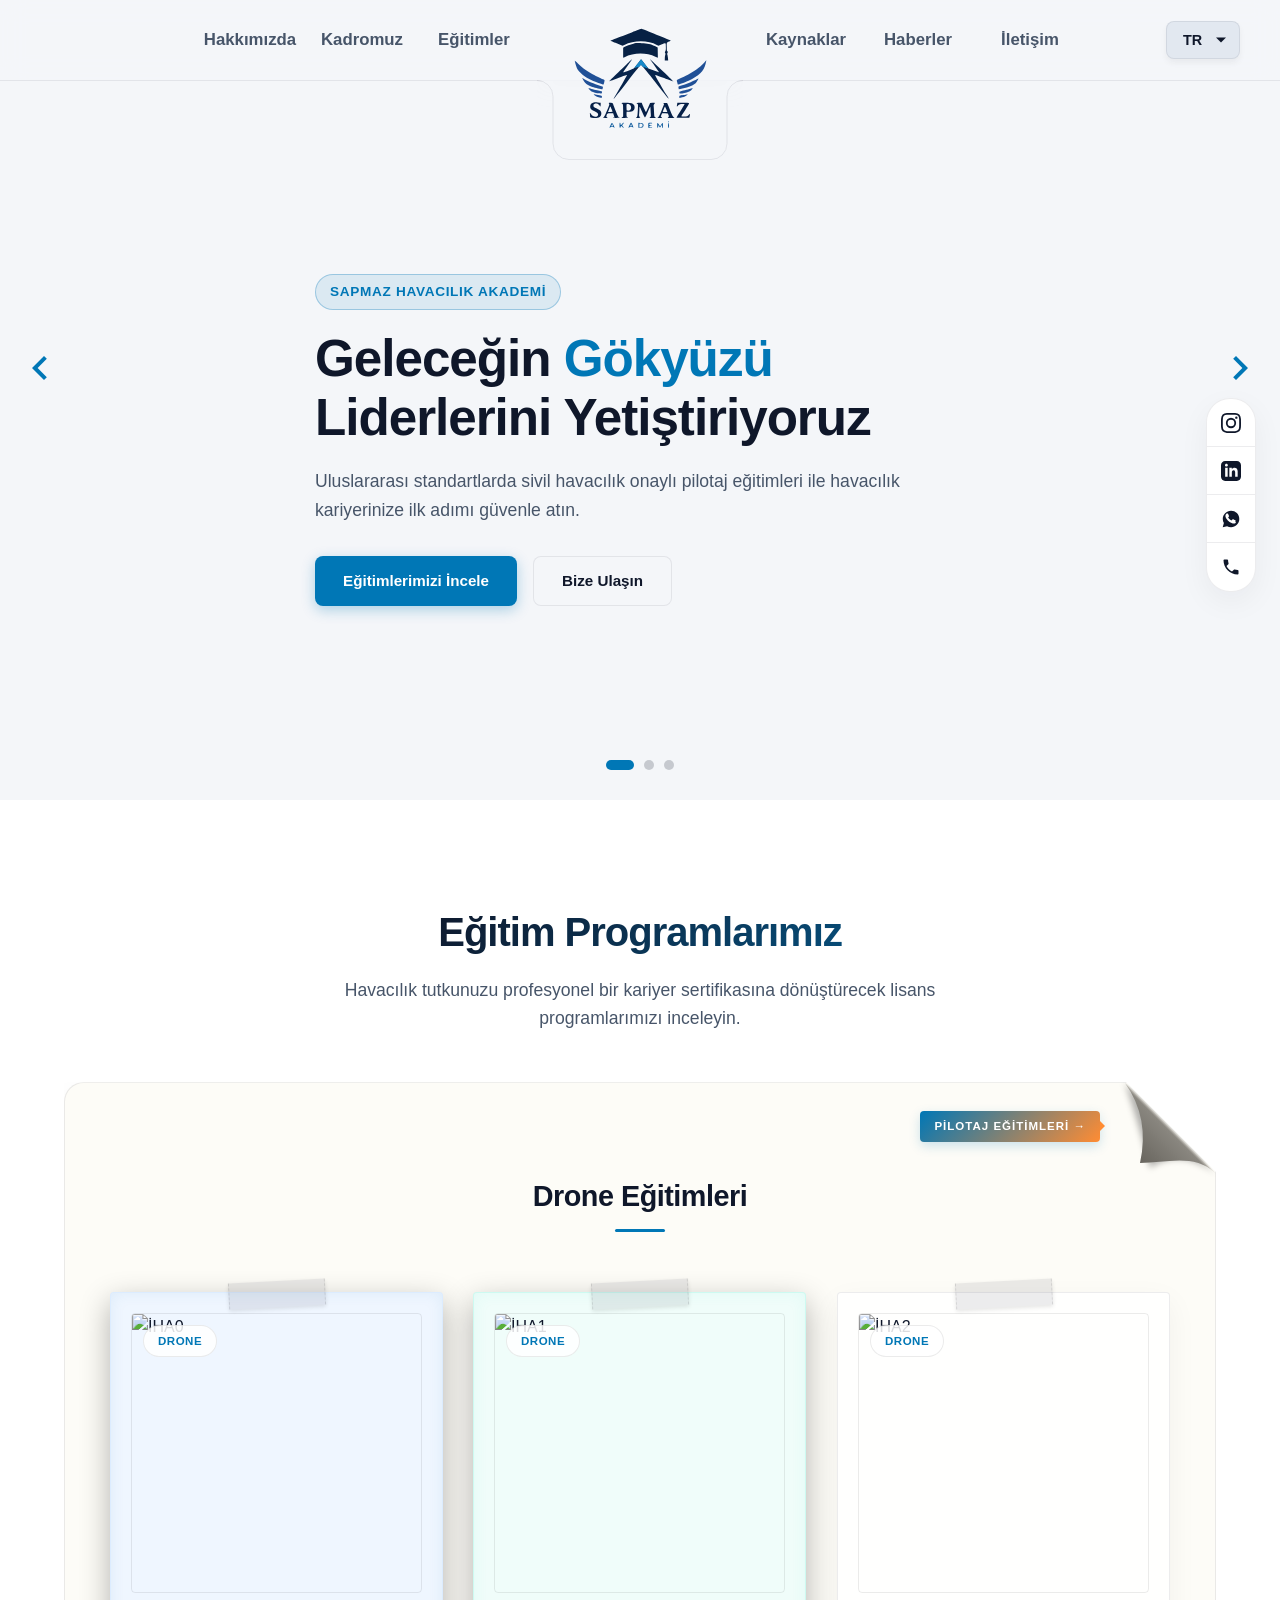
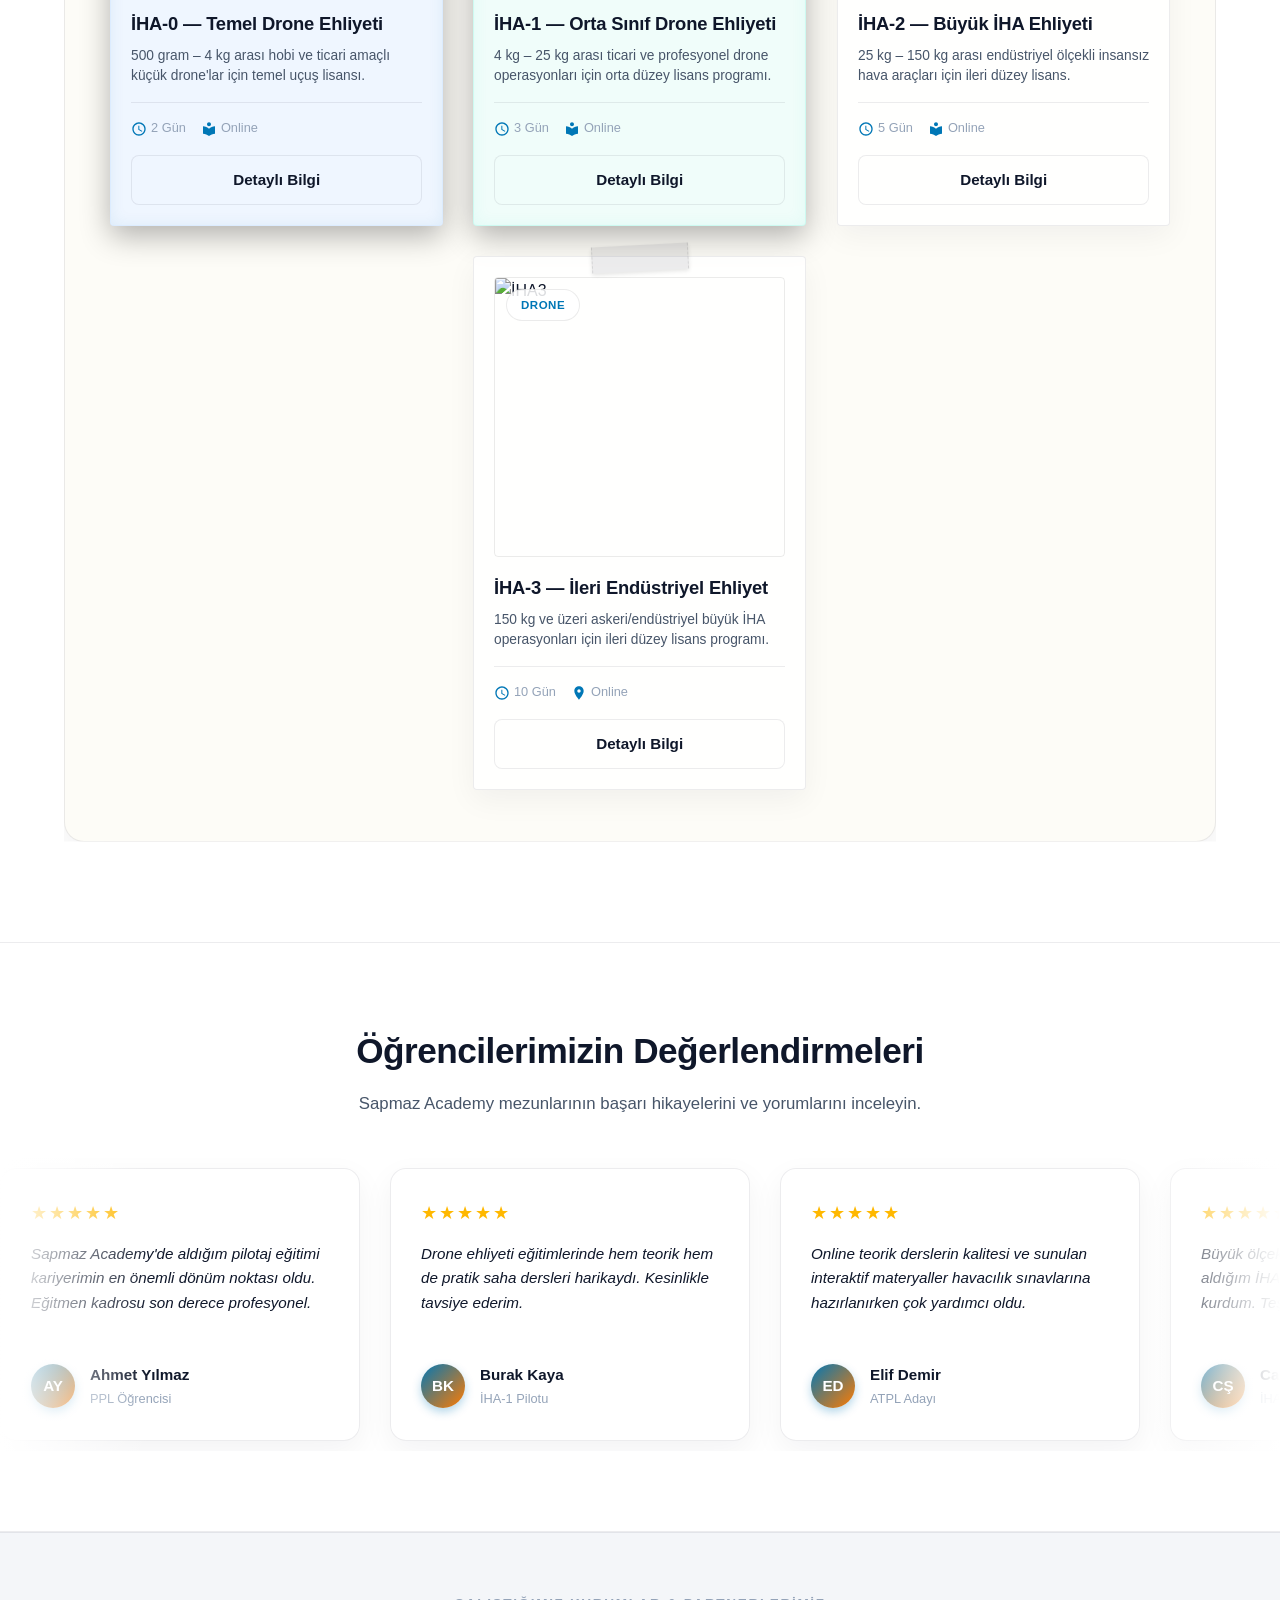
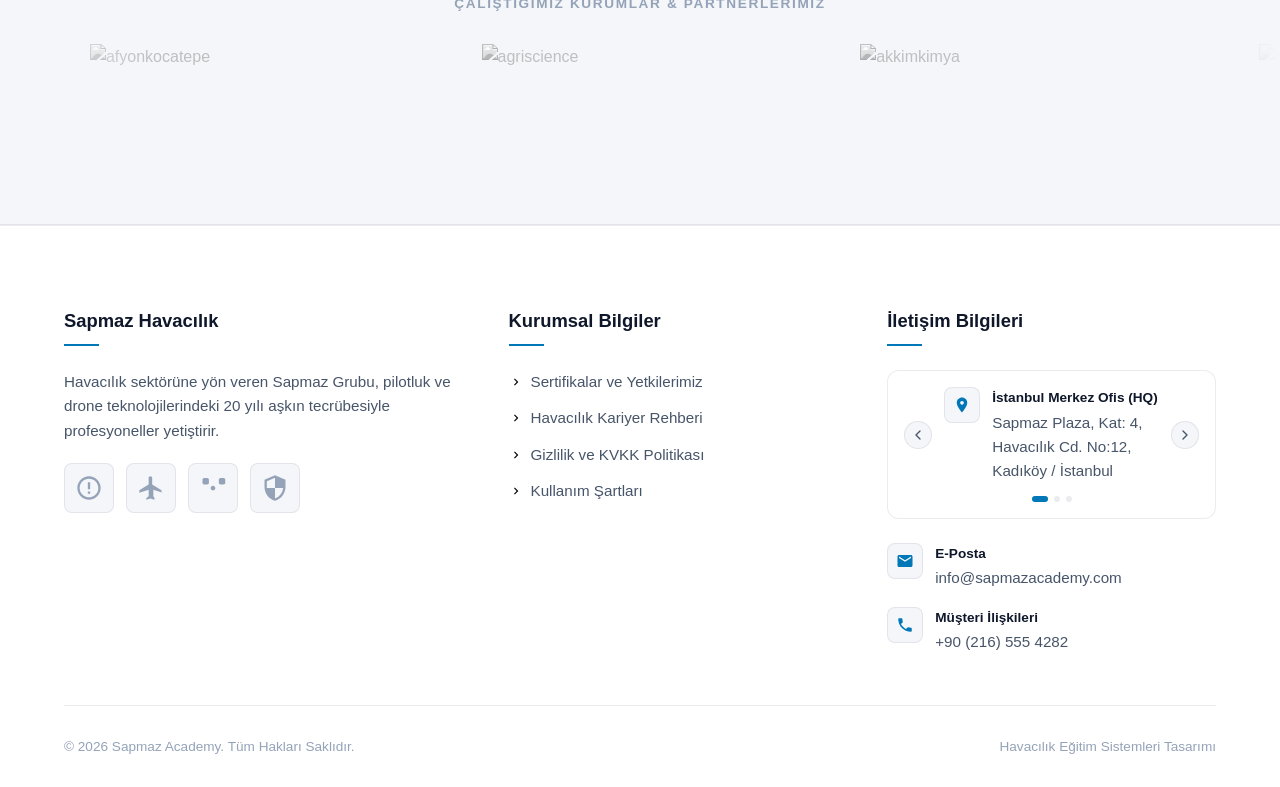
==== commit 2c0635f6: "all but assets" ====
--- a/index.html
+++ b/index.html
@@ -7,14 +7,11 @@
   <meta name="description"
     content="Sapmaz Academy - Pilotaj ve İHA (Drone) Lisans Eğitimleri. Sivil Havacılık onaylı sertifikalı online ve pratik uçuş eğitimleri.">
   <title>Sapmaz Academy | Havacılık ve İHA Eğitim Merkezi</title>
-  <link rel="preconnect" href="https://fonts.googleapis.com">
-  <link rel="preconnect" href="https://fonts.gstatic.com" crossorigin>
-  <link href="https://fonts.googleapis.com/css2?family=Inter:wght@300;400;500;600;700;800&family=Outfit:wght@400;500;600;700;800&display=swap" rel="stylesheet">
+  <link rel="stylesheet" href="styles.min.css">
   <link rel="stylesheet" href="styles.min.css">
 </head>
 
-<body>
-  <script>(function(){if(localStorage.getItem("theme")==="light")document.body.classList.add("light-mode")})();</script>
+<body class="light-mode">
 
   <!-- ==========================================
        HEADER & NAVIGATION
@@ -38,19 +35,7 @@
 
       <!-- Nav Controls: Theme Switcher & Language Dropdown -->
       <div class="nav-controls">
-        <!-- Day/Night Toggle Button -->
-        <button class="theme-toggle-btn" id="themeToggle" aria-label="Toggle Theme">
-          <!-- Moon Icon (Dark Mode active by default, so clicking goes to Light Mode) -->
-          <svg class="moon-icon" viewBox="0 0 24 24" width="20" height="20">
-            <path
-              d="M12.3 22h-.1c-5.5 0-10-4.5-10-10 0-4.8 3.5-8.9 8.2-9.8.5-.1 1 .2 1.1.7.1.5-.2 1-.7 1.1-3.6.7-6.2 3.8-6.2 7.6 0 4.4 3.6 8 8 8 3.8 0 7-2.6 7.6-6.2.1-.5.6-.8 1.1-.7.5.1.8.6.7 1.1-.9 4.7-5 8.2-9.7 8.2z" />
-          </svg>
-          <!-- Sun Icon (Appears in Light Mode) -->
-          <svg class="sun-icon" viewBox="0 0 24 24" width="20" height="20">
-            <path
-              d="M12 7c-2.76 0-5 2.24-5 5s2.24 5 5 5 5-2.24 5-5-2.24-5-5-5zM2 13h2c.55 0 1-.45 1-1s-.45-1-1-1H2c-.55 0-1 .45-1 1s.45 1 1 1zm18 0h2c.55 0 1-.45 1-1s-.45-1-1-1h-2c-.55 0-1 .45-1 1s.45 1 1 1zM11 2v2c0 .55.45 1 1 1s1-.45 1-1V2c0-.55-.45-1-1-1s-1 .45-1 1zm0 18v2c0 .55.45 1 1 1s1-.45 1-1v-2c0-.55-.45-1-1-1s-1 .45-1 1zM5.99 4.58c-.39-.39-1.03-.39-1.41 0s-.39 1.03 0 1.41l1.06 1.06c.39.39 1.03.39 1.41 0s.39-1.03 0-1.41L5.99 4.58zm12.37 12.37c-.39-.39-1.03-.39-1.41 0s-.39 1.03 0 1.41l1.06 1.06c.39.39 1.03.39 1.41 0s.39-1.03 0-1.41l-1.06-1.06zm1.06-10.96c.39-.39.39-1.03 0-1.41s-1.03-.39-1.41 0l-1.06 1.06c-.39.39-.39 1.03 0 1.41s1.03.39 1.41 0l1.06-1.06zM7.05 18.01c.39-.39.39-1.03 0-1.41s-1.03-.39-1.41 0l-1.06 1.06c-.39.39-.39 1.03 0 1.41s1.03.39 1.41 0l1.06-1.06z" />
-          </svg>
-        </button>
+
 
         <!-- Language Select -->
         <div class="lang-dropdown">
@@ -80,7 +65,7 @@
       <div class="hero-slide active">
         <!-- High-quality aviation photography background -->
         <div class="slide-bg"
-          style="background-image: url('https://images.unsplash.com/photo-1540962351504-03099e0a754b?q=80&w=1600&auto=format&fit=crop');">
+          style="background-image: url('assets/hero_plane_drone.png');">
         </div>
         <div class="container">
           <div class="hero-content">
@@ -100,7 +85,7 @@
       <!-- Slide 2 -->
       <div class="hero-slide">
         <div class="slide-bg"
-          style="background-image: url('https://images.unsplash.com/photo-1508614589041-895b88991e3e?q=80&w=1600&auto=format&fit=crop');">
+          style="background-image: url('./assets/images/hero/hero_slide_1.jpg');">
         </div>
         <div class="container">
           <div class="hero-content">
@@ -119,7 +104,7 @@
       <!-- Slide 3 -->
       <div class="hero-slide">
         <div class="slide-bg"
-          style="background-image: url('https://images.unsplash.com/photo-1436491865332-7a61a109cc05?q=80&w=1600&auto=format&fit=crop');">
+          style="background-image: url('./assets/images/hero/hero_slide_2.jpg');">
         </div>
         <div class="container">
           <div class="hero-content">
@@ -216,7 +201,7 @@
               <div class="course-card">
                 <div class="course-img-wrapper">
                   <img
-                    src="https://images.unsplash.com/photo-1540962351504-03099e0a754b?auto=format&fit=crop&w=600&q=80"
+                    src="./assets/images/courses/course_ppl.jpg"
                     alt="PPL" class="course-card-img">
                 </div>
                 <div class="card-header">
@@ -248,7 +233,7 @@
               <div class="course-card">
                 <div class="course-img-wrapper">
                   <img
-                    src="https://images.unsplash.com/photo-1508849789987-4e5333c12b78?auto=format&fit=crop&w=600&q=80"
+                    src="./assets/images/courses/course_atpl.jpg"
                     alt="ATPL" class="course-card-img">
                 </div>
                 <div class="card-header">
@@ -280,7 +265,7 @@
               <div class="course-card">
                 <div class="course-img-wrapper">
                   <img
-                    src="https://images.unsplash.com/photo-1517479149777-5f3b1511d5ad?auto=format&fit=crop&w=600&q=80"
+                    src="./assets/images/courses/course_cpl.jpg"
                     alt="NR" class="course-card-img">
                 </div>
                 <div class="card-header">
@@ -312,7 +297,7 @@
               <div class="course-card">
                 <div class="course-img-wrapper">
                   <img
-                    src="https://images.unsplash.com/photo-1506012787146-f92b2d7d6d96?auto=format&fit=crop&w=600&q=80"
+                    src="./assets/images/courses/course_ir.jpg"
                     alt="PIC" class="course-card-img">
                 </div>
                 <div class="card-header">
@@ -344,7 +329,7 @@
               <div class="course-card">
                 <div class="course-img-wrapper">
                   <img
-                    src="https://images.unsplash.com/photo-1483450388369-9ed95738483c?auto=format&fit=crop&w=600&q=80"
+                    src="./assets/images/courses/course_me.jpg"
                     alt="IR" class="course-card-img">
                 </div>
                 <div class="card-header">
@@ -376,7 +361,7 @@
               <div class="course-card">
                 <div class="course-img-wrapper">
                   <img
-                    src="https://images.unsplash.com/photo-1474302770737-173ee21bab63?auto=format&fit=crop&w=600&q=80"
+                    src="./assets/images/courses/course_fi.jpg"
                     alt="CPL" class="course-card-img">
                 </div>
                 <div class="card-header">
@@ -408,7 +393,7 @@
               <div class="course-card">
                 <div class="course-img-wrapper">
                   <img
-                    src="https://images.unsplash.com/photo-1610830873832-75f807212450?auto=format&fit=crop&w=600&q=80"
+                    src="./assets/images/courses/course_night.jpg"
                     alt="ME" class="course-card-img">
                 </div>
                 <div class="card-header">
@@ -440,7 +425,7 @@
               <div class="course-card">
                 <div class="course-img-wrapper">
                   <img
-                    src="https://images.unsplash.com/photo-1559136555-9303baea8ebd?auto=format&fit=crop&w=600&q=80"
+                    src="./assets/images/courses/course_mcc.jpg"
                     alt="MCC" class="course-card-img">
                 </div>
                 <div class="card-header">
@@ -478,7 +463,7 @@
               <div class="course-card">
                 <div class="course-img-wrapper">
                   <img
-                    src="https://images.unsplash.com/photo-1473968512647-3e447244af8f?auto=format&fit=crop&w=600&q=80"
+                    src="./assets/images/courses/course_iha01.jpg"
                     alt="İHA0" class="course-card-img">
                 </div>
                 <div class="card-header">
@@ -510,7 +495,7 @@
               <div class="course-card">
                 <div class="course-img-wrapper">
                   <img
-                    src="https://images.unsplash.com/photo-1527977966376-1c8408f9f108?auto=format&fit=crop&w=600&q=80"
+                    src="./assets/images/courses/course_iha2.jpg"
                     alt="İHA1" class="course-card-img">
                 </div>
                 <div class="card-header">
@@ -542,7 +527,7 @@
               <div class="course-card">
                 <div class="course-img-wrapper">
                   <img
-                    src="https://images.unsplash.com/photo-1508614589041-895b88991e3e?auto=format&fit=crop&w=600&q=80"
+                    src="./assets/images/news/news_4.jpg"
                     alt="İHA2" class="course-card-img">
                 </div>
                 <div class="card-header">
@@ -574,7 +559,7 @@
               <div class="course-card">
                 <div class="course-img-wrapper">
                   <img
-                    src="https://images.unsplash.com/photo-1527977966376-1c8408f9f108?auto=format&fit=crop&w=600&q=80"
+                    src="./assets/images/news/news_1.jpg"
                     alt="İHA3" class="course-card-img">
                 </div>
                 <div class="card-header">
--- a/styles.min.css
+++ b/styles.min.css
@@ -1,52 +1,26 @@
-@import url('https://fonts.googleapis.com/css2?family=Inter:wght@300;400;500;600;700;800&family=Outfit:wght@400;500;600;700;800&display=swap');
+/* On-Site System Font Stack Fallbacks */
+@font-face {
+  font-family: 'Inter';
+  font-style: normal;
+  font-weight: 300 800;
+  font-display: swap;
+  src: local('Inter'), local('Inter Regular'), system-ui, -apple-system, sans-serif;
+}
+
+@font-face {
+  font-family: 'Outfit';
+  font-style: normal;
+  font-weight: 400 800;
+  font-display: swap;
+  src: local('Outfit'), local('Outfit Regular'), system-ui, -apple-system, sans-serif;
+}
+
 
 /* ==========================================
    DESIGN SYSTEM & CSS VARIABLES
    ========================================== */
 :root {
-  /* Default: Dark (Midnight Navy) Theme */
-  --bg-primary: #0a0f1d;
-  --bg-secondary: #10172a;
-  --bg-navbar: rgba(10, 15, 29, 0.8);
-  --text-primary: #f8fafc;
-  --text-secondary: #94a3b8;
-  --text-muted: #64748b;
-  --accent: #00b4d8;
-  --accent-rgb: 0, 180, 216;
-  --accent-hover: #90e0ef;
-  --card-bg: rgba(30, 41, 59, 0.4);
-  --card-hover-bg: rgba(30, 41, 59, 0.7);
-  --border-color: rgba(255, 255, 255, 0.08);
-  --border-hover: rgba(var(--accent-rgb), 0.4);
-  --card-shadow: 0 10px 30px rgba(0, 0, 0, 0.3);
-  --card-hover-shadow: 0 15px 35px rgba(var(--accent-rgb), 0.15);
-  --input-bg: rgba(16, 23, 42, 0.6);
-  --scrollbar-thumb: #1e293b;
-  --toggle-btn-bg: #1e293b;
-  --toggle-sun-color: #ffb703;
-  --toggle-moon-color: #e2e8f0;
-  --transition-speed: 0.4s;
-  --font-family: 'Inter', -apple-system, BlinkMacSystemFont, "Segoe UI", Roboto, sans-serif;
-  --glow-color: rgba(var(--accent-rgb), 0.2);
-  --paper-bg: rgba(16, 23, 42, 0.45);
-  --paper-border: rgba(255, 255, 255, 0.08);
-  --paper-shadow: 0 20px 40px rgba(0, 0, 0, 0.35);
-  --fold-bg: #10172a;
-  /* matches dark body background */
-  --fold-size: 90px;
-
-  /* Brand and Utility Colors (Replaces Inline Hardcoded Colors) */
-  --whatsapp-color: #25d366;
-  --whatsapp-bg: rgba(37, 211, 102, 0.1);
-  --instagram-color: #e1306c;
-  --success-color: #10b981;
-  --success-bg: rgba(16, 185, 129, 0.1);
-  --text-overlay-primary: #ffffff;
-  --text-overlay-secondary: #cbd5e1;
-}
-
-/* Light Theme Override */
-body.light-mode {
+  /* Default: Light Theme */
   --bg-primary: #f4f6f9;
   --bg-secondary: #ffffff;
   --bg-navbar: rgba(244, 246, 249, 0.85);
@@ -65,6 +39,10 @@
   --input-bg: #f8fafc;
   --scrollbar-thumb: #cbd5e1;
   --toggle-btn-bg: #e2e8f0;
+  --toggle-sun-color: #ffb703;
+  --toggle-moon-color: #e2e8f0;
+  --transition-speed: 0.4s;
+  --font-family: 'Inter', -apple-system, BlinkMacSystemFont, "Segoe UI", Roboto, sans-serif;
   --glow-color: rgba(var(--accent-rgb), 0.1);
   --paper-bg: #fdfcf7;
   /* cream paper sheet */
@@ -72,6 +50,16 @@
   --paper-shadow: 0 20px 45px rgba(15, 23, 42, 0.06);
   --fold-bg: #ffffff;
   /* matches light body background */
+  --fold-size: 90px;
+
+  /* Brand and Utility Colors (Replaces Inline Hardcoded Colors) */
+  --whatsapp-color: #25d366;
+  --whatsapp-bg: rgba(37, 211, 102, 0.1);
+  --instagram-color: #e1306c;
+  --success-color: #10b981;
+  --success-bg: rgba(16, 185, 129, 0.1);
+  --text-overlay-primary: #ffffff;
+  --text-overlay-secondary: #cbd5e1;
 }
 
 /* ==========================================
@@ -572,55 +560,71 @@
 /* Slider Controls */
 .slider-arrow {
   position: absolute;
-  top: 50%;
+  top: 0;
+  bottom: 0;
+  height: 100%;
+  width: 80px;
+  background: transparent;
+  border: none;
+  color: var(--accent);
+  z-index: 5;
+  cursor: pointer;
+  transition: background var(--transition-speed) ease;
+}
+
+body.light-mode .slider-arrow {
+  background: transparent;
+  border: none;
+}
+
+.slider-arrow-prev {
+  left: 0;
+}
+
+.slider-arrow-next {
+  right: 0;
+}
+
+.slider-arrow-prev:hover {
+  background: linear-gradient(to right, rgba(15, 23, 42, 0.15) 0%, transparent 100%);
+}
+body.light-mode .slider-arrow-prev:hover {
+  background: linear-gradient(to right, rgba(0, 0, 0, 0.05) 0%, transparent 100%);
+}
+
+.slider-arrow-next:hover {
+  background: linear-gradient(to left, rgba(15, 23, 42, 0.15) 0%, transparent 100%);
+}
+body.light-mode .slider-arrow-next:hover {
+  background: linear-gradient(to left, rgba(0, 0, 0, 0.05) 0%, transparent 100%);
+}
+
+.slider-arrow svg {
+  position: absolute;
+  top: 40%;
   transform: translateY(-50%);
-  width: 54px;
-  height: 54px;
-  border-radius: 50%;
-  background: rgba(15, 23, 42, 0.55);
-  border: 1px solid rgba(255, 255, 255, 0.1);
-  color: var(--accent);
-  display: flex;
-  align-items: center;
-  justify-content: center;
-  z-index: 5;
-  backdrop-filter: blur(8px);
-  -webkit-backdrop-filter: blur(8px);
-  box-shadow: 0 4px 15px rgba(0, 0, 0, 0.2);
+  width: 48px;
+  height: 48px;
+  fill: currentColor;
   transition: all 0.3s cubic-bezier(0.16, 1, 0.3, 1);
 }
 
-body.light-mode .slider-arrow {
-  background: rgba(255, 255, 255, 0.75);
-  border: 1px solid rgba(0, 0, 0, 0.08);
-}
-
-.slider-arrow:hover {
-  background: var(--accent);
-  border-color: var(--accent);
-  color: #ffffff;
-  transform: translateY(-50%) scale(1.08);
-  box-shadow: 0 6px 15px rgba(0, 0, 0, 0.25), 0 0 10px rgba(var(--accent-rgb), 0.15);
-}
-
-body.light-mode .slider-arrow:hover {
-  background: var(--accent);
-  border-color: var(--accent);
-  color: #ffffff;
-}
-
-.slider-arrow svg {
-  width: 24px;
-  height: 24px;
-  fill: currentColor;
-}
-
-.slider-arrow-prev {
-  left: 24px;
-}
-
-.slider-arrow-next {
-  right: 24px;
+.slider-arrow-prev svg {
+  left: 16px;
+}
+
+.slider-arrow-next svg {
+  right: 16px;
+}
+
+.slider-arrow-prev:hover svg {
+  transform: translateY(-50%) scale(1.15) translateX(-4px);
+  filter: drop-shadow(0 0 6px rgba(var(--accent-rgb), 0.5));
+}
+
+.slider-arrow-next:hover svg {
+  transform: translateY(-50%) scale(1.15) translateX(4px);
+  filter: drop-shadow(0 0 6px rgba(var(--accent-rgb), 0.5));
 }
 
 /* Slider Indicators (Dots) */
@@ -1460,7 +1464,7 @@
   display: flex;
   gap: 80px;
   /* Spacing between logos */
-  animation: scrollLogos 25s linear infinite;
+  animation: scrollLogos 100s linear infinite;
   animation-play-state: paused;
   /* Paused by default */
   width: max-content;
@@ -2760,16 +2764,28 @@
   }
 
   .slider-arrow {
-    width: 44px;
-    height: 44px;
+    width: 60px;
   }
 
   .slider-arrow-prev {
-    left: 12px;
+    left: 0;
   }
 
   .slider-arrow-next {
-    right: 12px;
+    right: 0;
+  }
+
+  .slider-arrow svg {
+    width: 38px;
+    height: 38px;
+  }
+
+  .slider-arrow-prev svg {
+    left: 11px;
+  }
+
+  .slider-arrow-next svg {
+    right: 11px;
   }
 
   /* Courses inner pages mobile layout */
@@ -3017,7 +3033,7 @@
 }
 
 .news-header-banner {
-  background-image: linear-gradient(rgba(10, 15, 30, 0.72), rgba(10, 15, 30, 0.58)), url('https://images.unsplash.com/photo-1517976487492-5750f3195933?q=80&w=1200&auto=format&fit=crop');
+  background-image: linear-gradient(rgba(10, 15, 30, 0.72), rgba(10, 15, 30, 0.58)), url('./assets/images/bg/cta_bg.jpg');
   background-size: cover;
   background-position: center 30%;
   padding: 45px 0 55px;
@@ -3049,7 +3065,7 @@
 }
 
 body.light-mode .news-header-banner {
-  background-image: linear-gradient(rgba(255, 255, 255, 0.78), rgba(255, 255, 255, 0.68)), url('https://images.unsplash.com/photo-1517976487492-5750f3195933?q=80&w=1200&auto=format&fit=crop');
+  background-image: linear-gradient(rgba(255, 255, 255, 0.78), rgba(255, 255, 255, 0.68)), url('./assets/images/bg/cta_bg.jpg');
   box-shadow: inset 0 -30px 40px rgba(255, 255, 255, 0.1);
 }
 
@@ -4761,6 +4777,62 @@
   align-items: center;
 }
 
+/* Core Values Grid */
+.values-grid {
+  display: grid;
+  grid-template-columns: 1fr 1fr;
+  gap: 30px;
+}
+
+@media (max-width: 768px) {
+  .values-grid {
+    grid-template-columns: 1fr !important;
+    gap: 20px !important;
+  }
+}
+
+/* Why Sapmaz Academy Section */
+.why-us-grid {
+  display: grid;
+  grid-template-columns: repeat(3, 1fr);
+  gap: 30px;
+}
+
+.why-us-card {
+  display: flex;
+  flex-direction: column;
+  align-items: center;
+  text-align: center;
+  padding: 24px;
+  border-radius: 12px;
+  border: 1px solid var(--border-color);
+  background: rgba(15, 23, 42, 0.2); /* Sleek backdrop */
+  transition: all 0.3s cubic-bezier(0.16, 1, 0.3, 1);
+}
+
+body.light-mode .why-us-card {
+  background: rgba(255, 255, 255, 0.4);
+}
+
+.why-us-card:hover {
+  transform: translateY(-5px);
+  border-color: var(--accent) !important;
+  box-shadow: 0 10px 25px rgba(0, 0, 0, 0.12), 0 0 10px rgba(var(--accent-rgb), 0.1);
+}
+
+.why-us-card:hover .why-icon-wrapper {
+  background: var(--accent) !important;
+  color: white !important;
+  box-shadow: 0 4px 12px rgba(var(--accent-rgb), 0.25);
+}
+
+@media (max-width: 991px) {
+  .why-us-grid {
+    grid-template-columns: 1fr !important;
+    gap: 20px !important;
+  }
+}
+
 /* About Page Responsive Layout Adjustments */
 @media (max-width: 991px) {
   .about-intro-panel {
--- a/styles.min.css
+++ b/styles.min.css
@@ -1,52 +1,26 @@
-@import url('https://fonts.googleapis.com/css2?family=Inter:wght@300;400;500;600;700;800&family=Outfit:wght@400;500;600;700;800&display=swap');
+/* On-Site System Font Stack Fallbacks */
+@font-face {
+  font-family: 'Inter';
+  font-style: normal;
+  font-weight: 300 800;
+  font-display: swap;
+  src: local('Inter'), local('Inter Regular'), system-ui, -apple-system, sans-serif;
+}
+
+@font-face {
+  font-family: 'Outfit';
+  font-style: normal;
+  font-weight: 400 800;
+  font-display: swap;
+  src: local('Outfit'), local('Outfit Regular'), system-ui, -apple-system, sans-serif;
+}
+
 
 /* ==========================================
    DESIGN SYSTEM & CSS VARIABLES
    ========================================== */
 :root {
-  /* Default: Dark (Midnight Navy) Theme */
-  --bg-primary: #0a0f1d;
-  --bg-secondary: #10172a;
-  --bg-navbar: rgba(10, 15, 29, 0.8);
-  --text-primary: #f8fafc;
-  --text-secondary: #94a3b8;
-  --text-muted: #64748b;
-  --accent: #00b4d8;
-  --accent-rgb: 0, 180, 216;
-  --accent-hover: #90e0ef;
-  --card-bg: rgba(30, 41, 59, 0.4);
-  --card-hover-bg: rgba(30, 41, 59, 0.7);
-  --border-color: rgba(255, 255, 255, 0.08);
-  --border-hover: rgba(var(--accent-rgb), 0.4);
-  --card-shadow: 0 10px 30px rgba(0, 0, 0, 0.3);
-  --card-hover-shadow: 0 15px 35px rgba(var(--accent-rgb), 0.15);
-  --input-bg: rgba(16, 23, 42, 0.6);
-  --scrollbar-thumb: #1e293b;
-  --toggle-btn-bg: #1e293b;
-  --toggle-sun-color: #ffb703;
-  --toggle-moon-color: #e2e8f0;
-  --transition-speed: 0.4s;
-  --font-family: 'Inter', -apple-system, BlinkMacSystemFont, "Segoe UI", Roboto, sans-serif;
-  --glow-color: rgba(var(--accent-rgb), 0.2);
-  --paper-bg: rgba(16, 23, 42, 0.45);
-  --paper-border: rgba(255, 255, 255, 0.08);
-  --paper-shadow: 0 20px 40px rgba(0, 0, 0, 0.35);
-  --fold-bg: #10172a;
-  /* matches dark body background */
-  --fold-size: 90px;
-
-  /* Brand and Utility Colors (Replaces Inline Hardcoded Colors) */
-  --whatsapp-color: #25d366;
-  --whatsapp-bg: rgba(37, 211, 102, 0.1);
-  --instagram-color: #e1306c;
-  --success-color: #10b981;
-  --success-bg: rgba(16, 185, 129, 0.1);
-  --text-overlay-primary: #ffffff;
-  --text-overlay-secondary: #cbd5e1;
-}
-
-/* Light Theme Override */
-body.light-mode {
+  /* Default: Light Theme */
   --bg-primary: #f4f6f9;
   --bg-secondary: #ffffff;
   --bg-navbar: rgba(244, 246, 249, 0.85);
@@ -65,6 +39,10 @@
   --input-bg: #f8fafc;
   --scrollbar-thumb: #cbd5e1;
   --toggle-btn-bg: #e2e8f0;
+  --toggle-sun-color: #ffb703;
+  --toggle-moon-color: #e2e8f0;
+  --transition-speed: 0.4s;
+  --font-family: 'Inter', -apple-system, BlinkMacSystemFont, "Segoe UI", Roboto, sans-serif;
   --glow-color: rgba(var(--accent-rgb), 0.1);
   --paper-bg: #fdfcf7;
   /* cream paper sheet */
@@ -72,6 +50,16 @@
   --paper-shadow: 0 20px 45px rgba(15, 23, 42, 0.06);
   --fold-bg: #ffffff;
   /* matches light body background */
+  --fold-size: 90px;
+
+  /* Brand and Utility Colors (Replaces Inline Hardcoded Colors) */
+  --whatsapp-color: #25d366;
+  --whatsapp-bg: rgba(37, 211, 102, 0.1);
+  --instagram-color: #e1306c;
+  --success-color: #10b981;
+  --success-bg: rgba(16, 185, 129, 0.1);
+  --text-overlay-primary: #ffffff;
+  --text-overlay-secondary: #cbd5e1;
 }
 
 /* ==========================================
@@ -572,55 +560,71 @@
 /* Slider Controls */
 .slider-arrow {
   position: absolute;
-  top: 50%;
+  top: 0;
+  bottom: 0;
+  height: 100%;
+  width: 80px;
+  background: transparent;
+  border: none;
+  color: var(--accent);
+  z-index: 5;
+  cursor: pointer;
+  transition: background var(--transition-speed) ease;
+}
+
+body.light-mode .slider-arrow {
+  background: transparent;
+  border: none;
+}
+
+.slider-arrow-prev {
+  left: 0;
+}
+
+.slider-arrow-next {
+  right: 0;
+}
+
+.slider-arrow-prev:hover {
+  background: linear-gradient(to right, rgba(15, 23, 42, 0.15) 0%, transparent 100%);
+}
+body.light-mode .slider-arrow-prev:hover {
+  background: linear-gradient(to right, rgba(0, 0, 0, 0.05) 0%, transparent 100%);
+}
+
+.slider-arrow-next:hover {
+  background: linear-gradient(to left, rgba(15, 23, 42, 0.15) 0%, transparent 100%);
+}
+body.light-mode .slider-arrow-next:hover {
+  background: linear-gradient(to left, rgba(0, 0, 0, 0.05) 0%, transparent 100%);
+}
+
+.slider-arrow svg {
+  position: absolute;
+  top: 40%;
   transform: translateY(-50%);
-  width: 54px;
-  height: 54px;
-  border-radius: 50%;
-  background: rgba(15, 23, 42, 0.55);
-  border: 1px solid rgba(255, 255, 255, 0.1);
-  color: var(--accent);
-  display: flex;
-  align-items: center;
-  justify-content: center;
-  z-index: 5;
-  backdrop-filter: blur(8px);
-  -webkit-backdrop-filter: blur(8px);
-  box-shadow: 0 4px 15px rgba(0, 0, 0, 0.2);
+  width: 48px;
+  height: 48px;
+  fill: currentColor;
   transition: all 0.3s cubic-bezier(0.16, 1, 0.3, 1);
 }
 
-body.light-mode .slider-arrow {
-  background: rgba(255, 255, 255, 0.75);
-  border: 1px solid rgba(0, 0, 0, 0.08);
-}
-
-.slider-arrow:hover {
-  background: var(--accent);
-  border-color: var(--accent);
-  color: #ffffff;
-  transform: translateY(-50%) scale(1.08);
-  box-shadow: 0 6px 15px rgba(0, 0, 0, 0.25), 0 0 10px rgba(var(--accent-rgb), 0.15);
-}
-
-body.light-mode .slider-arrow:hover {
-  background: var(--accent);
-  border-color: var(--accent);
-  color: #ffffff;
-}
-
-.slider-arrow svg {
-  width: 24px;
-  height: 24px;
-  fill: currentColor;
-}
-
-.slider-arrow-prev {
-  left: 24px;
-}
-
-.slider-arrow-next {
-  right: 24px;
+.slider-arrow-prev svg {
+  left: 16px;
+}
+
+.slider-arrow-next svg {
+  right: 16px;
+}
+
+.slider-arrow-prev:hover svg {
+  transform: translateY(-50%) scale(1.15) translateX(-4px);
+  filter: drop-shadow(0 0 6px rgba(var(--accent-rgb), 0.5));
+}
+
+.slider-arrow-next:hover svg {
+  transform: translateY(-50%) scale(1.15) translateX(4px);
+  filter: drop-shadow(0 0 6px rgba(var(--accent-rgb), 0.5));
 }
 
 /* Slider Indicators (Dots) */
@@ -1460,7 +1464,7 @@
   display: flex;
   gap: 80px;
   /* Spacing between logos */
-  animation: scrollLogos 25s linear infinite;
+  animation: scrollLogos 100s linear infinite;
   animation-play-state: paused;
   /* Paused by default */
   width: max-content;
@@ -2760,16 +2764,28 @@
   }
 
   .slider-arrow {
-    width: 44px;
-    height: 44px;
+    width: 60px;
   }
 
   .slider-arrow-prev {
-    left: 12px;
+    left: 0;
   }
 
   .slider-arrow-next {
-    right: 12px;
+    right: 0;
+  }
+
+  .slider-arrow svg {
+    width: 38px;
+    height: 38px;
+  }
+
+  .slider-arrow-prev svg {
+    left: 11px;
+  }
+
+  .slider-arrow-next svg {
+    right: 11px;
   }
 
   /* Courses inner pages mobile layout */
@@ -3017,7 +3033,7 @@
 }
 
 .news-header-banner {
-  background-image: linear-gradient(rgba(10, 15, 30, 0.72), rgba(10, 15, 30, 0.58)), url('https://images.unsplash.com/photo-1517976487492-5750f3195933?q=80&w=1200&auto=format&fit=crop');
+  background-image: linear-gradient(rgba(10, 15, 30, 0.72), rgba(10, 15, 30, 0.58)), url('./assets/images/bg/cta_bg.jpg');
   background-size: cover;
   background-position: center 30%;
   padding: 45px 0 55px;
@@ -3049,7 +3065,7 @@
 }
 
 body.light-mode .news-header-banner {
-  background-image: linear-gradient(rgba(255, 255, 255, 0.78), rgba(255, 255, 255, 0.68)), url('https://images.unsplash.com/photo-1517976487492-5750f3195933?q=80&w=1200&auto=format&fit=crop');
+  background-image: linear-gradient(rgba(255, 255, 255, 0.78), rgba(255, 255, 255, 0.68)), url('./assets/images/bg/cta_bg.jpg');
   box-shadow: inset 0 -30px 40px rgba(255, 255, 255, 0.1);
 }
 
@@ -4761,6 +4777,62 @@
   align-items: center;
 }
 
+/* Core Values Grid */
+.values-grid {
+  display: grid;
+  grid-template-columns: 1fr 1fr;
+  gap: 30px;
+}
+
+@media (max-width: 768px) {
+  .values-grid {
+    grid-template-columns: 1fr !important;
+    gap: 20px !important;
+  }
+}
+
+/* Why Sapmaz Academy Section */
+.why-us-grid {
+  display: grid;
+  grid-template-columns: repeat(3, 1fr);
+  gap: 30px;
+}
+
+.why-us-card {
+  display: flex;
+  flex-direction: column;
+  align-items: center;
+  text-align: center;
+  padding: 24px;
+  border-radius: 12px;
+  border: 1px solid var(--border-color);
+  background: rgba(15, 23, 42, 0.2); /* Sleek backdrop */
+  transition: all 0.3s cubic-bezier(0.16, 1, 0.3, 1);
+}
+
+body.light-mode .why-us-card {
+  background: rgba(255, 255, 255, 0.4);
+}
+
+.why-us-card:hover {
+  transform: translateY(-5px);
+  border-color: var(--accent) !important;
+  box-shadow: 0 10px 25px rgba(0, 0, 0, 0.12), 0 0 10px rgba(var(--accent-rgb), 0.1);
+}
+
+.why-us-card:hover .why-icon-wrapper {
+  background: var(--accent) !important;
+  color: white !important;
+  box-shadow: 0 4px 12px rgba(var(--accent-rgb), 0.25);
+}
+
+@media (max-width: 991px) {
+  .why-us-grid {
+    grid-template-columns: 1fr !important;
+    gap: 20px !important;
+  }
+}
+
 /* About Page Responsive Layout Adjustments */
 @media (max-width: 991px) {
   .about-intro-panel {
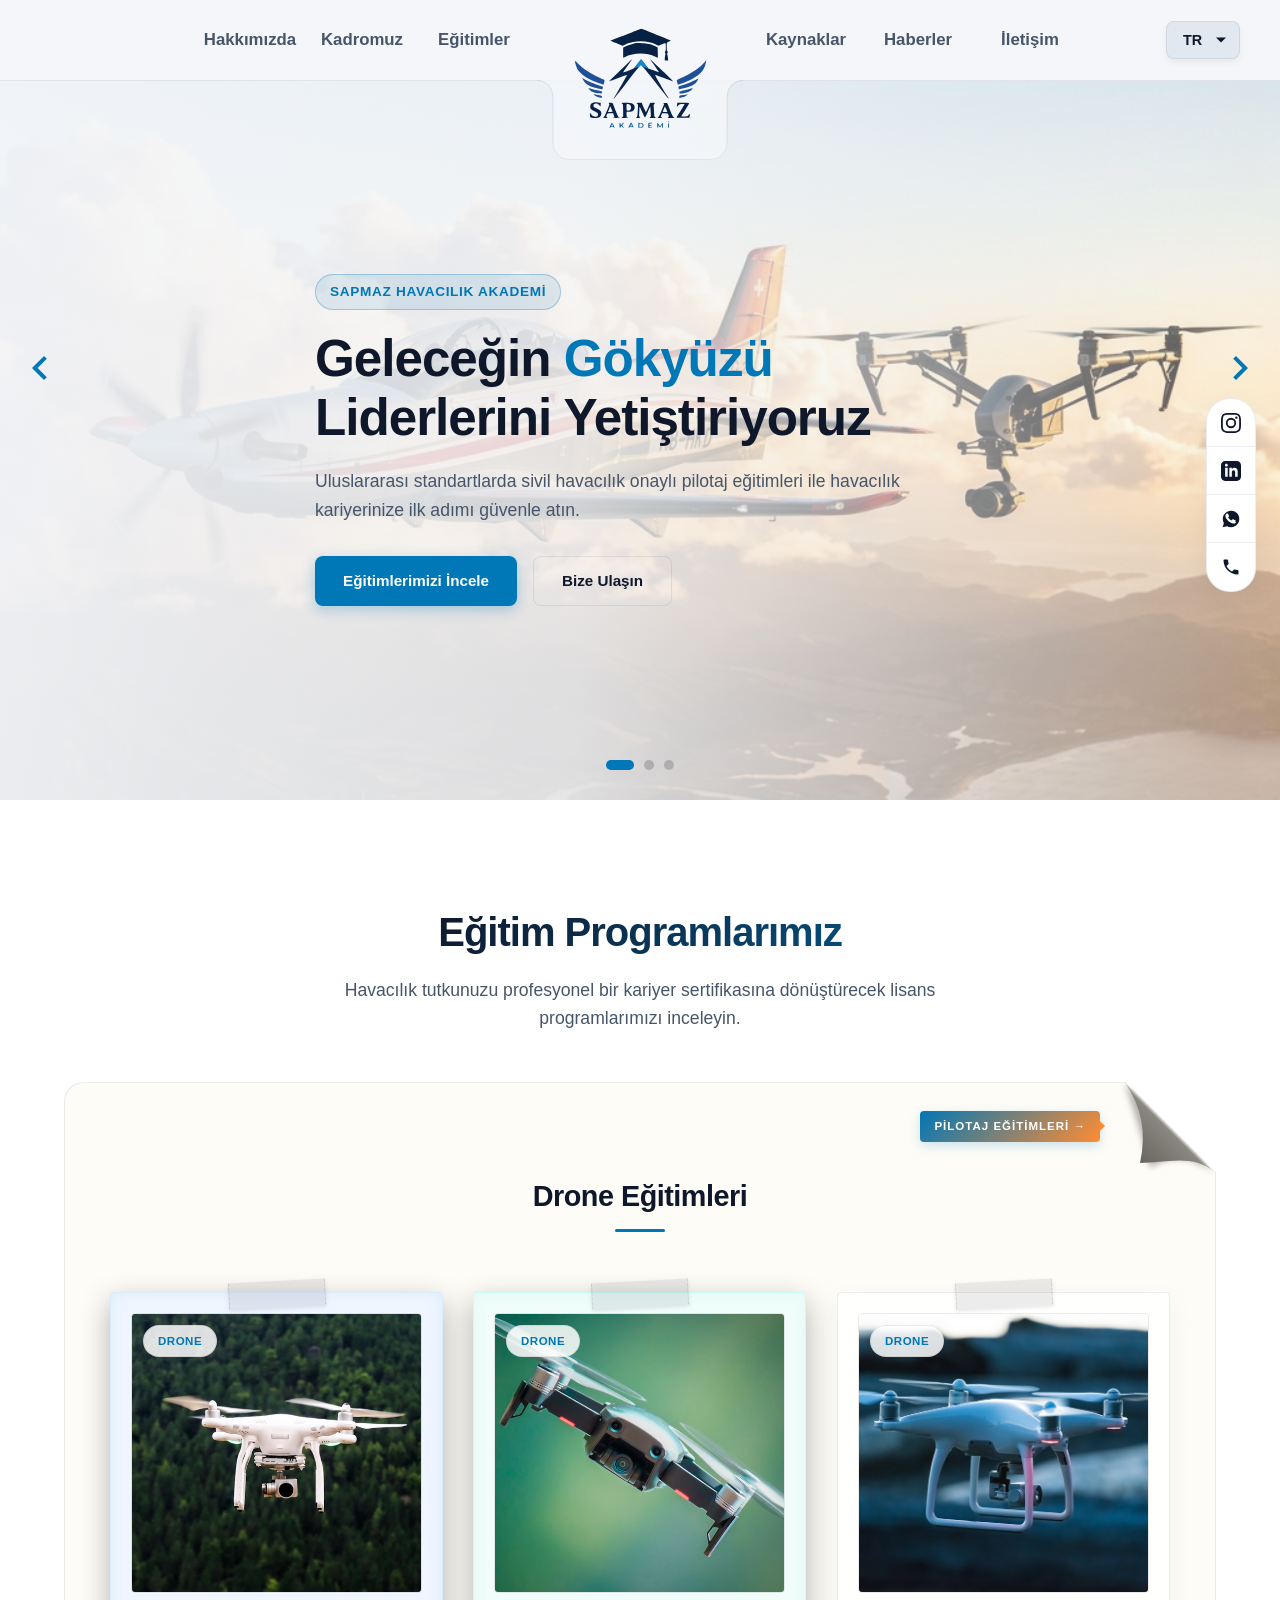
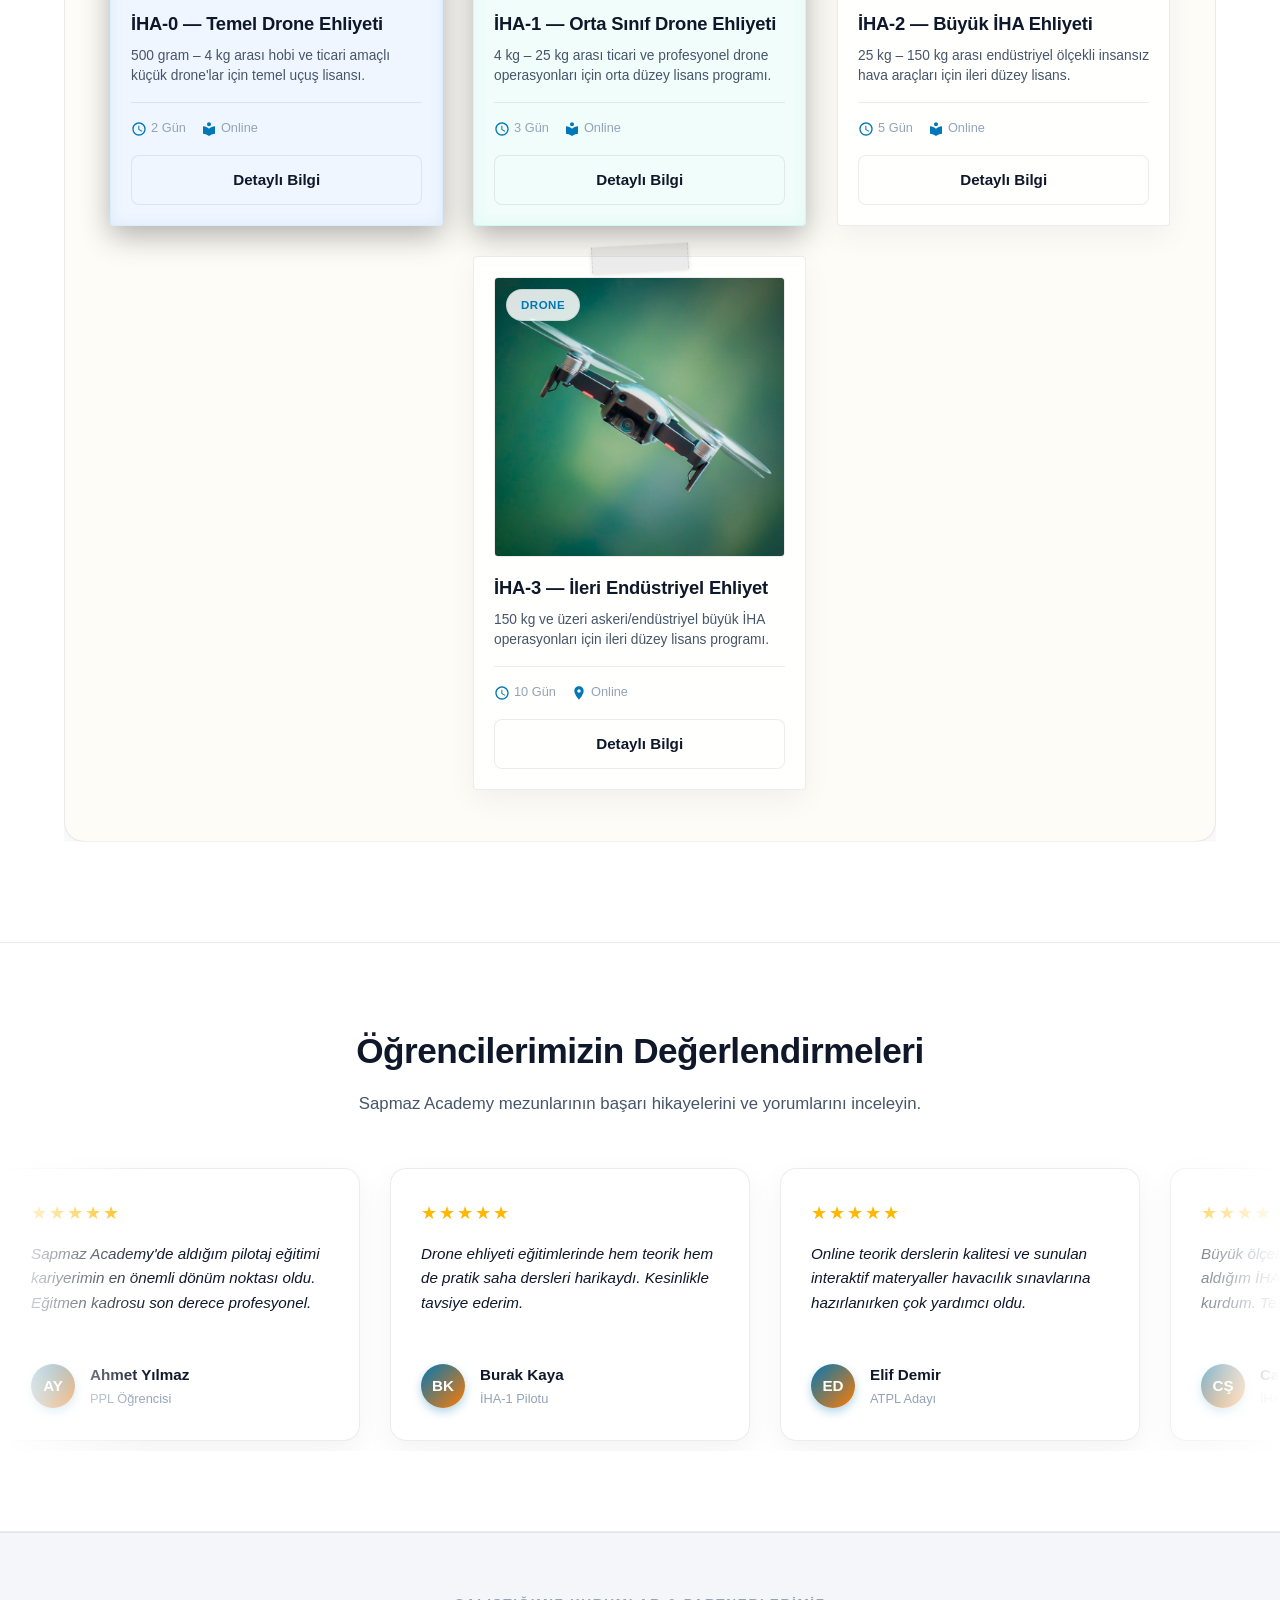
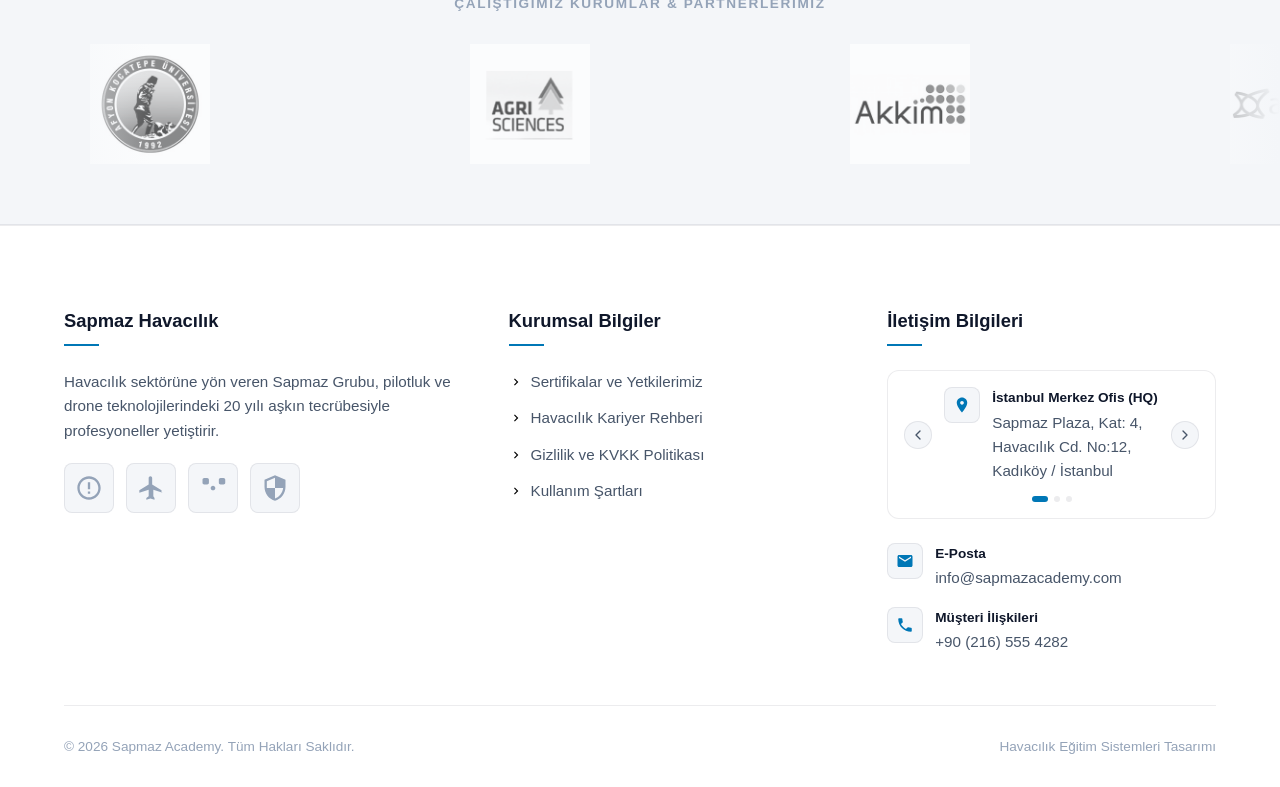
==== commit 5bddd488: "all but assrts" ====
--- a/index.html
+++ b/index.html
@@ -882,8 +882,8 @@
                         </svg>
                       </div>
                       <div class="contact-text">
-                        <div class="contact-text-title" data-i18n="footer_addr2_label">Ankara Şube</div>
-                        <div class="contact-text-body">Teknopark Ankara, Blok A, Kat: 2, İvedik / Ankara</div>
+                        <div class="contact-text-title" data-i18n="footer_addr2_label">SAPMAZ AKADEMİ ANKARA</div>
+                        <div class="contact-text-body">Mutlukent Mahallesi Dicle Caddesi No:59 Çankaya / Ankara</div>
                       </div>
                     </div>
                   </div>
